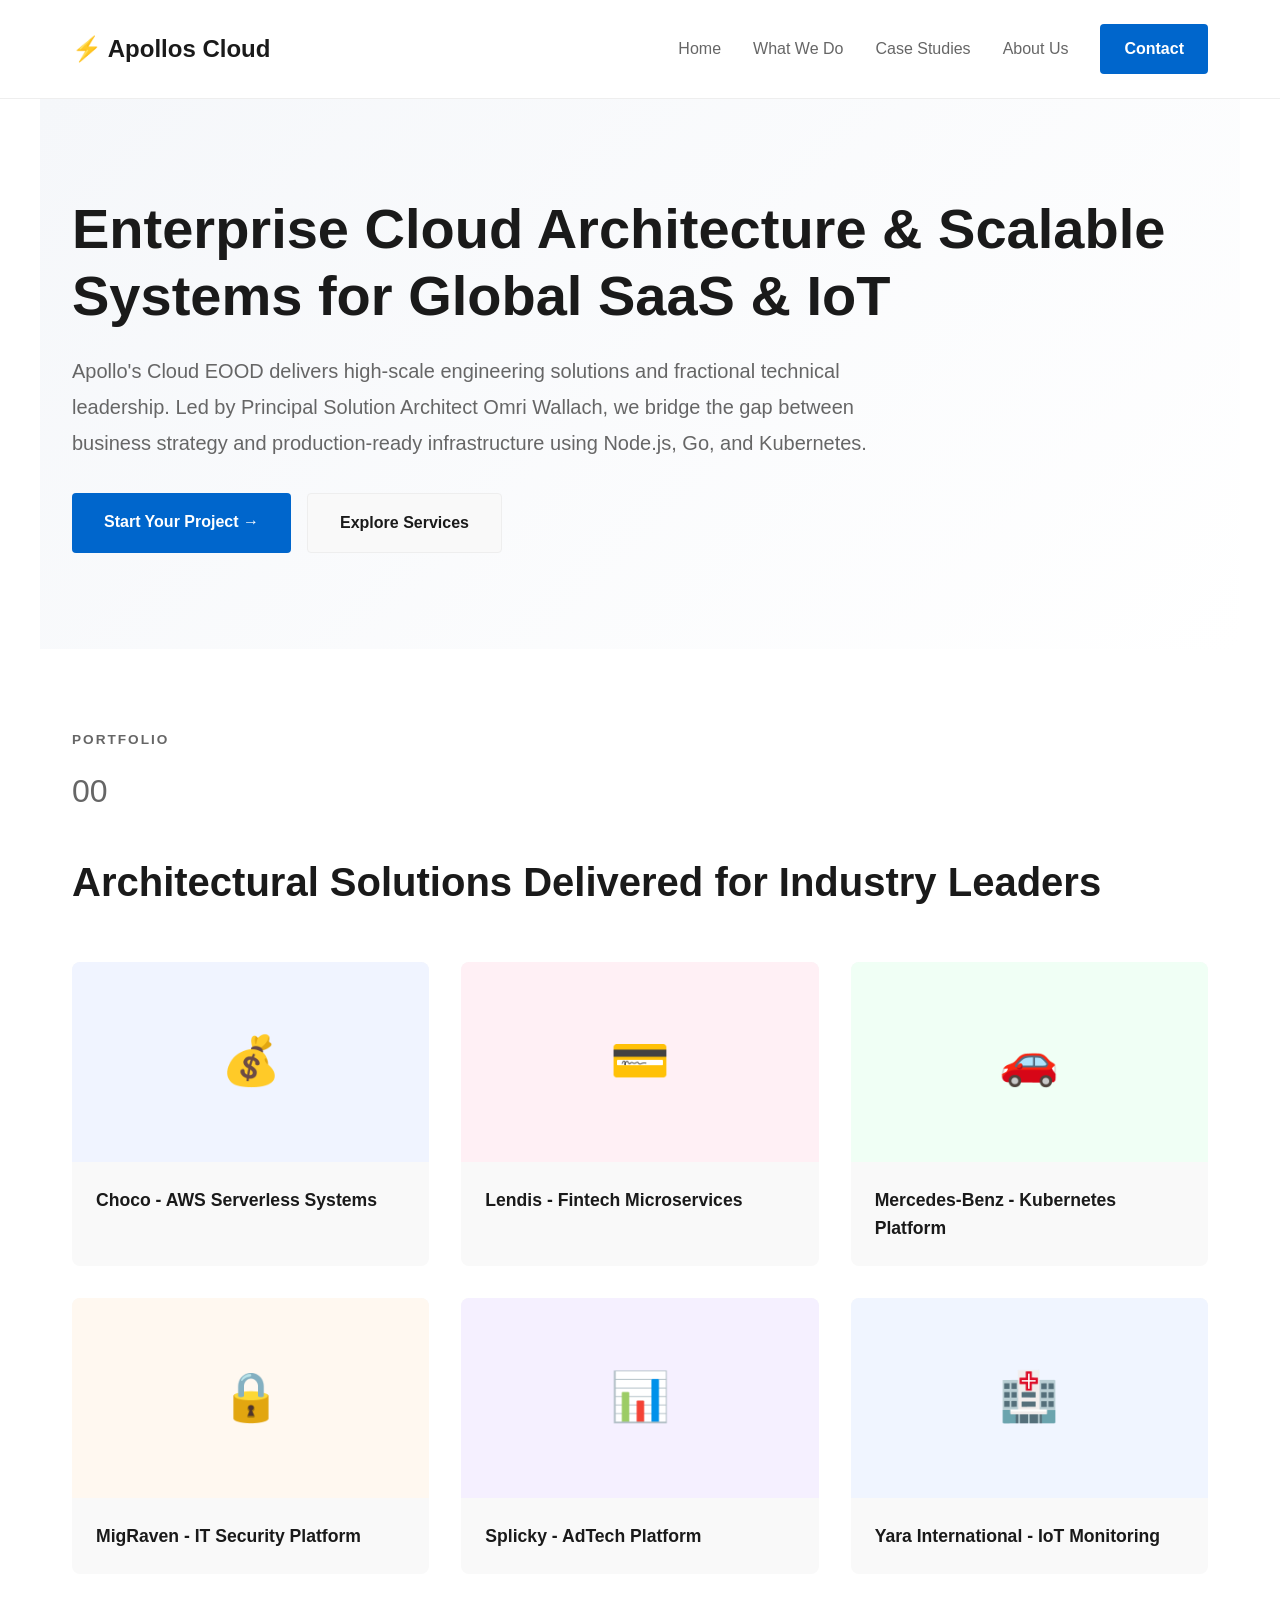
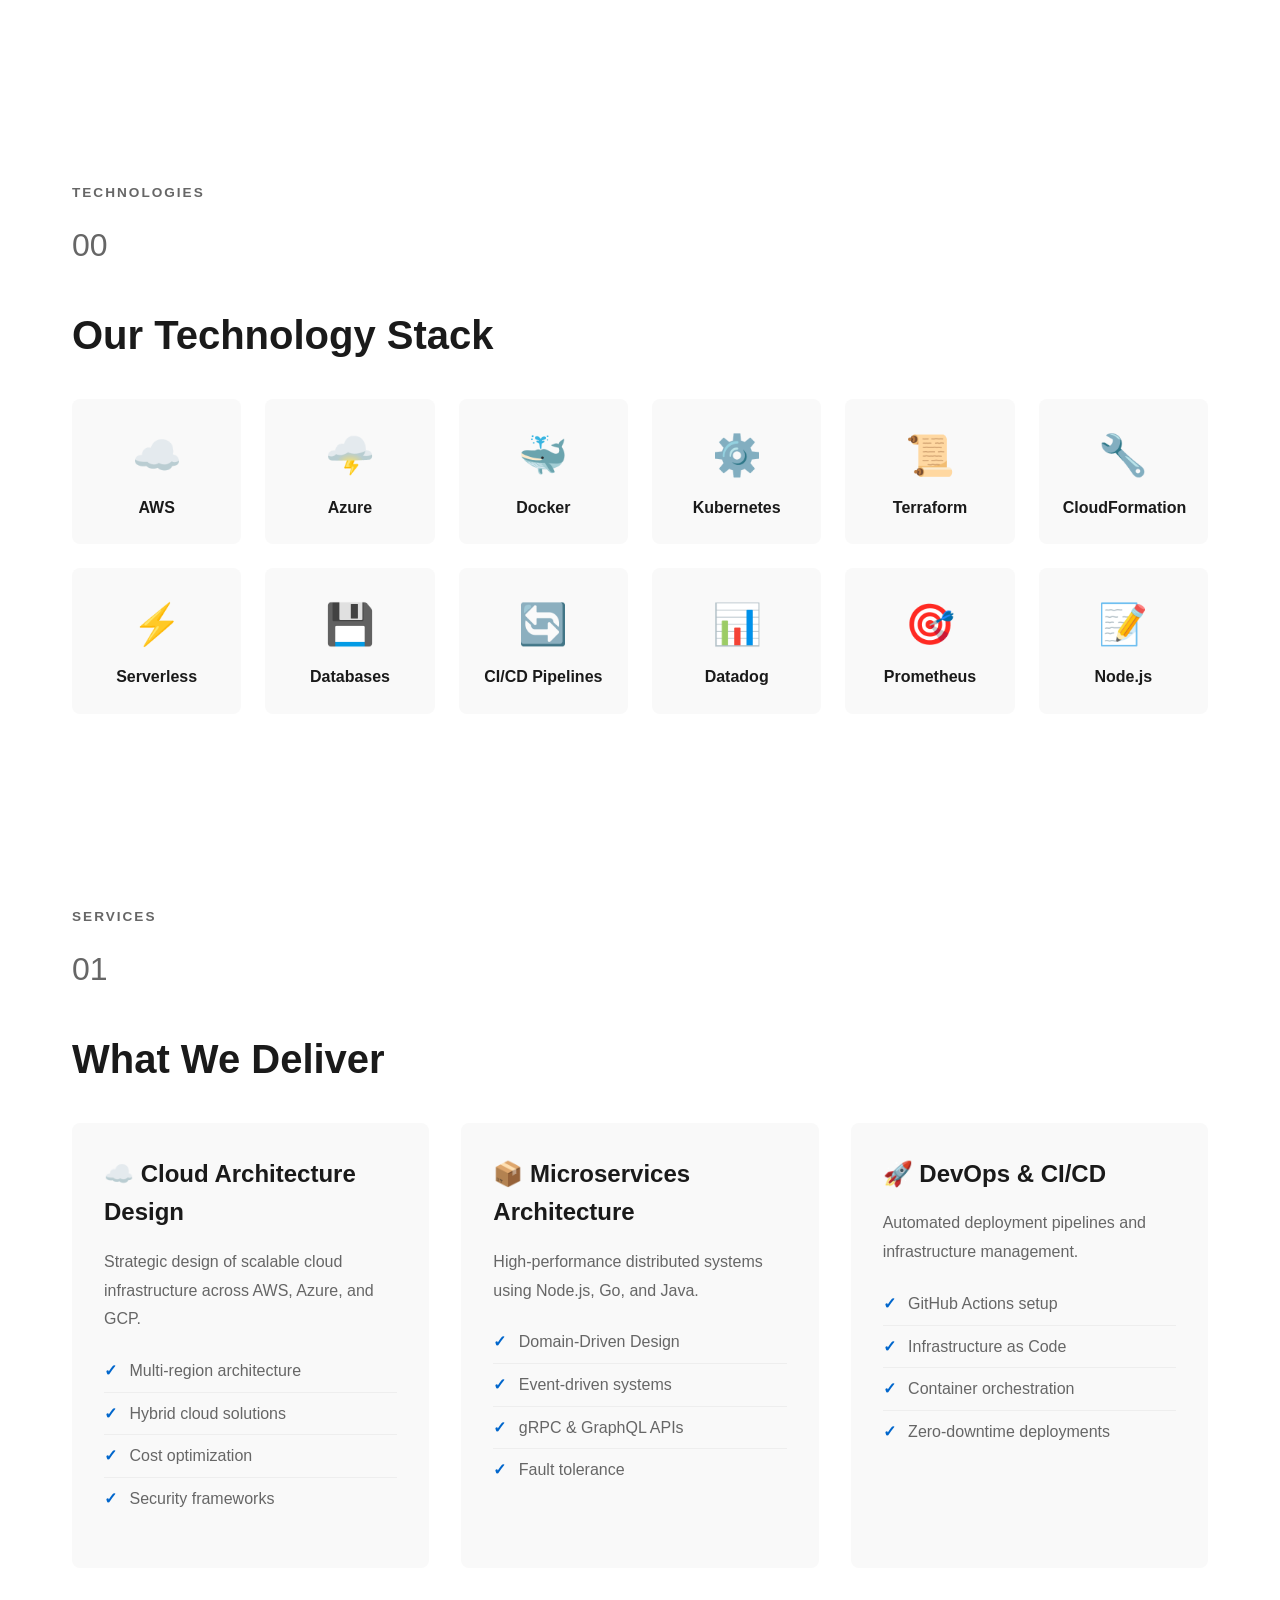
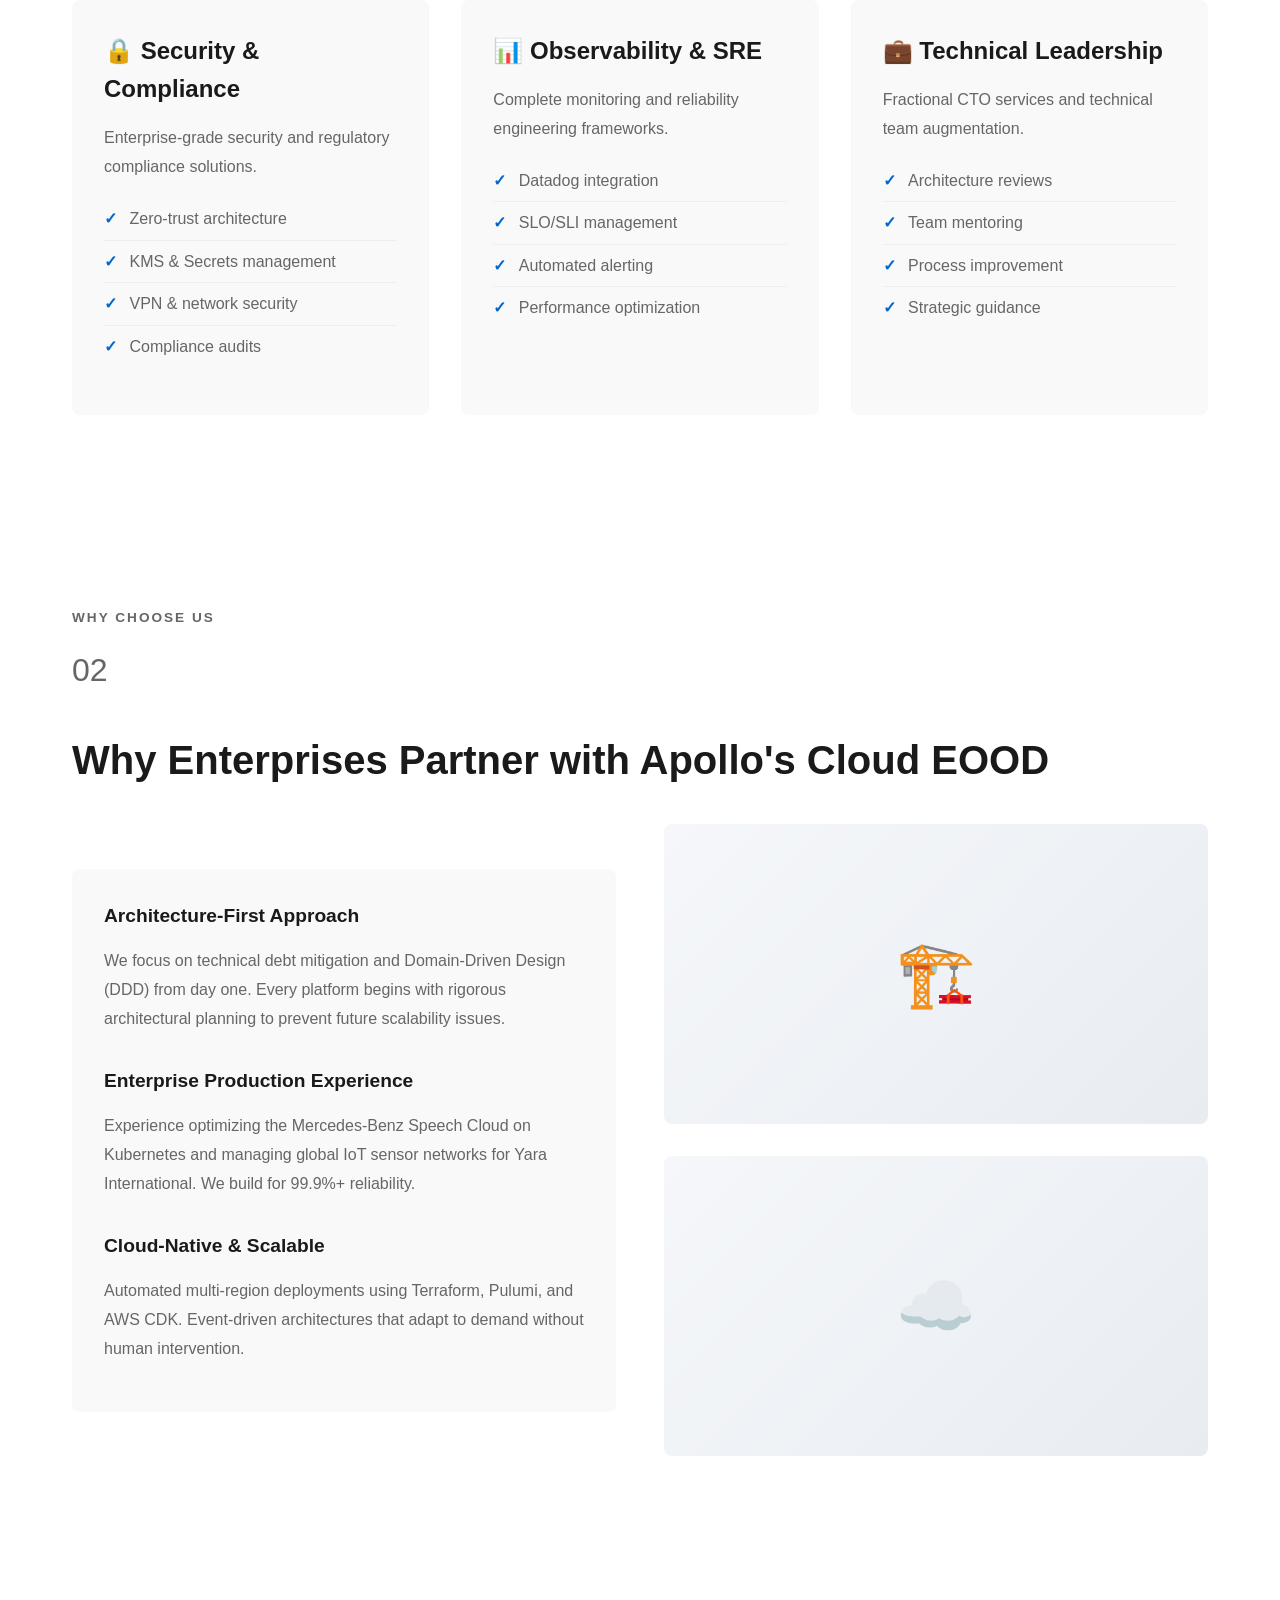
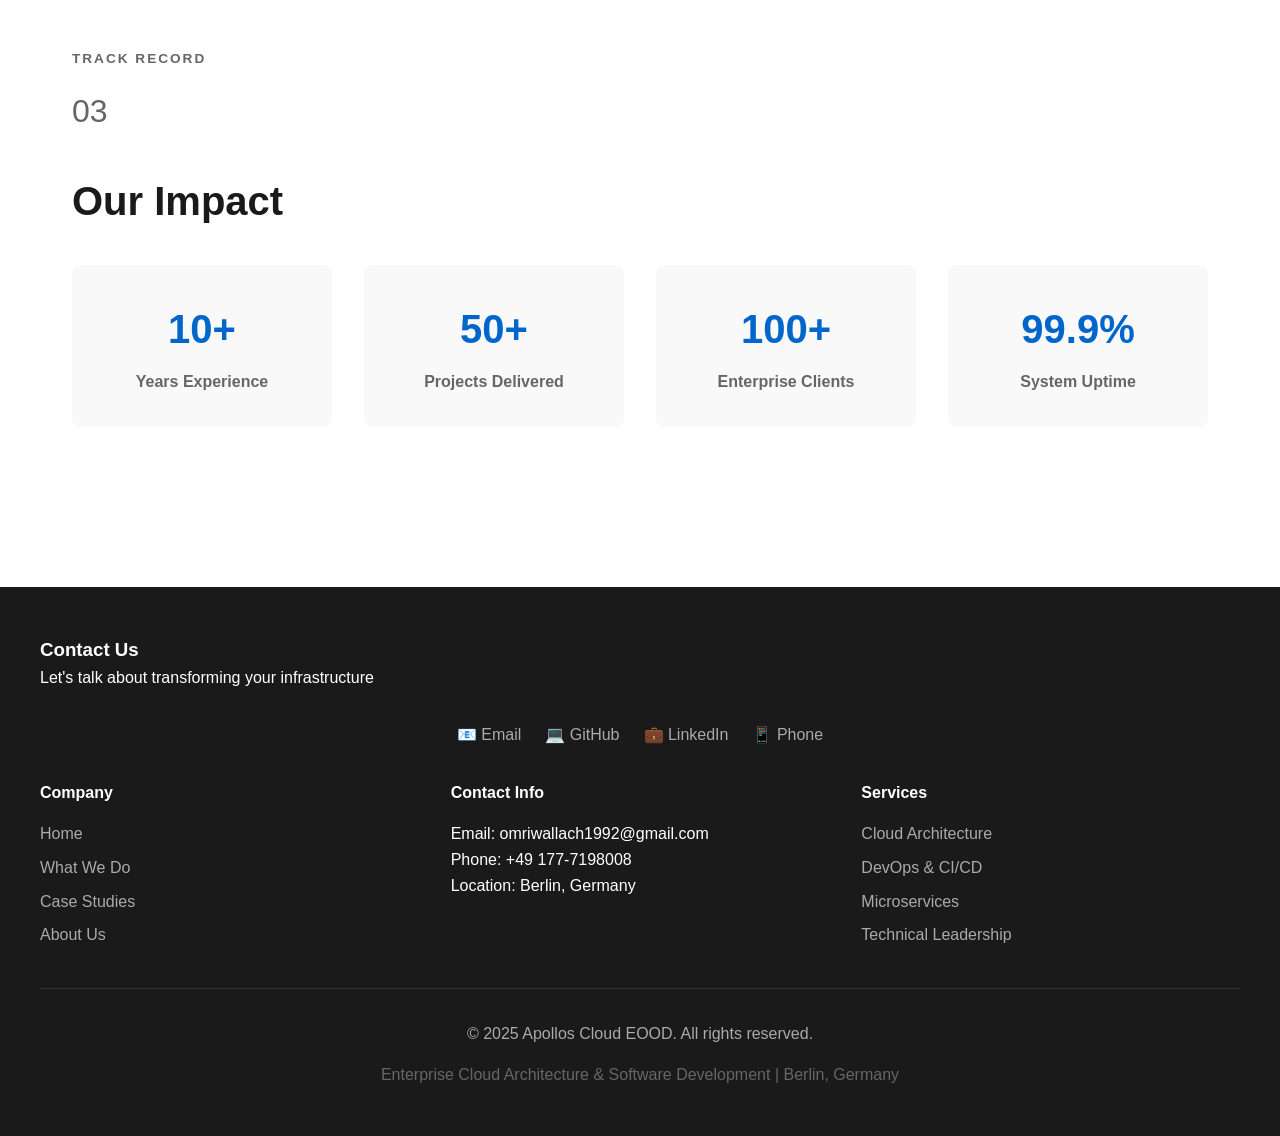
==== index.html @ bf4ade68 "feat: Add professional Apollos Cloud EOOD multi-page website - Part 1: HTML Pages - index.html: Home" ====
<!DOCTYPE html>
<html lang="en">
<head>
    <meta charset="UTF-8">
    <meta name="viewport" content="width=device-width, initial-scale=1.0">
    <meta name="description" content="Apollos Cloud EOOD - Enterprise Cloud Architecture & Scalable Systems for Global SaaS & IoT">
    <meta name="keywords" content="cloud architecture, AWS, Azure, Kubernetes, microservices, DevOps, software consultancy">
    <title>Apollos Cloud EOOD | Enterprise Cloud Solutions</title>
    <style>
        * { margin: 0; padding: 0; box-sizing: border-box; }
        :root {
            --primary-bg: #ffffff;
            --primary-text: #1a1a1a;
            --secondary-text: #666666;
            --accent-color: #0066cc;
            --border-color: #eeeeee;
            --light-bg: #f9f9f9;
        }
        html { scroll-behavior: smooth; }
        body { font-family: -apple-system, BlinkMacSystemFont, 'Segoe UI', 'Roboto', 'Oxygen', 'Ubuntu', 'Cantarell', sans-serif; color: var(--primary-text); background: var(--primary-bg); line-height: 1.6; }
        header { position: sticky; top: 0; background: var(--primary-bg); border-bottom: 1px solid var(--border-color); z-index: 1000; padding: 1.5rem 0; }
        .header-container { max-width: 1200px; margin: 0 auto; padding: 0 2rem; display: flex; justify-content: space-between; align-items: center; }
        .logo { font-size: 1.5rem; font-weight: 700; text-decoration: none; color: var(--primary-text); display: flex; align-items: center; gap: 0.5rem; }
        nav { display: flex; gap: 2rem; align-items: center; }
        nav a { color: var(--secondary-text); text-decoration: none; font-weight: 500; transition: color 0.3s ease; }
        nav a:hover { color: var(--accent-color); }
        .cta-button { background: var(--accent-color); color: white; padding: 0.75rem 1.5rem; border-radius: 4px; text-decoration: none; font-weight: 600; border: none; cursor: pointer; transition: background 0.3s ease; }
        .cta-button:hover { background: #0052a3; }
        .hero { padding: 6rem 2rem; background: linear-gradient(135deg, #f5f7fa 0%, #ffffff 100%); }
        .hero-container { max-width: 1200px; margin: 0 auto; }
        .hero h1 { font-size: 3.5rem; line-height: 1.2; margin-bottom: 1.5rem; color: var(--primary-text); }
        .hero p { font-size: 1.25rem; color: var(--secondary-text); max-width: 800px; margin-bottom: 2rem; line-height: 1.8; }
        .hero-buttons { display: flex; gap: 1rem; flex-wrap: wrap; }
        .btn { padding: 1rem 2rem; border-radius: 4px; font-weight: 600; text-decoration: none; cursor: pointer; border: none; transition: all 0.3s ease; font-size: 1rem; }
        .btn-primary { background: var(--accent-color); color: white; }
        .btn-primary:hover { background: #0052a3; }
        .btn-secondary { background: var(--light-bg); color: var(--primary-text); border: 1px solid var(--border-color); }
        .btn-secondary:hover { background: var(--border-color); }
        section { padding: 5rem 2rem; max-width: 1200px; margin: 0 auto; }
        .section-label { font-size: 0.85rem; color: var(--secondary-text); font-weight: 700; letter-spacing: 2px; text-transform: uppercase; margin-bottom: 1rem; display: block; }
        .section-number { display: block; font-size: 2rem; color: var(--secondary-text); font-weight: 300; margin-bottom: 2rem; }
        section h2 { font-size: 2.5rem; margin-bottom: 2rem; color: var(--primary-text); }
        section h3 { font-size: 1.5rem; margin-bottom: 1rem; color: var(--primary-text); }
        section p { color: var(--secondary-text); margin-bottom: 1rem; line-height: 1.8; }
        .portfolio-grid { display: grid; grid-template-columns: repeat(auto-fit, minmax(280px, 1fr)); gap: 2rem; margin: 3rem 0; }
        .portfolio-item { background: var(--light-bg); border-radius: 8px; overflow: hidden; transition: transform 0.3s ease; }
        .portfolio-item:hover { transform: translateY(-5px); }
        .portfolio-item img { width: 100%; height: 200px; object-fit: cover; display: block; }
        .portfolio-item h4 { padding: 1.5rem; font-size: 1.1rem; color: var(--primary-text); }
        .tech-grid { display: grid; grid-template-columns: repeat(auto-fit, minmax(150px, 1fr)); gap: 1.5rem; margin: 2rem 0; }
        .tech-item { background: var(--light-bg); padding: 1.5rem; border-radius: 8px; text-align: center; transition: background 0.3s ease; }
        .tech-item:hover { background: var(--border-color); }
        .tech-item-icon { font-size: 2.5rem; margin-bottom: 0.5rem; display: block; }
        .tech-item-name { font-weight: 600; color: var(--primary-text); }
        .services-grid { display: grid; grid-template-columns: repeat(auto-fit, minmax(300px, 1fr)); gap: 2rem; margin: 2rem 0; }
        .service-item { padding: 2rem; background: var(--light-bg); border-radius: 8px; transition: all 0.3s ease; }
        .service-item:hover { background: #f0f4ff; transform: translateY(-3px); }
        .service-item h3 { margin-top: 0; }
        .service-item p { margin-bottom: 0; }
        .service-list { list-style: none; padding: 1rem 0; }
        .service-list li { padding: 0.5rem 0; color: var(--secondary-text); border-bottom: 1px solid var(--border-color); }
        .service-list li:last-child { border-bottom: none; }
        .service-list li::before { content: "✓ "; color: var(--accent-color); font-weight: bold; margin-right: 0.5rem; }
        .why-us-grid { display: grid; grid-template-columns: 1fr 1fr; gap: 3rem; align-items: center; margin: 2rem 0; }
        .why-us-item { padding: 2rem; background: var(--light-bg); border-radius: 8px; }
        .why-us-item h4 { font-size: 1.2rem; margin-bottom: 1rem; color: var(--primary-text); }
        .why-us-image { background: linear-gradient(135deg, #f5f7fa 0%, #e8ecf1 100%); height: 300px; border-radius: 8px; display: flex; align-items: center; justify-content: center; font-size: 4rem; }
        .stats-grid { display: grid; grid-template-columns: repeat(auto-fit, minmax(200px, 1fr)); gap: 2rem; margin: 2rem 0; }
        .stat-card { text-align: center; padding: 2rem; background: var(--light-bg); border-radius: 8px; }
        .stat-number { font-size: 2.5rem; font-weight: 700; color: var(--accent-color); margin-bottom: 0.5rem; }
        .stat-label { color: var(--secondary-text); font-weight: 600; }
        footer { background: var(--primary-text); color: white; padding: 3rem 2rem; margin-top: 3rem; }
        .footer-container { max-width: 1200px; margin: 0 auto; }
        .footer-grid { display: grid; grid-template-columns: repeat(auto-fit, minmax(250px, 1fr)); gap: 2rem; margin-bottom: 2rem; }
        .footer-section h4 { margin-bottom: 1rem; }
        .footer-section a { display: block; color: #aaaaaa; text-decoration: none; margin-bottom: 0.5rem; transition: color 0.3s ease; }
        .footer-section a:hover { color: white; }
        .footer-bottom { border-top: 1px solid #333333; padding-top: 2rem; text-align: center; color: #aaaaaa; }
        .contact-links { display: flex; gap: 1.5rem; flex-wrap: wrap; justify-content: center; margin: 2rem 0; }
        .contact-link { color: #aaaaaa; text-decoration: none; transition: color 0.3s ease; }
        .contact-link:hover { color: white; }
        @media (max-width: 768px) { nav { display: none; } .hero h1 { font-size: 2rem; } .why-us-grid { grid-template-columns: 1fr; } .stats-grid { grid-template-columns: 1fr 1fr; } .portfolio-grid { grid-template-columns: 1fr; } .tech-grid { grid-template-columns: repeat(2, 1fr); } .hero-buttons { flex-direction: column; } .btn { width: 100%; text-align: center; } }
    </style>
</head>
<body>
    <header>
        <div class="header-container">
            <a href="index.html" class="logo">⚡ Apollos Cloud</a>
            <nav>
                <a href="index.html">Home</a>
                <a href="what-we-do.html">What We Do</a>
                <a href="case-studies.html">Case Studies</a>
                <a href="about-us.html">About Us</a>
                <a href="contact.html" class="cta-button">Contact</a>
            </nav>
        </div>
    </header>
    <section class="hero">
        <div class="hero-container">
            <h1>Enterprise Cloud Architecture & Scalable Systems for Global SaaS & IoT</h1>
            <p>Apollo's Cloud EOOD delivers high-scale engineering solutions and fractional technical leadership. Led by Principal Solution Architect Omri Wallach, we bridge the gap between business strategy and production-ready infrastructure using Node.js, Go, and Kubernetes.</p>
            <div class="hero-buttons">
                <a href="contact.html" class="btn btn-primary">Start Your Project →</a>
                <a href="what-we-do.html" class="btn btn-secondary">Explore Services</a>
            </div>
        </div>
    </section>
    <section>
        <span class="section-label">Portfolio</span>
        <span class="section-number">00</span>
        <h2>Architectural Solutions Delivered for Industry Leaders</h2>
        <div class="portfolio-grid">
            <div class="portfolio-item"><div style="background: #f0f4ff; height: 200px; display: flex; align-items: center; justify-content: center; font-size: 3rem;">💰</div><h4>Choco - AWS Serverless Systems</h4></div>
            <div class="portfolio-item"><div style="background: #fff0f5; height: 200px; display: flex; align-items: center; justify-content: center; font-size: 3rem;">💳</div><h4>Lendis - Fintech Microservices</h4></div>
            <div class="portfolio-item"><div style="background: #f0fff5; height: 200px; display: flex; align-items: center; justify-content: center; font-size: 3rem;">🚗</div><h4>Mercedes-Benz - Kubernetes Platform</h4></div>
            <div class="portfolio-item"><div style="background: #fff8f0; height: 200px; display: flex; align-items: center; justify-content: center; font-size: 3rem;">🔒</div><h4>MigRaven - IT Security Platform</h4></div>
            <div class="portfolio-item"><div style="background: #f5f0ff; height: 200px; display: flex; align-items: center; justify-content: center; font-size: 3rem;">📊</div><h4>Splicky - AdTech Platform</h4></div>
            <div class="portfolio-item"><div style="background: #f0f5ff; height: 200px; display: flex; align-items: center; justify-content: center; font-size: 3rem;">🏥</div><h4>Yara International - IoT Monitoring</h4></div>
        </div>
    </section>
    <section>
        <span class="section-label">Technologies</span>
        <span class="section-number">00</span>
        <h2>Our Technology Stack</h2>
        <div class="tech-grid">
            <div class="tech-item"><span class="tech-item-icon">☁️</span><span class="tech-item-name">AWS</span></div>
            <div class="tech-item"><span class="tech-item-icon">🌩️</span><span class="tech-item-name">Azure</span></div>
            <div class="tech-item"><span class="tech-item-icon">🐳</span><span class="tech-item-name">Docker</span></div>
            <div class="tech-item"><span class="tech-item-icon">⚙️</span><span class="tech-item-name">Kubernetes</span></div>
            <div class="tech-item"><span class="tech-item-icon">📜</span><span class="tech-item-name">Terraform</span></div>
            <div class="tech-item"><span class="tech-item-icon">🔧</span><span class="tech-item-name">CloudFormation</span></div>
            <div class="tech-item"><span class="tech-item-icon">⚡</span><span class="tech-item-name">Serverless</span></div>
            <div class="tech-item"><span class="tech-item-icon">💾</span><span class="tech-item-name">Databases</span></div>
            <div class="tech-item"><span class="tech-item-icon">🔄</span><span class="tech-item-name">CI/CD Pipelines</span></div>
            <div class="tech-item"><span class="tech-item-icon">📊</span><span class="tech-item-name">Datadog</span></div>
            <div class="tech-item"><span class="tech-item-icon">🎯</span><span class="tech-item-name">Prometheus</span></div>
            <div class="tech-item"><span class="tech-item-icon">📝</span><span class="tech-item-name">Node.js</span></div>
        </div>
    </section>
    <section>
        <span class="section-label">Services</span>
        <span class="section-number">01</span>
        <h2>What We Deliver</h2>
        <div class="services-grid">
            <div class="service-item"><h3>☁️ Cloud Architecture Design</h3><p>Strategic design of scalable cloud infrastructure across AWS, Azure, and GCP.</p><ul class="service-list"><li>Multi-region architecture</li><li>Hybrid cloud solutions</li><li>Cost optimization</li><li>Security frameworks</li></ul></div>
            <div class="service-item"><h3>📦 Microservices Architecture</h3><p>High-performance distributed systems using Node.js, Go, and Java.</p><ul class="service-list"><li>Domain-Driven Design</li><li>Event-driven systems</li><li>gRPC & GraphQL APIs</li><li>Fault tolerance</li></ul></div>
            <div class="service-item"><h3>🚀 DevOps & CI/CD</h3><p>Automated deployment pipelines and infrastructure management.</p><ul class="service-list"><li>GitHub Actions setup</li><li>Infrastructure as Code</li><li>Container orchestration</li><li>Zero-downtime deployments</li></ul></div>
            <div class="service-item"><h3>🔒 Security & Compliance</h3><p>Enterprise-grade security and regulatory compliance solutions.</p><ul class="service-list"><li>Zero-trust architecture</li><li>KMS & Secrets management</li><li>VPN & network security</li><li>Compliance audits</li></ul></div>
            <div class="service-item"><h3>📊 Observability & SRE</h3><p>Complete monitoring and reliability engineering frameworks.</p><ul class="service-list"><li>Datadog integration</li><li>SLO/SLI management</li><li>Automated alerting</li><li>Performance optimization</li></ul></div>
            <div class="service-item"><h3>💼 Technical Leadership</h3><p>Fractional CTO services and technical team augmentation.</p><ul class="service-list"><li>Architecture reviews</li><li>Team mentoring</li><li>Process improvement</li><li>Strategic guidance</li></ul></div>
        </div>
    </section>
    <section>
        <span class="section-label">Why Choose Us</span>
        <span class="section-number">02</span>
        <h2>Why Enterprises Partner with Apollo's Cloud EOOD</h2>
        <div class="why-us-grid">
            <div class="why-us-item"><h4>Architecture-First Approach</h4><p>We focus on technical debt mitigation and Domain-Driven Design (DDD) from day one. Every platform begins with rigorous architectural planning to prevent future scalability issues.</p><h4 style="margin-top: 2rem;">Enterprise Production Experience</h4><p>Experience optimizing the Mercedes-Benz Speech Cloud on Kubernetes and managing global IoT sensor networks for Yara International. We build for 99.9%+ reliability.</p><h4 style="margin-top: 2rem;">Cloud-Native & Scalable</h4><p>Automated multi-region deployments using Terraform, Pulumi, and AWS CDK. Event-driven architectures that adapt to demand without human intervention.</p></div>
            <div style="display: flex; flex-direction: column; gap: 2rem;"><div class="why-us-image">🏗️</div><div class="why-us-image">☁️</div></div>
        </div>
    </section>
    <section>
        <span class="section-label">Track Record</span>
        <span class="section-number">03</span>
        <h2>Our Impact</h2>
        <div class="stats-grid">
            <div class="stat-card"><div class="stat-number">10+</div><div class="stat-label">Years Experience</div></div>
            <div class="stat-card"><div class="stat-number">50+</div><div class="stat-label">Projects Delivered</div></div>
            <div class="stat-card"><div class="stat-number">100+</div><div class="stat-label">Enterprise Clients</div></div>
            <div class="stat-card"><div class="stat-number">99.9%</div><div class="stat-label">System Uptime</div></div>
        </div>
    </section>
    <footer>
        <div class="footer-container">
            <h3>Contact Us</h3>
            <p style="margin-bottom: 2rem;">Let's talk about transforming your infrastructure</p>
            <div class="contact-links"><a href="mailto:omriwallach1992@gmail.com" class="contact-link">📧 Email</a><a href="https://github.com/omriwa" target="_blank" class="contact-link">💻 GitHub</a><a href="https://linkedin.com/in/omri-wallach-19989a113" target="_blank" class="contact-link">💼 LinkedIn</a><a href="tel:+4901771198008" class="contact-link">📱 Phone</a></div>
            <div class="footer-grid">
                <div class="footer-section"><h4>Company</h4><a href="index.html">Home</a><a href="what-we-do.html">What We Do</a><a href="case-studies.html">Case Studies</a><a href="about-us.html">About Us</a></div>
                <div class="footer-section"><h4>Contact Info</h4><p>Email: omriwallach1992@gmail.com</p><p>Phone: +49 177-7198008</p><p>Location: Berlin, Germany</p></div>
                <div class="footer-section"><h4>Services</h4><a href="what-we-do.html">Cloud Architecture</a><a href="what-we-do.html">DevOps & CI/CD</a><a href="what-we-do.html">Microservices</a><a href="what-we-do.html">Technical Leadership</a></div>
            </div>
            <div class="footer-bottom"><p>&copy; 2025 Apollos Cloud EOOD. All rights reserved.</p><p style="margin-top: 1rem; color: #666666;">Enterprise Cloud Architecture & Software Development | Berlin, Germany</p></div>
        </div>
    </footer>
    <script>
        document.querySelectorAll('a[href^="#"]').forEach(anchor => {
            anchor.addEventListener('click', function (e) {
                e.preventDefault();
                const target = document.querySelector(this.getAttribute('href'));
                if (target) {
                    target.scrollIntoView({ behavior: 'smooth' });
                }
            });
        });
    </script>
</body>
</html>
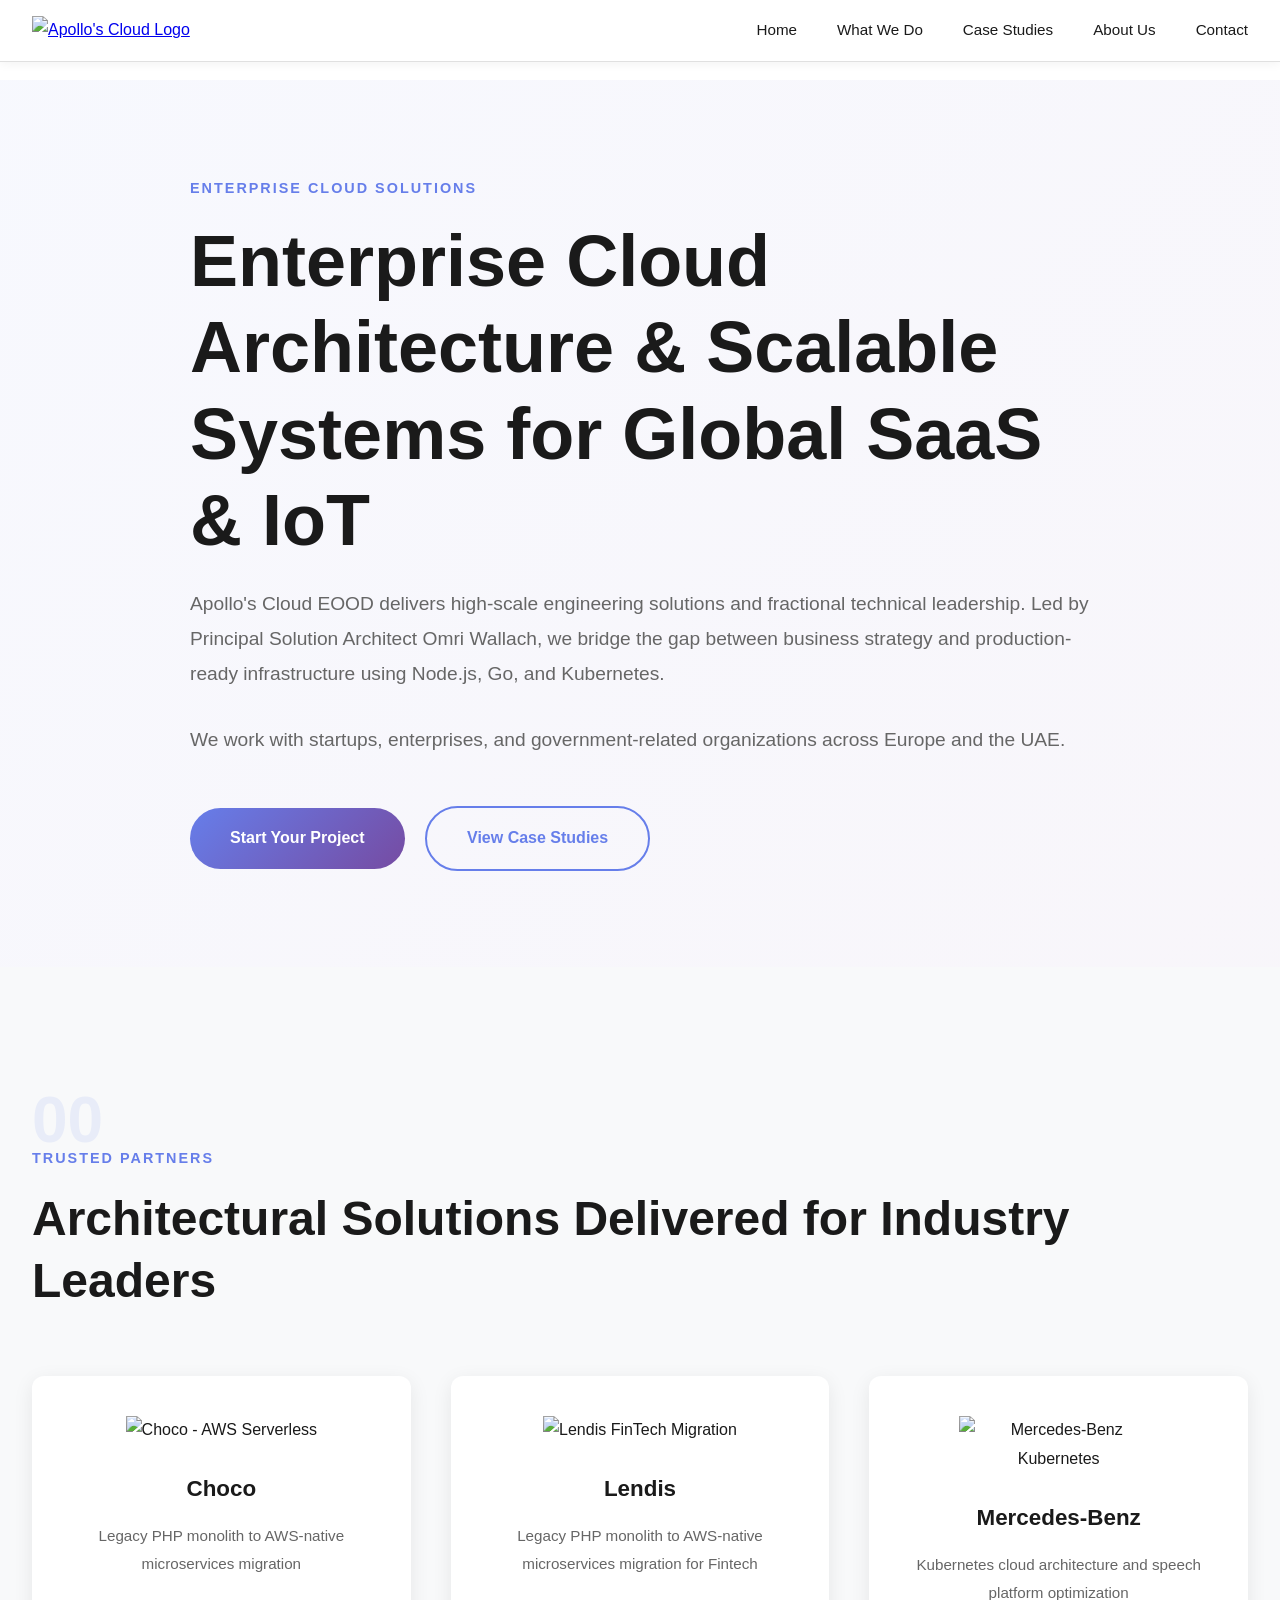
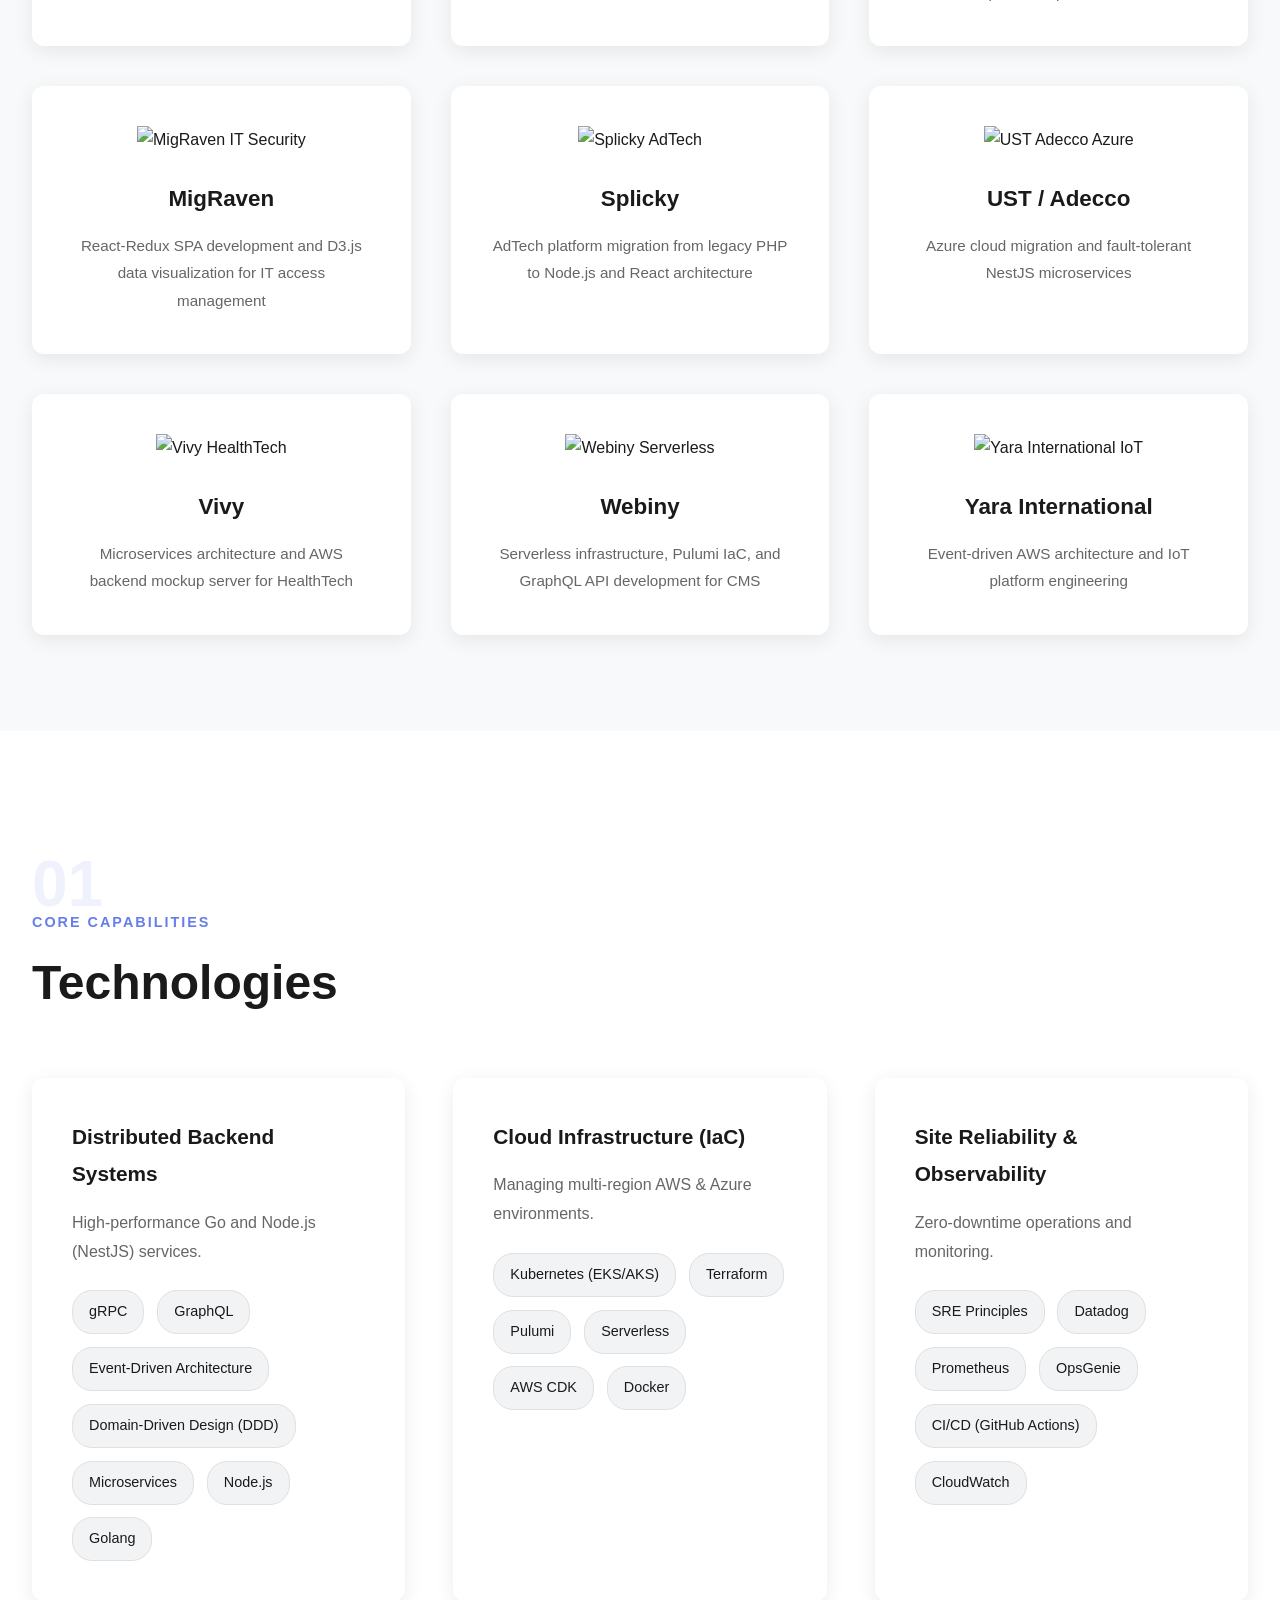
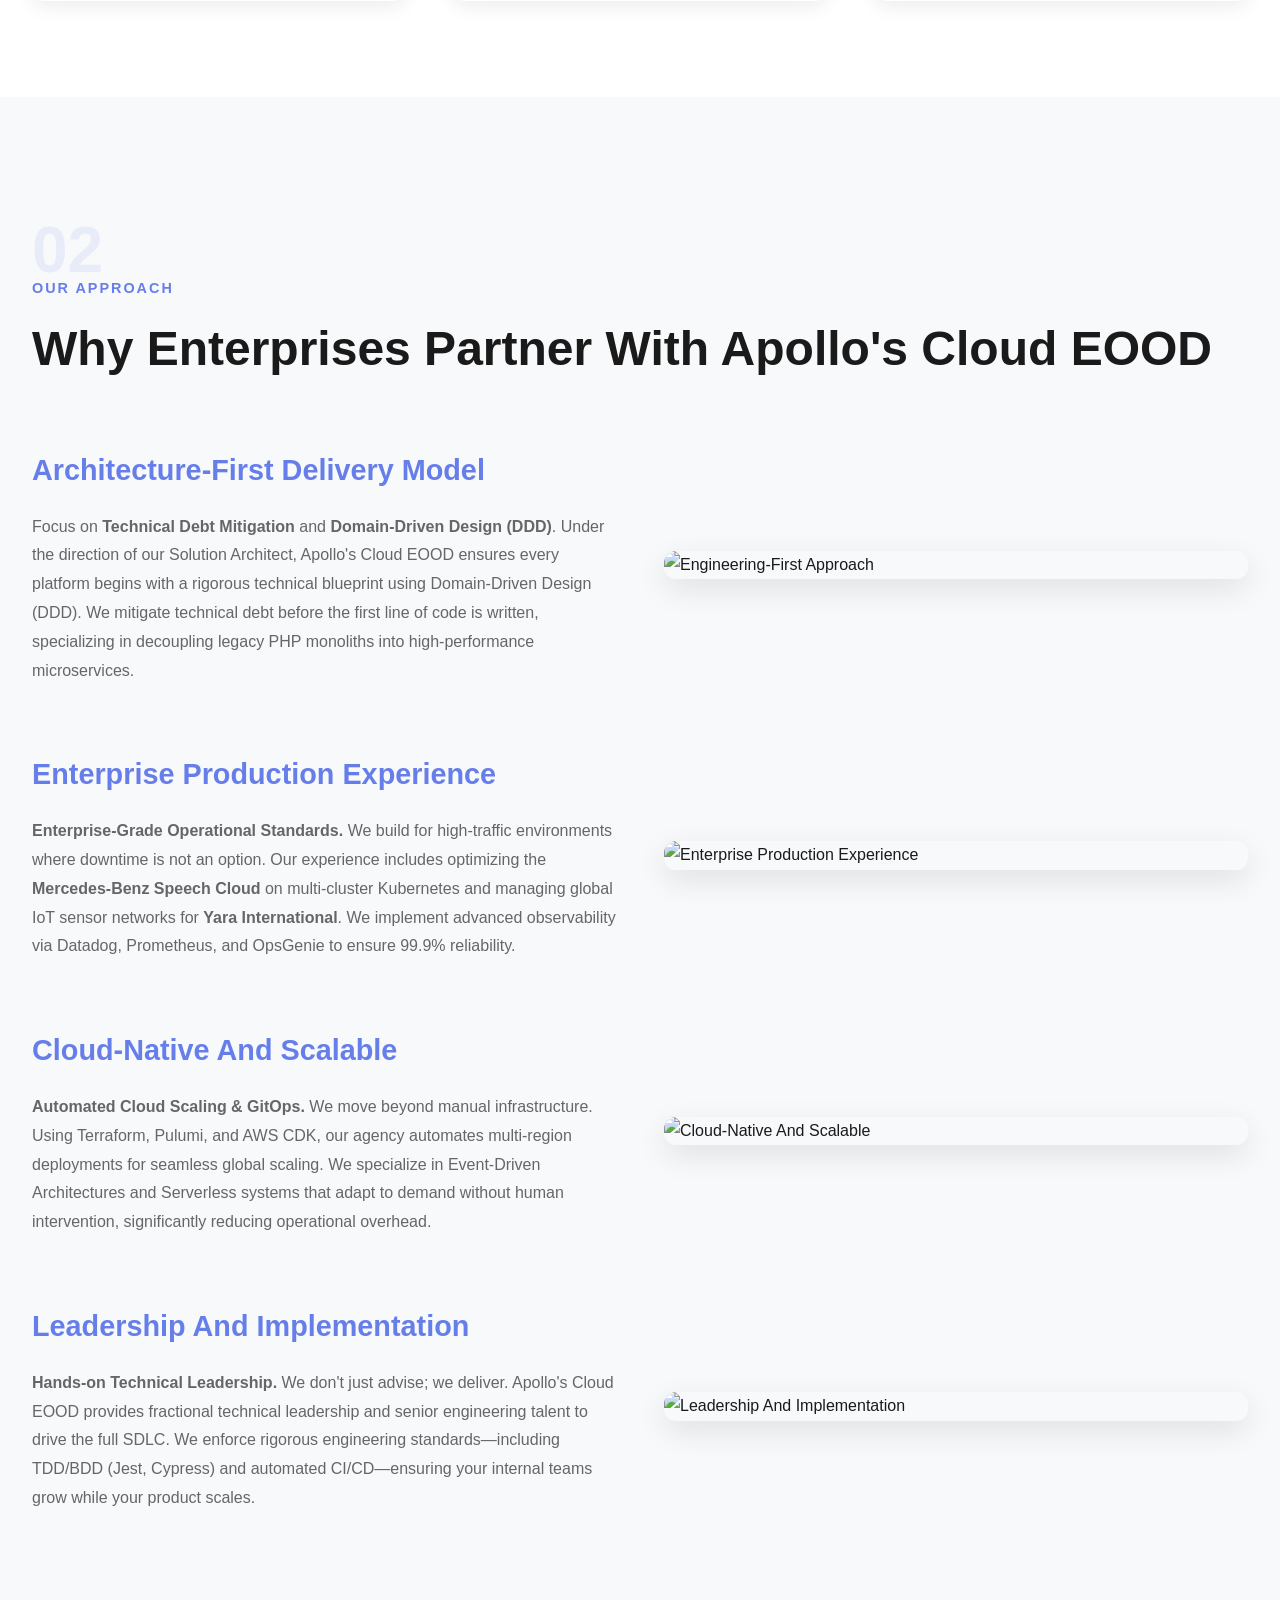
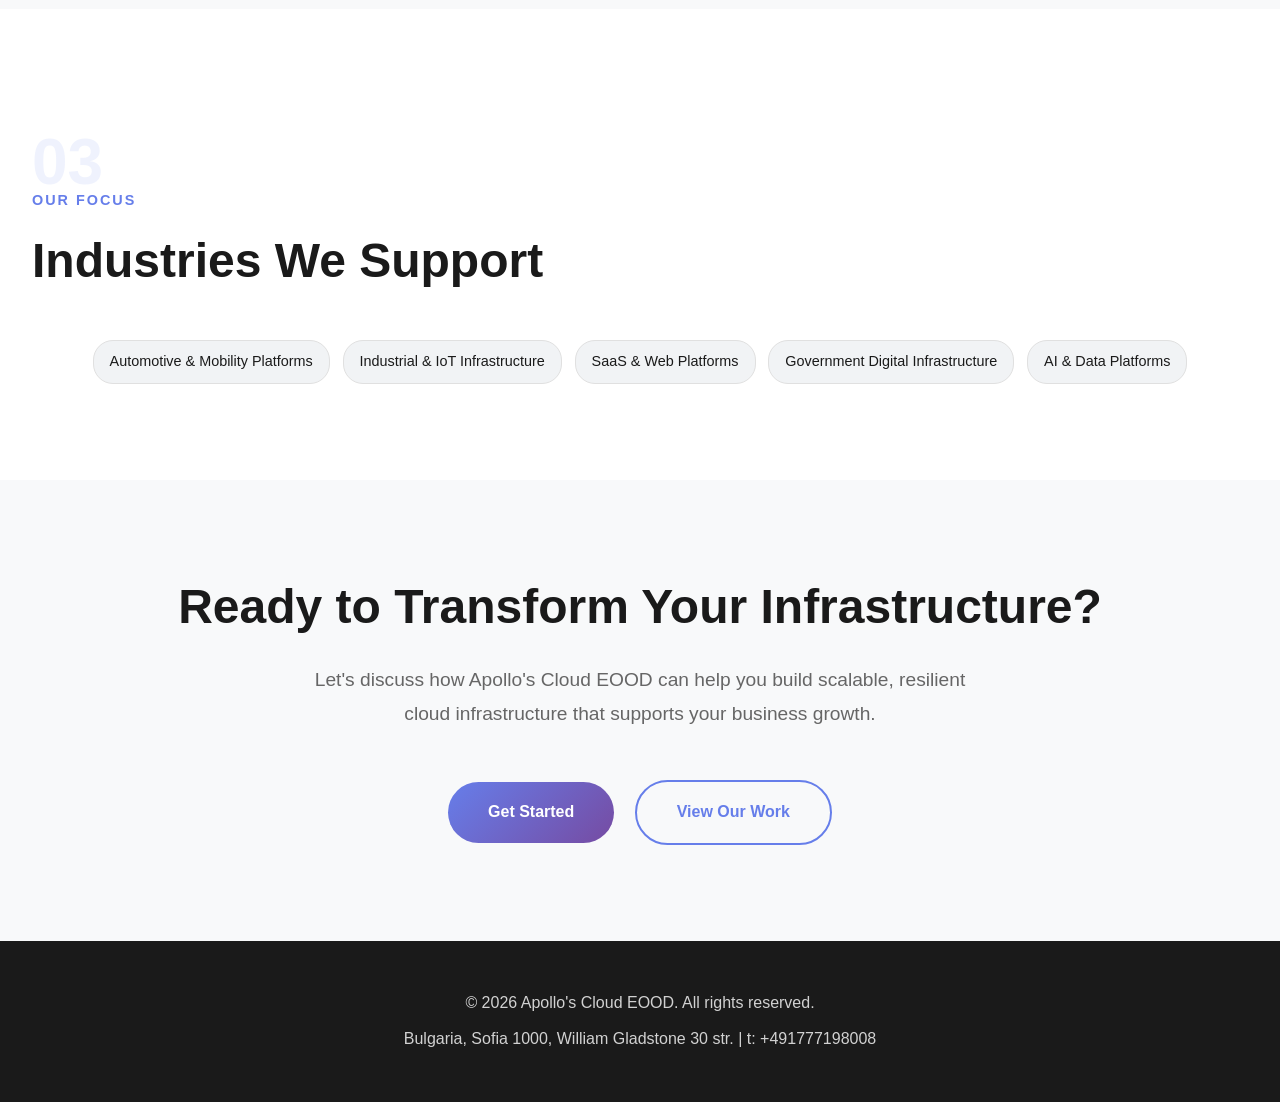
==== commit 9ab61f4c: "Add index.html homepage" ====
--- a/index.html
+++ b/index.html
@@ -3,196 +3,287 @@
 <head>
     <meta charset="UTF-8">
     <meta name="viewport" content="width=device-width, initial-scale=1.0">
-    <meta name="description" content="Apollos Cloud EOOD - Enterprise Cloud Architecture & Scalable Systems for Global SaaS & IoT">
-    <meta name="keywords" content="cloud architecture, AWS, Azure, Kubernetes, microservices, DevOps, software consultancy">
-    <title>Apollos Cloud EOOD | Enterprise Cloud Solutions</title>
-    <style>
-        * { margin: 0; padding: 0; box-sizing: border-box; }
-        :root {
-            --primary-bg: #ffffff;
-            --primary-text: #1a1a1a;
-            --secondary-text: #666666;
-            --accent-color: #0066cc;
-            --border-color: #eeeeee;
-            --light-bg: #f9f9f9;
-        }
-        html { scroll-behavior: smooth; }
-        body { font-family: -apple-system, BlinkMacSystemFont, 'Segoe UI', 'Roboto', 'Oxygen', 'Ubuntu', 'Cantarell', sans-serif; color: var(--primary-text); background: var(--primary-bg); line-height: 1.6; }
-        header { position: sticky; top: 0; background: var(--primary-bg); border-bottom: 1px solid var(--border-color); z-index: 1000; padding: 1.5rem 0; }
-        .header-container { max-width: 1200px; margin: 0 auto; padding: 0 2rem; display: flex; justify-content: space-between; align-items: center; }
-        .logo { font-size: 1.5rem; font-weight: 700; text-decoration: none; color: var(--primary-text); display: flex; align-items: center; gap: 0.5rem; }
-        nav { display: flex; gap: 2rem; align-items: center; }
-        nav a { color: var(--secondary-text); text-decoration: none; font-weight: 500; transition: color 0.3s ease; }
-        nav a:hover { color: var(--accent-color); }
-        .cta-button { background: var(--accent-color); color: white; padding: 0.75rem 1.5rem; border-radius: 4px; text-decoration: none; font-weight: 600; border: none; cursor: pointer; transition: background 0.3s ease; }
-        .cta-button:hover { background: #0052a3; }
-        .hero { padding: 6rem 2rem; background: linear-gradient(135deg, #f5f7fa 0%, #ffffff 100%); }
-        .hero-container { max-width: 1200px; margin: 0 auto; }
-        .hero h1 { font-size: 3.5rem; line-height: 1.2; margin-bottom: 1.5rem; color: var(--primary-text); }
-        .hero p { font-size: 1.25rem; color: var(--secondary-text); max-width: 800px; margin-bottom: 2rem; line-height: 1.8; }
-        .hero-buttons { display: flex; gap: 1rem; flex-wrap: wrap; }
-        .btn { padding: 1rem 2rem; border-radius: 4px; font-weight: 600; text-decoration: none; cursor: pointer; border: none; transition: all 0.3s ease; font-size: 1rem; }
-        .btn-primary { background: var(--accent-color); color: white; }
-        .btn-primary:hover { background: #0052a3; }
-        .btn-secondary { background: var(--light-bg); color: var(--primary-text); border: 1px solid var(--border-color); }
-        .btn-secondary:hover { background: var(--border-color); }
-        section { padding: 5rem 2rem; max-width: 1200px; margin: 0 auto; }
-        .section-label { font-size: 0.85rem; color: var(--secondary-text); font-weight: 700; letter-spacing: 2px; text-transform: uppercase; margin-bottom: 1rem; display: block; }
-        .section-number { display: block; font-size: 2rem; color: var(--secondary-text); font-weight: 300; margin-bottom: 2rem; }
-        section h2 { font-size: 2.5rem; margin-bottom: 2rem; color: var(--primary-text); }
-        section h3 { font-size: 1.5rem; margin-bottom: 1rem; color: var(--primary-text); }
-        section p { color: var(--secondary-text); margin-bottom: 1rem; line-height: 1.8; }
-        .portfolio-grid { display: grid; grid-template-columns: repeat(auto-fit, minmax(280px, 1fr)); gap: 2rem; margin: 3rem 0; }
-        .portfolio-item { background: var(--light-bg); border-radius: 8px; overflow: hidden; transition: transform 0.3s ease; }
-        .portfolio-item:hover { transform: translateY(-5px); }
-        .portfolio-item img { width: 100%; height: 200px; object-fit: cover; display: block; }
-        .portfolio-item h4 { padding: 1.5rem; font-size: 1.1rem; color: var(--primary-text); }
-        .tech-grid { display: grid; grid-template-columns: repeat(auto-fit, minmax(150px, 1fr)); gap: 1.5rem; margin: 2rem 0; }
-        .tech-item { background: var(--light-bg); padding: 1.5rem; border-radius: 8px; text-align: center; transition: background 0.3s ease; }
-        .tech-item:hover { background: var(--border-color); }
-        .tech-item-icon { font-size: 2.5rem; margin-bottom: 0.5rem; display: block; }
-        .tech-item-name { font-weight: 600; color: var(--primary-text); }
-        .services-grid { display: grid; grid-template-columns: repeat(auto-fit, minmax(300px, 1fr)); gap: 2rem; margin: 2rem 0; }
-        .service-item { padding: 2rem; background: var(--light-bg); border-radius: 8px; transition: all 0.3s ease; }
-        .service-item:hover { background: #f0f4ff; transform: translateY(-3px); }
-        .service-item h3 { margin-top: 0; }
-        .service-item p { margin-bottom: 0; }
-        .service-list { list-style: none; padding: 1rem 0; }
-        .service-list li { padding: 0.5rem 0; color: var(--secondary-text); border-bottom: 1px solid var(--border-color); }
-        .service-list li:last-child { border-bottom: none; }
-        .service-list li::before { content: "✓ "; color: var(--accent-color); font-weight: bold; margin-right: 0.5rem; }
-        .why-us-grid { display: grid; grid-template-columns: 1fr 1fr; gap: 3rem; align-items: center; margin: 2rem 0; }
-        .why-us-item { padding: 2rem; background: var(--light-bg); border-radius: 8px; }
-        .why-us-item h4 { font-size: 1.2rem; margin-bottom: 1rem; color: var(--primary-text); }
-        .why-us-image { background: linear-gradient(135deg, #f5f7fa 0%, #e8ecf1 100%); height: 300px; border-radius: 8px; display: flex; align-items: center; justify-content: center; font-size: 4rem; }
-        .stats-grid { display: grid; grid-template-columns: repeat(auto-fit, minmax(200px, 1fr)); gap: 2rem; margin: 2rem 0; }
-        .stat-card { text-align: center; padding: 2rem; background: var(--light-bg); border-radius: 8px; }
-        .stat-number { font-size: 2.5rem; font-weight: 700; color: var(--accent-color); margin-bottom: 0.5rem; }
-        .stat-label { color: var(--secondary-text); font-weight: 600; }
-        footer { background: var(--primary-text); color: white; padding: 3rem 2rem; margin-top: 3rem; }
-        .footer-container { max-width: 1200px; margin: 0 auto; }
-        .footer-grid { display: grid; grid-template-columns: repeat(auto-fit, minmax(250px, 1fr)); gap: 2rem; margin-bottom: 2rem; }
-        .footer-section h4 { margin-bottom: 1rem; }
-        .footer-section a { display: block; color: #aaaaaa; text-decoration: none; margin-bottom: 0.5rem; transition: color 0.3s ease; }
-        .footer-section a:hover { color: white; }
-        .footer-bottom { border-top: 1px solid #333333; padding-top: 2rem; text-align: center; color: #aaaaaa; }
-        .contact-links { display: flex; gap: 1.5rem; flex-wrap: wrap; justify-content: center; margin: 2rem 0; }
-        .contact-link { color: #aaaaaa; text-decoration: none; transition: color 0.3s ease; }
-        .contact-link:hover { color: white; }
-        @media (max-width: 768px) { nav { display: none; } .hero h1 { font-size: 2rem; } .why-us-grid { grid-template-columns: 1fr; } .stats-grid { grid-template-columns: 1fr 1fr; } .portfolio-grid { grid-template-columns: 1fr; } .tech-grid { grid-template-columns: repeat(2, 1fr); } .hero-buttons { flex-direction: column; } .btn { width: 100%; text-align: center; } }
-    </style>
+    <meta name="description" content="Apollo's Cloud EOOD - Enterprise Cloud Architecture & Scalable Systems for Global SaaS & IoT. Expert solutions in AWS, Azure, Kubernetes, and microservices architecture.">
+    <meta name="keywords" content="cloud architecture, AWS, Azure, Kubernetes, microservices, DevOps, Node.js, Golang, SaaS development">
+    <meta name="author" content="Apollo's Cloud EOOD">
+    
+    <!-- Open Graph -->
+    <meta property="og:title" content="Apollo's Cloud EOOD | Enterprise Cloud Architecture">
+    <meta property="og:description" content="High-scale engineering solutions and fractional technical leadership for global enterprises">
+    <meta property="og:type" content="website">
+    <meta property="og:url" content="https://apollos-cloud.eu/">
+    <meta property="og:image" content="https://apollos-cloud.eu/wp-content/uploads/2026/02/cropped-apollos.business.logo_-1-scaled-1-235x165.png">
+    
+    <title>Apollo's Cloud EOOD | Enterprise Cloud Architecture & Scalable Systems</title>
+    <link rel="stylesheet" href="css/style.css">
+    <link rel="icon" type="image/png" href="https://apollos-cloud.eu/wp-content/uploads/2026/02/cropped-apollos.business.logo_-1-scaled-1-235x165.png">
 </head>
 <body>
+    <!-- Header -->
     <header>
         <div class="header-container">
-            <a href="index.html" class="logo">⚡ Apollos Cloud</a>
+            <div class="logo">
+                <a href="index.html">
+                    <img src="https://apollos-cloud.eu/wp-content/uploads/2026/02/cropped-apollos.business.logo_-1-scaled-1-235x165.png" alt="Apollo's Cloud Logo">
+                </a>
+            </div>
             <nav>
-                <a href="index.html">Home</a>
-                <a href="what-we-do.html">What We Do</a>
-                <a href="case-studies.html">Case Studies</a>
-                <a href="about-us.html">About Us</a>
-                <a href="contact.html" class="cta-button">Contact</a>
+                <ul>
+                    <li><a href="index.html">Home</a></li>
+                    <li><a href="what-we-do.html">What We Do</a></li>
+                    <li><a href="case-studies.html">Case Studies</a></li>
+                    <li><a href="about-us.html">About Us</a></li>
+                    <li><a href="contact.html">Contact</a></li>
+                </ul>
             </nav>
         </div>
     </header>
+
+    <!-- Hero Section -->
     <section class="hero">
-        <div class="hero-container">
-            <h1>Enterprise Cloud Architecture & Scalable Systems for Global SaaS & IoT</h1>
-            <p>Apollo's Cloud EOOD delivers high-scale engineering solutions and fractional technical leadership. Led by Principal Solution Architect Omri Wallach, we bridge the gap between business strategy and production-ready infrastructure using Node.js, Go, and Kubernetes.</p>
-            <div class="hero-buttons">
-                <a href="contact.html" class="btn btn-primary">Start Your Project →</a>
-                <a href="what-we-do.html" class="btn btn-secondary">Explore Services</a>
-            </div>
-        </div>
-    </section>
+        <div class="container">
+            <div class="hero-content fade-in">
+                <div class="section-label">Enterprise Cloud Solutions</div>
+                <h1>Enterprise Cloud Architecture & Scalable Systems for Global SaaS & IoT</h1>
+                <p class="lead-text">
+                    Apollo's Cloud EOOD delivers high-scale engineering solutions and fractional technical leadership. 
+                    Led by Principal Solution Architect Omri Wallach, we bridge the gap between business strategy and 
+                    production-ready infrastructure using Node.js, Go, and Kubernetes.
+                </p>
+                <p class="lead-text">
+                    We work with startups, enterprises, and government-related organizations across Europe and the UAE.
+                </p>
+                <a href="contact.html" class="cta-button">Start Your Project</a>
+                <a href="case-studies.html" class="cta-secondary">View Case Studies</a>
+            </div>
+        </div>
+    </section>
+
+    <!-- Clients Section -->
+    <section class="section-gray">
+        <div class="container">
+            <div class="section-number">00</div>
+            <div class="section-label">Trusted Partners</div>
+            <h2>Architectural Solutions Delivered for Industry Leaders</h2>
+            
+            <div class="clients-grid">
+                <div class="client-card">
+                    <img src="https://apollos-cloud.eu/wp-content/uploads/2026/02/choco-aws-serverless-distributed-systems.jpeg" alt="Choco - AWS Serverless">
+                    <h4>Choco</h4>
+                    <p>Legacy PHP monolith to AWS-native microservices migration</p>
+                </div>
+                
+                <div class="client-card">
+                    <img src="https://apollos-cloud.eu/wp-content/uploads/2026/02/lendis-aws-microservices-migration.webp" alt="Lendis FinTech Migration">
+                    <h4>Lendis</h4>
+                    <p>Legacy PHP monolith to AWS-native microservices migration for Fintech</p>
+                </div>
+                
+                <div class="client-card">
+                    <img src="https://apollos-cloud.eu/wp-content/uploads/2026/02/mercedes-benz-kubernetes-cloud-architecture.svg" alt="Mercedes-Benz Kubernetes">
+                    <h4>Mercedes-Benz</h4>
+                    <p>Kubernetes cloud architecture and speech platform optimization</p>
+                </div>
+                
+                <div class="client-card">
+                    <img src="https://apollos-cloud.eu/wp-content/uploads/2026/02/migraven-it-security-react-visualization.png" alt="MigRaven IT Security">
+                    <h4>MigRaven</h4>
+                    <p>React-Redux SPA development and D3.js data visualization for IT access management</p>
+                </div>
+                
+                <div class="client-card">
+                    <img src="https://apollos-cloud.eu/wp-content/uploads/2026/02/splicky-adtech-node-react-migration.svg" alt="Splicky AdTech">
+                    <h4>Splicky</h4>
+                    <p>AdTech platform migration from legacy PHP to Node.js and React architecture</p>
+                </div>
+                
+                <div class="client-card">
+                    <img src="https://apollos-cloud.eu/wp-content/uploads/2026/02/adecco-azure-nestjs-cloud-migration.svg" alt="UST Adecco Azure">
+                    <h4>UST / Adecco</h4>
+                    <p>Azure cloud migration and fault-tolerant NestJS microservices</p>
+                </div>
+                
+                <div class="client-card">
+                    <img src="https://apollos-cloud.eu/wp-content/uploads/2026/02/vivy-healthtech-aws-microservices.svg" alt="Vivy HealthTech">
+                    <h4>Vivy</h4>
+                    <p>Microservices architecture and AWS backend mockup server for HealthTech</p>
+                </div>
+                
+                <div class="client-card">
+                    <img src="https://apollos-cloud.eu/wp-content/uploads/2026/02/webiny-serverless-pulumi-infrastructure.png" alt="Webiny Serverless">
+                    <h4>Webiny</h4>
+                    <p>Serverless infrastructure, Pulumi IaC, and GraphQL API development for CMS</p>
+                </div>
+                
+                <div class="client-card">
+                    <img src="https://apollos-cloud.eu/wp-content/uploads/2026/02/yara-international-aws-iot-architecture.svg" alt="Yara International IoT">
+                    <h4>Yara International</h4>
+                    <p>Event-driven AWS architecture and IoT platform engineering</p>
+                </div>
+            </div>
+        </div>
+    </section>
+
+    <!-- Technologies Section -->
     <section>
-        <span class="section-label">Portfolio</span>
-        <span class="section-number">00</span>
-        <h2>Architectural Solutions Delivered for Industry Leaders</h2>
-        <div class="portfolio-grid">
-            <div class="portfolio-item"><div style="background: #f0f4ff; height: 200px; display: flex; align-items: center; justify-content: center; font-size: 3rem;">💰</div><h4>Choco - AWS Serverless Systems</h4></div>
-            <div class="portfolio-item"><div style="background: #fff0f5; height: 200px; display: flex; align-items: center; justify-content: center; font-size: 3rem;">💳</div><h4>Lendis - Fintech Microservices</h4></div>
-            <div class="portfolio-item"><div style="background: #f0fff5; height: 200px; display: flex; align-items: center; justify-content: center; font-size: 3rem;">🚗</div><h4>Mercedes-Benz - Kubernetes Platform</h4></div>
-            <div class="portfolio-item"><div style="background: #fff8f0; height: 200px; display: flex; align-items: center; justify-content: center; font-size: 3rem;">🔒</div><h4>MigRaven - IT Security Platform</h4></div>
-            <div class="portfolio-item"><div style="background: #f5f0ff; height: 200px; display: flex; align-items: center; justify-content: center; font-size: 3rem;">📊</div><h4>Splicky - AdTech Platform</h4></div>
-            <div class="portfolio-item"><div style="background: #f0f5ff; height: 200px; display: flex; align-items: center; justify-content: center; font-size: 3rem;">🏥</div><h4>Yara International - IoT Monitoring</h4></div>
-        </div>
-    </section>
+        <div class="container">
+            <div class="section-number">01</div>
+            <div class="section-label">Core Capabilities</div>
+            <h2>Technologies</h2>
+            
+            <div class="tech-grid">
+                <div class="tech-column">
+                    <h4>Distributed Backend Systems</h4>
+                    <p>High-performance Go and Node.js (NestJS) services.</p>
+                    <div class="tech-tags">
+                        <span class="tech-tag">gRPC</span>
+                        <span class="tech-tag">GraphQL</span>
+                        <span class="tech-tag">Event-Driven Architecture</span>
+                        <span class="tech-tag">Domain-Driven Design (DDD)</span>
+                        <span class="tech-tag">Microservices</span>
+                        <span class="tech-tag">Node.js</span>
+                        <span class="tech-tag">Golang</span>
+                    </div>
+                </div>
+
+                <div class="tech-column">
+                    <h4>Cloud Infrastructure (IaC)</h4>
+                    <p>Managing multi-region AWS & Azure environments.</p>
+                    <div class="tech-tags">
+                        <span class="tech-tag">Kubernetes (EKS/AKS)</span>
+                        <span class="tech-tag">Terraform</span>
+                        <span class="tech-tag">Pulumi</span>
+                        <span class="tech-tag">Serverless</span>
+                        <span class="tech-tag">AWS CDK</span>
+                        <span class="tech-tag">Docker</span>
+                    </div>
+                </div>
+
+                <div class="tech-column">
+                    <h4>Site Reliability & Observability</h4>
+                    <p>Zero-downtime operations and monitoring.</p>
+                    <div class="tech-tags">
+                        <span class="tech-tag">SRE Principles</span>
+                        <span class="tech-tag">Datadog</span>
+                        <span class="tech-tag">Prometheus</span>
+                        <span class="tech-tag">OpsGenie</span>
+                        <span class="tech-tag">CI/CD (GitHub Actions)</span>
+                        <span class="tech-tag">CloudWatch</span>
+                    </div>
+                </div>
+            </div>
+        </div>
+    </section>
+
+    <!-- Why Us Section -->
+    <section class="section-gray">
+        <div class="container">
+            <div class="section-number">02</div>
+            <div class="section-label">Our Approach</div>
+            <h2>Why Enterprises Partner With Apollo's Cloud EOOD</h2>
+            
+            <div class="features-grid">
+                <div class="feature-item">
+                    <div class="feature-content">
+                        <h4>Architecture-First Delivery Model</h4>
+                        <p>
+                            Focus on <strong>Technical Debt Mitigation</strong> and <strong>Domain-Driven Design (DDD)</strong>. 
+                            Under the direction of our Solution Architect, Apollo's Cloud EOOD ensures every platform begins 
+                            with a rigorous technical blueprint using Domain-Driven Design (DDD). We mitigate technical debt 
+                            before the first line of code is written, specializing in decoupling legacy PHP monoliths into 
+                            high-performance microservices.
+                        </p>
+                    </div>
+                    <div class="feature-image">
+                        <img src="https://apollos-cloud.eu/wp-content/uploads/2026/02/Engineering-First-Approach-1024x683.png" alt="Engineering-First Approach">
+                    </div>
+                </div>
+
+                <div class="feature-item">
+                    <div class="feature-image">
+                        <img src="https://apollos-cloud.eu/wp-content/uploads/2026/02/Enterprise-Production-Experience.png" alt="Enterprise Production Experience">
+                    </div>
+                    <div class="feature-content">
+                        <h4>Enterprise Production Experience</h4>
+                        <p>
+                            <strong>Enterprise-Grade Operational Standards.</strong> We build for high-traffic environments 
+                            where downtime is not an option. Our experience includes optimizing the <strong>Mercedes-Benz 
+                            Speech Cloud</strong> on multi-cluster Kubernetes and managing global IoT sensor networks for 
+                            <strong>Yara International</strong>. We implement advanced observability via Datadog, Prometheus, 
+                            and OpsGenie to ensure 99.9% reliability.
+                        </p>
+                    </div>
+                </div>
+
+                <div class="feature-item">
+                    <div class="feature-content">
+                        <h4>Cloud-Native And Scalable</h4>
+                        <p>
+                            <strong>Automated Cloud Scaling & GitOps.</strong> We move beyond manual infrastructure. 
+                            Using Terraform, Pulumi, and AWS CDK, our agency automates multi-region deployments for 
+                            seamless global scaling. We specialize in Event-Driven Architectures and Serverless systems 
+                            that adapt to demand without human intervention, significantly reducing operational overhead.
+                        </p>
+                    </div>
+                    <div class="feature-image">
+                        <img src="https://apollos-cloud.eu/wp-content/uploads/2026/02/Cloud-Native-And-Scalable.png" alt="Cloud-Native And Scalable">
+                    </div>
+                </div>
+
+                <div class="feature-item">
+                    <div class="feature-image">
+                        <img src="https://apollos-cloud.eu/wp-content/uploads/2026/02/Leadership-And-Implementation.png" alt="Leadership And Implementation">
+                    </div>
+                    <div class="feature-content">
+                        <h4>Leadership And Implementation</h4>
+                        <p>
+                            <strong>Hands-on Technical Leadership.</strong> We don't just advise; we deliver. 
+                            Apollo's Cloud EOOD provides fractional technical leadership and senior engineering talent 
+                            to drive the full SDLC. We enforce rigorous engineering standards—including TDD/BDD 
+                            (Jest, Cypress) and automated CI/CD—ensuring your internal teams grow while your product scales.
+                        </p>
+                    </div>
+                </div>
+            </div>
+        </div>
+    </section>
+
+    <!-- Industries Section -->
     <section>
-        <span class="section-label">Technologies</span>
-        <span class="section-number">00</span>
-        <h2>Our Technology Stack</h2>
-        <div class="tech-grid">
-            <div class="tech-item"><span class="tech-item-icon">☁️</span><span class="tech-item-name">AWS</span></div>
-            <div class="tech-item"><span class="tech-item-icon">🌩️</span><span class="tech-item-name">Azure</span></div>
-            <div class="tech-item"><span class="tech-item-icon">🐳</span><span class="tech-item-name">Docker</span></div>
-            <div class="tech-item"><span class="tech-item-icon">⚙️</span><span class="tech-item-name">Kubernetes</span></div>
-            <div class="tech-item"><span class="tech-item-icon">📜</span><span class="tech-item-name">Terraform</span></div>
-            <div class="tech-item"><span class="tech-item-icon">🔧</span><span class="tech-item-name">CloudFormation</span></div>
-            <div class="tech-item"><span class="tech-item-icon">⚡</span><span class="tech-item-name">Serverless</span></div>
-            <div class="tech-item"><span class="tech-item-icon">💾</span><span class="tech-item-name">Databases</span></div>
-            <div class="tech-item"><span class="tech-item-icon">🔄</span><span class="tech-item-name">CI/CD Pipelines</span></div>
-            <div class="tech-item"><span class="tech-item-icon">📊</span><span class="tech-item-name">Datadog</span></div>
-            <div class="tech-item"><span class="tech-item-icon">🎯</span><span class="tech-item-name">Prometheus</span></div>
-            <div class="tech-item"><span class="tech-item-icon">📝</span><span class="tech-item-name">Node.js</span></div>
-        </div>
-    </section>
-    <section>
-        <span class="section-label">Services</span>
-        <span class="section-number">01</span>
-        <h2>What We Deliver</h2>
-        <div class="services-grid">
-            <div class="service-item"><h3>☁️ Cloud Architecture Design</h3><p>Strategic design of scalable cloud infrastructure across AWS, Azure, and GCP.</p><ul class="service-list"><li>Multi-region architecture</li><li>Hybrid cloud solutions</li><li>Cost optimization</li><li>Security frameworks</li></ul></div>
-            <div class="service-item"><h3>📦 Microservices Architecture</h3><p>High-performance distributed systems using Node.js, Go, and Java.</p><ul class="service-list"><li>Domain-Driven Design</li><li>Event-driven systems</li><li>gRPC & GraphQL APIs</li><li>Fault tolerance</li></ul></div>
-            <div class="service-item"><h3>🚀 DevOps & CI/CD</h3><p>Automated deployment pipelines and infrastructure management.</p><ul class="service-list"><li>GitHub Actions setup</li><li>Infrastructure as Code</li><li>Container orchestration</li><li>Zero-downtime deployments</li></ul></div>
-            <div class="service-item"><h3>🔒 Security & Compliance</h3><p>Enterprise-grade security and regulatory compliance solutions.</p><ul class="service-list"><li>Zero-trust architecture</li><li>KMS & Secrets management</li><li>VPN & network security</li><li>Compliance audits</li></ul></div>
-            <div class="service-item"><h3>📊 Observability & SRE</h3><p>Complete monitoring and reliability engineering frameworks.</p><ul class="service-list"><li>Datadog integration</li><li>SLO/SLI management</li><li>Automated alerting</li><li>Performance optimization</li></ul></div>
-            <div class="service-item"><h3>💼 Technical Leadership</h3><p>Fractional CTO services and technical team augmentation.</p><ul class="service-list"><li>Architecture reviews</li><li>Team mentoring</li><li>Process improvement</li><li>Strategic guidance</li></ul></div>
-        </div>
-    </section>
-    <section>
-        <span class="section-label">Why Choose Us</span>
-        <span class="section-number">02</span>
-        <h2>Why Enterprises Partner with Apollo's Cloud EOOD</h2>
-        <div class="why-us-grid">
-            <div class="why-us-item"><h4>Architecture-First Approach</h4><p>We focus on technical debt mitigation and Domain-Driven Design (DDD) from day one. Every platform begins with rigorous architectural planning to prevent future scalability issues.</p><h4 style="margin-top: 2rem;">Enterprise Production Experience</h4><p>Experience optimizing the Mercedes-Benz Speech Cloud on Kubernetes and managing global IoT sensor networks for Yara International. We build for 99.9%+ reliability.</p><h4 style="margin-top: 2rem;">Cloud-Native & Scalable</h4><p>Automated multi-region deployments using Terraform, Pulumi, and AWS CDK. Event-driven architectures that adapt to demand without human intervention.</p></div>
-            <div style="display: flex; flex-direction: column; gap: 2rem;"><div class="why-us-image">🏗️</div><div class="why-us-image">☁️</div></div>
-        </div>
-    </section>
-    <section>
-        <span class="section-label">Track Record</span>
-        <span class="section-number">03</span>
-        <h2>Our Impact</h2>
-        <div class="stats-grid">
-            <div class="stat-card"><div class="stat-number">10+</div><div class="stat-label">Years Experience</div></div>
-            <div class="stat-card"><div class="stat-number">50+</div><div class="stat-label">Projects Delivered</div></div>
-            <div class="stat-card"><div class="stat-number">100+</div><div class="stat-label">Enterprise Clients</div></div>
-            <div class="stat-card"><div class="stat-number">99.9%</div><div class="stat-label">System Uptime</div></div>
-        </div>
-    </section>
+        <div class="container">
+            <div class="section-number">03</div>
+            <div class="section-label">Our Focus</div>
+            <h2>Industries We Support</h2>
+            
+            <div class="tech-tags" style="justify-content: center; display: flex; flex-wrap: wrap; margin-top: 3rem;">
+                <span class="tech-tag">Automotive & Mobility Platforms</span>
+                <span class="tech-tag">Industrial & IoT Infrastructure</span>
+                <span class="tech-tag">SaaS & Web Platforms</span>
+                <span class="tech-tag">Government Digital Infrastructure</span>
+                <span class="tech-tag">AI & Data Platforms</span>
+            </div>
+        </div>
+    </section>
+
+    <!-- CTA Section -->
+    <section class="section-gray">
+        <div class="container" style="text-align: center;">
+            <h2>Ready to Transform Your Infrastructure?</h2>
+            <p class="lead-text" style="max-width: 700px; margin: 1.5rem auto 2rem;">
+                Let's discuss how Apollo's Cloud EOOD can help you build scalable, resilient cloud infrastructure 
+                that supports your business growth.
+            </p>
+            <a href="contact.html" class="cta-button">Get Started</a>
+            <a href="case-studies.html" class="cta-secondary">View Our Work</a>
+        </div>
+    </section>
+
+    <!-- Footer -->
     <footer>
-        <div class="footer-container">
-            <h3>Contact Us</h3>
-            <p style="margin-bottom: 2rem;">Let's talk about transforming your infrastructure</p>
-            <div class="contact-links"><a href="mailto:omriwallach1992@gmail.com" class="contact-link">📧 Email</a><a href="https://github.com/omriwa" target="_blank" class="contact-link">💻 GitHub</a><a href="https://linkedin.com/in/omri-wallach-19989a113" target="_blank" class="contact-link">💼 LinkedIn</a><a href="tel:+4901771198008" class="contact-link">📱 Phone</a></div>
-            <div class="footer-grid">
-                <div class="footer-section"><h4>Company</h4><a href="index.html">Home</a><a href="what-we-do.html">What We Do</a><a href="case-studies.html">Case Studies</a><a href="about-us.html">About Us</a></div>
-                <div class="footer-section"><h4>Contact Info</h4><p>Email: omriwallach1992@gmail.com</p><p>Phone: +49 177-7198008</p><p>Location: Berlin, Germany</p></div>
-                <div class="footer-section"><h4>Services</h4><a href="what-we-do.html">Cloud Architecture</a><a href="what-we-do.html">DevOps & CI/CD</a><a href="what-we-do.html">Microservices</a><a href="what-we-do.html">Technical Leadership</a></div>
-            </div>
-            <div class="footer-bottom"><p>&copy; 2025 Apollos Cloud EOOD. All rights reserved.</p><p style="margin-top: 1rem; color: #666666;">Enterprise Cloud Architecture & Software Development | Berlin, Germany</p></div>
+        <div class="container">
+            <p>&copy; 2026 Apollo's Cloud EOOD. All rights reserved.</p>
+            <p style="margin-top: 0.5rem;">Bulgaria, Sofia 1000, William Gladstone 30 str. | t: +491777198008</p>
         </div>
     </footer>
-    <script>
-        document.querySelectorAll('a[href^="#"]').forEach(anchor => {
-            anchor.addEventListener('click', function (e) {
-                e.preventDefault();
-                const target = document.querySelector(this.getAttribute('href'));
-                if (target) {
-                    target.scrollIntoView({ behavior: 'smooth' });
-                }
-            });
-        });
-    </script>
 </body>
 </html>
--- a/css/style.css
+++ b/css/style.css
@@ -0,0 +1,551 @@
+/* Apollo's Cloud - Main Stylesheet */
+/* Color scheme based on original website */
+
+:root {
+    /* Primary Colors from original site */
+    --primary-bg: #ffffff;
+    --secondary-bg: #f8f9fa;
+    --accent-bg: #f1f3f5;
+    --primary-text: #1a1a1a;
+    --secondary-text: #666666;
+    --accent-color: #667eea;
+    --accent-secondary: #764ba2;
+    --border-color: #e0e0e0;
+    --gradient-primary: linear-gradient(135deg, #667eea 0%, #764ba2 100%);
+    --header-bg: rgba(255, 255, 255, 0.98);
+}
+
+* {
+    margin: 0;
+    padding: 0;
+    box-sizing: border-box;
+}
+
+body {
+    font-family: 'Montserrat', 'Segoe UI', Tahoma, Geneva, Verdana, sans-serif;
+    background-color: var(--primary-bg);
+    color: var(--primary-text);
+    line-height: 1.8;
+    overflow-x: hidden;
+}
+
+/* Header & Navigation */
+header {
+    position: fixed;
+    top: 0;
+    width: 100%;
+    background: var(--header-bg);
+    backdrop-filter: blur(10px);
+    border-bottom: 1px solid var(--border-color);
+    z-index: 1000;
+    padding: 1rem 0;
+    box-shadow: 0 2px 10px rgba(0,0,0,0.05);
+}
+
+.header-container {
+    max-width: 1400px;
+    margin: 0 auto;
+    padding: 0 2rem;
+    display: flex;
+    justify-content: space-between;
+    align-items: center;
+}
+
+.logo img {
+    height: 60px;
+    width: auto;
+}
+
+nav ul {
+    list-style: none;
+    display: flex;
+    gap: 2.5rem;
+    align-items: center;
+}
+
+nav a {
+    color: var(--primary-text);
+    text-decoration: none;
+    font-weight: 500;
+    font-size: 0.95rem;
+    transition: color 0.3s ease;
+    position: relative;
+}
+
+nav a:hover {
+    color: var(--accent-color);
+}
+
+nav a::after {
+    content: '';
+    position: absolute;
+    bottom: -5px;
+    left: 0;
+    width: 0;
+    height: 2px;
+    background: var(--gradient-primary);
+    transition: width 0.3s ease;
+}
+
+nav a:hover::after {
+    width: 100%;
+}
+
+/* Container */
+.container {
+    max-width: 1400px;
+    margin: 0 auto;
+    padding: 0 2rem;
+}
+
+/* Hero Section */
+.hero {
+    min-height: 90vh;
+    display: flex;
+    align-items: center;
+    margin-top: 80px;
+    padding: 6rem 0;
+    background: linear-gradient(135deg, rgba(102, 126, 234, 0.05) 0%, rgba(118, 75, 162, 0.05) 100%);
+}
+
+.hero-content {
+    max-width: 900px;
+}
+
+.section-label {
+    font-size: 0.9rem;
+    color: var(--accent-color);
+    text-transform: uppercase;
+    letter-spacing: 2px;
+    margin-bottom: 1rem;
+    font-weight: 600;
+}
+
+h1 {
+    font-size: clamp(2.5rem, 6vw, 4.5rem);
+    font-weight: 700;
+    line-height: 1.2;
+    margin-bottom: 1.5rem;
+    color: var(--primary-text);
+}
+
+h2 {
+    font-size: clamp(2rem, 4vw, 3rem);
+    font-weight: 700;
+    line-height: 1.3;
+    margin-bottom: 1.5rem;
+    color: var(--primary-text);
+}
+
+h3 {
+    font-size: clamp(1.5rem, 3vw, 2.2rem);
+    font-weight: 600;
+    margin-bottom: 1rem;
+    color: var(--primary-text);
+}
+
+h4 {
+    font-size: 1.3rem;
+    font-weight: 600;
+    margin-bottom: 0.8rem;
+    color: var(--primary-text);
+}
+
+.lead-text {
+    font-size: 1.2rem;
+    color: var(--secondary-text);
+    line-height: 1.8;
+    margin-bottom: 2rem;
+}
+
+/* Buttons */
+.cta-button {
+    display: inline-block;
+    padding: 1rem 2.5rem;
+    background: var(--gradient-primary);
+    color: white;
+    text-decoration: none;
+    border-radius: 50px;
+    font-weight: 600;
+    transition: transform 0.3s ease, box-shadow 0.3s ease;
+    margin-right: 1rem;
+    margin-top: 1rem;
+}
+
+.cta-button:hover {
+    transform: translateY(-3px);
+    box-shadow: 0 10px 25px rgba(102, 126, 234, 0.3);
+}
+
+.cta-secondary {
+    display: inline-block;
+    padding: 1rem 2.5rem;
+    border: 2px solid var(--accent-color);
+    color: var(--accent-color);
+    text-decoration: none;
+    border-radius: 50px;
+    font-weight: 600;
+    transition: all 0.3s ease;
+    margin-top: 1rem;
+}
+
+.cta-secondary:hover {
+    background: var(--accent-color);
+    color: white;
+}
+
+/* Section Styling */
+section {
+    padding: 6rem 0;
+}
+
+.section-gray {
+    background-color: var(--secondary-bg);
+}
+
+.section-light {
+    background-color: var(--accent-bg);
+}
+
+.section-number {
+    font-size: 4rem;
+    font-weight: 700;
+    color: rgba(102, 126, 234, 0.1);
+    margin-bottom: -2rem;
+}
+
+/* Client Grid */
+.clients-grid {
+    display: grid;
+    grid-template-columns: repeat(auto-fit, minmax(280px, 1fr));
+    gap: 2.5rem;
+    margin-top: 4rem;
+}
+
+.client-card {
+    background: white;
+    padding: 2.5rem;
+    border-radius: 12px;
+    box-shadow: 0 5px 20px rgba(0,0,0,0.08);
+    transition: transform 0.3s ease, box-shadow 0.3s ease;
+    text-align: center;
+}
+
+.client-card:hover {
+    transform: translateY(-10px);
+    box-shadow: 0 15px 40px rgba(102, 126, 234, 0.15);
+}
+
+.client-card img {
+    width: 100%;
+    max-width: 200px;
+    height: auto;
+    margin-bottom: 1.5rem;
+}
+
+.client-card h4 {
+    font-size: 1.4rem;
+    margin-bottom: 0.8rem;
+}
+
+.client-card p {
+    color: var(--secondary-text);
+    font-size: 0.95rem;
+}
+
+/* Services Grid */
+.services-grid {
+    display: grid;
+    grid-template-columns: repeat(auto-fit, minmax(300px, 1fr));
+    gap: 2.5rem;
+    margin-top: 4rem;
+}
+
+.service-card {
+    background: white;
+    padding: 2.5rem;
+    border-radius: 12px;
+    box-shadow: 0 5px 20px rgba(0,0,0,0.08);
+    transition: transform 0.3s ease;
+}
+
+.service-card:hover {
+    transform: translateY(-5px);
+}
+
+.service-card h4 {
+    color: var(--accent-color);
+    margin-bottom: 1rem;
+}
+
+.service-card p {
+    color: var(--secondary-text);
+    margin-bottom: 1.5rem;
+}
+
+.service-card ul {
+    list-style: none;
+}
+
+.service-card li {
+    padding: 0.5rem 0;
+    color: var(--secondary-text);
+    position: relative;
+    padding-left: 1.5rem;
+}
+
+.service-card li:before {
+    content: "✓";
+    position: absolute;
+    left: 0;
+    color: var(--accent-color);
+    font-weight: bold;
+}
+
+/* Technologies */
+.tech-grid {
+    display: grid;
+    grid-template-columns: repeat(auto-fit, minmax(350px, 1fr));
+    gap: 3rem;
+    margin-top: 4rem;
+}
+
+.tech-column {
+    background: white;
+    padding: 2.5rem;
+    border-radius: 12px;
+    box-shadow: 0 5px 20px rgba(0,0,0,0.08);
+}
+
+.tech-column h4 {
+    margin-bottom: 1rem;
+}
+
+.tech-column p {
+    color: var(--secondary-text);
+    margin-bottom: 1.5rem;
+}
+
+.tech-tags {
+    display: flex;
+    flex-wrap: wrap;
+    gap: 0.8rem;
+}
+
+.tech-tag {
+    background: var(--accent-bg);
+    padding: 0.5rem 1rem;
+    border-radius: 20px;
+    font-size: 0.9rem;
+    color: var(--primary-text);
+    border: 1px solid var(--border-color);
+}
+
+/* Features Section */
+.features-grid {
+    display: grid;
+    grid-template-columns: 1fr;
+    gap: 4rem;
+    margin-top: 4rem;
+}
+
+.feature-item {
+    display: grid;
+    grid-template-columns: 1fr 1fr;
+    gap: 3rem;
+    align-items: center;
+}
+
+.feature-item:nth-child(even) {
+    direction: rtl;
+}
+
+.feature-item:nth-child(even) > * {
+    direction: ltr;
+}
+
+.feature-content h4 {
+    color: var(--accent-color);
+    margin-bottom: 1rem;
+    font-size: 1.8rem;
+}
+
+.feature-content p {
+    color: var(--secondary-text);
+    line-height: 1.8;
+}
+
+.feature-image {
+    width: 100%;
+    border-radius: 12px;
+    box-shadow: 0 10px 30px rgba(0,0,0,0.1);
+}
+
+.feature-image img {
+    width: 100%;
+    height: auto;
+    border-radius: 12px;
+}
+
+/* Team Section */
+.team-section {
+    text-align: center;
+    max-width: 900px;
+    margin: 4rem auto;
+}
+
+.team-avatar {
+    width: 200px;
+    height: 200px;
+    border-radius: 50%;
+    margin: 0 auto 2rem;
+    overflow: hidden;
+    box-shadow: 0 10px 30px rgba(0,0,0,0.15);
+}
+
+.team-avatar img {
+    width: 100%;
+    height: 100%;
+    object-fit: cover;
+}
+
+.team-name {
+    font-size: 2rem;
+    margin-bottom: 0.5rem;
+}
+
+.team-title {
+    color: var(--accent-color);
+    font-weight: 600;
+    margin-bottom: 1.5rem;
+    text-transform: uppercase;
+    letter-spacing: 1px;
+}
+
+.team-bio {
+    color: var(--secondary-text);
+    line-height: 1.8;
+    max-width: 700px;
+    margin: 0 auto;
+}
+
+/* Contact Section */
+.contact-grid {
+    display: grid;
+    grid-template-columns: 1fr 1fr;
+    gap: 4rem;
+    margin-top: 4rem;
+}
+
+.contact-info {
+    background: white;
+    padding: 3rem;
+    border-radius: 12px;
+    box-shadow: 0 5px 20px rgba(0,0,0,0.08);
+}
+
+.contact-item {
+    margin-bottom: 2rem;
+}
+
+.contact-item h4 {
+    color: var(--accent-color);
+    margin-bottom: 0.5rem;
+}
+
+.contact-item a {
+    color: var(--primary-text);
+    text-decoration: none;
+    font-size: 1.1rem;
+    transition: color 0.3s ease;
+}
+
+.contact-item a:hover {
+    color: var(--accent-color);
+}
+
+.social-links {
+    display: flex;
+    gap: 1rem;
+    margin-top: 2rem;
+    flex-wrap: wrap;
+}
+
+.social-links a {
+    padding: 0.8rem 1.5rem;
+    background: var(--gradient-primary);
+    color: white;
+    text-decoration: none;
+    border-radius: 25px;
+    transition: transform 0.3s ease;
+}
+
+.social-links a:hover {
+    transform: translateY(-3px);
+}
+
+/* Footer */
+footer {
+    background: var(--primary-text);
+    color: white;
+    padding: 3rem 0;
+    text-align: center;
+}
+
+footer p {
+    opacity: 0.8;
+}
+
+/* Responsive */
+@media (max-width: 768px) {
+    nav ul {
+        display: none;
+    }
+
+    .hero {
+        min-height: 70vh;
+    }
+
+    .feature-item,
+    .contact-grid {
+        grid-template-columns: 1fr;
+    }
+
+    .feature-item:nth-child(even) {
+        direction: ltr;
+    }
+
+    .clients-grid,
+    .services-grid,
+    .tech-grid {
+        grid-template-columns: 1fr;
+    }
+
+    h1 {
+        font-size: 2rem;
+    }
+
+    h2 {
+        font-size: 1.8rem;
+    }
+
+    section {
+        padding: 4rem 0;
+    }
+}
+
+/* Animations */
+@keyframes fadeInUp {
+    from {
+        opacity: 0;
+        transform: translateY(30px);
+    }
+    to {
+        opacity: 1;
+        transform: translateY(0);
+    }
+}
+
+.fade-in {
+    animation: fadeInUp 0.8s ease-out;
+}
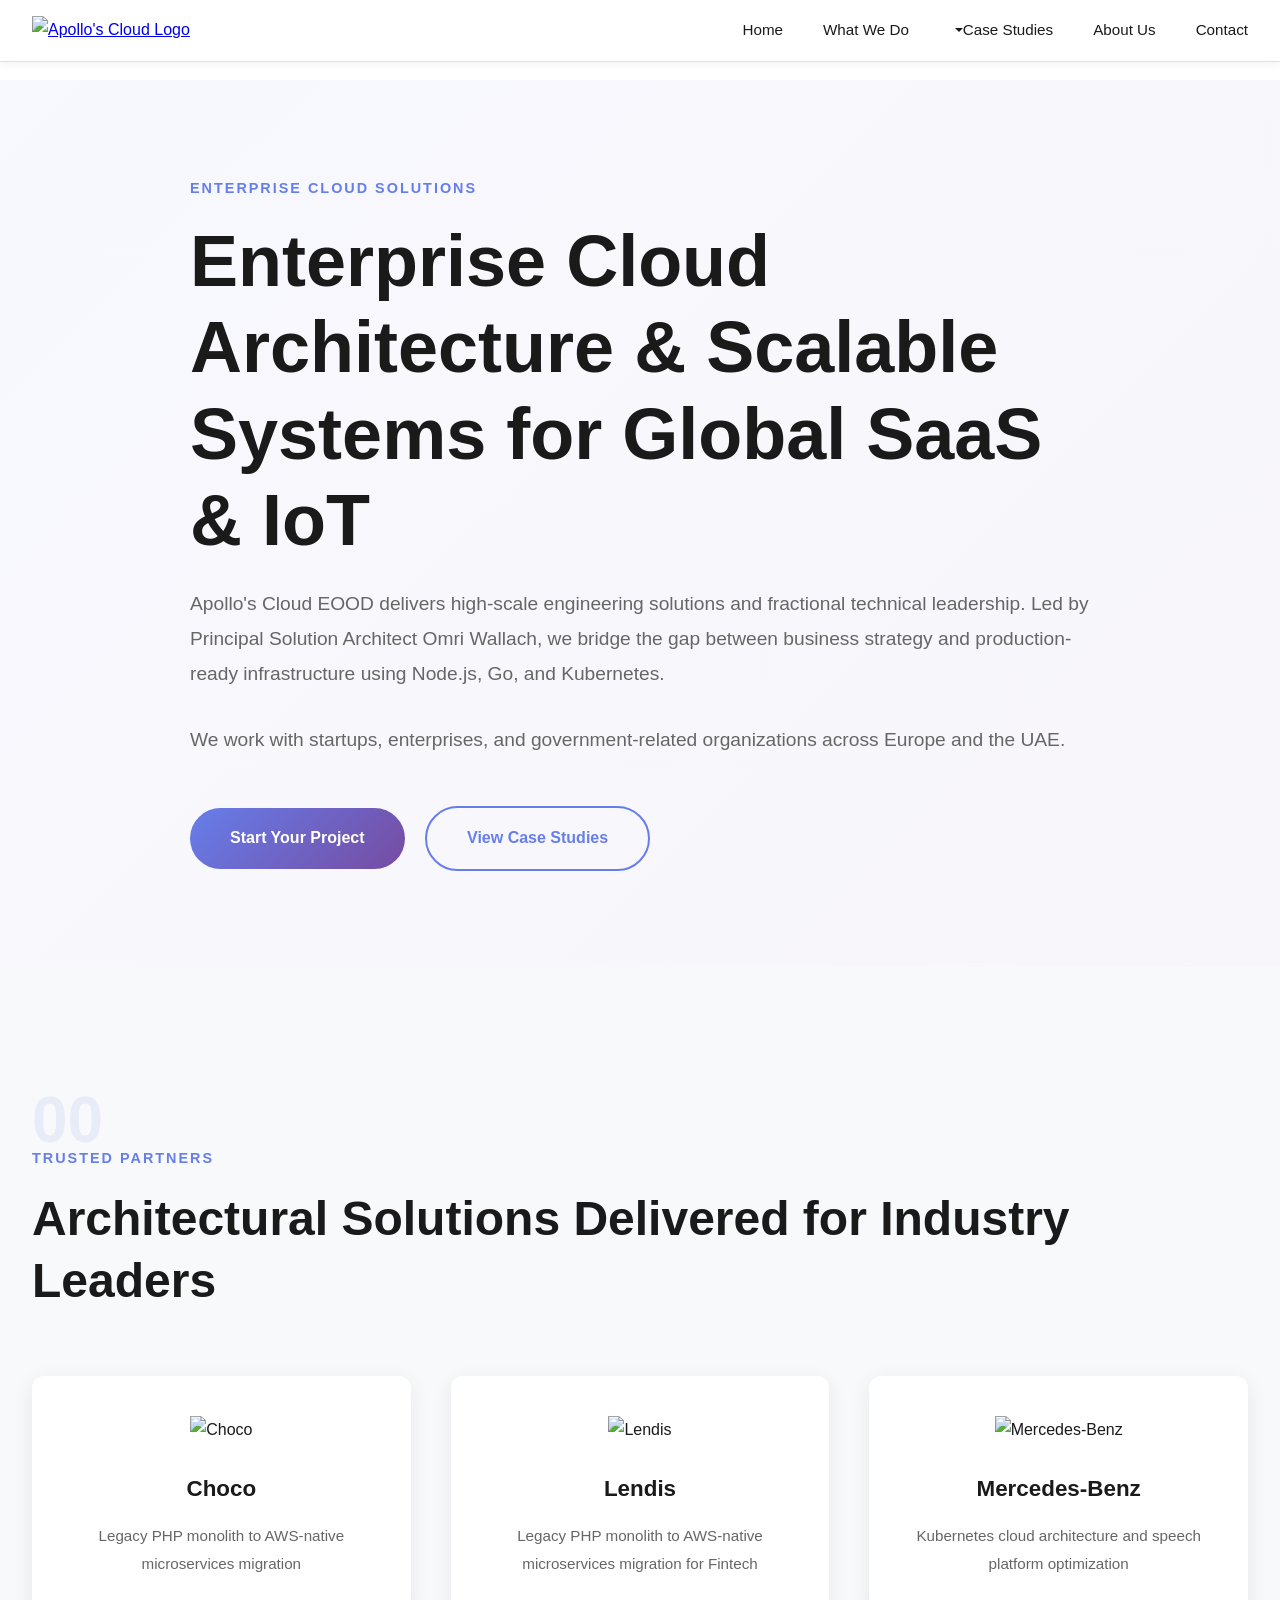
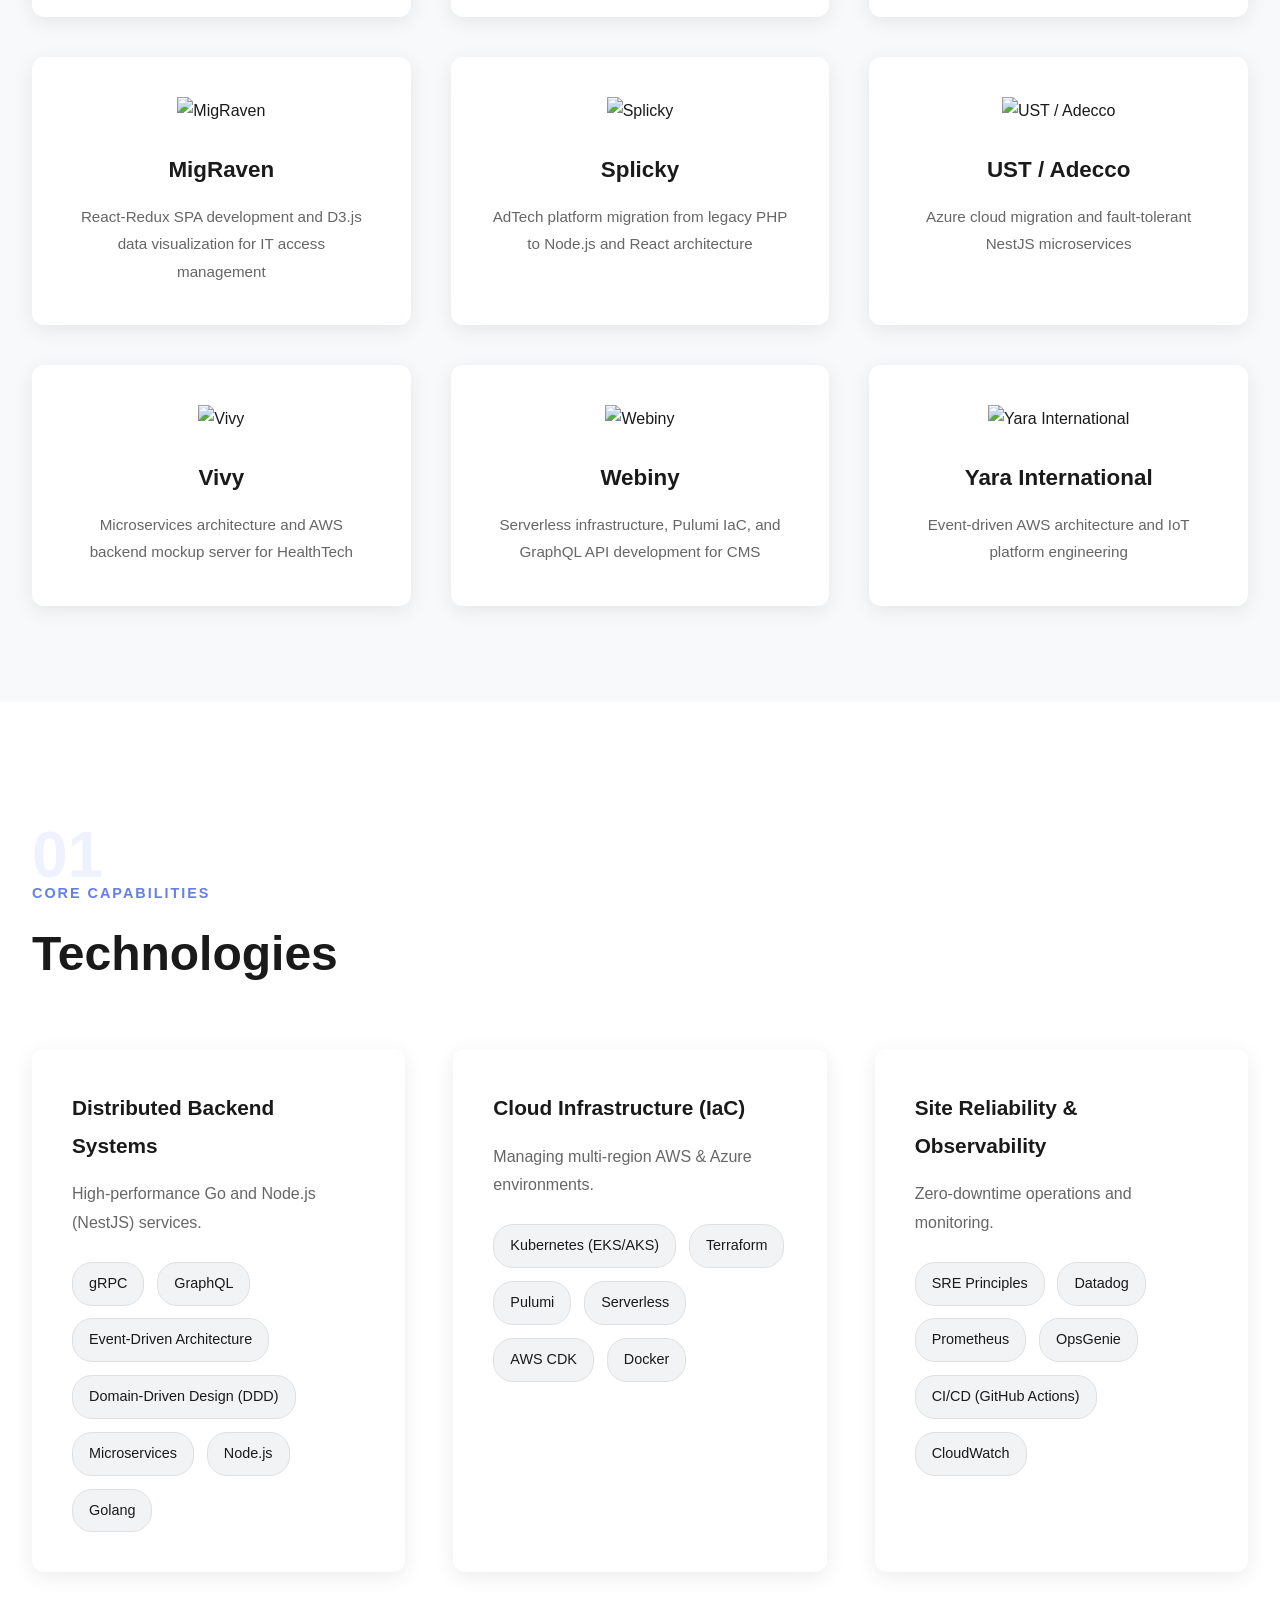
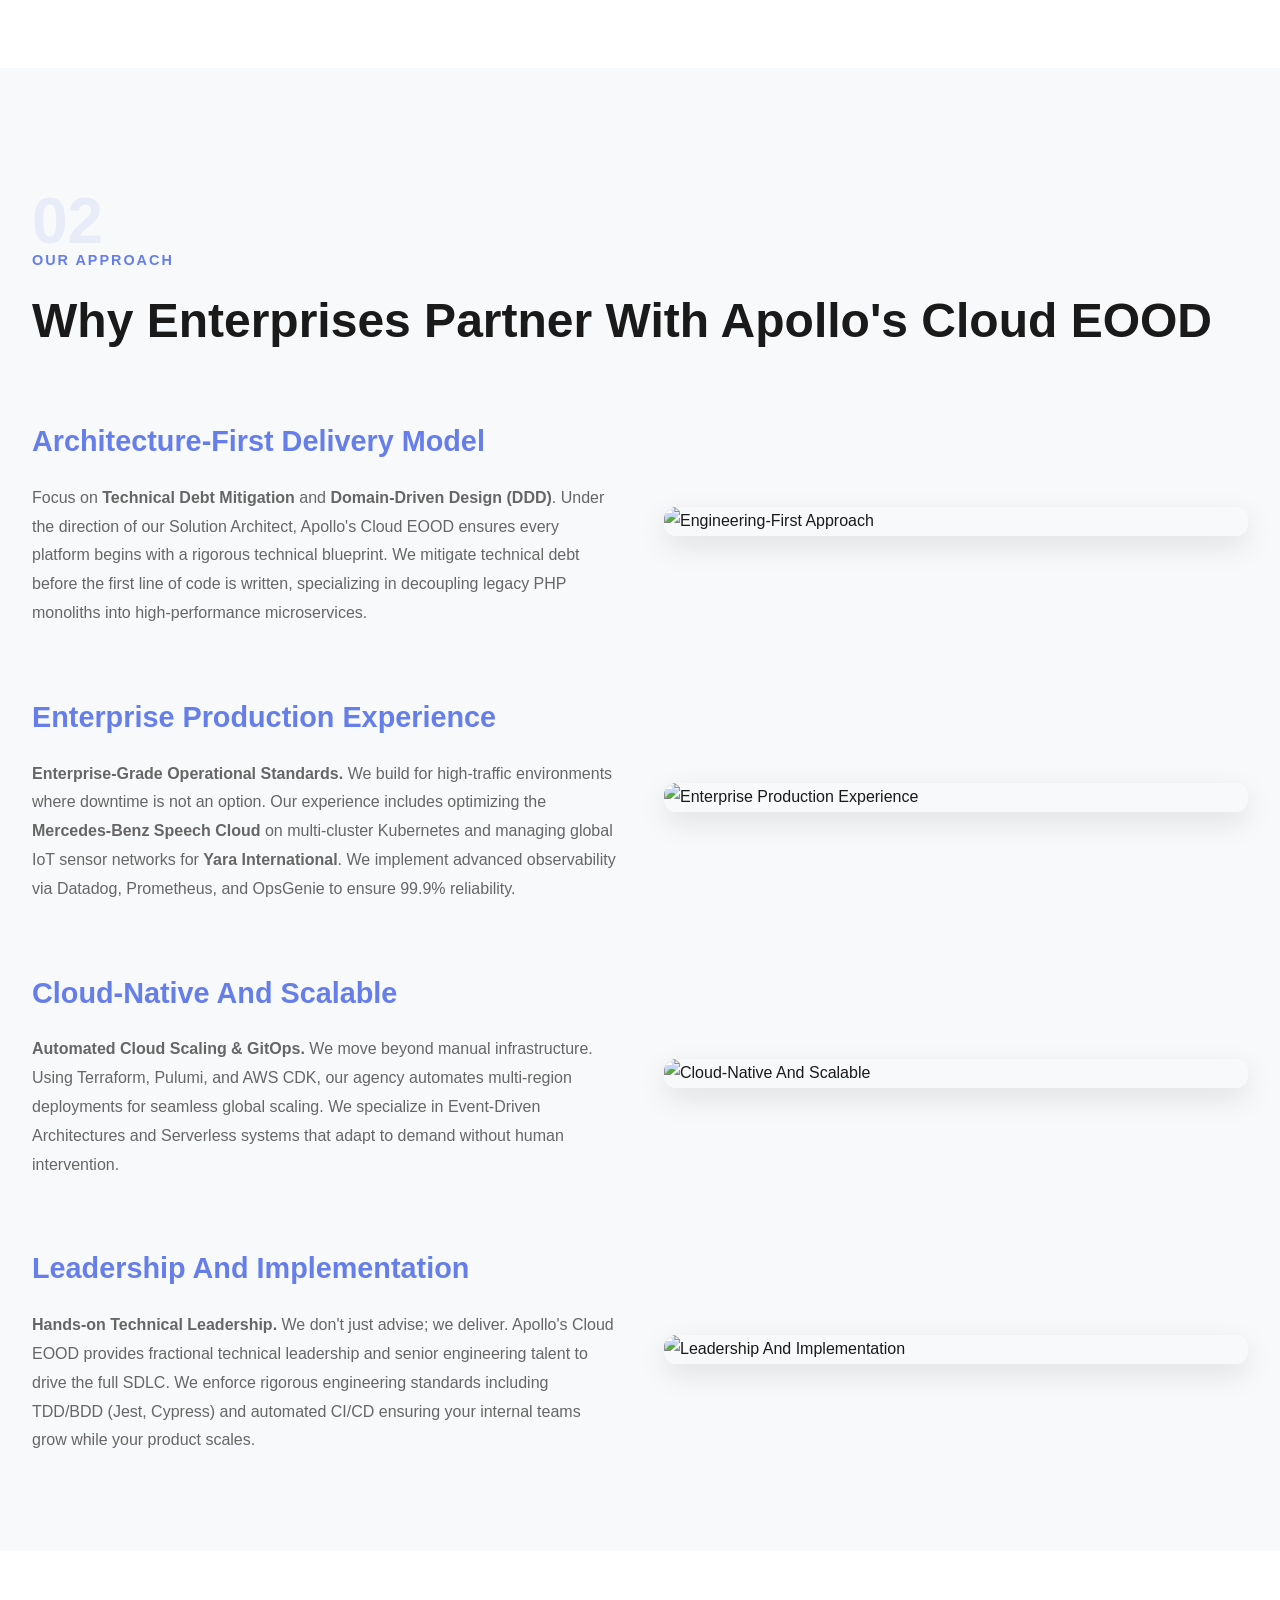
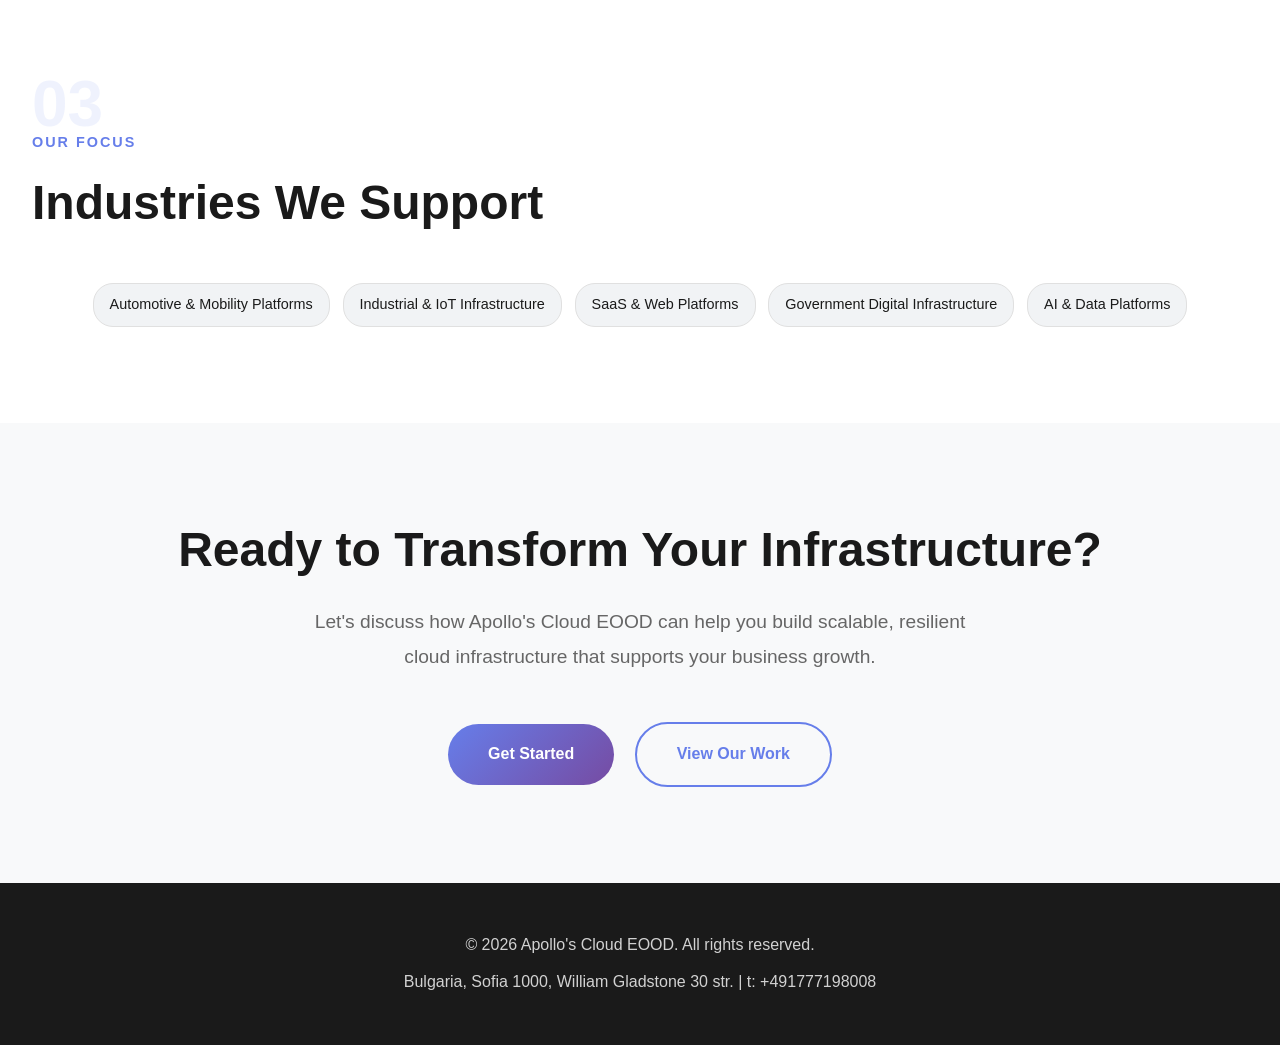
==== commit 99024eee: "update: index.html with dropdown nav + nav.css" ====
--- a/index.html
+++ b/index.html
@@ -3,286 +3,103 @@
 <head>
     <meta charset="UTF-8">
     <meta name="viewport" content="width=device-width, initial-scale=1.0">
-    <meta name="description" content="Apollo's Cloud EOOD - Enterprise Cloud Architecture & Scalable Systems for Global SaaS & IoT. Expert solutions in AWS, Azure, Kubernetes, and microservices architecture.">
+    <meta name="description" content="Apollo's Cloud EOOD - Enterprise Cloud Architecture & Scalable Systems for Global SaaS & IoT.">
     <meta name="keywords" content="cloud architecture, AWS, Azure, Kubernetes, microservices, DevOps, Node.js, Golang, SaaS development">
     <meta name="author" content="Apollo's Cloud EOOD">
-    
-    <!-- Open Graph -->
     <meta property="og:title" content="Apollo's Cloud EOOD | Enterprise Cloud Architecture">
     <meta property="og:description" content="High-scale engineering solutions and fractional technical leadership for global enterprises">
     <meta property="og:type" content="website">
     <meta property="og:url" content="https://apollos-cloud.eu/">
     <meta property="og:image" content="https://apollos-cloud.eu/wp-content/uploads/2026/02/cropped-apollos.business.logo_-1-scaled-1-235x165.png">
-    
     <title>Apollo's Cloud EOOD | Enterprise Cloud Architecture & Scalable Systems</title>
     <link rel="stylesheet" href="css/style.css">
+    <link rel="stylesheet" href="css/nav.css">
     <link rel="icon" type="image/png" href="https://apollos-cloud.eu/wp-content/uploads/2026/02/cropped-apollos.business.logo_-1-scaled-1-235x165.png">
 </head>
 <body>
-    <!-- Header -->
-    <header>
-        <div class="header-container">
-            <div class="logo">
-                <a href="index.html">
-                    <img src="https://apollos-cloud.eu/wp-content/uploads/2026/02/cropped-apollos.business.logo_-1-scaled-1-235x165.png" alt="Apollo's Cloud Logo">
-                </a>
-            </div>
-            <nav>
-                <ul>
-                    <li><a href="index.html">Home</a></li>
-                    <li><a href="what-we-do.html">What We Do</a></li>
-                    <li><a href="case-studies.html">Case Studies</a></li>
-                    <li><a href="about-us.html">About Us</a></li>
-                    <li><a href="contact.html">Contact</a></li>
-                </ul>
-            </nav>
-        </div>
-    </header>
+    <header><div class="header-container"><a href="index.html" class="logo"><img src="https://apollos-cloud.eu/wp-content/uploads/2026/02/cropped-apollos.business.logo_-1-scaled-1-235x165.png" alt="Apollo's Cloud Logo"></a><nav><ul><li><a href="index.html">Home</a></li><li><a href="what-we-do.html">What We Do</a></li><li class="has-dropdown"><a href="case-studies.html">Case Studies</a><ul class="dropdown"><li><a href="yara-iot-platform.html">Yara International</a></li><li><a href="mercedes-benz-kubernetes.html">Mercedes-Benz</a></li><li><a href="choco-notification-system.html">Choco</a></li><li><a href="lendis-fintech.html">Lendis</a></li><li><a href="vivy-healthtech.html">Vivy HealthTech</a></li><li><a href="migraven-it-security.html">MigRaven</a></li><li><a href="splicky-adtech.html">Splicky</a></li><li><a href="ust-adecco-azure.html">UST / Adecco</a></li><li><a href="webiny-serverless.html">Webiny</a></li></ul></li><li><a href="about-us.html">About Us</a></li><li><a href="contact.html">Contact</a></li></ul></nav><button class="mobile-menu-toggle" aria-label="Toggle menu" onclick="document.querySelector('nav ul').classList.toggle('active')"><span></span><span></span><span></span></button></div></header>
 
-    <!-- Hero Section -->
     <section class="hero">
         <div class="container">
             <div class="hero-content fade-in">
                 <div class="section-label">Enterprise Cloud Solutions</div>
                 <h1>Enterprise Cloud Architecture & Scalable Systems for Global SaaS & IoT</h1>
-                <p class="lead-text">
-                    Apollo's Cloud EOOD delivers high-scale engineering solutions and fractional technical leadership. 
-                    Led by Principal Solution Architect Omri Wallach, we bridge the gap between business strategy and 
-                    production-ready infrastructure using Node.js, Go, and Kubernetes.
-                </p>
-                <p class="lead-text">
-                    We work with startups, enterprises, and government-related organizations across Europe and the UAE.
-                </p>
+                <p class="lead-text">Apollo's Cloud EOOD delivers high-scale engineering solutions and fractional technical leadership. Led by Principal Solution Architect Omri Wallach, we bridge the gap between business strategy and production-ready infrastructure using Node.js, Go, and Kubernetes.</p>
+                <p class="lead-text">We work with startups, enterprises, and government-related organizations across Europe and the UAE.</p>
                 <a href="contact.html" class="cta-button">Start Your Project</a>
                 <a href="case-studies.html" class="cta-secondary">View Case Studies</a>
             </div>
         </div>
     </section>
 
-    <!-- Clients Section -->
     <section class="section-gray">
         <div class="container">
             <div class="section-number">00</div>
             <div class="section-label">Trusted Partners</div>
             <h2>Architectural Solutions Delivered for Industry Leaders</h2>
-            
             <div class="clients-grid">
-                <div class="client-card">
-                    <img src="https://apollos-cloud.eu/wp-content/uploads/2026/02/choco-aws-serverless-distributed-systems.jpeg" alt="Choco - AWS Serverless">
-                    <h4>Choco</h4>
-                    <p>Legacy PHP monolith to AWS-native microservices migration</p>
-                </div>
-                
-                <div class="client-card">
-                    <img src="https://apollos-cloud.eu/wp-content/uploads/2026/02/lendis-aws-microservices-migration.webp" alt="Lendis FinTech Migration">
-                    <h4>Lendis</h4>
-                    <p>Legacy PHP monolith to AWS-native microservices migration for Fintech</p>
-                </div>
-                
-                <div class="client-card">
-                    <img src="https://apollos-cloud.eu/wp-content/uploads/2026/02/mercedes-benz-kubernetes-cloud-architecture.svg" alt="Mercedes-Benz Kubernetes">
-                    <h4>Mercedes-Benz</h4>
-                    <p>Kubernetes cloud architecture and speech platform optimization</p>
-                </div>
-                
-                <div class="client-card">
-                    <img src="https://apollos-cloud.eu/wp-content/uploads/2026/02/migraven-it-security-react-visualization.png" alt="MigRaven IT Security">
-                    <h4>MigRaven</h4>
-                    <p>React-Redux SPA development and D3.js data visualization for IT access management</p>
-                </div>
-                
-                <div class="client-card">
-                    <img src="https://apollos-cloud.eu/wp-content/uploads/2026/02/splicky-adtech-node-react-migration.svg" alt="Splicky AdTech">
-                    <h4>Splicky</h4>
-                    <p>AdTech platform migration from legacy PHP to Node.js and React architecture</p>
-                </div>
-                
-                <div class="client-card">
-                    <img src="https://apollos-cloud.eu/wp-content/uploads/2026/02/adecco-azure-nestjs-cloud-migration.svg" alt="UST Adecco Azure">
-                    <h4>UST / Adecco</h4>
-                    <p>Azure cloud migration and fault-tolerant NestJS microservices</p>
-                </div>
-                
-                <div class="client-card">
-                    <img src="https://apollos-cloud.eu/wp-content/uploads/2026/02/vivy-healthtech-aws-microservices.svg" alt="Vivy HealthTech">
-                    <h4>Vivy</h4>
-                    <p>Microservices architecture and AWS backend mockup server for HealthTech</p>
-                </div>
-                
-                <div class="client-card">
-                    <img src="https://apollos-cloud.eu/wp-content/uploads/2026/02/webiny-serverless-pulumi-infrastructure.png" alt="Webiny Serverless">
-                    <h4>Webiny</h4>
-                    <p>Serverless infrastructure, Pulumi IaC, and GraphQL API development for CMS</p>
-                </div>
-                
-                <div class="client-card">
-                    <img src="https://apollos-cloud.eu/wp-content/uploads/2026/02/yara-international-aws-iot-architecture.svg" alt="Yara International IoT">
-                    <h4>Yara International</h4>
-                    <p>Event-driven AWS architecture and IoT platform engineering</p>
-                </div>
+                <div class="client-card"><img src="https://apollos-cloud.eu/wp-content/uploads/2026/02/choco-aws-serverless-distributed-systems.jpeg" alt="Choco"><h4>Choco</h4><p>Legacy PHP monolith to AWS-native microservices migration</p></div>
+                <div class="client-card"><img src="https://apollos-cloud.eu/wp-content/uploads/2026/02/lendis-aws-microservices-migration.webp" alt="Lendis"><h4>Lendis</h4><p>Legacy PHP monolith to AWS-native microservices migration for Fintech</p></div>
+                <div class="client-card"><img src="https://apollos-cloud.eu/wp-content/uploads/2026/02/mercedes-benz-kubernetes-cloud-architecture.svg" alt="Mercedes-Benz"><h4>Mercedes-Benz</h4><p>Kubernetes cloud architecture and speech platform optimization</p></div>
+                <div class="client-card"><img src="https://apollos-cloud.eu/wp-content/uploads/2026/02/migraven-it-security-react-visualization.png" alt="MigRaven"><h4>MigRaven</h4><p>React-Redux SPA development and D3.js data visualization for IT access management</p></div>
+                <div class="client-card"><img src="https://apollos-cloud.eu/wp-content/uploads/2026/02/splicky-adtech-node-react-migration.svg" alt="Splicky"><h4>Splicky</h4><p>AdTech platform migration from legacy PHP to Node.js and React architecture</p></div>
+                <div class="client-card"><img src="https://apollos-cloud.eu/wp-content/uploads/2026/02/adecco-azure-nestjs-cloud-migration.svg" alt="UST / Adecco"><h4>UST / Adecco</h4><p>Azure cloud migration and fault-tolerant NestJS microservices</p></div>
+                <div class="client-card"><img src="https://apollos-cloud.eu/wp-content/uploads/2026/02/vivy-healthtech-aws-microservices.svg" alt="Vivy"><h4>Vivy</h4><p>Microservices architecture and AWS backend mockup server for HealthTech</p></div>
+                <div class="client-card"><img src="https://apollos-cloud.eu/wp-content/uploads/2026/02/webiny-serverless-pulumi-infrastructure.png" alt="Webiny"><h4>Webiny</h4><p>Serverless infrastructure, Pulumi IaC, and GraphQL API development for CMS</p></div>
+                <div class="client-card"><img src="https://apollos-cloud.eu/wp-content/uploads/2026/02/yara-international-aws-iot-architecture.svg" alt="Yara International"><h4>Yara International</h4><p>Event-driven AWS architecture and IoT platform engineering</p></div>
             </div>
         </div>
     </section>
 
-    <!-- Technologies Section -->
     <section>
         <div class="container">
             <div class="section-number">01</div>
             <div class="section-label">Core Capabilities</div>
             <h2>Technologies</h2>
-            
             <div class="tech-grid">
-                <div class="tech-column">
-                    <h4>Distributed Backend Systems</h4>
-                    <p>High-performance Go and Node.js (NestJS) services.</p>
-                    <div class="tech-tags">
-                        <span class="tech-tag">gRPC</span>
-                        <span class="tech-tag">GraphQL</span>
-                        <span class="tech-tag">Event-Driven Architecture</span>
-                        <span class="tech-tag">Domain-Driven Design (DDD)</span>
-                        <span class="tech-tag">Microservices</span>
-                        <span class="tech-tag">Node.js</span>
-                        <span class="tech-tag">Golang</span>
-                    </div>
-                </div>
-
-                <div class="tech-column">
-                    <h4>Cloud Infrastructure (IaC)</h4>
-                    <p>Managing multi-region AWS & Azure environments.</p>
-                    <div class="tech-tags">
-                        <span class="tech-tag">Kubernetes (EKS/AKS)</span>
-                        <span class="tech-tag">Terraform</span>
-                        <span class="tech-tag">Pulumi</span>
-                        <span class="tech-tag">Serverless</span>
-                        <span class="tech-tag">AWS CDK</span>
-                        <span class="tech-tag">Docker</span>
-                    </div>
-                </div>
-
-                <div class="tech-column">
-                    <h4>Site Reliability & Observability</h4>
-                    <p>Zero-downtime operations and monitoring.</p>
-                    <div class="tech-tags">
-                        <span class="tech-tag">SRE Principles</span>
-                        <span class="tech-tag">Datadog</span>
-                        <span class="tech-tag">Prometheus</span>
-                        <span class="tech-tag">OpsGenie</span>
-                        <span class="tech-tag">CI/CD (GitHub Actions)</span>
-                        <span class="tech-tag">CloudWatch</span>
-                    </div>
-                </div>
+                <div class="tech-column"><h4>Distributed Backend Systems</h4><p>High-performance Go and Node.js (NestJS) services.</p><div class="tech-tags"><span class="tech-tag">gRPC</span><span class="tech-tag">GraphQL</span><span class="tech-tag">Event-Driven Architecture</span><span class="tech-tag">Domain-Driven Design (DDD)</span><span class="tech-tag">Microservices</span><span class="tech-tag">Node.js</span><span class="tech-tag">Golang</span></div></div>
+                <div class="tech-column"><h4>Cloud Infrastructure (IaC)</h4><p>Managing multi-region AWS & Azure environments.</p><div class="tech-tags"><span class="tech-tag">Kubernetes (EKS/AKS)</span><span class="tech-tag">Terraform</span><span class="tech-tag">Pulumi</span><span class="tech-tag">Serverless</span><span class="tech-tag">AWS CDK</span><span class="tech-tag">Docker</span></div></div>
+                <div class="tech-column"><h4>Site Reliability & Observability</h4><p>Zero-downtime operations and monitoring.</p><div class="tech-tags"><span class="tech-tag">SRE Principles</span><span class="tech-tag">Datadog</span><span class="tech-tag">Prometheus</span><span class="tech-tag">OpsGenie</span><span class="tech-tag">CI/CD (GitHub Actions)</span><span class="tech-tag">CloudWatch</span></div></div>
             </div>
         </div>
     </section>
 
-    <!-- Why Us Section -->
     <section class="section-gray">
         <div class="container">
             <div class="section-number">02</div>
             <div class="section-label">Our Approach</div>
             <h2>Why Enterprises Partner With Apollo's Cloud EOOD</h2>
-            
             <div class="features-grid">
-                <div class="feature-item">
-                    <div class="feature-content">
-                        <h4>Architecture-First Delivery Model</h4>
-                        <p>
-                            Focus on <strong>Technical Debt Mitigation</strong> and <strong>Domain-Driven Design (DDD)</strong>. 
-                            Under the direction of our Solution Architect, Apollo's Cloud EOOD ensures every platform begins 
-                            with a rigorous technical blueprint using Domain-Driven Design (DDD). We mitigate technical debt 
-                            before the first line of code is written, specializing in decoupling legacy PHP monoliths into 
-                            high-performance microservices.
-                        </p>
-                    </div>
-                    <div class="feature-image">
-                        <img src="https://apollos-cloud.eu/wp-content/uploads/2026/02/Engineering-First-Approach-1024x683.png" alt="Engineering-First Approach">
-                    </div>
-                </div>
-
-                <div class="feature-item">
-                    <div class="feature-image">
-                        <img src="https://apollos-cloud.eu/wp-content/uploads/2026/02/Enterprise-Production-Experience.png" alt="Enterprise Production Experience">
-                    </div>
-                    <div class="feature-content">
-                        <h4>Enterprise Production Experience</h4>
-                        <p>
-                            <strong>Enterprise-Grade Operational Standards.</strong> We build for high-traffic environments 
-                            where downtime is not an option. Our experience includes optimizing the <strong>Mercedes-Benz 
-                            Speech Cloud</strong> on multi-cluster Kubernetes and managing global IoT sensor networks for 
-                            <strong>Yara International</strong>. We implement advanced observability via Datadog, Prometheus, 
-                            and OpsGenie to ensure 99.9% reliability.
-                        </p>
-                    </div>
-                </div>
-
-                <div class="feature-item">
-                    <div class="feature-content">
-                        <h4>Cloud-Native And Scalable</h4>
-                        <p>
-                            <strong>Automated Cloud Scaling & GitOps.</strong> We move beyond manual infrastructure. 
-                            Using Terraform, Pulumi, and AWS CDK, our agency automates multi-region deployments for 
-                            seamless global scaling. We specialize in Event-Driven Architectures and Serverless systems 
-                            that adapt to demand without human intervention, significantly reducing operational overhead.
-                        </p>
-                    </div>
-                    <div class="feature-image">
-                        <img src="https://apollos-cloud.eu/wp-content/uploads/2026/02/Cloud-Native-And-Scalable.png" alt="Cloud-Native And Scalable">
-                    </div>
-                </div>
-
-                <div class="feature-item">
-                    <div class="feature-image">
-                        <img src="https://apollos-cloud.eu/wp-content/uploads/2026/02/Leadership-And-Implementation.png" alt="Leadership And Implementation">
-                    </div>
-                    <div class="feature-content">
-                        <h4>Leadership And Implementation</h4>
-                        <p>
-                            <strong>Hands-on Technical Leadership.</strong> We don't just advise; we deliver. 
-                            Apollo's Cloud EOOD provides fractional technical leadership and senior engineering talent 
-                            to drive the full SDLC. We enforce rigorous engineering standards—including TDD/BDD 
-                            (Jest, Cypress) and automated CI/CD—ensuring your internal teams grow while your product scales.
-                        </p>
-                    </div>
-                </div>
+                <div class="feature-item"><div class="feature-content"><h4>Architecture-First Delivery Model</h4><p>Focus on <strong>Technical Debt Mitigation</strong> and <strong>Domain-Driven Design (DDD)</strong>. Under the direction of our Solution Architect, Apollo's Cloud EOOD ensures every platform begins with a rigorous technical blueprint. We mitigate technical debt before the first line of code is written, specializing in decoupling legacy PHP monoliths into high-performance microservices.</p></div><div class="feature-image"><img src="https://apollos-cloud.eu/wp-content/uploads/2026/02/Engineering-First-Approach-1024x683.png" alt="Engineering-First Approach"></div></div>
+                <div class="feature-item"><div class="feature-image"><img src="https://apollos-cloud.eu/wp-content/uploads/2026/02/Enterprise-Production-Experience.png" alt="Enterprise Production Experience"></div><div class="feature-content"><h4>Enterprise Production Experience</h4><p><strong>Enterprise-Grade Operational Standards.</strong> We build for high-traffic environments where downtime is not an option. Our experience includes optimizing the <strong>Mercedes-Benz Speech Cloud</strong> on multi-cluster Kubernetes and managing global IoT sensor networks for <strong>Yara International</strong>. We implement advanced observability via Datadog, Prometheus, and OpsGenie to ensure 99.9% reliability.</p></div></div>
+                <div class="feature-item"><div class="feature-content"><h4>Cloud-Native And Scalable</h4><p><strong>Automated Cloud Scaling & GitOps.</strong> We move beyond manual infrastructure. Using Terraform, Pulumi, and AWS CDK, our agency automates multi-region deployments for seamless global scaling. We specialize in Event-Driven Architectures and Serverless systems that adapt to demand without human intervention.</p></div><div class="feature-image"><img src="https://apollos-cloud.eu/wp-content/uploads/2026/02/Cloud-Native-And-Scalable.png" alt="Cloud-Native And Scalable"></div></div>
+                <div class="feature-item"><div class="feature-image"><img src="https://apollos-cloud.eu/wp-content/uploads/2026/02/Leadership-And-Implementation.png" alt="Leadership And Implementation"></div><div class="feature-content"><h4>Leadership And Implementation</h4><p><strong>Hands-on Technical Leadership.</strong> We don't just advise; we deliver. Apollo's Cloud EOOD provides fractional technical leadership and senior engineering talent to drive the full SDLC. We enforce rigorous engineering standards including TDD/BDD (Jest, Cypress) and automated CI/CD ensuring your internal teams grow while your product scales.</p></div></div>
             </div>
         </div>
     </section>
 
-    <!-- Industries Section -->
     <section>
         <div class="container">
             <div class="section-number">03</div>
             <div class="section-label">Our Focus</div>
             <h2>Industries We Support</h2>
-            
-            <div class="tech-tags" style="justify-content: center; display: flex; flex-wrap: wrap; margin-top: 3rem;">
-                <span class="tech-tag">Automotive & Mobility Platforms</span>
-                <span class="tech-tag">Industrial & IoT Infrastructure</span>
-                <span class="tech-tag">SaaS & Web Platforms</span>
-                <span class="tech-tag">Government Digital Infrastructure</span>
-                <span class="tech-tag">AI & Data Platforms</span>
-            </div>
+            <div class="tech-tags" style="justify-content:center;display:flex;flex-wrap:wrap;margin-top:3rem"><span class="tech-tag">Automotive & Mobility Platforms</span><span class="tech-tag">Industrial & IoT Infrastructure</span><span class="tech-tag">SaaS & Web Platforms</span><span class="tech-tag">Government Digital Infrastructure</span><span class="tech-tag">AI & Data Platforms</span></div>
         </div>
     </section>
 
-    <!-- CTA Section -->
     <section class="section-gray">
-        <div class="container" style="text-align: center;">
+        <div class="container" style="text-align:center">
             <h2>Ready to Transform Your Infrastructure?</h2>
-            <p class="lead-text" style="max-width: 700px; margin: 1.5rem auto 2rem;">
-                Let's discuss how Apollo's Cloud EOOD can help you build scalable, resilient cloud infrastructure 
-                that supports your business growth.
-            </p>
+            <p class="lead-text" style="max-width:700px;margin:1.5rem auto 2rem">Let's discuss how Apollo's Cloud EOOD can help you build scalable, resilient cloud infrastructure that supports your business growth.</p>
             <a href="contact.html" class="cta-button">Get Started</a>
             <a href="case-studies.html" class="cta-secondary">View Our Work</a>
         </div>
     </section>
 
-    <!-- Footer -->
     <footer>
         <div class="container">
             <p>&copy; 2026 Apollo's Cloud EOOD. All rights reserved.</p>
-            <p style="margin-top: 0.5rem;">Bulgaria, Sofia 1000, William Gladstone 30 str. | t: +491777198008</p>
+            <p style="margin-top:0.5rem">Bulgaria, Sofia 1000, William Gladstone 30 str. | t: +491777198008</p>
         </div>
     </footer>
 </body>
--- a/css/nav.css
+++ b/css/nav.css
@@ -0,0 +1,156 @@
+
+/* Dropdown Navigation */
+.has-dropdown {
+    position: relative;
+}
+
+.has-dropdown > a {
+    position: relative;
+}
+
+.has-dropdown > a::before {
+    content: '';
+    display: inline-block;
+    width: 0;
+    height: 0;
+    border-left: 4px solid transparent;
+    border-right: 4px solid transparent;
+    border-top: 4px solid currentColor;
+    margin-left: 6px;
+    vertical-align: middle;
+    position: relative;
+    top: -1px;
+}
+
+.dropdown {
+    display: none;
+    position: absolute;
+    top: 100%;
+    left: 50%;
+    transform: translateX(-50%);
+    background: white;
+    border-radius: 12px;
+    box-shadow: 0 15px 40px rgba(0,0,0,0.12);
+    padding: 0.8rem 0;
+    min-width: 260px;
+    z-index: 1001;
+    border: 1px solid var(--border-color);
+    margin-top: 10px;
+}
+
+.dropdown::before {
+    content: '';
+    position: absolute;
+    top: -8px;
+    left: 50%;
+    transform: translateX(-50%);
+    width: 16px;
+    height: 16px;
+    background: white;
+    border: 1px solid var(--border-color);
+    border-bottom: none;
+    border-right: none;
+    transform: translateX(-50%) rotate(45deg);
+}
+
+.has-dropdown:hover .dropdown {
+    display: block;
+}
+
+.dropdown li {
+    list-style: none;
+}
+
+.dropdown a {
+    display: block;
+    padding: 0.6rem 1.5rem;
+    color: var(--primary-text);
+    font-size: 0.88rem;
+    font-weight: 500;
+    white-space: nowrap;
+    transition: background 0.2s, color 0.2s;
+}
+
+.dropdown a::after {
+    display: none !important;
+}
+
+.dropdown a:hover {
+    background: var(--accent-bg);
+    color: var(--accent-color);
+}
+
+/* Mobile Menu Toggle */
+.mobile-menu-toggle {
+    display: none;
+    flex-direction: column;
+    gap: 5px;
+    background: none;
+    border: none;
+    cursor: pointer;
+    padding: 5px;
+}
+
+.mobile-menu-toggle span {
+    display: block;
+    width: 24px;
+    height: 2px;
+    background: var(--primary-text);
+    border-radius: 2px;
+    transition: all 0.3s ease;
+}
+
+@media (max-width: 768px) {
+    .mobile-menu-toggle {
+        display: flex;
+    }
+
+    nav ul {
+        display: none;
+        position: absolute;
+        top: 100%;
+        left: 0;
+        right: 0;
+        background: white;
+        flex-direction: column;
+        padding: 1rem 2rem 2rem;
+        gap: 0;
+        box-shadow: 0 10px 30px rgba(0,0,0,0.1);
+        border-top: 1px solid var(--border-color);
+    }
+
+    nav ul.active {
+        display: flex;
+    }
+
+    nav ul li {
+        padding: 0.8rem 0;
+        border-bottom: 1px solid var(--border-color);
+    }
+
+    nav ul li:last-child {
+        border-bottom: none;
+    }
+
+    .dropdown {
+        position: static;
+        transform: none;
+        box-shadow: none;
+        border: none;
+        border-radius: 0;
+        padding: 0;
+        margin-top: 0.5rem;
+        min-width: auto;
+        display: block;
+        padding-left: 1rem;
+    }
+
+    .dropdown::before {
+        display: none;
+    }
+
+    .dropdown a {
+        padding: 0.4rem 0;
+        font-size: 0.85rem;
+    }
+}
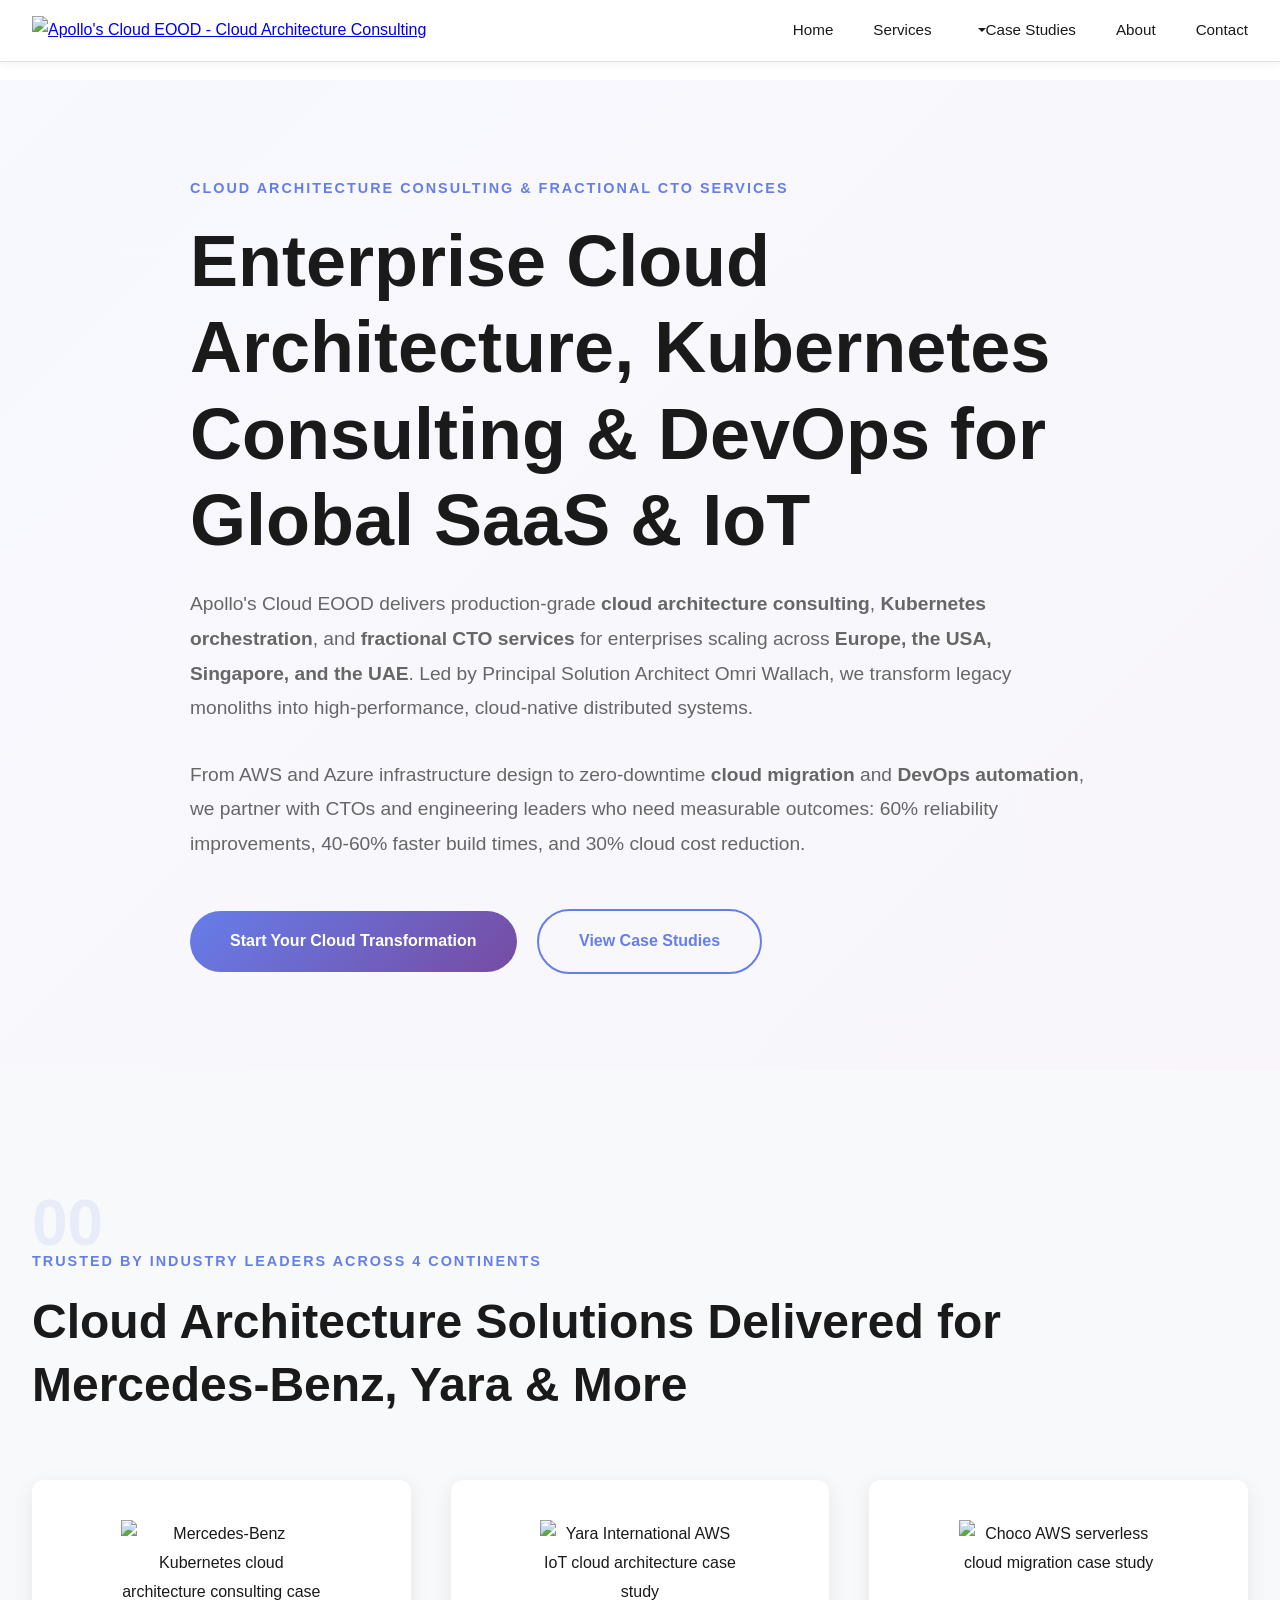
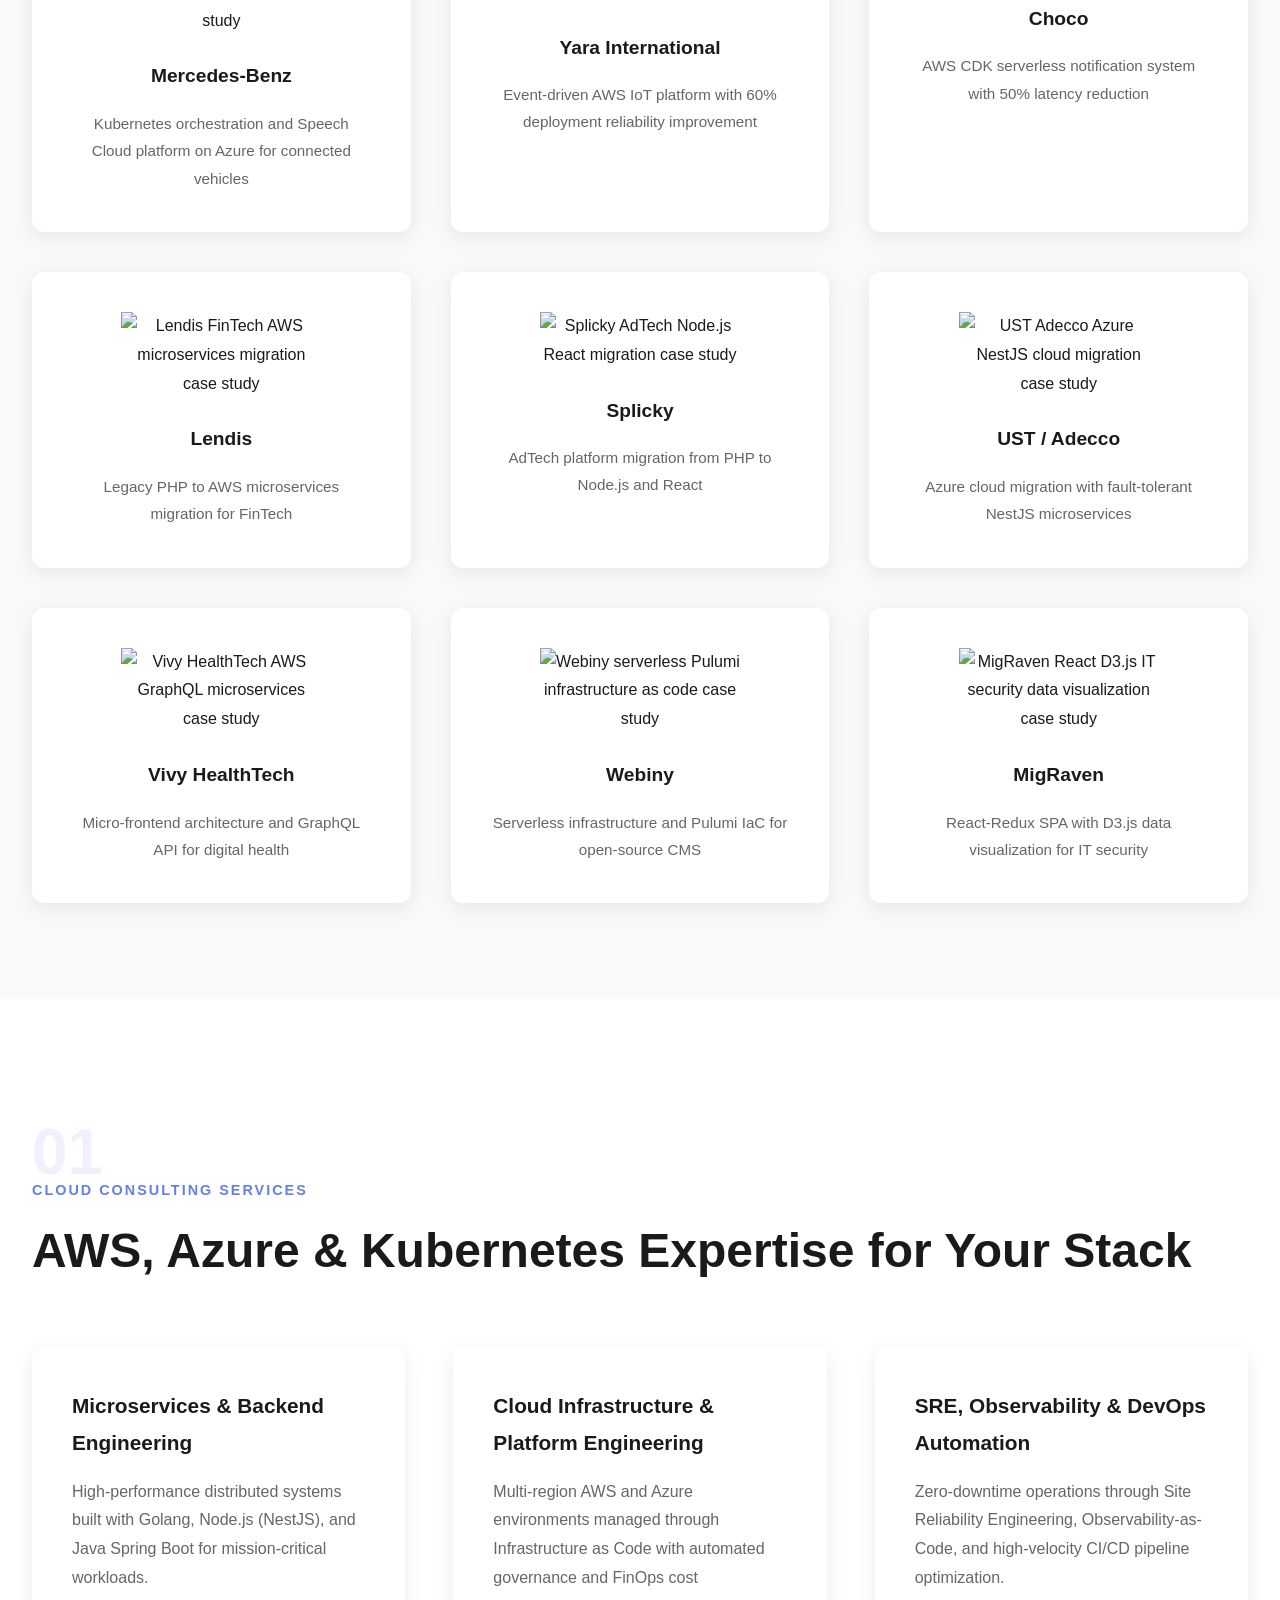
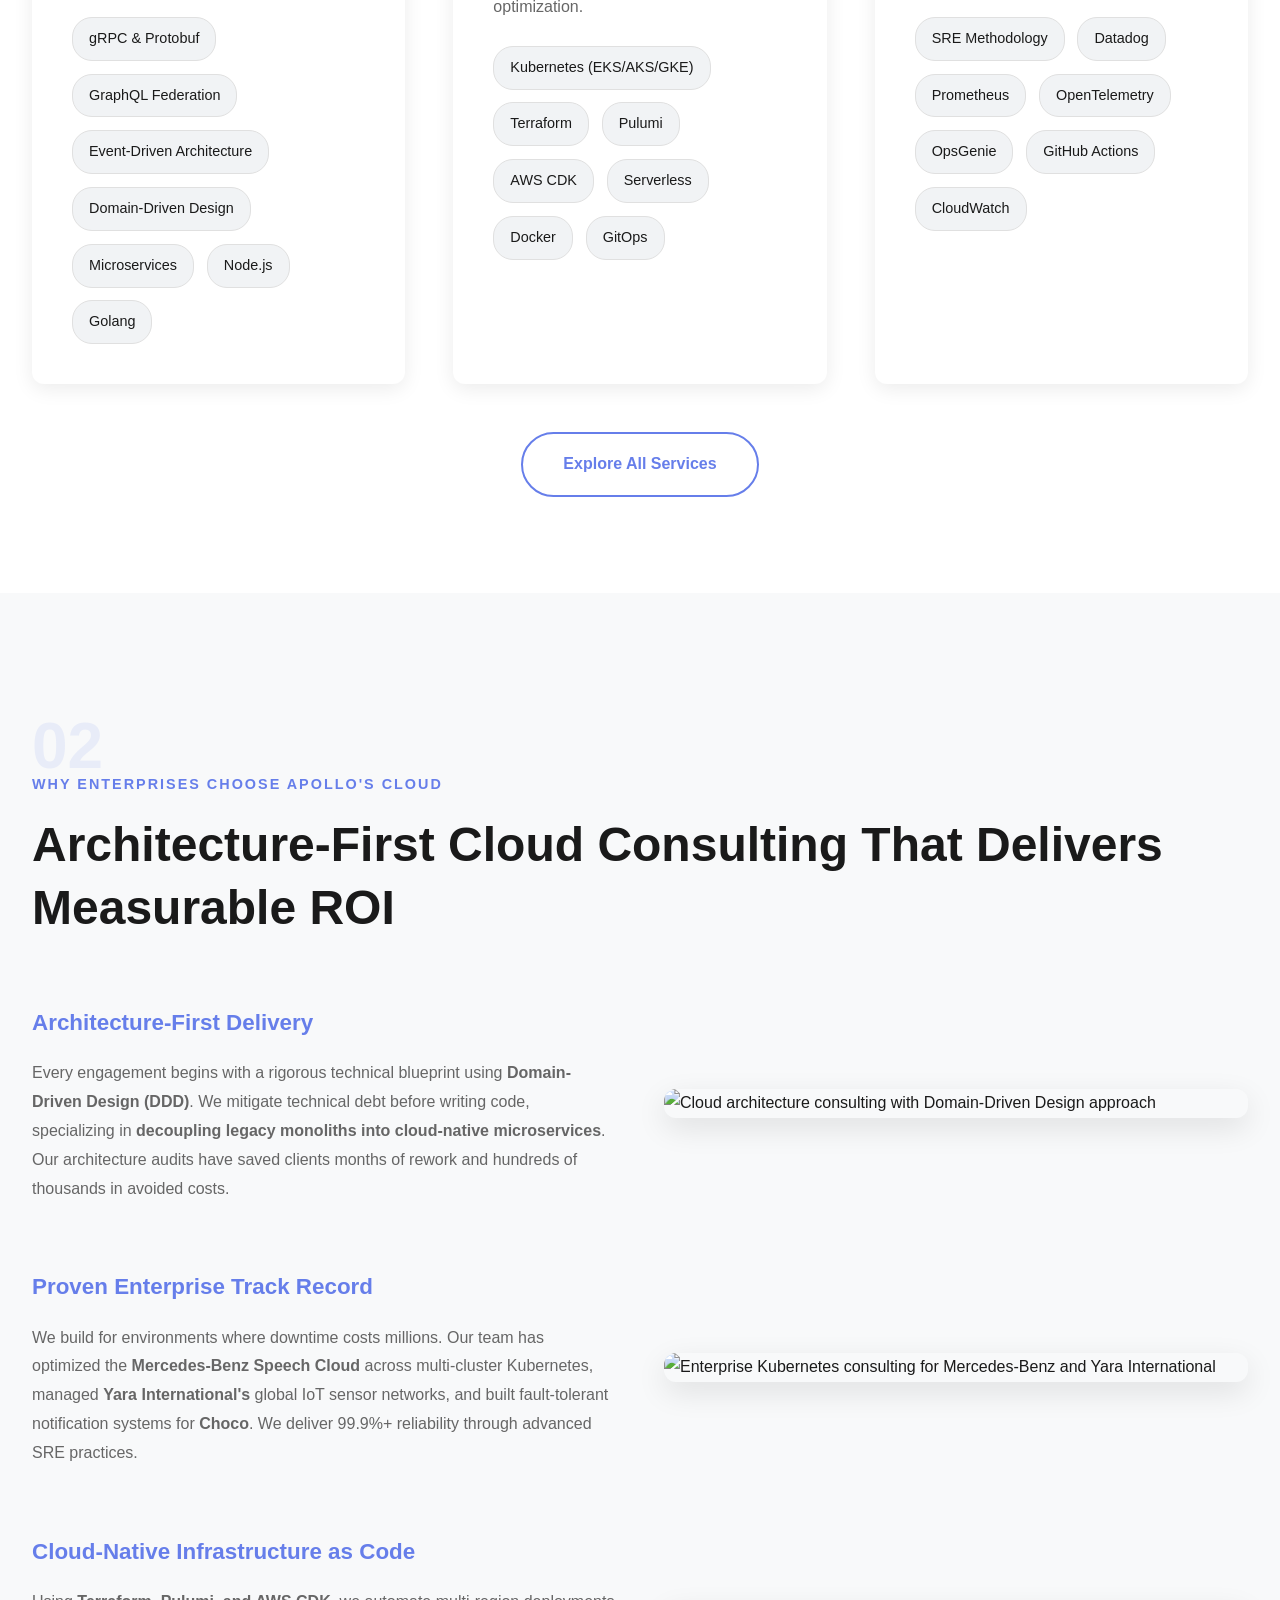
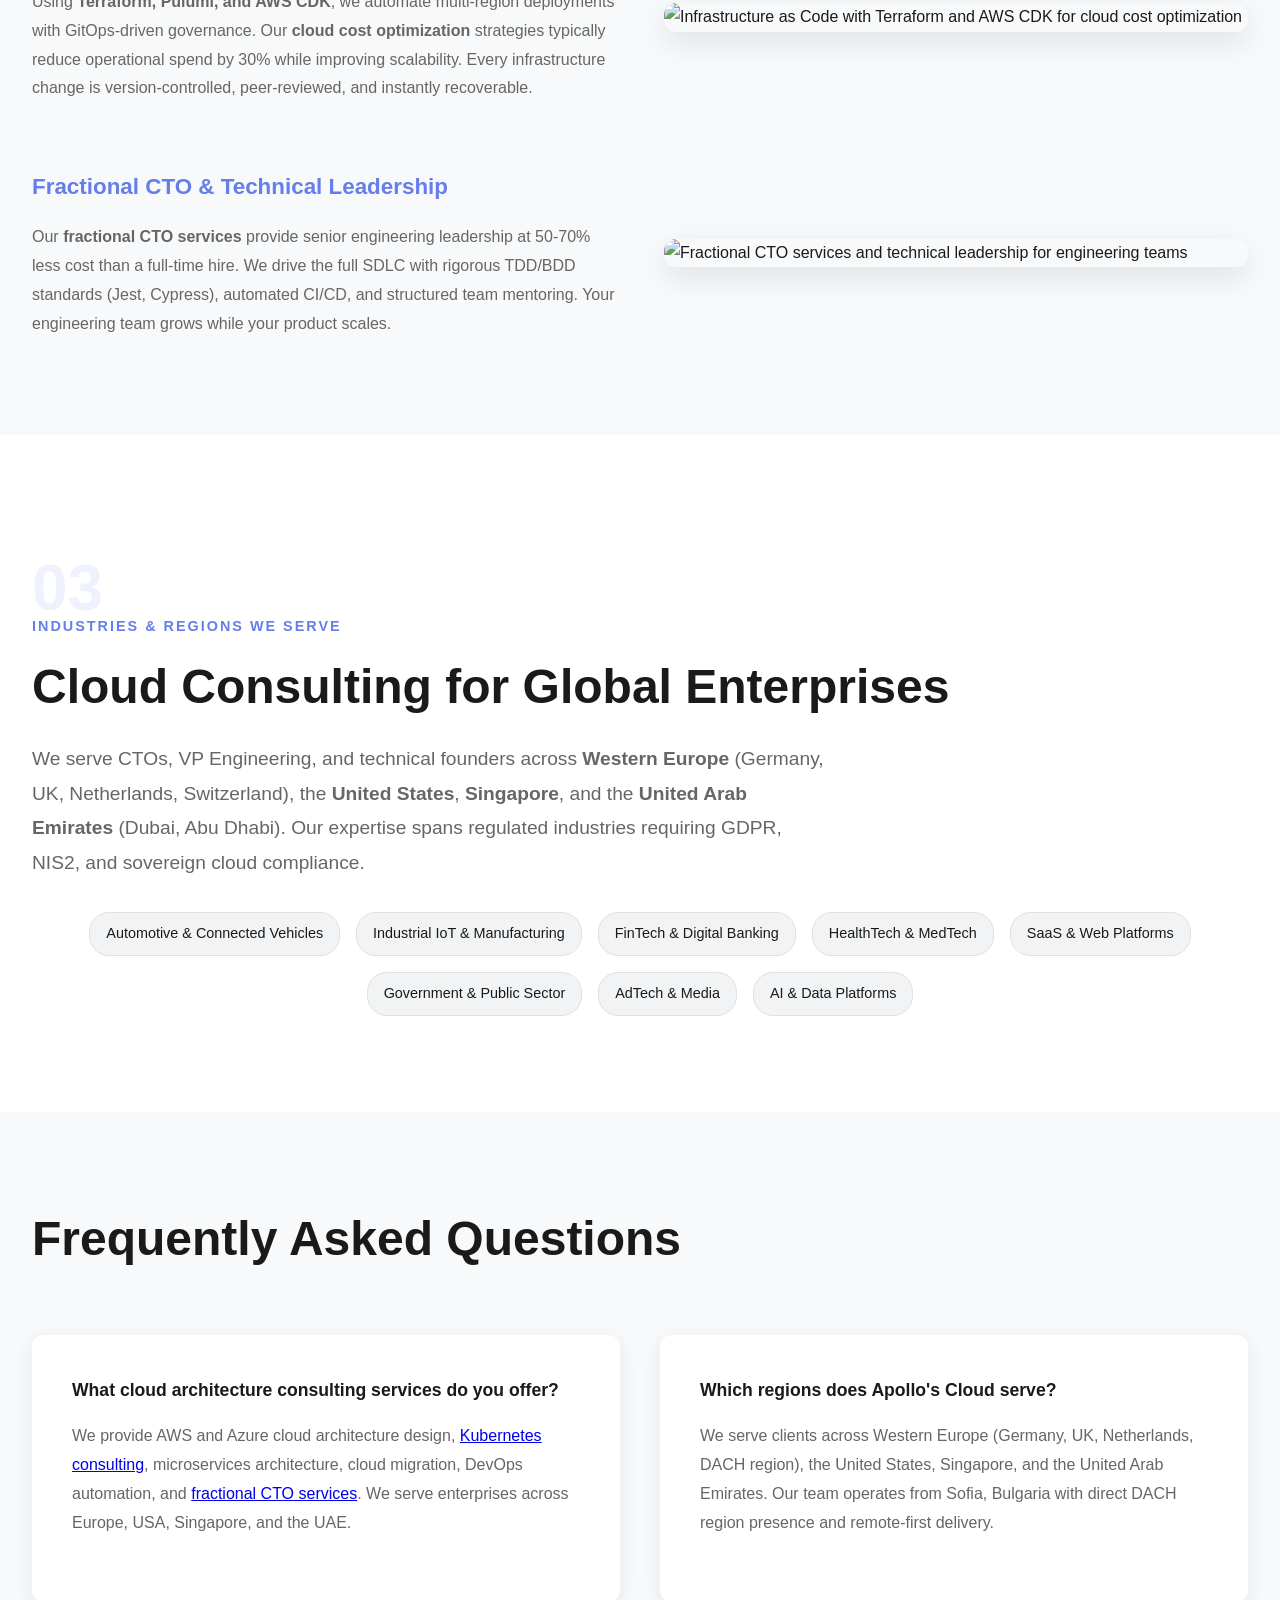
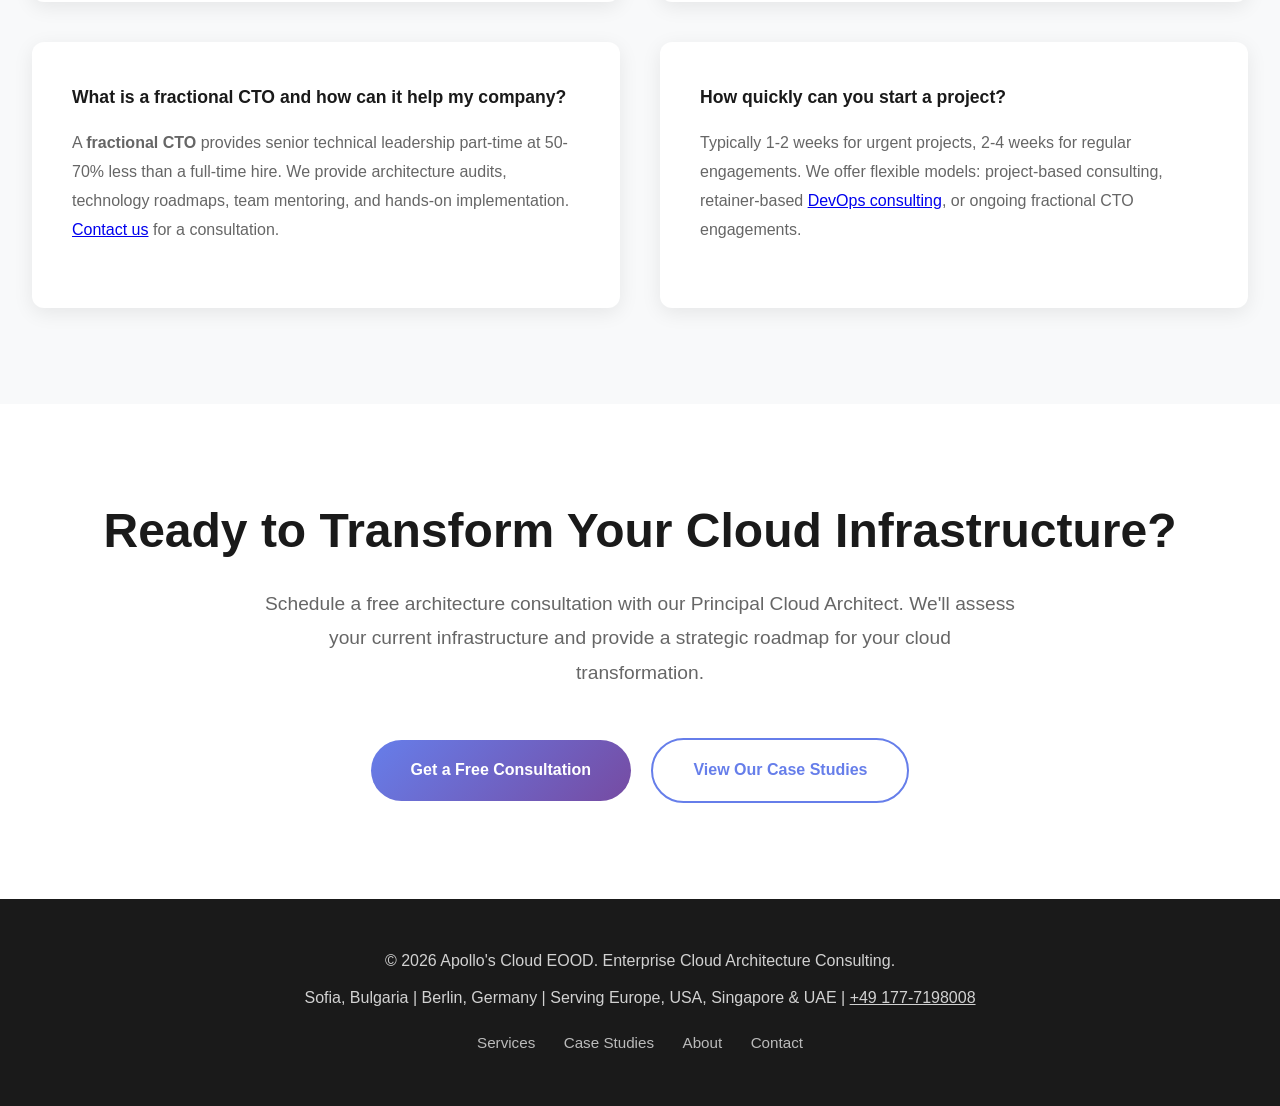
==== commit f3e8a695: "SEO: Add sitemap.xml, robots.txt, rewrite index.html with full schema.org, FAQ schema, geo-targeting" ====
--- a/index.html
+++ b/index.html
@@ -1,105 +1,348 @@
 <!DOCTYPE html>
-<html lang="en">
+<html lang="en" itemscope itemtype="https://schema.org/WebPage">
 <head>
     <meta charset="UTF-8">
     <meta name="viewport" content="width=device-width, initial-scale=1.0">
-    <meta name="description" content="Apollo's Cloud EOOD - Enterprise Cloud Architecture & Scalable Systems for Global SaaS & IoT.">
-    <meta name="keywords" content="cloud architecture, AWS, Azure, Kubernetes, microservices, DevOps, Node.js, Golang, SaaS development">
-    <meta name="author" content="Apollo's Cloud EOOD">
-    <meta property="og:title" content="Apollo's Cloud EOOD | Enterprise Cloud Architecture">
-    <meta property="og:description" content="High-scale engineering solutions and fractional technical leadership for global enterprises">
+    <title>Cloud Architecture Consulting | AWS &amp; Kubernetes Experts | Apollo's Cloud</title>
+    <meta name="description" content="Enterprise cloud architecture consulting, Kubernetes orchestration, and fractional CTO services. AWS &amp; Azure experts serving Europe, USA, Singapore &amp; UAE. 60% reliability improvement proven.">
+    <meta name="keywords" content="cloud architecture consulting, fractional CTO services, Kubernetes consulting, AWS cloud consulting, DevOps consulting, cloud migration services, microservices architecture, platform engineering, cloud cost optimization">
+    <meta name="author" content="Omri Wallach">
+    <meta name="robots" content="index, follow, max-image-preview:large, max-snippet:-1">
+    <link rel="canonical" href="https://omriwa.github.io/apollos-cloud/">
+    <link rel="sitemap" type="application/xml" href="sitemap.xml">
+    <!-- Open Graph -->
+    <meta property="og:title" content="Cloud Architecture Consulting | AWS &amp; Kubernetes Experts">
+    <meta property="og:description" content="Enterprise cloud architecture, Kubernetes orchestration, and fractional CTO services for global enterprises. Serving Europe, USA, Singapore &amp; UAE.">
     <meta property="og:type" content="website">
-    <meta property="og:url" content="https://apollos-cloud.eu/">
-    <meta property="og:image" content="https://apollos-cloud.eu/wp-content/uploads/2026/02/cropped-apollos.business.logo_-1-scaled-1-235x165.png">
-    <title>Apollo's Cloud EOOD | Enterprise Cloud Architecture & Scalable Systems</title>
+    <meta property="og:url" content="https://omriwa.github.io/apollos-cloud/">
+    <meta property="og:image" content="https://apollos-cloud.eu/wp-content/uploads/2026/02/cropped-apollos.business.logo_-1-scaled-1.png">
+    <meta property="og:site_name" content="Apollo's Cloud EOOD">
+    <meta property="og:locale" content="en_US">
+    <!-- Twitter Card -->
+    <meta name="twitter:card" content="summary_large_image">
+    <meta name="twitter:title" content="Cloud Architecture Consulting | Apollo's Cloud">
+    <meta name="twitter:description" content="Enterprise cloud architecture, Kubernetes, and fractional CTO services. Proven results for Mercedes-Benz, Yara International &amp; more.">
+    <!-- Geo targeting -->
+    <meta name="geo.region" content="BG-22">
+    <meta name="geo.placename" content="Sofia">
+    <!-- Schema.org Organization -->
+    <script type="application/ld+json">
+    {
+      "@context": "https://schema.org",
+      "@graph": [
+        {
+          "@type": "Organization",
+          "@id": "https://omriwa.github.io/apollos-cloud/#organization",
+          "name": "Apollo's Cloud EOOD",
+          "url": "https://omriwa.github.io/apollos-cloud/",
+          "logo": "https://apollos-cloud.eu/wp-content/uploads/2026/02/cropped-apollos.business.logo_-1-scaled-1.png",
+          "description": "Enterprise cloud architecture consulting, Kubernetes orchestration, DevOps, and fractional CTO services serving Europe, USA, Singapore, and UAE.",
+          "foundingDate": "2024",
+          "address": {
+            "@type": "PostalAddress",
+            "streetAddress": "William Gladstone 30 str.",
+            "addressLocality": "Sofia",
+            "postalCode": "1000",
+            "addressCountry": "BG"
+          },
+          "contactPoint": {
+            "@type": "ContactPoint",
+            "telephone": "+491777198008",
+            "contactType": "sales",
+            "email": "omriwallach1992@gmail.com",
+            "areaServed": ["EU", "US", "SG", "AE"],
+            "availableLanguage": ["English", "German"]
+          },
+          "sameAs": [
+            "https://github.com/omriwa",
+            "https://linkedin.com/in/omri-wallach-19989a113"
+          ],
+          "areaServed": [
+            {"@type": "Country", "name": "Germany"},
+            {"@type": "Country", "name": "United Kingdom"},
+            {"@type": "Country", "name": "Netherlands"},
+            {"@type": "Country", "name": "United States"},
+            {"@type": "Country", "name": "Singapore"},
+            {"@type": "Country", "name": "United Arab Emirates"}
+          ],
+          "knowsAbout": ["Cloud Architecture", "Kubernetes", "AWS", "Azure", "DevOps", "Microservices", "Fractional CTO", "Platform Engineering", "Site Reliability Engineering"]
+        },
+        {
+          "@type": "WebSite",
+          "@id": "https://omriwa.github.io/apollos-cloud/#website",
+          "url": "https://omriwa.github.io/apollos-cloud/",
+          "name": "Apollo's Cloud EOOD",
+          "publisher": {"@id": "https://omriwa.github.io/apollos-cloud/#organization"}
+        },
+        {
+          "@type": "WebPage",
+          "@id": "https://omriwa.github.io/apollos-cloud/#webpage",
+          "url": "https://omriwa.github.io/apollos-cloud/",
+          "name": "Cloud Architecture Consulting | AWS & Kubernetes Experts | Apollo's Cloud",
+          "description": "Enterprise cloud architecture consulting, Kubernetes orchestration, and fractional CTO services.",
+          "isPartOf": {"@id": "https://omriwa.github.io/apollos-cloud/#website"},
+          "about": {"@id": "https://omriwa.github.io/apollos-cloud/#organization"}
+        },
+        {
+          "@type": "ProfessionalService",
+          "name": "Apollo's Cloud EOOD",
+          "image": "https://apollos-cloud.eu/wp-content/uploads/2026/02/cropped-apollos.business.logo_-1-scaled-1.png",
+          "priceRange": "$$$$",
+          "address": {
+            "@type": "PostalAddress",
+            "streetAddress": "William Gladstone 30 str.",
+            "addressLocality": "Sofia",
+            "postalCode": "1000",
+            "addressCountry": "BG"
+          },
+          "hasOfferCatalog": {
+            "@type": "OfferCatalog",
+            "name": "Cloud Consulting Services",
+            "itemListElement": [
+              {"@type": "Offer", "itemOffered": {"@type": "Service", "name": "Cloud Architecture Consulting", "description": "AWS and Azure cloud architecture design, migration strategy, and multi-region infrastructure planning"}},
+              {"@type": "Offer", "itemOffered": {"@type": "Service", "name": "Kubernetes Consulting Services", "description": "EKS, AKS, and GKE orchestration, progressive delivery, and container platform engineering"}},
+              {"@type": "Offer", "itemOffered": {"@type": "Service", "name": "Fractional CTO Services", "description": "Part-time technical leadership, architecture audits, and engineering team scaling"}},
+              {"@type": "Offer", "itemOffered": {"@type": "Service", "name": "DevOps Consulting", "description": "CI/CD automation, Infrastructure as Code, SRE, and platform engineering"}},
+              {"@type": "Offer", "itemOffered": {"@type": "Service", "name": "Cloud Migration Services", "description": "Legacy monolith to microservices migration, zero-downtime cloud transitions"}}
+            ]
+          }
+        },
+        {
+          "@type": "FAQPage",
+          "mainEntity": [
+            {
+              "@type": "Question",
+              "name": "What cloud architecture consulting services does Apollo's Cloud offer?",
+              "acceptedAnswer": {
+                "@type": "Answer",
+                "text": "Apollo's Cloud EOOD provides enterprise cloud architecture consulting including AWS and Azure infrastructure design, Kubernetes orchestration, microservices architecture, cloud migration, DevOps automation, and fractional CTO services. We serve clients across Europe, USA, Singapore, and the UAE."
+              }
+            },
+            {
+              "@type": "Question",
+              "name": "Which regions does Apollo's Cloud serve?",
+              "acceptedAnswer": {
+                "@type": "Answer",
+                "text": "We serve clients across Western Europe (Germany, UK, Netherlands, DACH region), the United States, Singapore, and the United Arab Emirates (Dubai, Abu Dhabi). Our team operates from Sofia, Bulgaria with direct DACH region presence."
+              }
+            },
+            {
+              "@type": "Question",
+              "name": "What is a fractional CTO and how can it benefit my company?",
+              "acceptedAnswer": {
+                "@type": "Answer",
+                "text": "A fractional CTO provides senior technical leadership on a part-time basis at 50-70% less cost than a full-time hire. Apollo's Cloud offers fractional CTO services including architecture audits, technology roadmaps, engineering team mentoring, and hands-on implementation guidance."
+              }
+            }
+          ]
+        }
+      ]
+    }
+    </script>
     <link rel="stylesheet" href="css/style.css">
     <link rel="stylesheet" href="css/nav.css">
     <link rel="icon" type="image/png" href="https://apollos-cloud.eu/wp-content/uploads/2026/02/cropped-apollos.business.logo_-1-scaled-1-235x165.png">
 </head>
 <body>
-    <header><div class="header-container"><a href="index.html" class="logo"><img src="https://apollos-cloud.eu/wp-content/uploads/2026/02/cropped-apollos.business.logo_-1-scaled-1-235x165.png" alt="Apollo's Cloud Logo"></a><nav><ul><li><a href="index.html">Home</a></li><li><a href="what-we-do.html">What We Do</a></li><li class="has-dropdown"><a href="case-studies.html">Case Studies</a><ul class="dropdown"><li><a href="yara-iot-platform.html">Yara International</a></li><li><a href="mercedes-benz-kubernetes.html">Mercedes-Benz</a></li><li><a href="choco-notification-system.html">Choco</a></li><li><a href="lendis-fintech.html">Lendis</a></li><li><a href="vivy-healthtech.html">Vivy HealthTech</a></li><li><a href="migraven-it-security.html">MigRaven</a></li><li><a href="splicky-adtech.html">Splicky</a></li><li><a href="ust-adecco-azure.html">UST / Adecco</a></li><li><a href="webiny-serverless.html">Webiny</a></li></ul></li><li><a href="about-us.html">About Us</a></li><li><a href="contact.html">Contact</a></li></ul></nav><button class="mobile-menu-toggle" aria-label="Toggle menu" onclick="document.querySelector('nav ul').classList.toggle('active')"><span></span><span></span><span></span></button></div></header>
-
-    <section class="hero">
+    <header role="banner">
+        <div class="header-container">
+            <a href="index.html" class="logo" aria-label="Apollo's Cloud EOOD - Home">
+                <img src="https://apollos-cloud.eu/wp-content/uploads/2026/02/cropped-apollos.business.logo_-1-scaled-1-235x165.png" alt="Apollo's Cloud EOOD - Cloud Architecture Consulting" width="235" height="165">
+            </a>
+            <nav role="navigation" aria-label="Main navigation">
+                <ul>
+                    <li><a href="index.html" aria-current="page">Home</a></li>
+                    <li><a href="what-we-do.html">Services</a></li>
+                    <li class="has-dropdown"><a href="case-studies.html">Case Studies</a>
+                        <ul class="dropdown">
+                            <li><a href="yara-iot-platform.html">Yara International</a></li>
+                            <li><a href="mercedes-benz-kubernetes.html">Mercedes-Benz</a></li>
+                            <li><a href="choco-notification-system.html">Choco</a></li>
+                            <li><a href="lendis-fintech.html">Lendis</a></li>
+                            <li><a href="vivy-healthtech.html">Vivy HealthTech</a></li>
+                            <li><a href="migraven-it-security.html">MigRaven</a></li>
+                            <li><a href="splicky-adtech.html">Splicky</a></li>
+                            <li><a href="ust-adecco-azure.html">UST / Adecco</a></li>
+                            <li><a href="webiny-serverless.html">Webiny</a></li>
+                        </ul>
+                    </li>
+                    <li><a href="about-us.html">About</a></li>
+                    <li><a href="contact.html">Contact</a></li>
+                </ul>
+            </nav>
+            <button class="mobile-menu-toggle" aria-label="Toggle navigation menu" onclick="document.querySelector('nav ul').classList.toggle('active')">
+                <span></span><span></span><span></span>
+            </button>
+        </div>
+    </header>
+
+    <main id="main-content">
+    <!-- Hero Section -->
+    <section class="hero" aria-labelledby="hero-heading">
         <div class="container">
             <div class="hero-content fade-in">
-                <div class="section-label">Enterprise Cloud Solutions</div>
-                <h1>Enterprise Cloud Architecture & Scalable Systems for Global SaaS & IoT</h1>
-                <p class="lead-text">Apollo's Cloud EOOD delivers high-scale engineering solutions and fractional technical leadership. Led by Principal Solution Architect Omri Wallach, we bridge the gap between business strategy and production-ready infrastructure using Node.js, Go, and Kubernetes.</p>
-                <p class="lead-text">We work with startups, enterprises, and government-related organizations across Europe and the UAE.</p>
-                <a href="contact.html" class="cta-button">Start Your Project</a>
-                <a href="case-studies.html" class="cta-secondary">View Case Studies</a>
-            </div>
-        </div>
-    </section>
-
-    <section class="section-gray">
-        <div class="container">
-            <div class="section-number">00</div>
-            <div class="section-label">Trusted Partners</div>
-            <h2>Architectural Solutions Delivered for Industry Leaders</h2>
+                <p class="section-label">Cloud Architecture Consulting &amp; Fractional CTO Services</p>
+                <h1 id="hero-heading">Enterprise Cloud Architecture, Kubernetes Consulting &amp; DevOps for Global SaaS &amp; IoT</h1>
+                <p class="lead-text">Apollo's Cloud EOOD delivers production-grade <strong>cloud architecture consulting</strong>, <strong>Kubernetes orchestration</strong>, and <strong>fractional CTO services</strong> for enterprises scaling across <strong>Europe, the USA, Singapore, and the UAE</strong>. Led by Principal Solution Architect Omri Wallach, we transform legacy monoliths into high-performance, cloud-native distributed systems.</p>
+                <p class="lead-text">From AWS and Azure infrastructure design to zero-downtime <strong>cloud migration</strong> and <strong>DevOps automation</strong>, we partner with CTOs and engineering leaders who need measurable outcomes: 60% reliability improvements, 40-60% faster build times, and 30% cloud cost reduction.</p>
+                <a href="contact.html" class="cta-button" role="button">Start Your Cloud Transformation</a>
+                <a href="case-studies.html" class="cta-secondary" role="button">View Case Studies</a>
+            </div>
+        </div>
+    </section>
+
+    <!-- Trusted Partners -->
+    <section class="section-gray" aria-labelledby="partners-heading">
+        <div class="container">
+            <p class="section-number" aria-hidden="true">00</p>
+            <p class="section-label">Trusted by Industry Leaders Across 4 Continents</p>
+            <h2 id="partners-heading">Cloud Architecture Solutions Delivered for Mercedes-Benz, Yara &amp; More</h2>
             <div class="clients-grid">
-                <div class="client-card"><img src="https://apollos-cloud.eu/wp-content/uploads/2026/02/choco-aws-serverless-distributed-systems.jpeg" alt="Choco"><h4>Choco</h4><p>Legacy PHP monolith to AWS-native microservices migration</p></div>
-                <div class="client-card"><img src="https://apollos-cloud.eu/wp-content/uploads/2026/02/lendis-aws-microservices-migration.webp" alt="Lendis"><h4>Lendis</h4><p>Legacy PHP monolith to AWS-native microservices migration for Fintech</p></div>
-                <div class="client-card"><img src="https://apollos-cloud.eu/wp-content/uploads/2026/02/mercedes-benz-kubernetes-cloud-architecture.svg" alt="Mercedes-Benz"><h4>Mercedes-Benz</h4><p>Kubernetes cloud architecture and speech platform optimization</p></div>
-                <div class="client-card"><img src="https://apollos-cloud.eu/wp-content/uploads/2026/02/migraven-it-security-react-visualization.png" alt="MigRaven"><h4>MigRaven</h4><p>React-Redux SPA development and D3.js data visualization for IT access management</p></div>
-                <div class="client-card"><img src="https://apollos-cloud.eu/wp-content/uploads/2026/02/splicky-adtech-node-react-migration.svg" alt="Splicky"><h4>Splicky</h4><p>AdTech platform migration from legacy PHP to Node.js and React architecture</p></div>
-                <div class="client-card"><img src="https://apollos-cloud.eu/wp-content/uploads/2026/02/adecco-azure-nestjs-cloud-migration.svg" alt="UST / Adecco"><h4>UST / Adecco</h4><p>Azure cloud migration and fault-tolerant NestJS microservices</p></div>
-                <div class="client-card"><img src="https://apollos-cloud.eu/wp-content/uploads/2026/02/vivy-healthtech-aws-microservices.svg" alt="Vivy"><h4>Vivy</h4><p>Microservices architecture and AWS backend mockup server for HealthTech</p></div>
-                <div class="client-card"><img src="https://apollos-cloud.eu/wp-content/uploads/2026/02/webiny-serverless-pulumi-infrastructure.png" alt="Webiny"><h4>Webiny</h4><p>Serverless infrastructure, Pulumi IaC, and GraphQL API development for CMS</p></div>
-                <div class="client-card"><img src="https://apollos-cloud.eu/wp-content/uploads/2026/02/yara-international-aws-iot-architecture.svg" alt="Yara International"><h4>Yara International</h4><p>Event-driven AWS architecture and IoT platform engineering</p></div>
-            </div>
-        </div>
-    </section>
-
-    <section>
-        <div class="container">
-            <div class="section-number">01</div>
-            <div class="section-label">Core Capabilities</div>
-            <h2>Technologies</h2>
+                <a href="mercedes-benz-kubernetes.html" class="client-card" style="text-decoration:none;color:inherit"><img src="https://apollos-cloud.eu/wp-content/uploads/2026/02/mercedes-benz-kubernetes-cloud-architecture.svg" alt="Mercedes-Benz Kubernetes cloud architecture consulting case study" width="200" height="120" loading="lazy"><h3 style="font-size:1.2rem">Mercedes-Benz</h3><p>Kubernetes orchestration and Speech Cloud platform on Azure for connected vehicles</p></a>
+                <a href="yara-iot-platform.html" class="client-card" style="text-decoration:none;color:inherit"><img src="https://apollos-cloud.eu/wp-content/uploads/2026/02/yara-international-aws-iot-architecture.svg" alt="Yara International AWS IoT cloud architecture case study" width="200" height="120" loading="lazy"><h3 style="font-size:1.2rem">Yara International</h3><p>Event-driven AWS IoT platform with 60% deployment reliability improvement</p></a>
+                <a href="choco-notification-system.html" class="client-card" style="text-decoration:none;color:inherit"><img src="https://apollos-cloud.eu/wp-content/uploads/2026/02/choco-aws-serverless-distributed-systems.jpeg" alt="Choco AWS serverless cloud migration case study" width="200" height="120" loading="lazy"><h3 style="font-size:1.2rem">Choco</h3><p>AWS CDK serverless notification system with 50% latency reduction</p></a>
+                <a href="lendis-fintech.html" class="client-card" style="text-decoration:none;color:inherit"><img src="https://apollos-cloud.eu/wp-content/uploads/2026/02/lendis-aws-microservices-migration.webp" alt="Lendis FinTech AWS microservices migration case study" width="200" height="120" loading="lazy"><h3 style="font-size:1.2rem">Lendis</h3><p>Legacy PHP to AWS microservices migration for FinTech</p></a>
+                <a href="splicky-adtech.html" class="client-card" style="text-decoration:none;color:inherit"><img src="https://apollos-cloud.eu/wp-content/uploads/2026/02/splicky-adtech-node-react-migration.svg" alt="Splicky AdTech Node.js React migration case study" width="200" height="120" loading="lazy"><h3 style="font-size:1.2rem">Splicky</h3><p>AdTech platform migration from PHP to Node.js and React</p></a>
+                <a href="ust-adecco-azure.html" class="client-card" style="text-decoration:none;color:inherit"><img src="https://apollos-cloud.eu/wp-content/uploads/2026/02/adecco-azure-nestjs-cloud-migration.svg" alt="UST Adecco Azure NestJS cloud migration case study" width="200" height="120" loading="lazy"><h3 style="font-size:1.2rem">UST / Adecco</h3><p>Azure cloud migration with fault-tolerant NestJS microservices</p></a>
+                <a href="vivy-healthtech.html" class="client-card" style="text-decoration:none;color:inherit"><img src="https://apollos-cloud.eu/wp-content/uploads/2026/02/vivy-healthtech-aws-microservices.svg" alt="Vivy HealthTech AWS GraphQL microservices case study" width="200" height="120" loading="lazy"><h3 style="font-size:1.2rem">Vivy HealthTech</h3><p>Micro-frontend architecture and GraphQL API for digital health</p></a>
+                <a href="webiny-serverless.html" class="client-card" style="text-decoration:none;color:inherit"><img src="https://apollos-cloud.eu/wp-content/uploads/2026/02/webiny-serverless-pulumi-infrastructure.png" alt="Webiny serverless Pulumi infrastructure as code case study" width="200" height="120" loading="lazy"><h3 style="font-size:1.2rem">Webiny</h3><p>Serverless infrastructure and Pulumi IaC for open-source CMS</p></a>
+                <a href="migraven-it-security.html" class="client-card" style="text-decoration:none;color:inherit"><img src="https://apollos-cloud.eu/wp-content/uploads/2026/02/migraven-it-security-react-visualization.png" alt="MigRaven React D3.js IT security data visualization case study" width="200" height="120" loading="lazy"><h3 style="font-size:1.2rem">MigRaven</h3><p>React-Redux SPA with D3.js data visualization for IT security</p></a>
+            </div>
+        </div>
+    </section>
+
+    <!-- Cloud Consulting Services -->
+    <section aria-labelledby="services-heading">
+        <div class="container">
+            <p class="section-number" aria-hidden="true">01</p>
+            <p class="section-label">Cloud Consulting Services</p>
+            <h2 id="services-heading">AWS, Azure &amp; Kubernetes Expertise for Your Stack</h2>
             <div class="tech-grid">
-                <div class="tech-column"><h4>Distributed Backend Systems</h4><p>High-performance Go and Node.js (NestJS) services.</p><div class="tech-tags"><span class="tech-tag">gRPC</span><span class="tech-tag">GraphQL</span><span class="tech-tag">Event-Driven Architecture</span><span class="tech-tag">Domain-Driven Design (DDD)</span><span class="tech-tag">Microservices</span><span class="tech-tag">Node.js</span><span class="tech-tag">Golang</span></div></div>
-                <div class="tech-column"><h4>Cloud Infrastructure (IaC)</h4><p>Managing multi-region AWS & Azure environments.</p><div class="tech-tags"><span class="tech-tag">Kubernetes (EKS/AKS)</span><span class="tech-tag">Terraform</span><span class="tech-tag">Pulumi</span><span class="tech-tag">Serverless</span><span class="tech-tag">AWS CDK</span><span class="tech-tag">Docker</span></div></div>
-                <div class="tech-column"><h4>Site Reliability & Observability</h4><p>Zero-downtime operations and monitoring.</p><div class="tech-tags"><span class="tech-tag">SRE Principles</span><span class="tech-tag">Datadog</span><span class="tech-tag">Prometheus</span><span class="tech-tag">OpsGenie</span><span class="tech-tag">CI/CD (GitHub Actions)</span><span class="tech-tag">CloudWatch</span></div></div>
-            </div>
-        </div>
-    </section>
-
-    <section class="section-gray">
-        <div class="container">
-            <div class="section-number">02</div>
-            <div class="section-label">Our Approach</div>
-            <h2>Why Enterprises Partner With Apollo's Cloud EOOD</h2>
+                <div class="tech-column">
+                    <h3 style="font-size:1.3rem">Microservices &amp; Backend Engineering</h3>
+                    <p>High-performance distributed systems built with Golang, Node.js (NestJS), and Java Spring Boot for mission-critical workloads.</p>
+                    <div class="tech-tags"><span class="tech-tag">gRPC &amp; Protobuf</span><span class="tech-tag">GraphQL Federation</span><span class="tech-tag">Event-Driven Architecture</span><span class="tech-tag">Domain-Driven Design</span><span class="tech-tag">Microservices</span><span class="tech-tag">Node.js</span><span class="tech-tag">Golang</span></div>
+                </div>
+                <div class="tech-column">
+                    <h3 style="font-size:1.3rem">Cloud Infrastructure &amp; Platform Engineering</h3>
+                    <p>Multi-region AWS and Azure environments managed through Infrastructure as Code with automated governance and FinOps cost optimization.</p>
+                    <div class="tech-tags"><span class="tech-tag">Kubernetes (EKS/AKS/GKE)</span><span class="tech-tag">Terraform</span><span class="tech-tag">Pulumi</span><span class="tech-tag">AWS CDK</span><span class="tech-tag">Serverless</span><span class="tech-tag">Docker</span><span class="tech-tag">GitOps</span></div>
+                </div>
+                <div class="tech-column">
+                    <h3 style="font-size:1.3rem">SRE, Observability &amp; DevOps Automation</h3>
+                    <p>Zero-downtime operations through Site Reliability Engineering, Observability-as-Code, and high-velocity CI/CD pipeline optimization.</p>
+                    <div class="tech-tags"><span class="tech-tag">SRE Methodology</span><span class="tech-tag">Datadog</span><span class="tech-tag">Prometheus</span><span class="tech-tag">OpenTelemetry</span><span class="tech-tag">OpsGenie</span><span class="tech-tag">GitHub Actions</span><span class="tech-tag">CloudWatch</span></div>
+                </div>
+            </div>
+            <p style="text-align:center;margin-top:2rem"><a href="what-we-do.html" class="cta-secondary">Explore All Services</a></p>
+        </div>
+    </section>
+
+    <!-- Why Partner With Us -->
+    <section class="section-gray" aria-labelledby="approach-heading">
+        <div class="container">
+            <p class="section-number" aria-hidden="true">02</p>
+            <p class="section-label">Why Enterprises Choose Apollo's Cloud</p>
+            <h2 id="approach-heading">Architecture-First Cloud Consulting That Delivers Measurable ROI</h2>
             <div class="features-grid">
-                <div class="feature-item"><div class="feature-content"><h4>Architecture-First Delivery Model</h4><p>Focus on <strong>Technical Debt Mitigation</strong> and <strong>Domain-Driven Design (DDD)</strong>. Under the direction of our Solution Architect, Apollo's Cloud EOOD ensures every platform begins with a rigorous technical blueprint. We mitigate technical debt before the first line of code is written, specializing in decoupling legacy PHP monoliths into high-performance microservices.</p></div><div class="feature-image"><img src="https://apollos-cloud.eu/wp-content/uploads/2026/02/Engineering-First-Approach-1024x683.png" alt="Engineering-First Approach"></div></div>
-                <div class="feature-item"><div class="feature-image"><img src="https://apollos-cloud.eu/wp-content/uploads/2026/02/Enterprise-Production-Experience.png" alt="Enterprise Production Experience"></div><div class="feature-content"><h4>Enterprise Production Experience</h4><p><strong>Enterprise-Grade Operational Standards.</strong> We build for high-traffic environments where downtime is not an option. Our experience includes optimizing the <strong>Mercedes-Benz Speech Cloud</strong> on multi-cluster Kubernetes and managing global IoT sensor networks for <strong>Yara International</strong>. We implement advanced observability via Datadog, Prometheus, and OpsGenie to ensure 99.9% reliability.</p></div></div>
-                <div class="feature-item"><div class="feature-content"><h4>Cloud-Native And Scalable</h4><p><strong>Automated Cloud Scaling & GitOps.</strong> We move beyond manual infrastructure. Using Terraform, Pulumi, and AWS CDK, our agency automates multi-region deployments for seamless global scaling. We specialize in Event-Driven Architectures and Serverless systems that adapt to demand without human intervention.</p></div><div class="feature-image"><img src="https://apollos-cloud.eu/wp-content/uploads/2026/02/Cloud-Native-And-Scalable.png" alt="Cloud-Native And Scalable"></div></div>
-                <div class="feature-item"><div class="feature-image"><img src="https://apollos-cloud.eu/wp-content/uploads/2026/02/Leadership-And-Implementation.png" alt="Leadership And Implementation"></div><div class="feature-content"><h4>Leadership And Implementation</h4><p><strong>Hands-on Technical Leadership.</strong> We don't just advise; we deliver. Apollo's Cloud EOOD provides fractional technical leadership and senior engineering talent to drive the full SDLC. We enforce rigorous engineering standards including TDD/BDD (Jest, Cypress) and automated CI/CD ensuring your internal teams grow while your product scales.</p></div></div>
-            </div>
-        </div>
-    </section>
-
-    <section>
-        <div class="container">
-            <div class="section-number">03</div>
-            <div class="section-label">Our Focus</div>
-            <h2>Industries We Support</h2>
-            <div class="tech-tags" style="justify-content:center;display:flex;flex-wrap:wrap;margin-top:3rem"><span class="tech-tag">Automotive & Mobility Platforms</span><span class="tech-tag">Industrial & IoT Infrastructure</span><span class="tech-tag">SaaS & Web Platforms</span><span class="tech-tag">Government Digital Infrastructure</span><span class="tech-tag">AI & Data Platforms</span></div>
-        </div>
-    </section>
-
-    <section class="section-gray">
+                <div class="feature-item">
+                    <div class="feature-content">
+                        <h3 style="font-size:1.4rem;color:var(--accent-color)">Architecture-First Delivery</h3>
+                        <p>Every engagement begins with a rigorous technical blueprint using <strong>Domain-Driven Design (DDD)</strong>. We mitigate technical debt before writing code, specializing in <strong>decoupling legacy monoliths into cloud-native microservices</strong>. Our architecture audits have saved clients months of rework and hundreds of thousands in avoided costs.</p>
+                    </div>
+                    <div class="feature-image"><img src="https://apollos-cloud.eu/wp-content/uploads/2026/02/Engineering-First-Approach-1024x683.png" alt="Cloud architecture consulting with Domain-Driven Design approach" width="1024" height="683" loading="lazy"></div>
+                </div>
+                <div class="feature-item">
+                    <div class="feature-image"><img src="https://apollos-cloud.eu/wp-content/uploads/2026/02/Enterprise-Production-Experience.png" alt="Enterprise Kubernetes consulting for Mercedes-Benz and Yara International" width="600" height="400" loading="lazy"></div>
+                    <div class="feature-content">
+                        <h3 style="font-size:1.4rem;color:var(--accent-color)">Proven Enterprise Track Record</h3>
+                        <p>We build for environments where downtime costs millions. Our team has optimized the <strong>Mercedes-Benz Speech Cloud</strong> across multi-cluster Kubernetes, managed <strong>Yara International's</strong> global IoT sensor networks, and built fault-tolerant notification systems for <strong>Choco</strong>. We deliver 99.9%+ reliability through advanced SRE practices.</p>
+                    </div>
+                </div>
+                <div class="feature-item">
+                    <div class="feature-content">
+                        <h3 style="font-size:1.4rem;color:var(--accent-color)">Cloud-Native Infrastructure as Code</h3>
+                        <p>Using <strong>Terraform, Pulumi, and AWS CDK</strong>, we automate multi-region deployments with GitOps-driven governance. Our <strong>cloud cost optimization</strong> strategies typically reduce operational spend by 30% while improving scalability. Every infrastructure change is version-controlled, peer-reviewed, and instantly recoverable.</p>
+                    </div>
+                    <div class="feature-image"><img src="https://apollos-cloud.eu/wp-content/uploads/2026/02/Cloud-Native-And-Scalable.png" alt="Infrastructure as Code with Terraform and AWS CDK for cloud cost optimization" width="600" height="400" loading="lazy"></div>
+                </div>
+                <div class="feature-item">
+                    <div class="feature-image"><img src="https://apollos-cloud.eu/wp-content/uploads/2026/02/Leadership-And-Implementation.png" alt="Fractional CTO services and technical leadership for engineering teams" width="600" height="400" loading="lazy"></div>
+                    <div class="feature-content">
+                        <h3 style="font-size:1.4rem;color:var(--accent-color)">Fractional CTO &amp; Technical Leadership</h3>
+                        <p>Our <strong>fractional CTO services</strong> provide senior engineering leadership at 50-70% less cost than a full-time hire. We drive the full SDLC with rigorous TDD/BDD standards (Jest, Cypress), automated CI/CD, and structured team mentoring. Your engineering team grows while your product scales.</p>
+                    </div>
+                </div>
+            </div>
+        </div>
+    </section>
+
+    <!-- Industries & Regions -->
+    <section aria-labelledby="industries-heading">
+        <div class="container">
+            <p class="section-number" aria-hidden="true">03</p>
+            <p class="section-label">Industries &amp; Regions We Serve</p>
+            <h2 id="industries-heading">Cloud Consulting for Global Enterprises</h2>
+            <p class="lead-text" style="max-width:800px">We serve CTOs, VP Engineering, and technical founders across <strong>Western Europe</strong> (Germany, UK, Netherlands, Switzerland), the <strong>United States</strong>, <strong>Singapore</strong>, and the <strong>United Arab Emirates</strong> (Dubai, Abu Dhabi). Our expertise spans regulated industries requiring GDPR, NIS2, and sovereign cloud compliance.</p>
+            <div class="tech-tags" style="justify-content:center;display:flex;flex-wrap:wrap;margin-top:2rem;gap:1rem">
+                <span class="tech-tag">Automotive &amp; Connected Vehicles</span>
+                <span class="tech-tag">Industrial IoT &amp; Manufacturing</span>
+                <span class="tech-tag">FinTech &amp; Digital Banking</span>
+                <span class="tech-tag">HealthTech &amp; MedTech</span>
+                <span class="tech-tag">SaaS &amp; Web Platforms</span>
+                <span class="tech-tag">Government &amp; Public Sector</span>
+                <span class="tech-tag">AdTech &amp; Media</span>
+                <span class="tech-tag">AI &amp; Data Platforms</span>
+            </div>
+        </div>
+    </section>
+
+    <!-- FAQ Section -->
+    <section class="section-gray" aria-labelledby="faq-heading">
+        <div class="container">
+            <h2 id="faq-heading">Frequently Asked Questions</h2>
+            <div class="services-grid" style="grid-template-columns:repeat(auto-fit,minmax(400px,1fr))">
+                <div class="service-card">
+                    <h3 style="font-size:1.1rem">What cloud architecture consulting services do you offer?</h3>
+                    <p>We provide AWS and Azure cloud architecture design, <a href="what-we-do.html">Kubernetes consulting</a>, microservices architecture, cloud migration, DevOps automation, and <a href="about-us.html">fractional CTO services</a>. We serve enterprises across Europe, USA, Singapore, and the UAE.</p>
+                </div>
+                <div class="service-card">
+                    <h3 style="font-size:1.1rem">Which regions does Apollo's Cloud serve?</h3>
+                    <p>We serve clients across Western Europe (Germany, UK, Netherlands, DACH region), the United States, Singapore, and the United Arab Emirates. Our team operates from Sofia, Bulgaria with direct DACH region presence and remote-first delivery.</p>
+                </div>
+                <div class="service-card">
+                    <h3 style="font-size:1.1rem">What is a fractional CTO and how can it help my company?</h3>
+                    <p>A <strong>fractional CTO</strong> provides senior technical leadership part-time at 50-70% less than a full-time hire. We provide architecture audits, technology roadmaps, team mentoring, and hands-on implementation. <a href="contact.html">Contact us</a> for a consultation.</p>
+                </div>
+                <div class="service-card">
+                    <h3 style="font-size:1.1rem">How quickly can you start a project?</h3>
+                    <p>Typically 1-2 weeks for urgent projects, 2-4 weeks for regular engagements. We offer flexible models: project-based consulting, retainer-based <a href="what-we-do.html">DevOps consulting</a>, or ongoing fractional CTO engagements.</p>
+                </div>
+            </div>
+        </div>
+    </section>
+
+    <!-- CTA Section -->
+    <section aria-labelledby="cta-heading">
         <div class="container" style="text-align:center">
-            <h2>Ready to Transform Your Infrastructure?</h2>
-            <p class="lead-text" style="max-width:700px;margin:1.5rem auto 2rem">Let's discuss how Apollo's Cloud EOOD can help you build scalable, resilient cloud infrastructure that supports your business growth.</p>
-            <a href="contact.html" class="cta-button">Get Started</a>
-            <a href="case-studies.html" class="cta-secondary">View Our Work</a>
-        </div>
-    </section>
-
-    <footer>
-        <div class="container">
-            <p>&copy; 2026 Apollo's Cloud EOOD. All rights reserved.</p>
-            <p style="margin-top:0.5rem">Bulgaria, Sofia 1000, William Gladstone 30 str. | t: +491777198008</p>
+            <h2 id="cta-heading">Ready to Transform Your Cloud Infrastructure?</h2>
+            <p class="lead-text" style="max-width:750px;margin:1.5rem auto 2rem">Schedule a free architecture consultation with our Principal Cloud Architect. We'll assess your current infrastructure and provide a strategic roadmap for your cloud transformation.</p>
+            <a href="contact.html" class="cta-button" role="button">Get a Free Consultation</a>
+            <a href="case-studies.html" class="cta-secondary" role="button">View Our Case Studies</a>
+        </div>
+    </section>
+    </main>
+
+    <footer role="contentinfo">
+        <div class="container">
+            <p>&copy; 2026 Apollo's Cloud EOOD. Enterprise Cloud Architecture Consulting.</p>
+            <p style="margin-top:0.5rem">Sofia, Bulgaria | Berlin, Germany | Serving Europe, USA, Singapore &amp; UAE | <a href="tel:+491777198008" style="color:inherit">+49 177-7198008</a></p>
+            <nav aria-label="Footer navigation" style="margin-top:1rem">
+                <a href="what-we-do.html" style="color:rgba(255,255,255,0.7);margin-right:1.5rem">Services</a>
+                <a href="case-studies.html" style="color:rgba(255,255,255,0.7);margin-right:1.5rem">Case Studies</a>
+                <a href="about-us.html" style="color:rgba(255,255,255,0.7);margin-right:1.5rem">About</a>
+                <a href="contact.html" style="color:rgba(255,255,255,0.7)">Contact</a>
+            </nav>
         </div>
     </footer>
 </body>
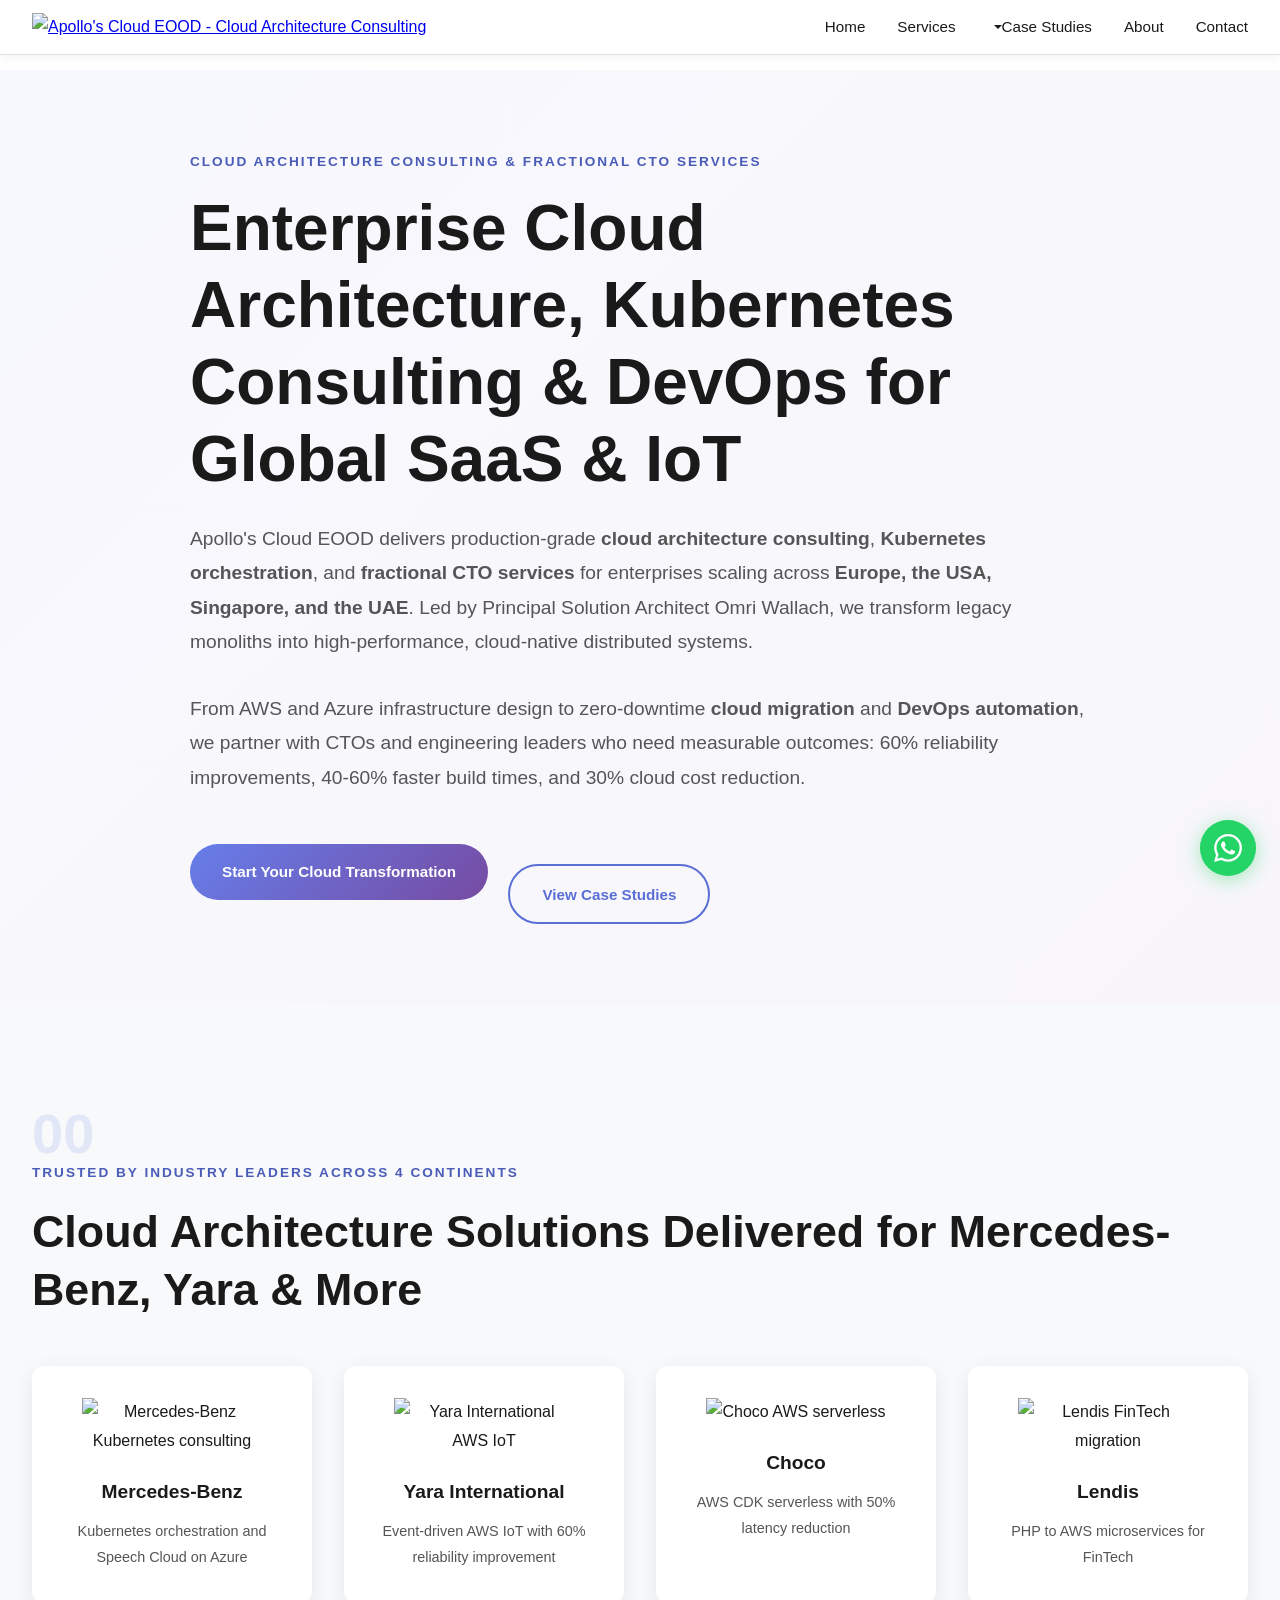
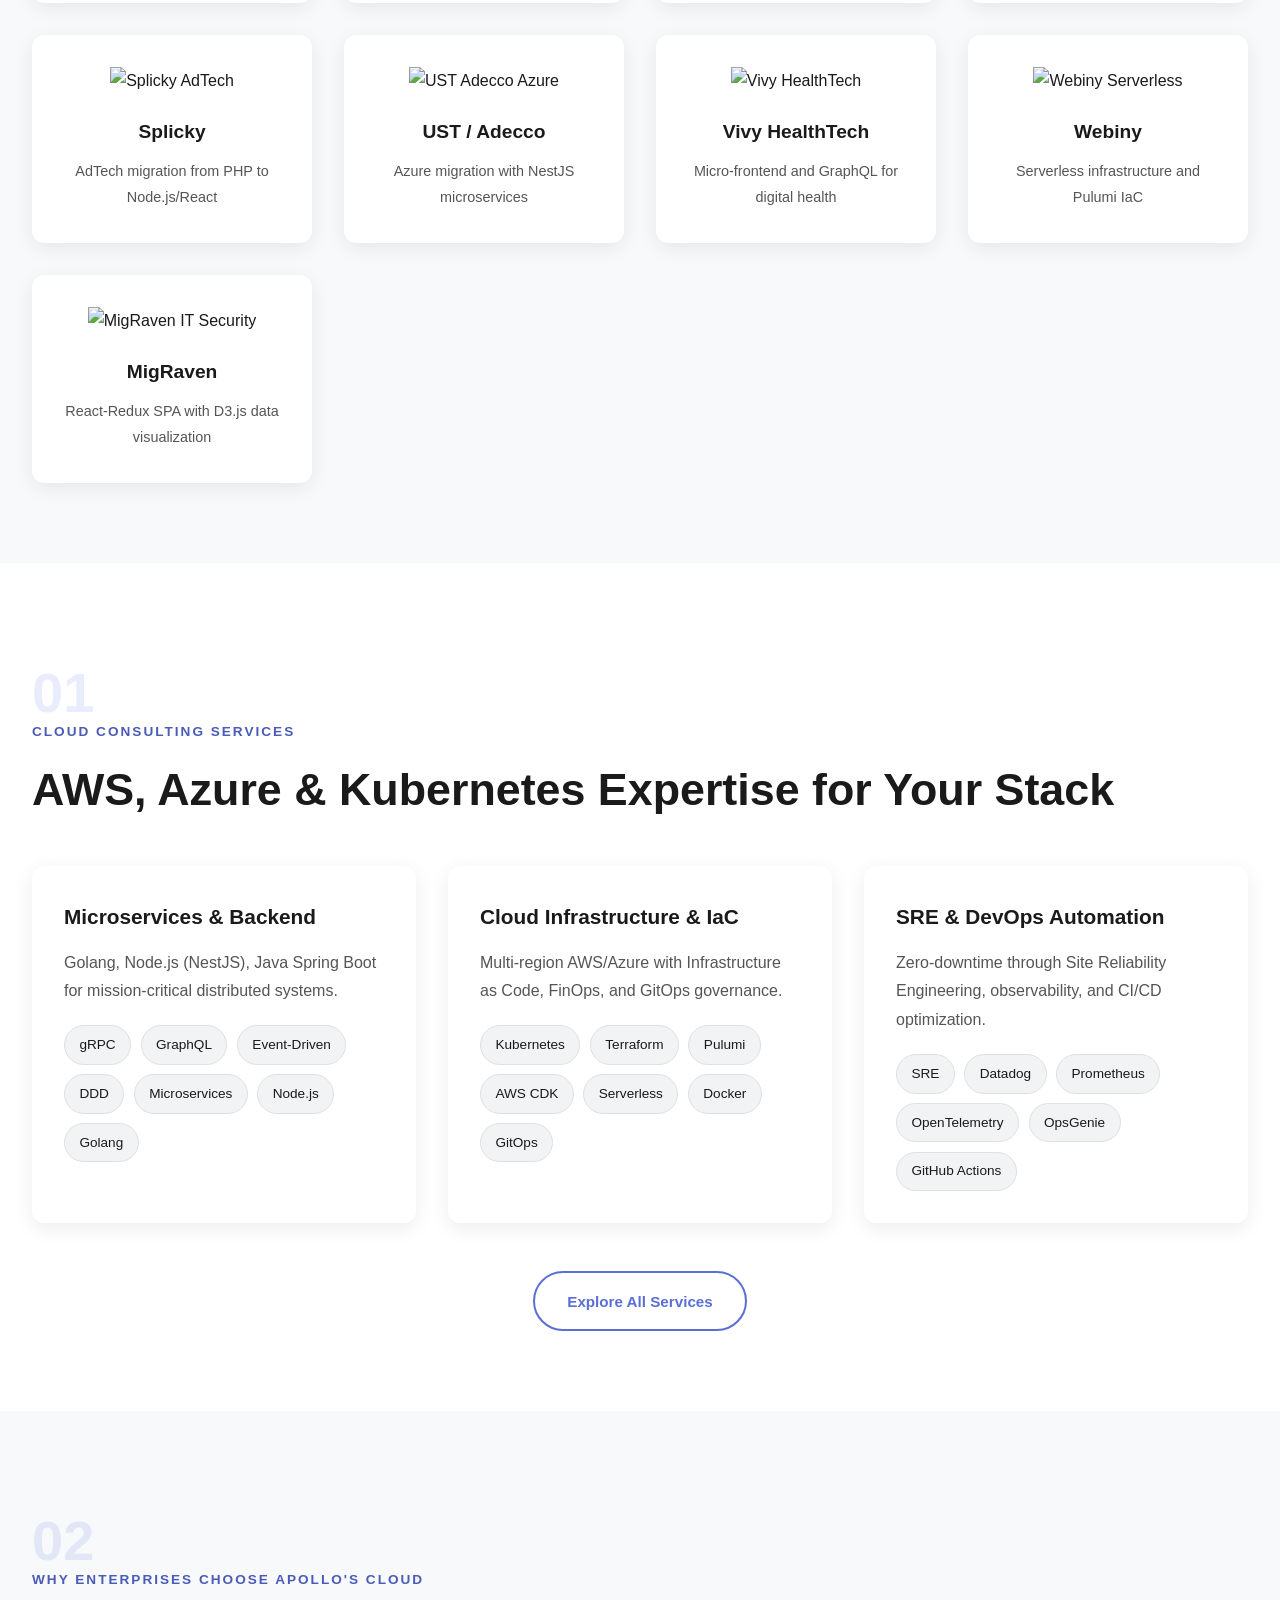
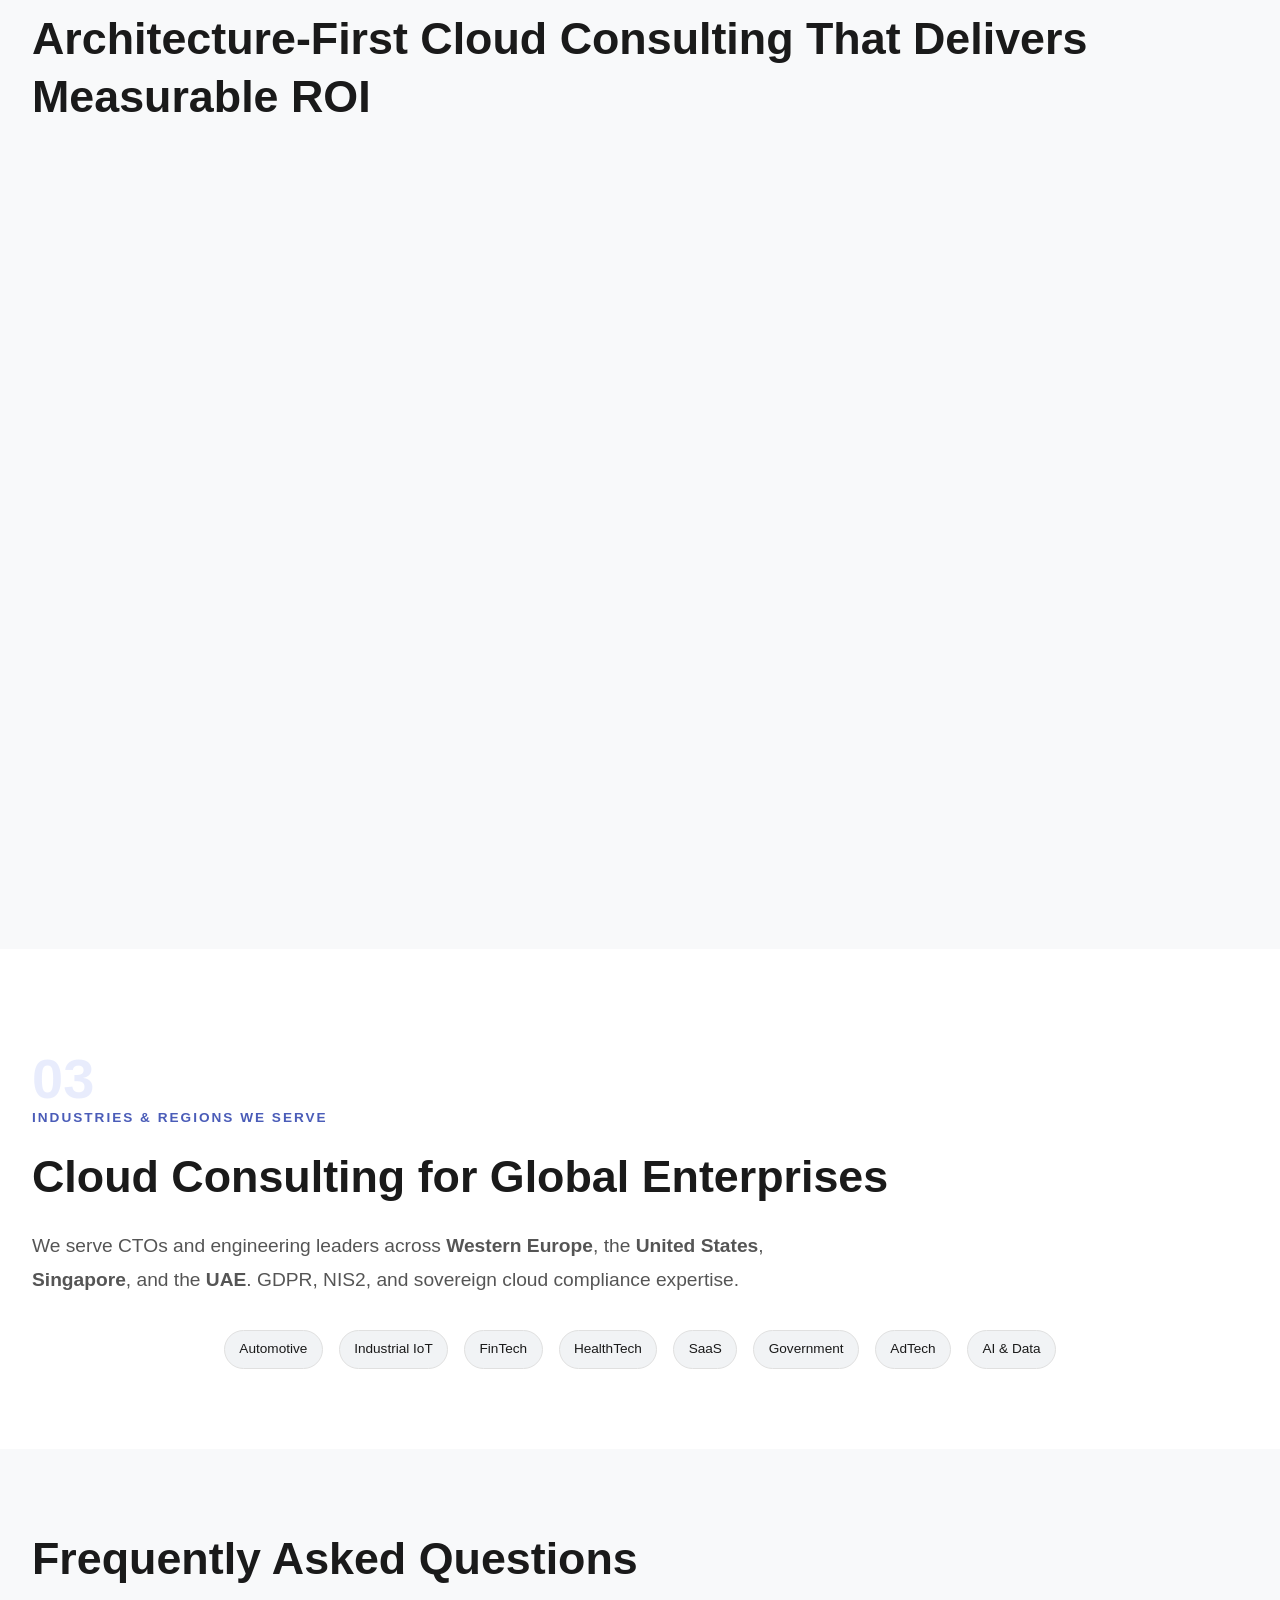
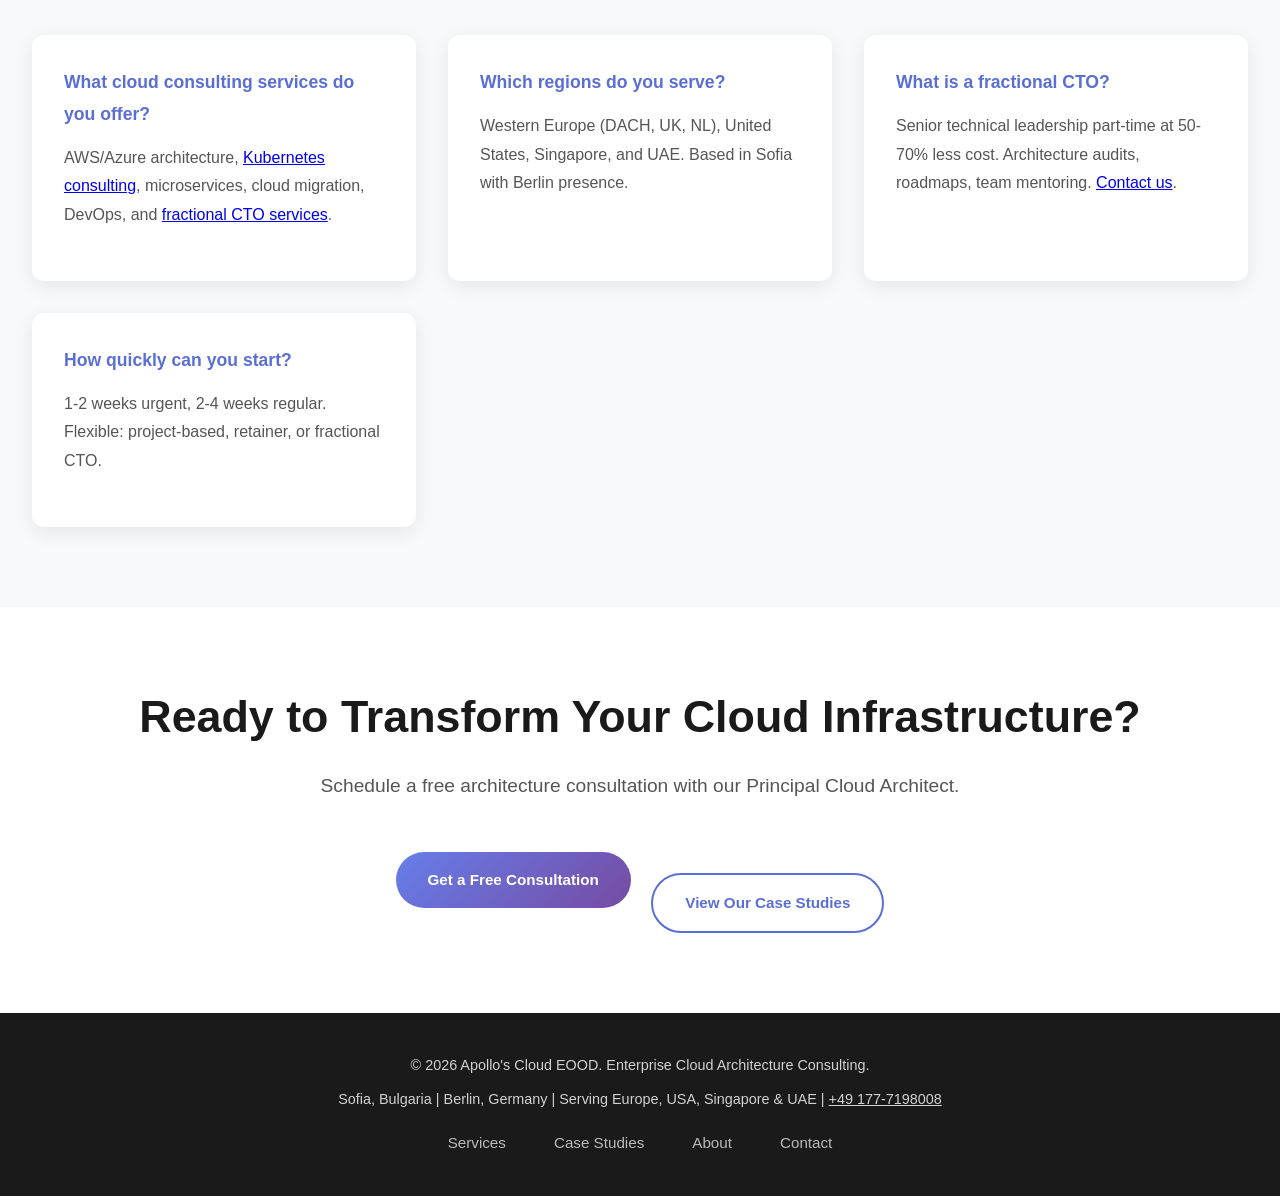
==== commit 0321e143: "feat: Add scroll animations + WhatsApp button to index.html" ====
--- a/index.html
+++ b/index.html
@@ -5,345 +5,109 @@
     <meta name="viewport" content="width=device-width, initial-scale=1.0">
     <title>Cloud Architecture Consulting | AWS &amp; Kubernetes Experts | Apollo's Cloud</title>
     <meta name="description" content="Enterprise cloud architecture consulting, Kubernetes orchestration, and fractional CTO services. AWS &amp; Azure experts serving Europe, USA, Singapore &amp; UAE. 60% reliability improvement proven.">
-    <meta name="keywords" content="cloud architecture consulting, fractional CTO services, Kubernetes consulting, AWS cloud consulting, DevOps consulting, cloud migration services, microservices architecture, platform engineering, cloud cost optimization">
-    <meta name="author" content="Omri Wallach">
     <meta name="robots" content="index, follow, max-image-preview:large, max-snippet:-1">
     <link rel="canonical" href="https://omriwa.github.io/apollos-cloud/">
     <link rel="sitemap" type="application/xml" href="sitemap.xml">
-    <!-- Open Graph -->
     <meta property="og:title" content="Cloud Architecture Consulting | AWS &amp; Kubernetes Experts">
-    <meta property="og:description" content="Enterprise cloud architecture, Kubernetes orchestration, and fractional CTO services for global enterprises. Serving Europe, USA, Singapore &amp; UAE.">
+    <meta property="og:description" content="Enterprise cloud architecture, Kubernetes orchestration, and fractional CTO services for global enterprises.">
     <meta property="og:type" content="website">
     <meta property="og:url" content="https://omriwa.github.io/apollos-cloud/">
     <meta property="og:image" content="https://apollos-cloud.eu/wp-content/uploads/2026/02/cropped-apollos.business.logo_-1-scaled-1.png">
     <meta property="og:site_name" content="Apollo's Cloud EOOD">
-    <meta property="og:locale" content="en_US">
-    <!-- Twitter Card -->
     <meta name="twitter:card" content="summary_large_image">
     <meta name="twitter:title" content="Cloud Architecture Consulting | Apollo's Cloud">
-    <meta name="twitter:description" content="Enterprise cloud architecture, Kubernetes, and fractional CTO services. Proven results for Mercedes-Benz, Yara International &amp; more.">
-    <!-- Geo targeting -->
     <meta name="geo.region" content="BG-22">
-    <meta name="geo.placename" content="Sofia">
-    <!-- Schema.org Organization -->
-    <script type="application/ld+json">
-    {
-      "@context": "https://schema.org",
-      "@graph": [
-        {
-          "@type": "Organization",
-          "@id": "https://omriwa.github.io/apollos-cloud/#organization",
-          "name": "Apollo's Cloud EOOD",
-          "url": "https://omriwa.github.io/apollos-cloud/",
-          "logo": "https://apollos-cloud.eu/wp-content/uploads/2026/02/cropped-apollos.business.logo_-1-scaled-1.png",
-          "description": "Enterprise cloud architecture consulting, Kubernetes orchestration, DevOps, and fractional CTO services serving Europe, USA, Singapore, and UAE.",
-          "foundingDate": "2024",
-          "address": {
-            "@type": "PostalAddress",
-            "streetAddress": "William Gladstone 30 str.",
-            "addressLocality": "Sofia",
-            "postalCode": "1000",
-            "addressCountry": "BG"
-          },
-          "contactPoint": {
-            "@type": "ContactPoint",
-            "telephone": "+491777198008",
-            "contactType": "sales",
-            "email": "omriwallach1992@gmail.com",
-            "areaServed": ["EU", "US", "SG", "AE"],
-            "availableLanguage": ["English", "German"]
-          },
-          "sameAs": [
-            "https://github.com/omriwa",
-            "https://linkedin.com/in/omri-wallach-19989a113"
-          ],
-          "areaServed": [
-            {"@type": "Country", "name": "Germany"},
-            {"@type": "Country", "name": "United Kingdom"},
-            {"@type": "Country", "name": "Netherlands"},
-            {"@type": "Country", "name": "United States"},
-            {"@type": "Country", "name": "Singapore"},
-            {"@type": "Country", "name": "United Arab Emirates"}
-          ],
-          "knowsAbout": ["Cloud Architecture", "Kubernetes", "AWS", "Azure", "DevOps", "Microservices", "Fractional CTO", "Platform Engineering", "Site Reliability Engineering"]
-        },
-        {
-          "@type": "WebSite",
-          "@id": "https://omriwa.github.io/apollos-cloud/#website",
-          "url": "https://omriwa.github.io/apollos-cloud/",
-          "name": "Apollo's Cloud EOOD",
-          "publisher": {"@id": "https://omriwa.github.io/apollos-cloud/#organization"}
-        },
-        {
-          "@type": "WebPage",
-          "@id": "https://omriwa.github.io/apollos-cloud/#webpage",
-          "url": "https://omriwa.github.io/apollos-cloud/",
-          "name": "Cloud Architecture Consulting | AWS & Kubernetes Experts | Apollo's Cloud",
-          "description": "Enterprise cloud architecture consulting, Kubernetes orchestration, and fractional CTO services.",
-          "isPartOf": {"@id": "https://omriwa.github.io/apollos-cloud/#website"},
-          "about": {"@id": "https://omriwa.github.io/apollos-cloud/#organization"}
-        },
-        {
-          "@type": "ProfessionalService",
-          "name": "Apollo's Cloud EOOD",
-          "image": "https://apollos-cloud.eu/wp-content/uploads/2026/02/cropped-apollos.business.logo_-1-scaled-1.png",
-          "priceRange": "$$$$",
-          "address": {
-            "@type": "PostalAddress",
-            "streetAddress": "William Gladstone 30 str.",
-            "addressLocality": "Sofia",
-            "postalCode": "1000",
-            "addressCountry": "BG"
-          },
-          "hasOfferCatalog": {
-            "@type": "OfferCatalog",
-            "name": "Cloud Consulting Services",
-            "itemListElement": [
-              {"@type": "Offer", "itemOffered": {"@type": "Service", "name": "Cloud Architecture Consulting", "description": "AWS and Azure cloud architecture design, migration strategy, and multi-region infrastructure planning"}},
-              {"@type": "Offer", "itemOffered": {"@type": "Service", "name": "Kubernetes Consulting Services", "description": "EKS, AKS, and GKE orchestration, progressive delivery, and container platform engineering"}},
-              {"@type": "Offer", "itemOffered": {"@type": "Service", "name": "Fractional CTO Services", "description": "Part-time technical leadership, architecture audits, and engineering team scaling"}},
-              {"@type": "Offer", "itemOffered": {"@type": "Service", "name": "DevOps Consulting", "description": "CI/CD automation, Infrastructure as Code, SRE, and platform engineering"}},
-              {"@type": "Offer", "itemOffered": {"@type": "Service", "name": "Cloud Migration Services", "description": "Legacy monolith to microservices migration, zero-downtime cloud transitions"}}
-            ]
-          }
-        },
-        {
-          "@type": "FAQPage",
-          "mainEntity": [
-            {
-              "@type": "Question",
-              "name": "What cloud architecture consulting services does Apollo's Cloud offer?",
-              "acceptedAnswer": {
-                "@type": "Answer",
-                "text": "Apollo's Cloud EOOD provides enterprise cloud architecture consulting including AWS and Azure infrastructure design, Kubernetes orchestration, microservices architecture, cloud migration, DevOps automation, and fractional CTO services. We serve clients across Europe, USA, Singapore, and the UAE."
-              }
-            },
-            {
-              "@type": "Question",
-              "name": "Which regions does Apollo's Cloud serve?",
-              "acceptedAnswer": {
-                "@type": "Answer",
-                "text": "We serve clients across Western Europe (Germany, UK, Netherlands, DACH region), the United States, Singapore, and the United Arab Emirates (Dubai, Abu Dhabi). Our team operates from Sofia, Bulgaria with direct DACH region presence."
-              }
-            },
-            {
-              "@type": "Question",
-              "name": "What is a fractional CTO and how can it benefit my company?",
-              "acceptedAnswer": {
-                "@type": "Answer",
-                "text": "A fractional CTO provides senior technical leadership on a part-time basis at 50-70% less cost than a full-time hire. Apollo's Cloud offers fractional CTO services including architecture audits, technology roadmaps, engineering team mentoring, and hands-on implementation guidance."
-              }
-            }
-          ]
-        }
-      ]
-    }
-    </script>
+    <script type="application/ld+json">{"@context":"https://schema.org","@graph":[{"@type":"Organization","@id":"https://omriwa.github.io/apollos-cloud/#organization","name":"Apollo's Cloud EOOD","url":"https://omriwa.github.io/apollos-cloud/","logo":"https://apollos-cloud.eu/wp-content/uploads/2026/02/cropped-apollos.business.logo_-1-scaled-1.png","foundingDate":"2024","address":{"@type":"PostalAddress","streetAddress":"William Gladstone 30","addressLocality":"Sofia","postalCode":"1000","addressCountry":"BG"},"contactPoint":{"@type":"ContactPoint","telephone":"+491777198008","contactType":"sales","email":"omriwallach1992@gmail.com","areaServed":["EU","US","SG","AE"],"availableLanguage":["English","German"]},"sameAs":["https://github.com/omriwa","https://linkedin.com/in/omri-wallach-19989a113"],"areaServed":[{"@type":"Country","name":"Germany"},{"@type":"Country","name":"United Kingdom"},{"@type":"Country","name":"United States"},{"@type":"Country","name":"Singapore"},{"@type":"Country","name":"United Arab Emirates"}]},{"@type":"WebSite","url":"https://omriwa.github.io/apollos-cloud/","name":"Apollo's Cloud EOOD"},{"@type":"ProfessionalService","name":"Apollo's Cloud EOOD","priceRange":"$$$$","hasOfferCatalog":{"@type":"OfferCatalog","name":"Cloud Consulting Services","itemListElement":[{"@type":"Offer","itemOffered":{"@type":"Service","name":"Cloud Architecture Consulting"}},{"@type":"Offer","itemOffered":{"@type":"Service","name":"Kubernetes Consulting Services"}},{"@type":"Offer","itemOffered":{"@type":"Service","name":"Fractional CTO Services"}},{"@type":"Offer","itemOffered":{"@type":"Service","name":"DevOps Consulting"}},{"@type":"Offer","itemOffered":{"@type":"Service","name":"Cloud Migration Services"}}]}},{"@type":"FAQPage","mainEntity":[{"@type":"Question","name":"What cloud consulting services does Apollo's Cloud offer?","acceptedAnswer":{"@type":"Answer","text":"We provide AWS/Azure architecture design, Kubernetes orchestration, microservices architecture, cloud migration, DevOps automation, and fractional CTO services across Europe, USA, Singapore, and UAE."}},{"@type":"Question","name":"Which regions does Apollo's Cloud serve?","acceptedAnswer":{"@type":"Answer","text":"Western Europe (Germany, UK, Netherlands), United States, Singapore, and United Arab Emirates. Based in Sofia, Bulgaria with Berlin presence."}},{"@type":"Question","name":"What is a fractional CTO?","acceptedAnswer":{"@type":"Answer","text":"A fractional CTO provides senior technical leadership part-time at 50-70% less cost. We offer architecture audits, roadmaps, team mentoring, and hands-on implementation."}}]}]}</script>
     <link rel="stylesheet" href="css/style.css">
     <link rel="stylesheet" href="css/nav.css">
+    <link rel="stylesheet" href="css/animations.css">
     <link rel="icon" type="image/png" href="https://apollos-cloud.eu/wp-content/uploads/2026/02/cropped-apollos.business.logo_-1-scaled-1-235x165.png">
 </head>
 <body>
-    <header role="banner">
-        <div class="header-container">
-            <a href="index.html" class="logo" aria-label="Apollo's Cloud EOOD - Home">
-                <img src="https://apollos-cloud.eu/wp-content/uploads/2026/02/cropped-apollos.business.logo_-1-scaled-1-235x165.png" alt="Apollo's Cloud EOOD - Cloud Architecture Consulting" width="235" height="165">
-            </a>
-            <nav role="navigation" aria-label="Main navigation">
-                <ul>
-                    <li><a href="index.html" aria-current="page">Home</a></li>
-                    <li><a href="what-we-do.html">Services</a></li>
-                    <li class="has-dropdown"><a href="case-studies.html">Case Studies</a>
-                        <ul class="dropdown">
-                            <li><a href="yara-iot-platform.html">Yara International</a></li>
-                            <li><a href="mercedes-benz-kubernetes.html">Mercedes-Benz</a></li>
-                            <li><a href="choco-notification-system.html">Choco</a></li>
-                            <li><a href="lendis-fintech.html">Lendis</a></li>
-                            <li><a href="vivy-healthtech.html">Vivy HealthTech</a></li>
-                            <li><a href="migraven-it-security.html">MigRaven</a></li>
-                            <li><a href="splicky-adtech.html">Splicky</a></li>
-                            <li><a href="ust-adecco-azure.html">UST / Adecco</a></li>
-                            <li><a href="webiny-serverless.html">Webiny</a></li>
-                        </ul>
-                    </li>
-                    <li><a href="about-us.html">About</a></li>
-                    <li><a href="contact.html">Contact</a></li>
-                </ul>
-            </nav>
-            <button class="mobile-menu-toggle" aria-label="Toggle navigation menu" onclick="document.querySelector('nav ul').classList.toggle('active')">
-                <span></span><span></span><span></span>
-            </button>
-        </div>
-    </header>
+    <header role="banner"><div class="header-container"><a href="index.html" class="logo" aria-label="Apollo's Cloud EOOD - Home"><img src="https://apollos-cloud.eu/wp-content/uploads/2026/02/cropped-apollos.business.logo_-1-scaled-1-235x165.png" alt="Apollo's Cloud EOOD - Cloud Architecture Consulting" width="235" height="165"></a><nav role="navigation" aria-label="Main navigation"><ul><li><a href="index.html" aria-current="page">Home</a></li><li><a href="what-we-do.html">Services</a></li><li class="has-dropdown"><a href="case-studies.html">Case Studies</a><ul class="dropdown"><li><a href="yara-iot-platform.html">Yara International</a></li><li><a href="mercedes-benz-kubernetes.html">Mercedes-Benz</a></li><li><a href="choco-notification-system.html">Choco</a></li><li><a href="lendis-fintech.html">Lendis</a></li><li><a href="vivy-healthtech.html">Vivy HealthTech</a></li><li><a href="migraven-it-security.html">MigRaven</a></li><li><a href="splicky-adtech.html">Splicky</a></li><li><a href="ust-adecco-azure.html">UST / Adecco</a></li><li><a href="webiny-serverless.html">Webiny</a></li></ul></li><li><a href="about-us.html">About</a></li><li><a href="contact.html">Contact</a></li></ul></nav><button class="mobile-menu-toggle" aria-label="Toggle navigation menu" onclick="document.querySelector('nav ul').classList.toggle('active')"><span></span><span></span><span></span></button></div></header>
 
     <main id="main-content">
-    <!-- Hero Section -->
-    <section class="hero" aria-labelledby="hero-heading">
-        <div class="container">
-            <div class="hero-content fade-in">
-                <p class="section-label">Cloud Architecture Consulting &amp; Fractional CTO Services</p>
-                <h1 id="hero-heading">Enterprise Cloud Architecture, Kubernetes Consulting &amp; DevOps for Global SaaS &amp; IoT</h1>
-                <p class="lead-text">Apollo's Cloud EOOD delivers production-grade <strong>cloud architecture consulting</strong>, <strong>Kubernetes orchestration</strong>, and <strong>fractional CTO services</strong> for enterprises scaling across <strong>Europe, the USA, Singapore, and the UAE</strong>. Led by Principal Solution Architect Omri Wallach, we transform legacy monoliths into high-performance, cloud-native distributed systems.</p>
-                <p class="lead-text">From AWS and Azure infrastructure design to zero-downtime <strong>cloud migration</strong> and <strong>DevOps automation</strong>, we partner with CTOs and engineering leaders who need measurable outcomes: 60% reliability improvements, 40-60% faster build times, and 30% cloud cost reduction.</p>
-                <a href="contact.html" class="cta-button" role="button">Start Your Cloud Transformation</a>
-                <a href="case-studies.html" class="cta-secondary" role="button">View Case Studies</a>
-            </div>
+    <section class="hero" aria-labelledby="hero-heading"><div class="container"><div class="hero-content">
+        <p class="section-label">Cloud Architecture Consulting &amp; Fractional CTO Services</p>
+        <h1 id="hero-heading">Enterprise Cloud Architecture, Kubernetes Consulting &amp; DevOps for Global SaaS &amp; IoT</h1>
+        <p class="lead-text">Apollo's Cloud EOOD delivers production-grade <strong>cloud architecture consulting</strong>, <strong>Kubernetes orchestration</strong>, and <strong>fractional CTO services</strong> for enterprises scaling across <strong>Europe, the USA, Singapore, and the UAE</strong>. Led by Principal Solution Architect Omri Wallach, we transform legacy monoliths into high-performance, cloud-native distributed systems.</p>
+        <p class="lead-text">From AWS and Azure infrastructure design to zero-downtime <strong>cloud migration</strong> and <strong>DevOps automation</strong>, we partner with CTOs and engineering leaders who need measurable outcomes: 60% reliability improvements, 40-60% faster build times, and 30% cloud cost reduction.</p>
+        <a href="contact.html" class="cta-button" role="button">Start Your Cloud Transformation</a>
+        <a href="case-studies.html" class="cta-secondary" role="button">View Case Studies</a>
+    </div></div></section>
+
+    <section class="section-gray" aria-labelledby="partners-heading"><div class="container">
+        <p class="section-number" aria-hidden="true">00</p>
+        <p class="section-label">Trusted by Industry Leaders Across 4 Continents</p>
+        <h2 id="partners-heading">Cloud Architecture Solutions Delivered for Mercedes-Benz, Yara &amp; More</h2>
+        <div class="clients-grid">
+            <a href="mercedes-benz-kubernetes.html" class="client-card" style="text-decoration:none;color:inherit"><img src="https://apollos-cloud.eu/wp-content/uploads/2026/02/mercedes-benz-kubernetes-cloud-architecture.svg" alt="Mercedes-Benz Kubernetes consulting" width="200" height="120" loading="lazy"><h3 style="font-size:1.2rem">Mercedes-Benz</h3><p>Kubernetes orchestration and Speech Cloud on Azure</p></a>
+            <a href="yara-iot-platform.html" class="client-card" style="text-decoration:none;color:inherit"><img src="https://apollos-cloud.eu/wp-content/uploads/2026/02/yara-international-aws-iot-architecture.svg" alt="Yara International AWS IoT" width="200" height="120" loading="lazy"><h3 style="font-size:1.2rem">Yara International</h3><p>Event-driven AWS IoT with 60% reliability improvement</p></a>
+            <a href="choco-notification-system.html" class="client-card" style="text-decoration:none;color:inherit"><img src="https://apollos-cloud.eu/wp-content/uploads/2026/02/choco-aws-serverless-distributed-systems.jpeg" alt="Choco AWS serverless" width="200" height="120" loading="lazy"><h3 style="font-size:1.2rem">Choco</h3><p>AWS CDK serverless with 50% latency reduction</p></a>
+            <a href="lendis-fintech.html" class="client-card" style="text-decoration:none;color:inherit"><img src="https://apollos-cloud.eu/wp-content/uploads/2026/02/lendis-aws-microservices-migration.webp" alt="Lendis FinTech migration" width="200" height="120" loading="lazy"><h3 style="font-size:1.2rem">Lendis</h3><p>PHP to AWS microservices for FinTech</p></a>
+            <a href="splicky-adtech.html" class="client-card" style="text-decoration:none;color:inherit"><img src="https://apollos-cloud.eu/wp-content/uploads/2026/02/splicky-adtech-node-react-migration.svg" alt="Splicky AdTech" width="200" height="120" loading="lazy"><h3 style="font-size:1.2rem">Splicky</h3><p>AdTech migration from PHP to Node.js/React</p></a>
+            <a href="ust-adecco-azure.html" class="client-card" style="text-decoration:none;color:inherit"><img src="https://apollos-cloud.eu/wp-content/uploads/2026/02/adecco-azure-nestjs-cloud-migration.svg" alt="UST Adecco Azure" width="200" height="120" loading="lazy"><h3 style="font-size:1.2rem">UST / Adecco</h3><p>Azure migration with NestJS microservices</p></a>
+            <a href="vivy-healthtech.html" class="client-card" style="text-decoration:none;color:inherit"><img src="https://apollos-cloud.eu/wp-content/uploads/2026/02/vivy-healthtech-aws-microservices.svg" alt="Vivy HealthTech" width="200" height="120" loading="lazy"><h3 style="font-size:1.2rem">Vivy HealthTech</h3><p>Micro-frontend and GraphQL for digital health</p></a>
+            <a href="webiny-serverless.html" class="client-card" style="text-decoration:none;color:inherit"><img src="https://apollos-cloud.eu/wp-content/uploads/2026/02/webiny-serverless-pulumi-infrastructure.png" alt="Webiny Serverless" width="200" height="120" loading="lazy"><h3 style="font-size:1.2rem">Webiny</h3><p>Serverless infrastructure and Pulumi IaC</p></a>
+            <a href="migraven-it-security.html" class="client-card" style="text-decoration:none;color:inherit"><img src="https://apollos-cloud.eu/wp-content/uploads/2026/02/migraven-it-security-react-visualization.png" alt="MigRaven IT Security" width="200" height="120" loading="lazy"><h3 style="font-size:1.2rem">MigRaven</h3><p>React-Redux SPA with D3.js data visualization</p></a>
         </div>
-    </section>
+    </div></section>
 
-    <!-- Trusted Partners -->
-    <section class="section-gray" aria-labelledby="partners-heading">
-        <div class="container">
-            <p class="section-number" aria-hidden="true">00</p>
-            <p class="section-label">Trusted by Industry Leaders Across 4 Continents</p>
-            <h2 id="partners-heading">Cloud Architecture Solutions Delivered for Mercedes-Benz, Yara &amp; More</h2>
-            <div class="clients-grid">
-                <a href="mercedes-benz-kubernetes.html" class="client-card" style="text-decoration:none;color:inherit"><img src="https://apollos-cloud.eu/wp-content/uploads/2026/02/mercedes-benz-kubernetes-cloud-architecture.svg" alt="Mercedes-Benz Kubernetes cloud architecture consulting case study" width="200" height="120" loading="lazy"><h3 style="font-size:1.2rem">Mercedes-Benz</h3><p>Kubernetes orchestration and Speech Cloud platform on Azure for connected vehicles</p></a>
-                <a href="yara-iot-platform.html" class="client-card" style="text-decoration:none;color:inherit"><img src="https://apollos-cloud.eu/wp-content/uploads/2026/02/yara-international-aws-iot-architecture.svg" alt="Yara International AWS IoT cloud architecture case study" width="200" height="120" loading="lazy"><h3 style="font-size:1.2rem">Yara International</h3><p>Event-driven AWS IoT platform with 60% deployment reliability improvement</p></a>
-                <a href="choco-notification-system.html" class="client-card" style="text-decoration:none;color:inherit"><img src="https://apollos-cloud.eu/wp-content/uploads/2026/02/choco-aws-serverless-distributed-systems.jpeg" alt="Choco AWS serverless cloud migration case study" width="200" height="120" loading="lazy"><h3 style="font-size:1.2rem">Choco</h3><p>AWS CDK serverless notification system with 50% latency reduction</p></a>
-                <a href="lendis-fintech.html" class="client-card" style="text-decoration:none;color:inherit"><img src="https://apollos-cloud.eu/wp-content/uploads/2026/02/lendis-aws-microservices-migration.webp" alt="Lendis FinTech AWS microservices migration case study" width="200" height="120" loading="lazy"><h3 style="font-size:1.2rem">Lendis</h3><p>Legacy PHP to AWS microservices migration for FinTech</p></a>
-                <a href="splicky-adtech.html" class="client-card" style="text-decoration:none;color:inherit"><img src="https://apollos-cloud.eu/wp-content/uploads/2026/02/splicky-adtech-node-react-migration.svg" alt="Splicky AdTech Node.js React migration case study" width="200" height="120" loading="lazy"><h3 style="font-size:1.2rem">Splicky</h3><p>AdTech platform migration from PHP to Node.js and React</p></a>
-                <a href="ust-adecco-azure.html" class="client-card" style="text-decoration:none;color:inherit"><img src="https://apollos-cloud.eu/wp-content/uploads/2026/02/adecco-azure-nestjs-cloud-migration.svg" alt="UST Adecco Azure NestJS cloud migration case study" width="200" height="120" loading="lazy"><h3 style="font-size:1.2rem">UST / Adecco</h3><p>Azure cloud migration with fault-tolerant NestJS microservices</p></a>
-                <a href="vivy-healthtech.html" class="client-card" style="text-decoration:none;color:inherit"><img src="https://apollos-cloud.eu/wp-content/uploads/2026/02/vivy-healthtech-aws-microservices.svg" alt="Vivy HealthTech AWS GraphQL microservices case study" width="200" height="120" loading="lazy"><h3 style="font-size:1.2rem">Vivy HealthTech</h3><p>Micro-frontend architecture and GraphQL API for digital health</p></a>
-                <a href="webiny-serverless.html" class="client-card" style="text-decoration:none;color:inherit"><img src="https://apollos-cloud.eu/wp-content/uploads/2026/02/webiny-serverless-pulumi-infrastructure.png" alt="Webiny serverless Pulumi infrastructure as code case study" width="200" height="120" loading="lazy"><h3 style="font-size:1.2rem">Webiny</h3><p>Serverless infrastructure and Pulumi IaC for open-source CMS</p></a>
-                <a href="migraven-it-security.html" class="client-card" style="text-decoration:none;color:inherit"><img src="https://apollos-cloud.eu/wp-content/uploads/2026/02/migraven-it-security-react-visualization.png" alt="MigRaven React D3.js IT security data visualization case study" width="200" height="120" loading="lazy"><h3 style="font-size:1.2rem">MigRaven</h3><p>React-Redux SPA with D3.js data visualization for IT security</p></a>
-            </div>
+    <section aria-labelledby="services-heading"><div class="container">
+        <p class="section-number" aria-hidden="true">01</p>
+        <p class="section-label">Cloud Consulting Services</p>
+        <h2 id="services-heading">AWS, Azure &amp; Kubernetes Expertise for Your Stack</h2>
+        <div class="tech-grid">
+            <div class="tech-column"><h3 style="font-size:1.3rem">Microservices &amp; Backend</h3><p>Golang, Node.js (NestJS), Java Spring Boot for mission-critical distributed systems.</p><div class="tech-tags"><span class="tech-tag">gRPC</span><span class="tech-tag">GraphQL</span><span class="tech-tag">Event-Driven</span><span class="tech-tag">DDD</span><span class="tech-tag">Microservices</span><span class="tech-tag">Node.js</span><span class="tech-tag">Golang</span></div></div>
+            <div class="tech-column"><h3 style="font-size:1.3rem">Cloud Infrastructure &amp; IaC</h3><p>Multi-region AWS/Azure with Infrastructure as Code, FinOps, and GitOps governance.</p><div class="tech-tags"><span class="tech-tag">Kubernetes</span><span class="tech-tag">Terraform</span><span class="tech-tag">Pulumi</span><span class="tech-tag">AWS CDK</span><span class="tech-tag">Serverless</span><span class="tech-tag">Docker</span><span class="tech-tag">GitOps</span></div></div>
+            <div class="tech-column"><h3 style="font-size:1.3rem">SRE &amp; DevOps Automation</h3><p>Zero-downtime through Site Reliability Engineering, observability, and CI/CD optimization.</p><div class="tech-tags"><span class="tech-tag">SRE</span><span class="tech-tag">Datadog</span><span class="tech-tag">Prometheus</span><span class="tech-tag">OpenTelemetry</span><span class="tech-tag">OpsGenie</span><span class="tech-tag">GitHub Actions</span></div></div>
         </div>
-    </section>
+        <p style="text-align:center;margin-top:2rem"><a href="what-we-do.html" class="cta-secondary">Explore All Services</a></p>
+    </div></section>
 
-    <!-- Cloud Consulting Services -->
-    <section aria-labelledby="services-heading">
-        <div class="container">
-            <p class="section-number" aria-hidden="true">01</p>
-            <p class="section-label">Cloud Consulting Services</p>
-            <h2 id="services-heading">AWS, Azure &amp; Kubernetes Expertise for Your Stack</h2>
-            <div class="tech-grid">
-                <div class="tech-column">
-                    <h3 style="font-size:1.3rem">Microservices &amp; Backend Engineering</h3>
-                    <p>High-performance distributed systems built with Golang, Node.js (NestJS), and Java Spring Boot for mission-critical workloads.</p>
-                    <div class="tech-tags"><span class="tech-tag">gRPC &amp; Protobuf</span><span class="tech-tag">GraphQL Federation</span><span class="tech-tag">Event-Driven Architecture</span><span class="tech-tag">Domain-Driven Design</span><span class="tech-tag">Microservices</span><span class="tech-tag">Node.js</span><span class="tech-tag">Golang</span></div>
-                </div>
-                <div class="tech-column">
-                    <h3 style="font-size:1.3rem">Cloud Infrastructure &amp; Platform Engineering</h3>
-                    <p>Multi-region AWS and Azure environments managed through Infrastructure as Code with automated governance and FinOps cost optimization.</p>
-                    <div class="tech-tags"><span class="tech-tag">Kubernetes (EKS/AKS/GKE)</span><span class="tech-tag">Terraform</span><span class="tech-tag">Pulumi</span><span class="tech-tag">AWS CDK</span><span class="tech-tag">Serverless</span><span class="tech-tag">Docker</span><span class="tech-tag">GitOps</span></div>
-                </div>
-                <div class="tech-column">
-                    <h3 style="font-size:1.3rem">SRE, Observability &amp; DevOps Automation</h3>
-                    <p>Zero-downtime operations through Site Reliability Engineering, Observability-as-Code, and high-velocity CI/CD pipeline optimization.</p>
-                    <div class="tech-tags"><span class="tech-tag">SRE Methodology</span><span class="tech-tag">Datadog</span><span class="tech-tag">Prometheus</span><span class="tech-tag">OpenTelemetry</span><span class="tech-tag">OpsGenie</span><span class="tech-tag">GitHub Actions</span><span class="tech-tag">CloudWatch</span></div>
-                </div>
-            </div>
-            <p style="text-align:center;margin-top:2rem"><a href="what-we-do.html" class="cta-secondary">Explore All Services</a></p>
+    <section class="section-gray" aria-labelledby="approach-heading"><div class="container">
+        <p class="section-number" aria-hidden="true">02</p>
+        <p class="section-label">Why Enterprises Choose Apollo's Cloud</p>
+        <h2 id="approach-heading">Architecture-First Cloud Consulting That Delivers Measurable ROI</h2>
+        <div class="features-grid">
+            <div class="feature-item"><div class="feature-content"><h3>Architecture-First Delivery</h3><p>Every engagement starts with a rigorous technical blueprint using <strong>Domain-Driven Design (DDD)</strong>. We mitigate technical debt before writing code, specializing in <strong>decoupling legacy monoliths into cloud-native microservices</strong>.</p></div><div class="feature-image"><img src="https://apollos-cloud.eu/wp-content/uploads/2026/02/Engineering-First-Approach-1024x683.png" alt="Cloud architecture consulting with DDD" width="1024" height="683" loading="lazy"></div></div>
+            <div class="feature-item"><div class="feature-image"><img src="https://apollos-cloud.eu/wp-content/uploads/2026/02/Enterprise-Production-Experience.png" alt="Enterprise Kubernetes consulting" width="600" height="400" loading="lazy"></div><div class="feature-content"><h3>Proven Enterprise Track Record</h3><p>We build for environments where downtime costs millions. <strong>Mercedes-Benz Speech Cloud</strong>, <strong>Yara International</strong> IoT, and <strong>Choco</strong> notification systems — 99.9%+ reliability through advanced SRE.</p></div></div>
+            <div class="feature-item"><div class="feature-content"><h3>Cloud-Native Infrastructure as Code</h3><p>Using <strong>Terraform, Pulumi, and AWS CDK</strong>, we automate multi-region deployments with GitOps governance. Our <strong>cloud cost optimization</strong> typically reduces spend by 30%.</p></div><div class="feature-image"><img src="https://apollos-cloud.eu/wp-content/uploads/2026/02/Cloud-Native-And-Scalable.png" alt="Infrastructure as Code consulting" width="600" height="400" loading="lazy"></div></div>
+            <div class="feature-item"><div class="feature-image"><img src="https://apollos-cloud.eu/wp-content/uploads/2026/02/Leadership-And-Implementation.png" alt="Fractional CTO services" width="600" height="400" loading="lazy"></div><div class="feature-content"><h3>Fractional CTO &amp; Technical Leadership</h3><p>Senior engineering leadership at <strong>50-70% less</strong> than full-time. We drive the full SDLC with TDD/BDD, automated CI/CD, and structured team mentoring.</p></div></div>
         </div>
-    </section>
+    </div></section>
 
-    <!-- Why Partner With Us -->
-    <section class="section-gray" aria-labelledby="approach-heading">
-        <div class="container">
-            <p class="section-number" aria-hidden="true">02</p>
-            <p class="section-label">Why Enterprises Choose Apollo's Cloud</p>
-            <h2 id="approach-heading">Architecture-First Cloud Consulting That Delivers Measurable ROI</h2>
-            <div class="features-grid">
-                <div class="feature-item">
-                    <div class="feature-content">
-                        <h3 style="font-size:1.4rem;color:var(--accent-color)">Architecture-First Delivery</h3>
-                        <p>Every engagement begins with a rigorous technical blueprint using <strong>Domain-Driven Design (DDD)</strong>. We mitigate technical debt before writing code, specializing in <strong>decoupling legacy monoliths into cloud-native microservices</strong>. Our architecture audits have saved clients months of rework and hundreds of thousands in avoided costs.</p>
-                    </div>
-                    <div class="feature-image"><img src="https://apollos-cloud.eu/wp-content/uploads/2026/02/Engineering-First-Approach-1024x683.png" alt="Cloud architecture consulting with Domain-Driven Design approach" width="1024" height="683" loading="lazy"></div>
-                </div>
-                <div class="feature-item">
-                    <div class="feature-image"><img src="https://apollos-cloud.eu/wp-content/uploads/2026/02/Enterprise-Production-Experience.png" alt="Enterprise Kubernetes consulting for Mercedes-Benz and Yara International" width="600" height="400" loading="lazy"></div>
-                    <div class="feature-content">
-                        <h3 style="font-size:1.4rem;color:var(--accent-color)">Proven Enterprise Track Record</h3>
-                        <p>We build for environments where downtime costs millions. Our team has optimized the <strong>Mercedes-Benz Speech Cloud</strong> across multi-cluster Kubernetes, managed <strong>Yara International's</strong> global IoT sensor networks, and built fault-tolerant notification systems for <strong>Choco</strong>. We deliver 99.9%+ reliability through advanced SRE practices.</p>
-                    </div>
-                </div>
-                <div class="feature-item">
-                    <div class="feature-content">
-                        <h3 style="font-size:1.4rem;color:var(--accent-color)">Cloud-Native Infrastructure as Code</h3>
-                        <p>Using <strong>Terraform, Pulumi, and AWS CDK</strong>, we automate multi-region deployments with GitOps-driven governance. Our <strong>cloud cost optimization</strong> strategies typically reduce operational spend by 30% while improving scalability. Every infrastructure change is version-controlled, peer-reviewed, and instantly recoverable.</p>
-                    </div>
-                    <div class="feature-image"><img src="https://apollos-cloud.eu/wp-content/uploads/2026/02/Cloud-Native-And-Scalable.png" alt="Infrastructure as Code with Terraform and AWS CDK for cloud cost optimization" width="600" height="400" loading="lazy"></div>
-                </div>
-                <div class="feature-item">
-                    <div class="feature-image"><img src="https://apollos-cloud.eu/wp-content/uploads/2026/02/Leadership-And-Implementation.png" alt="Fractional CTO services and technical leadership for engineering teams" width="600" height="400" loading="lazy"></div>
-                    <div class="feature-content">
-                        <h3 style="font-size:1.4rem;color:var(--accent-color)">Fractional CTO &amp; Technical Leadership</h3>
-                        <p>Our <strong>fractional CTO services</strong> provide senior engineering leadership at 50-70% less cost than a full-time hire. We drive the full SDLC with rigorous TDD/BDD standards (Jest, Cypress), automated CI/CD, and structured team mentoring. Your engineering team grows while your product scales.</p>
-                    </div>
-                </div>
-            </div>
+    <section aria-labelledby="industries-heading"><div class="container">
+        <p class="section-number" aria-hidden="true">03</p>
+        <p class="section-label">Industries &amp; Regions We Serve</p>
+        <h2 id="industries-heading">Cloud Consulting for Global Enterprises</h2>
+        <p class="lead-text" style="max-width:800px">We serve CTOs and engineering leaders across <strong>Western Europe</strong>, the <strong>United States</strong>, <strong>Singapore</strong>, and the <strong>UAE</strong>. GDPR, NIS2, and sovereign cloud compliance expertise.</p>
+        <div class="tech-tags" style="justify-content:center;display:flex;flex-wrap:wrap;margin-top:2rem;gap:1rem"><span class="tech-tag">Automotive</span><span class="tech-tag">Industrial IoT</span><span class="tech-tag">FinTech</span><span class="tech-tag">HealthTech</span><span class="tech-tag">SaaS</span><span class="tech-tag">Government</span><span class="tech-tag">AdTech</span><span class="tech-tag">AI &amp; Data</span></div>
+    </div></section>
+
+    <section class="section-gray" aria-labelledby="faq-heading"><div class="container">
+        <h2 id="faq-heading">Frequently Asked Questions</h2>
+        <div class="services-grid" style="grid-template-columns:repeat(auto-fit,minmax(min(380px,100%),1fr))">
+            <div class="service-card"><h3 style="font-size:1.1rem">What cloud consulting services do you offer?</h3><p>AWS/Azure architecture, <a href="what-we-do.html">Kubernetes consulting</a>, microservices, cloud migration, DevOps, and <a href="about-us.html">fractional CTO services</a>.</p></div>
+            <div class="service-card"><h3 style="font-size:1.1rem">Which regions do you serve?</h3><p>Western Europe (DACH, UK, NL), United States, Singapore, and UAE. Based in Sofia with Berlin presence.</p></div>
+            <div class="service-card"><h3 style="font-size:1.1rem">What is a fractional CTO?</h3><p>Senior technical leadership part-time at 50-70% less cost. Architecture audits, roadmaps, team mentoring. <a href="contact.html">Contact us</a>.</p></div>
+            <div class="service-card"><h3 style="font-size:1.1rem">How quickly can you start?</h3><p>1-2 weeks urgent, 2-4 weeks regular. Flexible: project-based, retainer, or fractional CTO.</p></div>
         </div>
-    </section>
+    </div></section>
 
-    <!-- Industries & Regions -->
-    <section aria-labelledby="industries-heading">
-        <div class="container">
-            <p class="section-number" aria-hidden="true">03</p>
-            <p class="section-label">Industries &amp; Regions We Serve</p>
-            <h2 id="industries-heading">Cloud Consulting for Global Enterprises</h2>
-            <p class="lead-text" style="max-width:800px">We serve CTOs, VP Engineering, and technical founders across <strong>Western Europe</strong> (Germany, UK, Netherlands, Switzerland), the <strong>United States</strong>, <strong>Singapore</strong>, and the <strong>United Arab Emirates</strong> (Dubai, Abu Dhabi). Our expertise spans regulated industries requiring GDPR, NIS2, and sovereign cloud compliance.</p>
-            <div class="tech-tags" style="justify-content:center;display:flex;flex-wrap:wrap;margin-top:2rem;gap:1rem">
-                <span class="tech-tag">Automotive &amp; Connected Vehicles</span>
-                <span class="tech-tag">Industrial IoT &amp; Manufacturing</span>
-                <span class="tech-tag">FinTech &amp; Digital Banking</span>
-                <span class="tech-tag">HealthTech &amp; MedTech</span>
-                <span class="tech-tag">SaaS &amp; Web Platforms</span>
-                <span class="tech-tag">Government &amp; Public Sector</span>
-                <span class="tech-tag">AdTech &amp; Media</span>
-                <span class="tech-tag">AI &amp; Data Platforms</span>
-            </div>
-        </div>
-    </section>
-
-    <!-- FAQ Section -->
-    <section class="section-gray" aria-labelledby="faq-heading">
-        <div class="container">
-            <h2 id="faq-heading">Frequently Asked Questions</h2>
-            <div class="services-grid" style="grid-template-columns:repeat(auto-fit,minmax(400px,1fr))">
-                <div class="service-card">
-                    <h3 style="font-size:1.1rem">What cloud architecture consulting services do you offer?</h3>
-                    <p>We provide AWS and Azure cloud architecture design, <a href="what-we-do.html">Kubernetes consulting</a>, microservices architecture, cloud migration, DevOps automation, and <a href="about-us.html">fractional CTO services</a>. We serve enterprises across Europe, USA, Singapore, and the UAE.</p>
-                </div>
-                <div class="service-card">
-                    <h3 style="font-size:1.1rem">Which regions does Apollo's Cloud serve?</h3>
-                    <p>We serve clients across Western Europe (Germany, UK, Netherlands, DACH region), the United States, Singapore, and the United Arab Emirates. Our team operates from Sofia, Bulgaria with direct DACH region presence and remote-first delivery.</p>
-                </div>
-                <div class="service-card">
-                    <h3 style="font-size:1.1rem">What is a fractional CTO and how can it help my company?</h3>
-                    <p>A <strong>fractional CTO</strong> provides senior technical leadership part-time at 50-70% less than a full-time hire. We provide architecture audits, technology roadmaps, team mentoring, and hands-on implementation. <a href="contact.html">Contact us</a> for a consultation.</p>
-                </div>
-                <div class="service-card">
-                    <h3 style="font-size:1.1rem">How quickly can you start a project?</h3>
-                    <p>Typically 1-2 weeks for urgent projects, 2-4 weeks for regular engagements. We offer flexible models: project-based consulting, retainer-based <a href="what-we-do.html">DevOps consulting</a>, or ongoing fractional CTO engagements.</p>
-                </div>
-            </div>
-        </div>
-    </section>
-
-    <!-- CTA Section -->
-    <section aria-labelledby="cta-heading">
-        <div class="container" style="text-align:center">
-            <h2 id="cta-heading">Ready to Transform Your Cloud Infrastructure?</h2>
-            <p class="lead-text" style="max-width:750px;margin:1.5rem auto 2rem">Schedule a free architecture consultation with our Principal Cloud Architect. We'll assess your current infrastructure and provide a strategic roadmap for your cloud transformation.</p>
-            <a href="contact.html" class="cta-button" role="button">Get a Free Consultation</a>
-            <a href="case-studies.html" class="cta-secondary" role="button">View Our Case Studies</a>
-        </div>
-    </section>
+    <section aria-labelledby="cta-heading"><div class="container" style="text-align:center">
+        <h2 id="cta-heading">Ready to Transform Your Cloud Infrastructure?</h2>
+        <p class="lead-text" style="max-width:750px;margin:1.5rem auto 2rem">Schedule a free architecture consultation with our Principal Cloud Architect.</p>
+        <a href="contact.html" class="cta-button" role="button">Get a Free Consultation</a>
+        <a href="case-studies.html" class="cta-secondary" role="button">View Our Case Studies</a>
+    </div></section>
     </main>
 
-    <footer role="contentinfo">
-        <div class="container">
-            <p>&copy; 2026 Apollo's Cloud EOOD. Enterprise Cloud Architecture Consulting.</p>
-            <p style="margin-top:0.5rem">Sofia, Bulgaria | Berlin, Germany | Serving Europe, USA, Singapore &amp; UAE | <a href="tel:+491777198008" style="color:inherit">+49 177-7198008</a></p>
-            <nav aria-label="Footer navigation" style="margin-top:1rem">
-                <a href="what-we-do.html" style="color:rgba(255,255,255,0.7);margin-right:1.5rem">Services</a>
-                <a href="case-studies.html" style="color:rgba(255,255,255,0.7);margin-right:1.5rem">Case Studies</a>
-                <a href="about-us.html" style="color:rgba(255,255,255,0.7);margin-right:1.5rem">About</a>
-                <a href="contact.html" style="color:rgba(255,255,255,0.7)">Contact</a>
-            </nav>
-        </div>
-    </footer>
+    <footer role="contentinfo"><div class="container">
+        <p>&copy; 2026 Apollo's Cloud EOOD. Enterprise Cloud Architecture Consulting.</p>
+        <p style="margin-top:0.5rem">Sofia, Bulgaria | Berlin, Germany | Serving Europe, USA, Singapore &amp; UAE | <a href="tel:+491777198008" style="color:inherit">+49 177-7198008</a></p>
+        <nav aria-label="Footer navigation" style="margin-top:1rem"><a href="what-we-do.html" style="color:rgba(255,255,255,0.7);margin-right:1.5rem">Services</a><a href="case-studies.html" style="color:rgba(255,255,255,0.7);margin-right:1.5rem">Case Studies</a><a href="about-us.html" style="color:rgba(255,255,255,0.7);margin-right:1.5rem">About</a><a href="contact.html" style="color:rgba(255,255,255,0.7)">Contact</a></nav>
+    </div></footer>
+    <script src="js/main.js" defer></script>
 </body>
 </html>
--- a/css/style.css
+++ b/css/style.css
@@ -1,25 +1,20 @@
 /* Apollo's Cloud - Main Stylesheet */
-/* Color scheme based on original website */
 
 :root {
-    /* Primary Colors from original site */
     --primary-bg: #ffffff;
     --secondary-bg: #f8f9fa;
     --accent-bg: #f1f3f5;
     --primary-text: #1a1a1a;
-    --secondary-text: #666666;
-    --accent-color: #667eea;
-    --accent-secondary: #764ba2;
+    --secondary-text: #555555;
+    --accent-color: #5a6fd6;
+    --accent-secondary: #6b4e99;
+    --accent-on-gray: #4a5cb8;
     --border-color: #e0e0e0;
     --gradient-primary: linear-gradient(135deg, #667eea 0%, #764ba2 100%);
     --header-bg: rgba(255, 255, 255, 0.98);
 }
 
-* {
-    margin: 0;
-    padding: 0;
-    box-sizing: border-box;
-}
+* { margin: 0; padding: 0; box-sizing: border-box; }
 
 body {
     font-family: 'Montserrat', 'Segoe UI', Tahoma, Geneva, Verdana, sans-serif;
@@ -27,9 +22,10 @@
     color: var(--primary-text);
     line-height: 1.8;
     overflow-x: hidden;
-}
-
-/* Header & Navigation */
+    -webkit-text-size-adjust: 100%;
+}
+
+/* Header */
 header {
     position: fixed;
     top: 0;
@@ -38,7 +34,7 @@
     backdrop-filter: blur(10px);
     border-bottom: 1px solid var(--border-color);
     z-index: 1000;
-    padding: 1rem 0;
+    padding: 0.8rem 0;
     box-shadow: 0 2px 10px rgba(0,0,0,0.05);
 }
 
@@ -51,15 +47,12 @@
     align-items: center;
 }
 
-.logo img {
-    height: 60px;
-    width: auto;
-}
+.logo img { height: 50px; width: auto; }
 
 nav ul {
     list-style: none;
     display: flex;
-    gap: 2.5rem;
+    gap: 2rem;
     align-items: center;
 }
 
@@ -68,13 +61,11 @@
     text-decoration: none;
     font-weight: 500;
     font-size: 0.95rem;
-    transition: color 0.3s ease;
+    transition: color 0.3s;
     position: relative;
 }
 
-nav a:hover {
-    color: var(--accent-color);
-}
+nav a:hover { color: var(--accent-color); }
 
 nav a::after {
     content: '';
@@ -84,12 +75,10 @@
     width: 0;
     height: 2px;
     background: var(--gradient-primary);
-    transition: width 0.3s ease;
-}
-
-nav a:hover::after {
-    width: 100%;
-}
+    transition: width 0.3s;
+}
+
+nav a:hover::after { width: 100%; }
 
 /* Container */
 .container {
@@ -98,23 +87,21 @@
     padding: 0 2rem;
 }
 
-/* Hero Section */
+/* Hero */
 .hero {
-    min-height: 90vh;
+    min-height: 85vh;
     display: flex;
     align-items: center;
-    margin-top: 80px;
-    padding: 6rem 0;
-    background: linear-gradient(135deg, rgba(102, 126, 234, 0.05) 0%, rgba(118, 75, 162, 0.05) 100%);
-}
-
-.hero-content {
-    max-width: 900px;
-}
+    margin-top: 70px;
+    padding: 5rem 0;
+    background: linear-gradient(135deg, rgba(102,126,234,0.05), rgba(118,75,162,0.05));
+}
+
+.hero-content { max-width: 900px; }
 
 .section-label {
-    font-size: 0.9rem;
-    color: var(--accent-color);
+    font-size: 0.85rem;
+    color: var(--accent-on-gray);
     text-transform: uppercase;
     letter-spacing: 2px;
     margin-bottom: 1rem;
@@ -122,7 +109,7 @@
 }
 
 h1 {
-    font-size: clamp(2.5rem, 6vw, 4.5rem);
+    font-size: clamp(1.8rem, 5vw, 4rem);
     font-weight: 700;
     line-height: 1.2;
     margin-bottom: 1.5rem;
@@ -130,7 +117,7 @@
 }
 
 h2 {
-    font-size: clamp(2rem, 4vw, 3rem);
+    font-size: clamp(1.6rem, 4vw, 2.8rem);
     font-weight: 700;
     line-height: 1.3;
     margin-bottom: 1.5rem;
@@ -138,21 +125,21 @@
 }
 
 h3 {
-    font-size: clamp(1.5rem, 3vw, 2.2rem);
+    font-size: clamp(1.2rem, 2.5vw, 2rem);
     font-weight: 600;
     margin-bottom: 1rem;
     color: var(--primary-text);
 }
 
 h4 {
-    font-size: 1.3rem;
+    font-size: 1.2rem;
     font-weight: 600;
     margin-bottom: 0.8rem;
     color: var(--primary-text);
 }
 
 .lead-text {
-    font-size: 1.2rem;
+    font-size: clamp(1rem, 1.5vw, 1.2rem);
     color: var(--secondary-text);
     line-height: 1.8;
     margin-bottom: 2rem;
@@ -161,31 +148,33 @@
 /* Buttons */
 .cta-button {
     display: inline-block;
-    padding: 1rem 2.5rem;
+    padding: 0.9rem 2rem;
     background: var(--gradient-primary);
     color: white;
     text-decoration: none;
     border-radius: 50px;
     font-weight: 600;
-    transition: transform 0.3s ease, box-shadow 0.3s ease;
+    font-size: 0.95rem;
+    transition: transform 0.3s, box-shadow 0.3s;
     margin-right: 1rem;
     margin-top: 1rem;
 }
 
 .cta-button:hover {
     transform: translateY(-3px);
-    box-shadow: 0 10px 25px rgba(102, 126, 234, 0.3);
+    box-shadow: 0 10px 25px rgba(102,126,234,0.3);
 }
 
 .cta-secondary {
     display: inline-block;
-    padding: 1rem 2.5rem;
+    padding: 0.9rem 2rem;
     border: 2px solid var(--accent-color);
     color: var(--accent-color);
     text-decoration: none;
     border-radius: 50px;
     font-weight: 600;
-    transition: all 0.3s ease;
+    font-size: 0.95rem;
+    transition: all 0.3s;
     margin-top: 1rem;
 }
 
@@ -194,104 +183,94 @@
     color: white;
 }
 
-/* Section Styling */
-section {
-    padding: 6rem 0;
-}
-
-.section-gray {
-    background-color: var(--secondary-bg);
-}
-
-.section-light {
-    background-color: var(--accent-bg);
-}
+/* Sections */
+section { padding: 5rem 0; }
+.section-gray { background-color: var(--secondary-bg); }
+.section-light { background-color: var(--accent-bg); }
 
 .section-number {
-    font-size: 4rem;
+    font-size: 3.5rem;
     font-weight: 700;
-    color: rgba(102, 126, 234, 0.1);
-    margin-bottom: -2rem;
+    color: rgba(102,126,234,0.15);
+    margin-bottom: -1.5rem;
+    user-select: none;
 }
 
 /* Client Grid */
 .clients-grid {
     display: grid;
-    grid-template-columns: repeat(auto-fit, minmax(280px, 1fr));
-    gap: 2.5rem;
-    margin-top: 4rem;
+    grid-template-columns: repeat(auto-fit, minmax(min(260px, 100%), 1fr));
+    gap: 2rem;
+    margin-top: 3rem;
 }
 
 .client-card {
     background: white;
-    padding: 2.5rem;
+    padding: 2rem;
     border-radius: 12px;
     box-shadow: 0 5px 20px rgba(0,0,0,0.08);
-    transition: transform 0.3s ease, box-shadow 0.3s ease;
+    transition: transform 0.3s, box-shadow 0.3s;
     text-align: center;
 }
 
 .client-card:hover {
-    transform: translateY(-10px);
-    box-shadow: 0 15px 40px rgba(102, 126, 234, 0.15);
+    transform: translateY(-8px);
+    box-shadow: 0 15px 40px rgba(102,126,234,0.15);
 }
 
 .client-card img {
     width: 100%;
-    max-width: 200px;
+    max-width: 180px;
     height: auto;
-    margin-bottom: 1.5rem;
-}
-
-.client-card h4 {
-    font-size: 1.4rem;
-    margin-bottom: 0.8rem;
+    margin-bottom: 1.2rem;
+}
+
+.client-card h4, .client-card h3 {
+    font-size: 1.2rem;
+    margin-bottom: 0.6rem;
 }
 
 .client-card p {
     color: var(--secondary-text);
-    font-size: 0.95rem;
+    font-size: 0.9rem;
 }
 
 /* Services Grid */
 .services-grid {
     display: grid;
-    grid-template-columns: repeat(auto-fit, minmax(300px, 1fr));
-    gap: 2.5rem;
-    margin-top: 4rem;
+    grid-template-columns: repeat(auto-fit, minmax(min(280px, 100%), 1fr));
+    gap: 2rem;
+    margin-top: 3rem;
 }
 
 .service-card {
     background: white;
-    padding: 2.5rem;
+    padding: 2rem;
     border-radius: 12px;
     box-shadow: 0 5px 20px rgba(0,0,0,0.08);
-    transition: transform 0.3s ease;
-}
-
-.service-card:hover {
-    transform: translateY(-5px);
-}
-
-.service-card h4 {
+    transition: transform 0.3s;
+}
+
+.service-card:hover { transform: translateY(-4px); }
+
+.service-card h3, .service-card h4 {
     color: var(--accent-color);
-    margin-bottom: 1rem;
+    margin-bottom: 0.8rem;
 }
 
 .service-card p {
     color: var(--secondary-text);
-    margin-bottom: 1.5rem;
-}
-
-.service-card ul {
-    list-style: none;
-}
+    margin-bottom: 1.2rem;
+}
+
+.service-card ul { list-style: none; }
 
 .service-card li {
-    padding: 0.5rem 0;
+    padding: 0.4rem 0;
     color: var(--secondary-text);
     position: relative;
     padding-left: 1.5rem;
+    font-size: 0.95rem;
 }
 
 .service-card li:before {
@@ -302,250 +281,294 @@
     font-weight: bold;
 }
 
-/* Technologies */
+/* Tech Grid */
 .tech-grid {
     display: grid;
-    grid-template-columns: repeat(auto-fit, minmax(350px, 1fr));
+    grid-template-columns: repeat(auto-fit, minmax(min(300px, 100%), 1fr));
+    gap: 2rem;
+    margin-top: 3rem;
+}
+
+.tech-column {
+    background: white;
+    padding: 2rem;
+    border-radius: 12px;
+    box-shadow: 0 5px 20px rgba(0,0,0,0.08);
+}
+
+.tech-column h4, .tech-column h3 { margin-bottom: 0.8rem; }
+.tech-column p { color: var(--secondary-text); margin-bottom: 1.2rem; }
+
+.tech-tags {
+    display: flex;
+    flex-wrap: wrap;
+    gap: 0.6rem;
+}
+
+.tech-tag {
+    background: var(--accent-bg);
+    padding: 0.4rem 0.9rem;
+    border-radius: 20px;
+    font-size: 0.85rem;
+    color: var(--primary-text);
+    border: 1px solid var(--border-color);
+}
+
+/* Features */
+.features-grid {
+    display: grid;
+    grid-template-columns: 1fr;
     gap: 3rem;
-    margin-top: 4rem;
-}
-
-.tech-column {
+    margin-top: 3rem;
+}
+
+.feature-item {
+    display: grid;
+    grid-template-columns: 1fr 1fr;
+    gap: 2.5rem;
+    align-items: center;
+}
+
+.feature-item:nth-child(even) { direction: rtl; }
+.feature-item:nth-child(even) > * { direction: ltr; }
+
+.feature-content h3, .feature-content h4 {
+    color: var(--accent-on-gray);
+    margin-bottom: 0.8rem;
+    font-size: clamp(1.2rem, 2.5vw, 1.6rem);
+}
+
+.feature-content p {
+    color: var(--secondary-text);
+    line-height: 1.8;
+}
+
+.feature-image {
+    width: 100%;
+    border-radius: 12px;
+    box-shadow: 0 10px 30px rgba(0,0,0,0.1);
+}
+
+.feature-image img {
+    width: 100%;
+    height: auto;
+    border-radius: 12px;
+}
+
+/* Team */
+.team-section {
+    text-align: center;
+    max-width: 900px;
+    margin: 3rem auto;
+}
+
+.team-avatar {
+    width: 160px;
+    height: 160px;
+    border-radius: 50%;
+    margin: 0 auto 1.5rem;
+    overflow: hidden;
+    box-shadow: 0 10px 30px rgba(0,0,0,0.15);
+}
+
+.team-avatar img { width: 100%; height: 100%; object-fit: cover; }
+.team-name { font-size: 1.8rem; margin-bottom: 0.5rem; }
+
+.team-title {
+    color: var(--accent-color);
+    font-weight: 600;
+    margin-bottom: 1.2rem;
+    text-transform: uppercase;
+    letter-spacing: 1px;
+    font-size: 0.9rem;
+}
+
+.team-bio {
+    color: var(--secondary-text);
+    line-height: 1.8;
+    max-width: 700px;
+    margin: 0 auto 1rem;
+}
+
+/* Contact */
+.contact-grid {
+    display: grid;
+    grid-template-columns: 1fr 1fr;
+    gap: 3rem;
+    margin-top: 3rem;
+}
+
+.contact-info {
     background: white;
     padding: 2.5rem;
     border-radius: 12px;
     box-shadow: 0 5px 20px rgba(0,0,0,0.08);
 }
 
-.tech-column h4 {
-    margin-bottom: 1rem;
-}
-
-.tech-column p {
-    color: var(--secondary-text);
-    margin-bottom: 1.5rem;
-}
-
-.tech-tags {
-    display: flex;
-    flex-wrap: wrap;
-    gap: 0.8rem;
-}
-
-.tech-tag {
-    background: var(--accent-bg);
-    padding: 0.5rem 1rem;
-    border-radius: 20px;
-    font-size: 0.9rem;
-    color: var(--primary-text);
-    border: 1px solid var(--border-color);
-}
-
-/* Features Section */
-.features-grid {
-    display: grid;
-    grid-template-columns: 1fr;
-    gap: 4rem;
-    margin-top: 4rem;
-}
-
-.feature-item {
-    display: grid;
-    grid-template-columns: 1fr 1fr;
-    gap: 3rem;
-    align-items: center;
-}
-
-.feature-item:nth-child(even) {
-    direction: rtl;
-}
-
-.feature-item:nth-child(even) > * {
-    direction: ltr;
-}
-
-.feature-content h4 {
+.contact-item { margin-bottom: 1.8rem; }
+
+.contact-item h3, .contact-item h4 {
     color: var(--accent-color);
-    margin-bottom: 1rem;
-    font-size: 1.8rem;
-}
-
-.feature-content p {
-    color: var(--secondary-text);
-    line-height: 1.8;
-}
-
-.feature-image {
-    width: 100%;
-    border-radius: 12px;
-    box-shadow: 0 10px 30px rgba(0,0,0,0.1);
-}
-
-.feature-image img {
-    width: 100%;
-    height: auto;
-    border-radius: 12px;
-}
-
-/* Team Section */
-.team-section {
-    text-align: center;
-    max-width: 900px;
-    margin: 4rem auto;
-}
-
-.team-avatar {
-    width: 200px;
-    height: 200px;
-    border-radius: 50%;
-    margin: 0 auto 2rem;
-    overflow: hidden;
-    box-shadow: 0 10px 30px rgba(0,0,0,0.15);
-}
-
-.team-avatar img {
-    width: 100%;
-    height: 100%;
-    object-fit: cover;
-}
-
-.team-name {
-    font-size: 2rem;
-    margin-bottom: 0.5rem;
-}
-
-.team-title {
-    color: var(--accent-color);
-    font-weight: 600;
-    margin-bottom: 1.5rem;
-    text-transform: uppercase;
-    letter-spacing: 1px;
-}
-
-.team-bio {
-    color: var(--secondary-text);
-    line-height: 1.8;
-    max-width: 700px;
-    margin: 0 auto;
-}
-
-/* Contact Section */
-.contact-grid {
-    display: grid;
-    grid-template-columns: 1fr 1fr;
-    gap: 4rem;
-    margin-top: 4rem;
-}
-
-.contact-info {
-    background: white;
-    padding: 3rem;
-    border-radius: 12px;
-    box-shadow: 0 5px 20px rgba(0,0,0,0.08);
-}
-
-.contact-item {
-    margin-bottom: 2rem;
-}
-
-.contact-item h4 {
-    color: var(--accent-color);
-    margin-bottom: 0.5rem;
+    margin-bottom: 0.4rem;
 }
 
 .contact-item a {
     color: var(--primary-text);
     text-decoration: none;
-    font-size: 1.1rem;
-    transition: color 0.3s ease;
-}
-
-.contact-item a:hover {
-    color: var(--accent-color);
-}
+    font-size: 1.05rem;
+    transition: color 0.3s;
+    word-break: break-word;
+}
+
+.contact-item a:hover { color: var(--accent-color); }
 
 .social-links {
     display: flex;
-    gap: 1rem;
-    margin-top: 2rem;
+    gap: 0.8rem;
+    margin-top: 1.5rem;
     flex-wrap: wrap;
 }
 
 .social-links a {
-    padding: 0.8rem 1.5rem;
+    padding: 0.7rem 1.2rem;
     background: var(--gradient-primary);
     color: white;
     text-decoration: none;
     border-radius: 25px;
-    transition: transform 0.3s ease;
-}
-
-.social-links a:hover {
-    transform: translateY(-3px);
+    font-size: 0.9rem;
+    transition: transform 0.3s;
+}
+
+.social-links a:hover { transform: translateY(-3px); }
+
+/* Utility */
+.sr-only {
+    position: absolute;
+    width: 1px; height: 1px;
+    padding: 0; margin: -1px;
+    overflow: hidden;
+    clip: rect(0,0,0,0);
+    white-space: nowrap;
+    border: 0;
 }
 
 /* Footer */
 footer {
     background: var(--primary-text);
     color: white;
-    padding: 3rem 0;
+    padding: 2.5rem 0;
     text-align: center;
 }
 
-footer p {
-    opacity: 0.8;
-}
-
-/* Responsive */
+footer p { opacity: 0.8; font-size: 0.9rem; }
+footer a { transition: opacity 0.3s; }
+footer a:hover { opacity: 1; }
+
+footer nav {
+    display: flex;
+    justify-content: center;
+    flex-wrap: wrap;
+    gap: 0.5rem 1.5rem;
+}
+
+/* ============================================
+   RESPONSIVE BREAKPOINTS
+   ============================================ */
+
+/* Tablet landscape (1024px) */
+@media (max-width: 1024px) {
+    .container { padding: 0 1.5rem; }
+    .header-container { padding: 0 1.5rem; }
+    section { padding: 4rem 0; }
+    .hero { min-height: auto; padding: 4rem 0; }
+    .feature-item { gap: 2rem; }
+    nav ul { gap: 1.5rem; }
+    nav a { font-size: 0.88rem; }
+}
+
+/* Tablet portrait (768px) */
 @media (max-width: 768px) {
-    nav ul {
-        display: none;
-    }
+    .container { padding: 0 1.2rem; }
+    .header-container { padding: 0 1rem; }
+
+    /* Hide desktop nav, show hamburger */
+    nav > ul { display: none; }
+    .mobile-menu-toggle { display: flex; }
 
     .hero {
-        min-height: 70vh;
-    }
-
+        min-height: auto;
+        margin-top: 65px;
+        padding: 3rem 0;
+    }
+
+    section { padding: 3rem 0; }
+
+    /* Stack all 2-col grids */
     .feature-item,
     .contact-grid {
         grid-template-columns: 1fr;
     }
 
-    .feature-item:nth-child(even) {
-        direction: ltr;
-    }
-
+    .feature-item:nth-child(even) { direction: ltr; }
+
+    .feature-image {
+        order: -1;
+        max-height: 300px;
+        overflow: hidden;
+    }
+
+    /* Single column grids */
     .clients-grid,
     .services-grid,
     .tech-grid {
         grid-template-columns: 1fr;
     }
 
-    h1 {
-        font-size: 2rem;
-    }
-
-    h2 {
-        font-size: 1.8rem;
-    }
-
-    section {
-        padding: 4rem 0;
-    }
+    .section-number {
+        font-size: 2.5rem;
+        margin-bottom: -1rem;
+    }
+
+    .lead-text { font-size: 1rem; margin-bottom: 1.5rem; }
+
+    .cta-button, .cta-secondary {
+        display: block;
+        text-align: center;
+        margin-right: 0;
+        padding: 0.85rem 1.5rem;
+    }
+
+    .team-avatar { width: 120px; height: 120px; }
+    .team-name { font-size: 1.5rem; }
+}
+
+/* Small mobile (480px) */
+@media (max-width: 480px) {
+    .container { padding: 0 1rem; }
+    .header-container { padding: 0 0.8rem; }
+    .logo img { height: 40px; }
+
+    .hero { padding: 2.5rem 0; margin-top: 60px; }
+
+    section { padding: 2.5rem 0; }
+
+    .client-card, .service-card, .tech-column {
+        padding: 1.5rem;
+    }
+
+    .contact-info { padding: 1.5rem; }
+
+    .section-number { font-size: 2rem; }
+    .section-label { font-size: 0.75rem; letter-spacing: 1.5px; }
+
+    footer nav { gap: 0.3rem 1rem; }
+    footer nav a { font-size: 0.85rem; }
 }
 
 /* Animations */
 @keyframes fadeInUp {
-    from {
-        opacity: 0;
-        transform: translateY(30px);
-    }
-    to {
-        opacity: 1;
-        transform: translateY(0);
-    }
-}
-
-.fade-in {
-    animation: fadeInUp 0.8s ease-out;
-}
+    from { opacity: 0; transform: translateY(30px); }
+    to { opacity: 1; transform: translateY(0); }
+}
+
+.fade-in { animation: fadeInUp 0.8s ease-out; }
--- a/css/nav.css
+++ b/css/nav.css
@@ -1,18 +1,12 @@
-
 /* Dropdown Navigation */
 .has-dropdown {
-    position: relative;
-}
-
-.has-dropdown > a {
     position: relative;
 }
 
 .has-dropdown > a::before {
     content: '';
     display: inline-block;
-    width: 0;
-    height: 0;
+    width: 0; height: 0;
     border-left: 4px solid transparent;
     border-right: 4px solid transparent;
     border-top: 4px solid currentColor;
@@ -32,7 +26,7 @@
     border-radius: 12px;
     box-shadow: 0 15px 40px rgba(0,0,0,0.12);
     padding: 0.8rem 0;
-    min-width: 260px;
+    min-width: 240px;
     z-index: 1001;
     border: 1px solid var(--border-color);
     margin-top: 10px;
@@ -43,9 +37,7 @@
     position: absolute;
     top: -8px;
     left: 50%;
-    transform: translateX(-50%);
-    width: 16px;
-    height: 16px;
+    width: 16px; height: 16px;
     background: white;
     border: 1px solid var(--border-color);
     border-bottom: none;
@@ -57,23 +49,19 @@
     display: block;
 }
 
-.dropdown li {
-    list-style: none;
-}
+.dropdown li { list-style: none; }
 
 .dropdown a {
     display: block;
-    padding: 0.6rem 1.5rem;
+    padding: 0.5rem 1.5rem;
     color: var(--primary-text);
-    font-size: 0.88rem;
+    font-size: 0.85rem;
     font-weight: 500;
     white-space: nowrap;
     transition: background 0.2s, color 0.2s;
 }
 
-.dropdown a::after {
-    display: none !important;
-}
+.dropdown a::after { display: none !important; }
 
 .dropdown a:hover {
     background: var(--accent-bg);
@@ -88,7 +76,8 @@
     background: none;
     border: none;
     cursor: pointer;
-    padding: 5px;
+    padding: 8px;
+    -webkit-tap-highlight-color: transparent;
 }
 
 .mobile-menu-toggle span {
@@ -97,15 +86,16 @@
     height: 2px;
     background: var(--primary-text);
     border-radius: 2px;
-    transition: all 0.3s ease;
+    transition: all 0.3s;
 }
 
+/* ===== MOBILE NAV ===== */
 @media (max-width: 768px) {
     .mobile-menu-toggle {
         display: flex;
     }
 
-    nav ul {
+    nav > ul {
         display: none;
         position: absolute;
         top: 100%;
@@ -113,44 +103,52 @@
         right: 0;
         background: white;
         flex-direction: column;
-        padding: 1rem 2rem 2rem;
+        padding: 0.5rem 1.5rem 1.5rem;
         gap: 0;
         box-shadow: 0 10px 30px rgba(0,0,0,0.1);
         border-top: 1px solid var(--border-color);
+        max-height: 80vh;
+        overflow-y: auto;
+        -webkit-overflow-scrolling: touch;
     }
 
-    nav ul.active {
+    nav > ul.active {
         display: flex;
     }
 
-    nav ul li {
-        padding: 0.8rem 0;
+    nav > ul > li {
+        padding: 0.7rem 0;
         border-bottom: 1px solid var(--border-color);
     }
 
-    nav ul li:last-child {
+    nav > ul > li:last-child {
         border-bottom: none;
     }
 
-    .dropdown {
+    /* Mobile dropdown: always visible, no hover needed */
+    .has-dropdown .dropdown {
         position: static;
         transform: none;
         box-shadow: none;
         border: none;
         border-radius: 0;
         padding: 0;
-        margin-top: 0.5rem;
+        margin-top: 0.4rem;
         min-width: auto;
         display: block;
         padding-left: 1rem;
     }
 
-    .dropdown::before {
-        display: none;
+    .dropdown::before { display: none; }
+
+    .dropdown a {
+        padding: 0.35rem 0;
+        font-size: 0.82rem;
+        color: var(--secondary-text);
     }
 
-    .dropdown a {
-        padding: 0.4rem 0;
-        font-size: 0.85rem;
+    .dropdown a:hover {
+        background: transparent;
+        color: var(--accent-color);
     }
 }
--- a/css/animations.css
+++ b/css/animations.css
@@ -0,0 +1,281 @@
+/* ===== SCROLL REVEAL ANIMATIONS ===== */
+
+/* Base state: hidden, shifted down */
+.reveal {
+    opacity: 0;
+    transform: translateY(30px);
+    transition: opacity 0.6s ease-out, transform 0.6s ease-out;
+}
+
+/* Revealed state */
+.reveal.revealed {
+    opacity: 1;
+    transform: translateY(0);
+}
+
+/* Cards get a slight scale too */
+.client-card.reveal,
+.service-card.reveal,
+.tech-column.reveal,
+.solution-item.reveal,
+.impact-item.reveal,
+.case-card.reveal,
+.stat-item.reveal {
+    transform: translateY(30px) scale(0.97);
+}
+
+.client-card.revealed,
+.service-card.revealed,
+.tech-column.revealed,
+.solution-item.revealed,
+.impact-item.revealed,
+.case-card.revealed,
+.stat-item.revealed {
+    transform: translateY(0) scale(1);
+}
+
+/* Feature items slide from sides */
+.feature-item.reveal:nth-child(odd) {
+    transform: translateX(-40px);
+    opacity: 0;
+    transition: opacity 0.7s ease-out, transform 0.7s ease-out;
+}
+
+.feature-item.reveal:nth-child(even) {
+    transform: translateX(40px);
+    opacity: 0;
+    transition: opacity 0.7s ease-out, transform 0.7s ease-out;
+}
+
+.feature-item.revealed {
+    transform: translateX(0) !important;
+    opacity: 1;
+}
+
+/* Challenge cards slide from left */
+.challenge-card.reveal {
+    transform: translateX(-20px);
+    transition: opacity 0.5s ease-out, transform 0.5s ease-out;
+}
+
+.challenge-card.revealed {
+    transform: translateX(0);
+}
+
+/* Hero content fades in + slides up */
+.hero-content.reveal,
+.case-study-hero .container.reveal {
+    transform: translateY(40px);
+    transition: opacity 0.8s ease-out, transform 0.8s ease-out;
+}
+
+.hero-content.revealed,
+.case-study-hero .container.revealed {
+    transform: translateY(0);
+}
+
+/* Profile card pops in */
+.profile-card.reveal {
+    transform: translateY(20px) scale(0.95);
+    transition: opacity 0.6s ease-out, transform 0.6s cubic-bezier(0.34, 1.56, 0.64, 1);
+}
+
+.profile-card.revealed {
+    transform: translateY(0) scale(1);
+}
+
+/* ===== HOVER MICRO-INTERACTIONS ===== */
+
+/* Tech tags bounce on hover */
+.tech-tag {
+    transition: transform 0.2s ease, box-shadow 0.2s ease, background 0.2s ease;
+}
+
+.tech-tag:hover {
+    transform: translateY(-2px);
+    box-shadow: 0 4px 12px rgba(102, 126, 234, 0.15);
+    background: rgba(102, 126, 234, 0.08);
+}
+
+/* CTA buttons pulse subtle glow */
+.cta-button {
+    position: relative;
+    overflow: hidden;
+}
+
+.cta-button::before {
+    content: '';
+    position: absolute;
+    top: 50%;
+    left: 50%;
+    width: 0;
+    height: 0;
+    background: rgba(255, 255, 255, 0.2);
+    border-radius: 50%;
+    transform: translate(-50%, -50%);
+    transition: width 0.6s ease, height 0.6s ease;
+}
+
+.cta-button:hover::before {
+    width: 300px;
+    height: 300px;
+}
+
+/* Section labels fade-slide */
+.section-label {
+    transition: color 0.3s ease;
+}
+
+/* Nav links smooth underline */
+nav a {
+    transition: color 0.3s ease;
+}
+
+/* ===== WHATSAPP FLOATING BUTTON ===== */
+
+.whatsapp-float {
+    position: fixed;
+    bottom: 24px;
+    right: 24px;
+    width: 56px;
+    height: 56px;
+    background: #25D366;
+    border-radius: 50%;
+    display: flex;
+    align-items: center;
+    justify-content: center;
+    box-shadow: 0 4px 20px rgba(37, 211, 102, 0.4);
+    z-index: 9999;
+    text-decoration: none;
+    cursor: pointer;
+    opacity: 0;
+    transform: scale(0.5) translateY(20px);
+    transition: opacity 0.4s ease, transform 0.4s cubic-bezier(0.34, 1.56, 0.64, 1), box-shadow 0.3s ease;
+}
+
+.whatsapp-float.whatsapp-visible {
+    opacity: 1;
+    transform: scale(1) translateY(0);
+}
+
+.whatsapp-float:hover {
+    transform: scale(1.1) translateY(-3px);
+    box-shadow: 0 8px 30px rgba(37, 211, 102, 0.5);
+}
+
+.whatsapp-float:active {
+    transform: scale(0.95);
+}
+
+/* Pulse ring animation */
+.whatsapp-float::after {
+    content: '';
+    position: absolute;
+    width: 56px;
+    height: 56px;
+    border-radius: 50%;
+    background: rgba(37, 211, 102, 0.3);
+    animation: whatsappPulse 2s ease-out infinite;
+    z-index: -1;
+}
+
+@keyframes whatsappPulse {
+    0% {
+        transform: scale(1);
+        opacity: 0.6;
+    }
+    100% {
+        transform: scale(1.6);
+        opacity: 0;
+    }
+}
+
+/* Tooltip */
+.whatsapp-tooltip {
+    position: absolute;
+    right: 68px;
+    top: 50%;
+    transform: translateY(-50%);
+    background: #333;
+    color: white;
+    padding: 0.4rem 0.8rem;
+    border-radius: 6px;
+    font-size: 0.8rem;
+    font-weight: 500;
+    white-space: nowrap;
+    opacity: 0;
+    pointer-events: none;
+    transition: opacity 0.3s ease;
+    font-family: 'Montserrat', sans-serif;
+}
+
+.whatsapp-tooltip::after {
+    content: '';
+    position: absolute;
+    left: 100%;
+    top: 50%;
+    transform: translateY(-50%);
+    border: 5px solid transparent;
+    border-left-color: #333;
+}
+
+.whatsapp-float:hover .whatsapp-tooltip {
+    opacity: 1;
+}
+
+/* ===== RESPONSIVE: WhatsApp button ===== */
+@media (max-width: 768px) {
+    .whatsapp-float {
+        bottom: 16px;
+        right: 16px;
+        width: 50px;
+        height: 50px;
+    }
+
+    .whatsapp-float::after {
+        width: 50px;
+        height: 50px;
+    }
+
+    .whatsapp-float svg {
+        width: 24px;
+        height: 24px;
+    }
+
+    .whatsapp-tooltip {
+        display: none;
+    }
+}
+
+/* ===== RESPECT REDUCED MOTION ===== */
+@media (prefers-reduced-motion: reduce) {
+    .reveal {
+        opacity: 1;
+        transform: none;
+        transition: none;
+    }
+
+    .reveal.revealed {
+        transform: none;
+    }
+
+    .whatsapp-float,
+    .whatsapp-float.whatsapp-visible {
+        transition: none;
+        opacity: 1;
+        transform: scale(1);
+    }
+
+    .whatsapp-float::after {
+        animation: none;
+    }
+
+    .cta-button::before {
+        display: none;
+    }
+
+    *, *::before, *::after {
+        animation-duration: 0.01ms !important;
+        transition-duration: 0.01ms !important;
+    }
+}
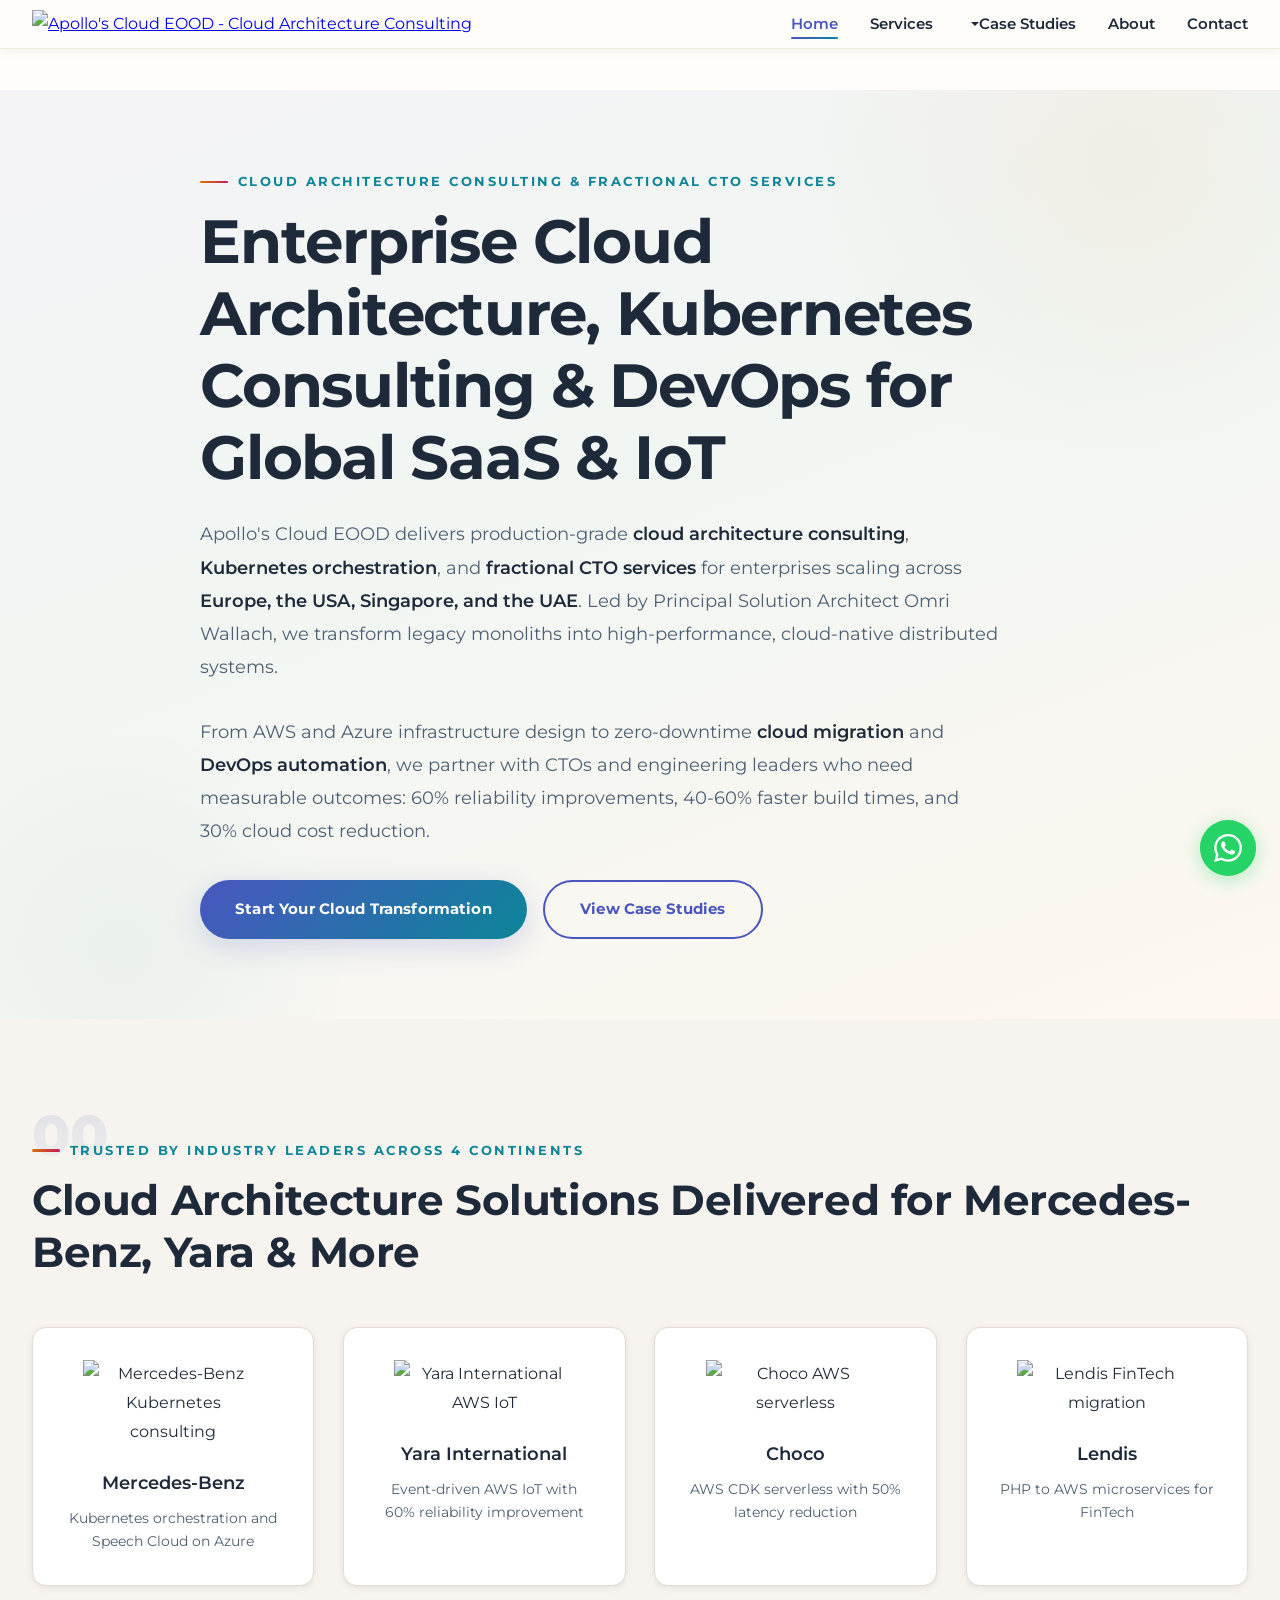
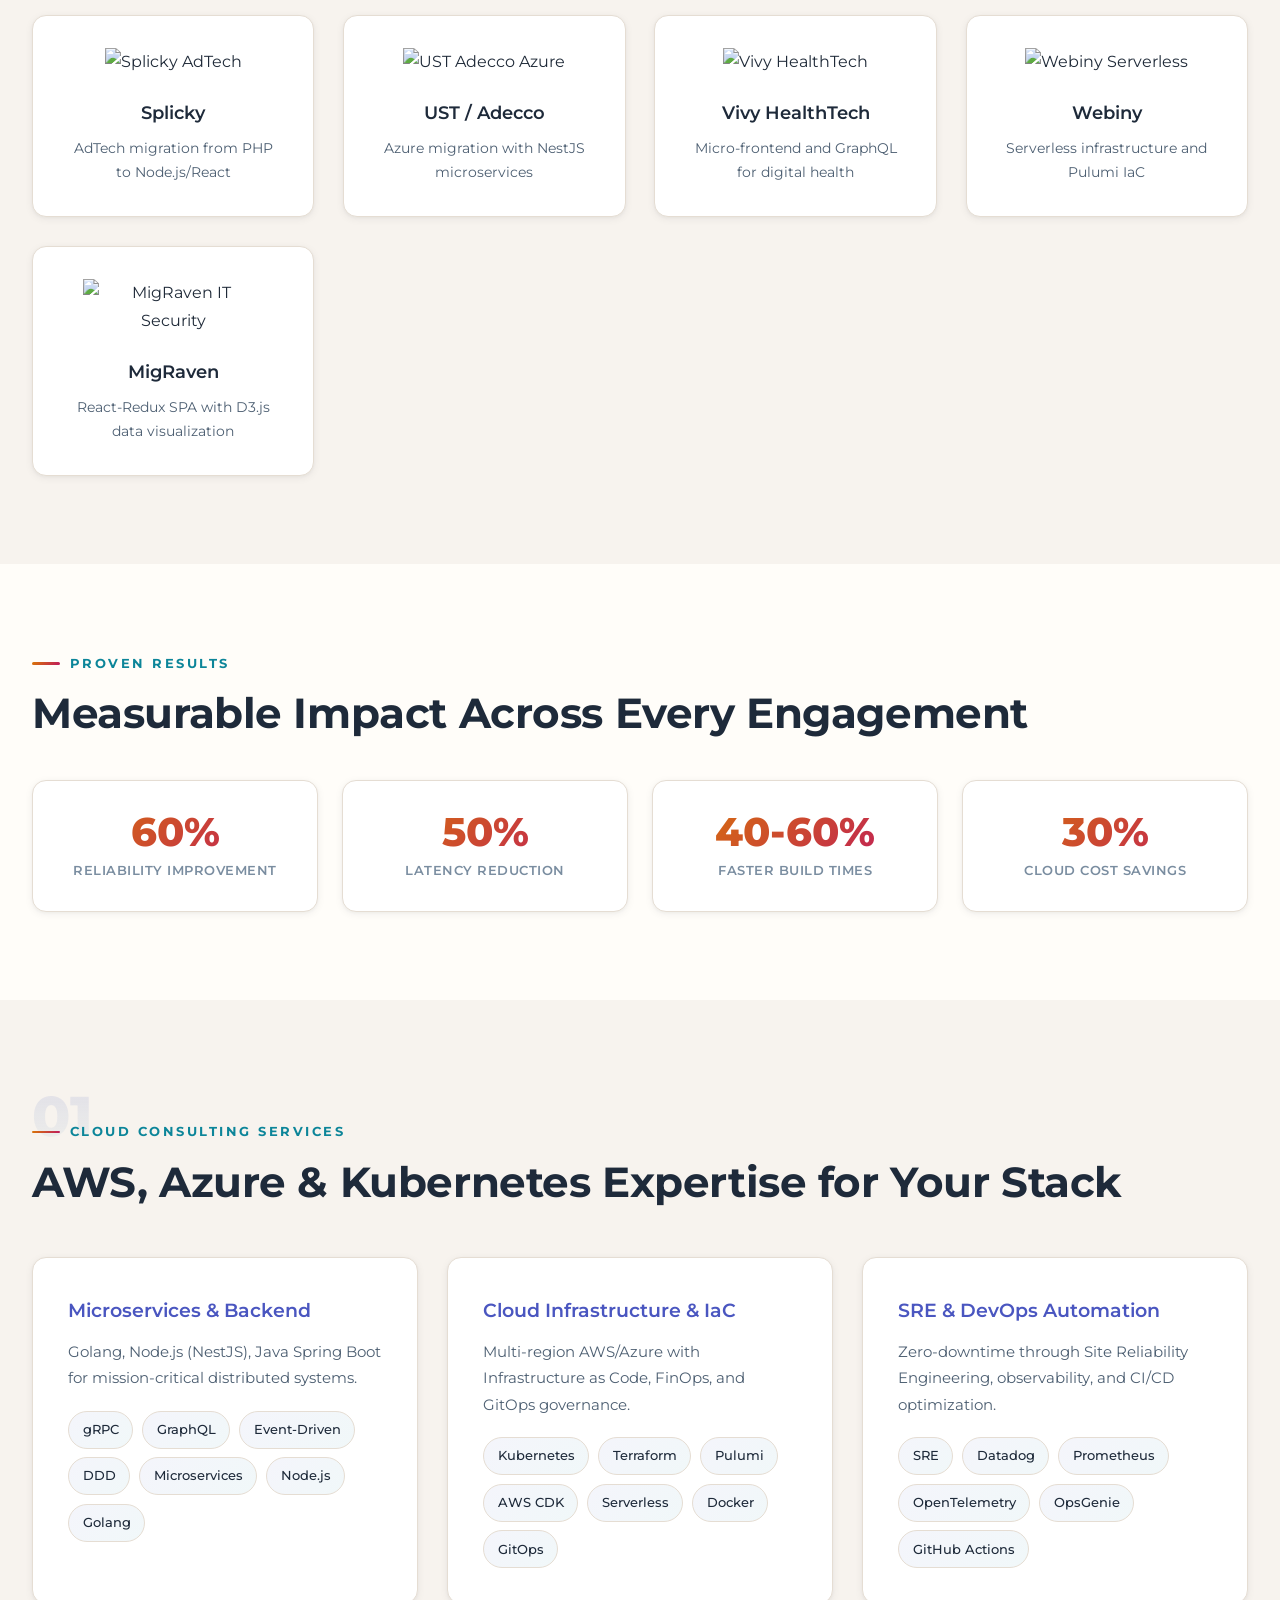
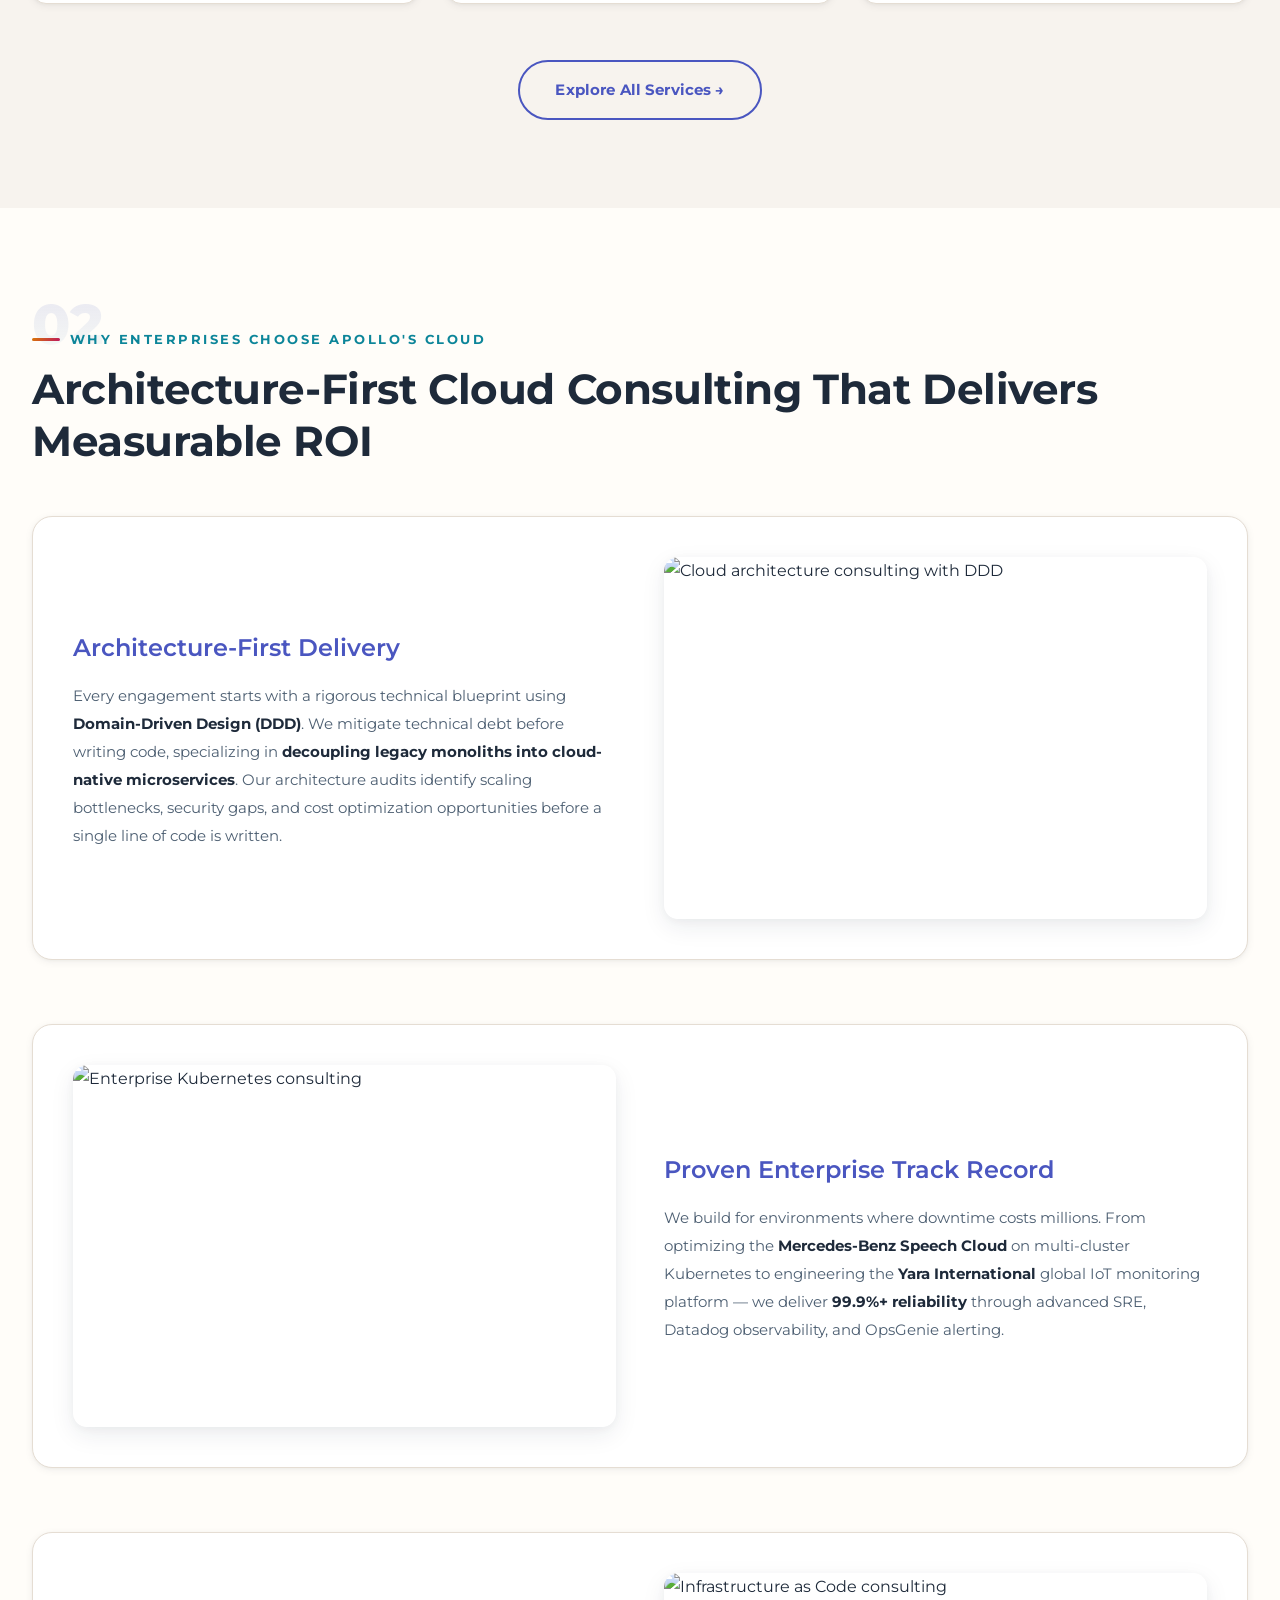
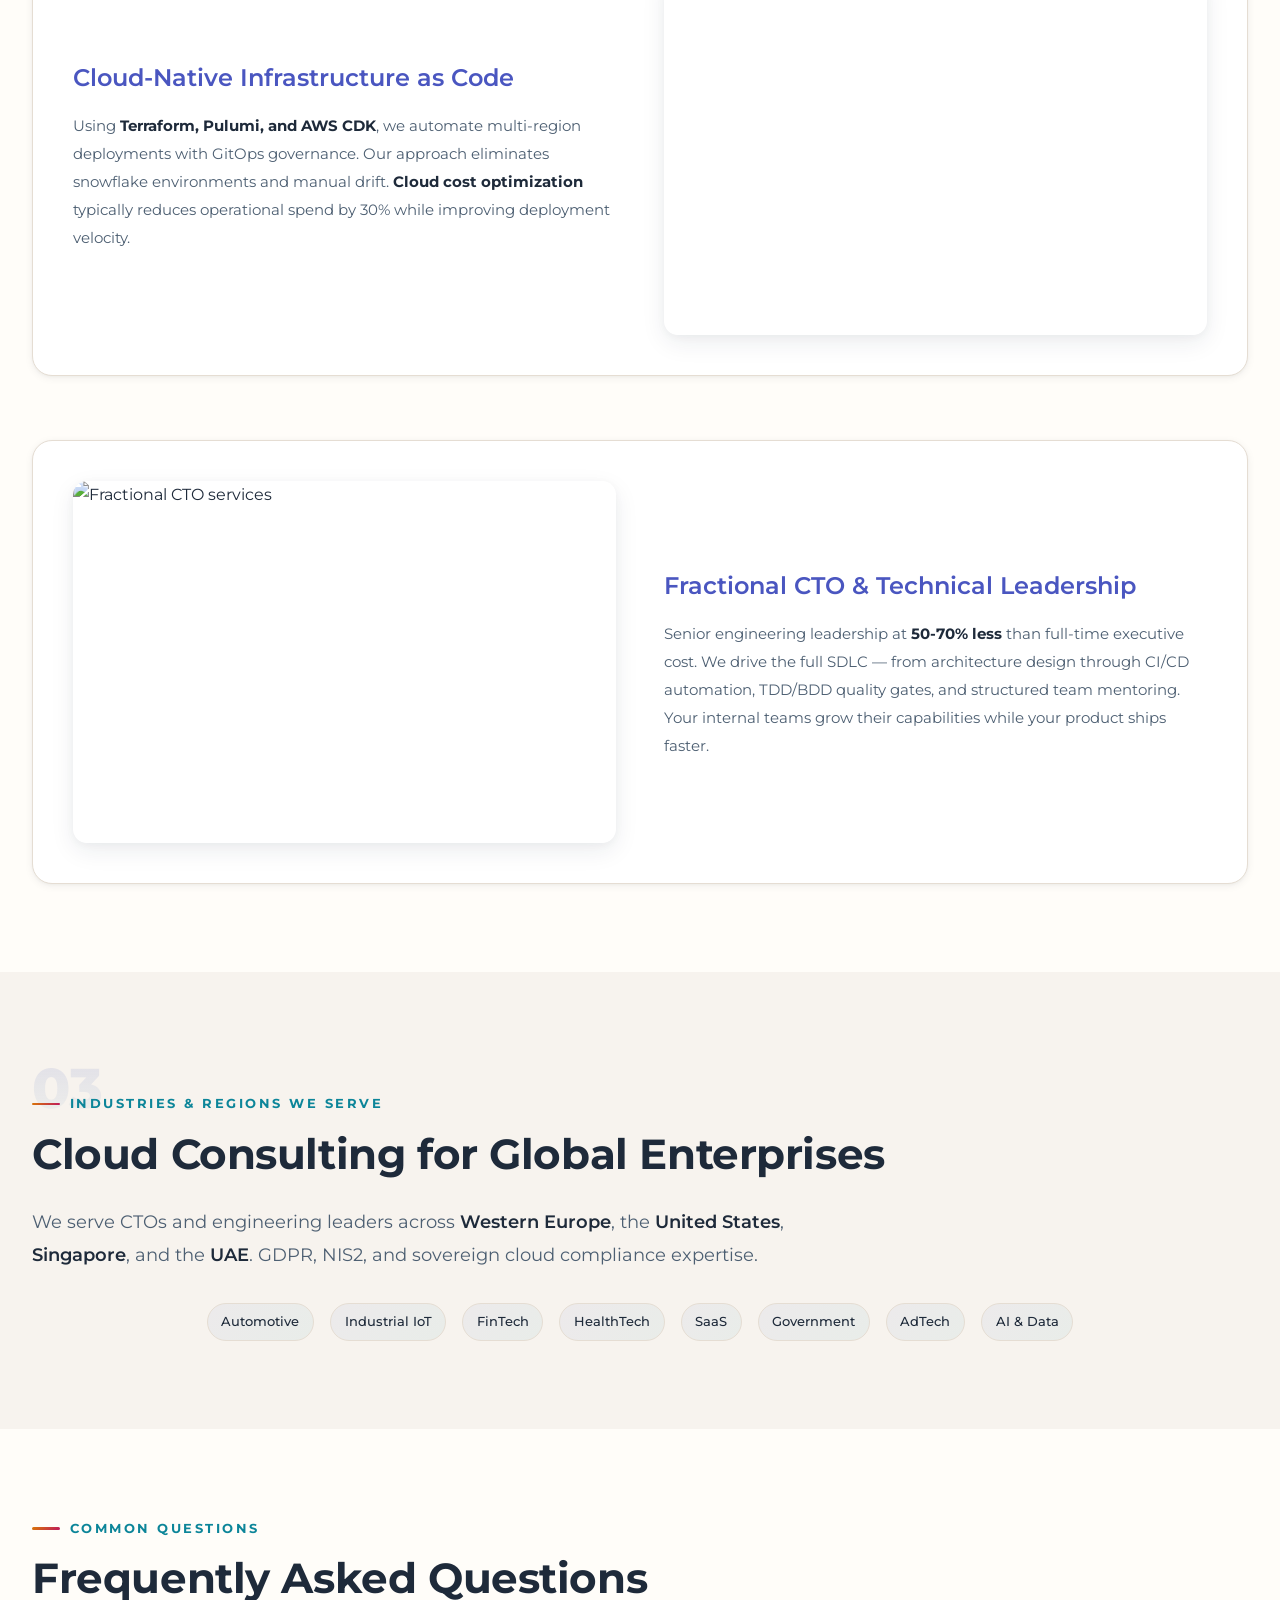
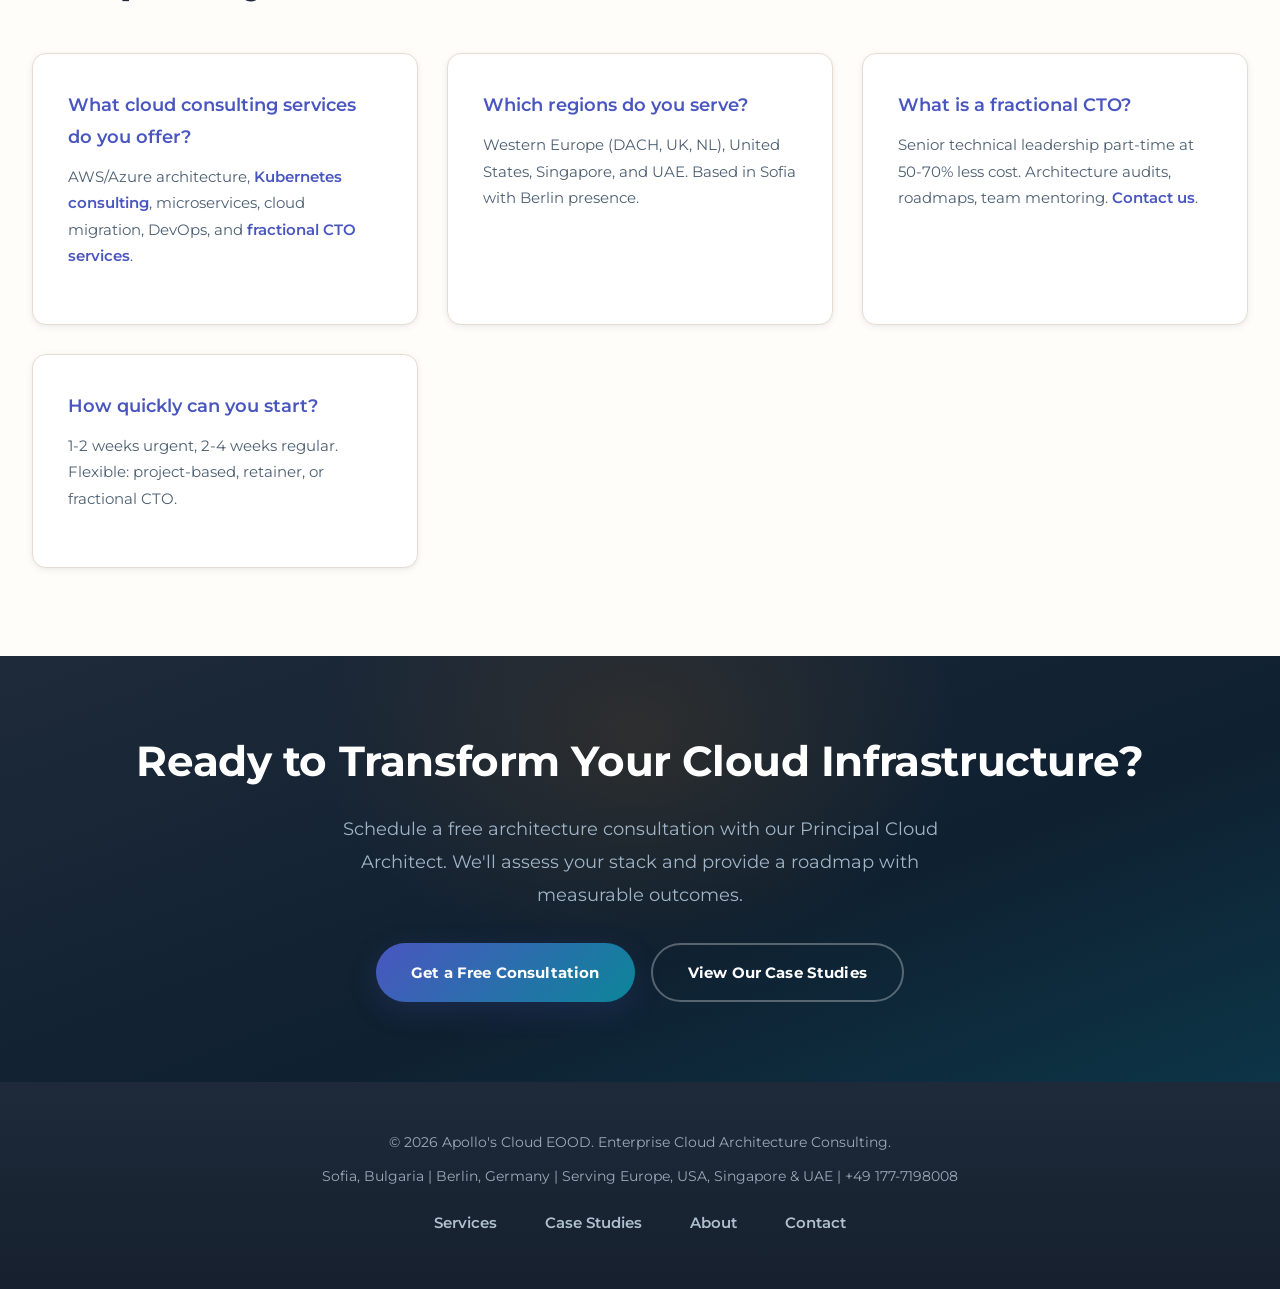
==== commit ed240ef1: "refactor: warm theme, bigger logo, fix Why Us section, align buttons - Logo: 75px height (was 50px) " ====
--- a/index.html
+++ b/index.html
@@ -17,7 +17,7 @@
     <meta name="twitter:card" content="summary_large_image">
     <meta name="twitter:title" content="Cloud Architecture Consulting | Apollo's Cloud">
     <meta name="geo.region" content="BG-22">
-    <script type="application/ld+json">{"@context":"https://schema.org","@graph":[{"@type":"Organization","@id":"https://omriwa.github.io/apollos-cloud/#organization","name":"Apollo's Cloud EOOD","url":"https://omriwa.github.io/apollos-cloud/","logo":"https://apollos-cloud.eu/wp-content/uploads/2026/02/cropped-apollos.business.logo_-1-scaled-1.png","foundingDate":"2024","address":{"@type":"PostalAddress","streetAddress":"William Gladstone 30","addressLocality":"Sofia","postalCode":"1000","addressCountry":"BG"},"contactPoint":{"@type":"ContactPoint","telephone":"+491777198008","contactType":"sales","email":"omriwallach1992@gmail.com","areaServed":["EU","US","SG","AE"],"availableLanguage":["English","German"]},"sameAs":["https://github.com/omriwa","https://linkedin.com/in/omri-wallach-19989a113"],"areaServed":[{"@type":"Country","name":"Germany"},{"@type":"Country","name":"United Kingdom"},{"@type":"Country","name":"United States"},{"@type":"Country","name":"Singapore"},{"@type":"Country","name":"United Arab Emirates"}]},{"@type":"WebSite","url":"https://omriwa.github.io/apollos-cloud/","name":"Apollo's Cloud EOOD"},{"@type":"ProfessionalService","name":"Apollo's Cloud EOOD","priceRange":"$$$$","hasOfferCatalog":{"@type":"OfferCatalog","name":"Cloud Consulting Services","itemListElement":[{"@type":"Offer","itemOffered":{"@type":"Service","name":"Cloud Architecture Consulting"}},{"@type":"Offer","itemOffered":{"@type":"Service","name":"Kubernetes Consulting Services"}},{"@type":"Offer","itemOffered":{"@type":"Service","name":"Fractional CTO Services"}},{"@type":"Offer","itemOffered":{"@type":"Service","name":"DevOps Consulting"}},{"@type":"Offer","itemOffered":{"@type":"Service","name":"Cloud Migration Services"}}]}},{"@type":"FAQPage","mainEntity":[{"@type":"Question","name":"What cloud consulting services does Apollo's Cloud offer?","acceptedAnswer":{"@type":"Answer","text":"We provide AWS/Azure architecture design, Kubernetes orchestration, microservices architecture, cloud migration, DevOps automation, and fractional CTO services across Europe, USA, Singapore, and UAE."}},{"@type":"Question","name":"Which regions does Apollo's Cloud serve?","acceptedAnswer":{"@type":"Answer","text":"Western Europe (Germany, UK, Netherlands), United States, Singapore, and United Arab Emirates. Based in Sofia, Bulgaria with Berlin presence."}},{"@type":"Question","name":"What is a fractional CTO?","acceptedAnswer":{"@type":"Answer","text":"A fractional CTO provides senior technical leadership part-time at 50-70% less cost. We offer architecture audits, roadmaps, team mentoring, and hands-on implementation."}}]}]}</script>
+    <script type="application/ld+json">{"@context":"https://schema.org","@graph":[{"@type":"Organization","@id":"https://omriwa.github.io/apollos-cloud/#organization","name":"Apollo's Cloud EOOD","url":"https://omriwa.github.io/apollos-cloud/","logo":"https://apollos-cloud.eu/wp-content/uploads/2026/02/cropped-apollos.business.logo_-1-scaled-1.png","foundingDate":"2024","address":{"@type":"PostalAddress","streetAddress":"William Gladstone 30","addressLocality":"Sofia","postalCode":"1000","addressCountry":"BG"},"contactPoint":{"@type":"ContactPoint","telephone":"+491777198008","contactType":"sales","email":"omriwallach1992@gmail.com","areaServed":["EU","US","SG","AE"],"availableLanguage":["English","German"]},"sameAs":["https://github.com/omriwa","https://linkedin.com/in/omri-wallach-19989a113"]},{"@type":"WebSite","url":"https://omriwa.github.io/apollos-cloud/","name":"Apollo's Cloud EOOD"},{"@type":"ProfessionalService","name":"Apollo's Cloud EOOD","priceRange":"$$$$","hasOfferCatalog":{"@type":"OfferCatalog","name":"Cloud Consulting Services","itemListElement":[{"@type":"Offer","itemOffered":{"@type":"Service","name":"Cloud Architecture Consulting"}},{"@type":"Offer","itemOffered":{"@type":"Service","name":"Kubernetes Consulting Services"}},{"@type":"Offer","itemOffered":{"@type":"Service","name":"Fractional CTO Services"}}]}}]}</script>
     <link rel="stylesheet" href="css/style.css">
     <link rel="stylesheet" href="css/nav.css">
     <link rel="stylesheet" href="css/animations.css">
@@ -27,67 +27,124 @@
     <header role="banner"><div class="header-container"><a href="index.html" class="logo" aria-label="Apollo's Cloud EOOD - Home"><img src="https://apollos-cloud.eu/wp-content/uploads/2026/02/cropped-apollos.business.logo_-1-scaled-1-235x165.png" alt="Apollo's Cloud EOOD - Cloud Architecture Consulting" width="235" height="165"></a><nav role="navigation" aria-label="Main navigation"><ul><li><a href="index.html" aria-current="page">Home</a></li><li><a href="what-we-do.html">Services</a></li><li class="has-dropdown"><a href="case-studies.html">Case Studies</a><ul class="dropdown"><li><a href="yara-iot-platform.html">Yara International</a></li><li><a href="mercedes-benz-kubernetes.html">Mercedes-Benz</a></li><li><a href="choco-notification-system.html">Choco</a></li><li><a href="lendis-fintech.html">Lendis</a></li><li><a href="vivy-healthtech.html">Vivy HealthTech</a></li><li><a href="migraven-it-security.html">MigRaven</a></li><li><a href="splicky-adtech.html">Splicky</a></li><li><a href="ust-adecco-azure.html">UST / Adecco</a></li><li><a href="webiny-serverless.html">Webiny</a></li></ul></li><li><a href="about-us.html">About</a></li><li><a href="contact.html">Contact</a></li></ul></nav><button class="mobile-menu-toggle" aria-label="Toggle navigation menu" onclick="document.querySelector('nav ul').classList.toggle('active')"><span></span><span></span><span></span></button></div></header>
 
     <main id="main-content">
+    <!-- HERO -->
     <section class="hero" aria-labelledby="hero-heading"><div class="container"><div class="hero-content">
         <p class="section-label">Cloud Architecture Consulting &amp; Fractional CTO Services</p>
         <h1 id="hero-heading">Enterprise Cloud Architecture, Kubernetes Consulting &amp; DevOps for Global SaaS &amp; IoT</h1>
         <p class="lead-text">Apollo's Cloud EOOD delivers production-grade <strong>cloud architecture consulting</strong>, <strong>Kubernetes orchestration</strong>, and <strong>fractional CTO services</strong> for enterprises scaling across <strong>Europe, the USA, Singapore, and the UAE</strong>. Led by Principal Solution Architect Omri Wallach, we transform legacy monoliths into high-performance, cloud-native distributed systems.</p>
         <p class="lead-text">From AWS and Azure infrastructure design to zero-downtime <strong>cloud migration</strong> and <strong>DevOps automation</strong>, we partner with CTOs and engineering leaders who need measurable outcomes: 60% reliability improvements, 40-60% faster build times, and 30% cloud cost reduction.</p>
-        <a href="contact.html" class="cta-button" role="button">Start Your Cloud Transformation</a>
-        <a href="case-studies.html" class="cta-secondary" role="button">View Case Studies</a>
+        <div class="button-group">
+            <a href="contact.html" class="cta-button" role="button">Start Your Cloud Transformation</a>
+            <a href="case-studies.html" class="cta-secondary" role="button">View Case Studies</a>
+        </div>
     </div></div></section>
 
+    <!-- CLIENTS -->
     <section class="section-gray" aria-labelledby="partners-heading"><div class="container">
         <p class="section-number" aria-hidden="true">00</p>
         <p class="section-label">Trusted by Industry Leaders Across 4 Continents</p>
         <h2 id="partners-heading">Cloud Architecture Solutions Delivered for Mercedes-Benz, Yara &amp; More</h2>
         <div class="clients-grid">
-            <a href="mercedes-benz-kubernetes.html" class="client-card" style="text-decoration:none;color:inherit"><img src="https://apollos-cloud.eu/wp-content/uploads/2026/02/mercedes-benz-kubernetes-cloud-architecture.svg" alt="Mercedes-Benz Kubernetes consulting" width="200" height="120" loading="lazy"><h3 style="font-size:1.2rem">Mercedes-Benz</h3><p>Kubernetes orchestration and Speech Cloud on Azure</p></a>
-            <a href="yara-iot-platform.html" class="client-card" style="text-decoration:none;color:inherit"><img src="https://apollos-cloud.eu/wp-content/uploads/2026/02/yara-international-aws-iot-architecture.svg" alt="Yara International AWS IoT" width="200" height="120" loading="lazy"><h3 style="font-size:1.2rem">Yara International</h3><p>Event-driven AWS IoT with 60% reliability improvement</p></a>
-            <a href="choco-notification-system.html" class="client-card" style="text-decoration:none;color:inherit"><img src="https://apollos-cloud.eu/wp-content/uploads/2026/02/choco-aws-serverless-distributed-systems.jpeg" alt="Choco AWS serverless" width="200" height="120" loading="lazy"><h3 style="font-size:1.2rem">Choco</h3><p>AWS CDK serverless with 50% latency reduction</p></a>
-            <a href="lendis-fintech.html" class="client-card" style="text-decoration:none;color:inherit"><img src="https://apollos-cloud.eu/wp-content/uploads/2026/02/lendis-aws-microservices-migration.webp" alt="Lendis FinTech migration" width="200" height="120" loading="lazy"><h3 style="font-size:1.2rem">Lendis</h3><p>PHP to AWS microservices for FinTech</p></a>
-            <a href="splicky-adtech.html" class="client-card" style="text-decoration:none;color:inherit"><img src="https://apollos-cloud.eu/wp-content/uploads/2026/02/splicky-adtech-node-react-migration.svg" alt="Splicky AdTech" width="200" height="120" loading="lazy"><h3 style="font-size:1.2rem">Splicky</h3><p>AdTech migration from PHP to Node.js/React</p></a>
-            <a href="ust-adecco-azure.html" class="client-card" style="text-decoration:none;color:inherit"><img src="https://apollos-cloud.eu/wp-content/uploads/2026/02/adecco-azure-nestjs-cloud-migration.svg" alt="UST Adecco Azure" width="200" height="120" loading="lazy"><h3 style="font-size:1.2rem">UST / Adecco</h3><p>Azure migration with NestJS microservices</p></a>
-            <a href="vivy-healthtech.html" class="client-card" style="text-decoration:none;color:inherit"><img src="https://apollos-cloud.eu/wp-content/uploads/2026/02/vivy-healthtech-aws-microservices.svg" alt="Vivy HealthTech" width="200" height="120" loading="lazy"><h3 style="font-size:1.2rem">Vivy HealthTech</h3><p>Micro-frontend and GraphQL for digital health</p></a>
-            <a href="webiny-serverless.html" class="client-card" style="text-decoration:none;color:inherit"><img src="https://apollos-cloud.eu/wp-content/uploads/2026/02/webiny-serverless-pulumi-infrastructure.png" alt="Webiny Serverless" width="200" height="120" loading="lazy"><h3 style="font-size:1.2rem">Webiny</h3><p>Serverless infrastructure and Pulumi IaC</p></a>
-            <a href="migraven-it-security.html" class="client-card" style="text-decoration:none;color:inherit"><img src="https://apollos-cloud.eu/wp-content/uploads/2026/02/migraven-it-security-react-visualization.png" alt="MigRaven IT Security" width="200" height="120" loading="lazy"><h3 style="font-size:1.2rem">MigRaven</h3><p>React-Redux SPA with D3.js data visualization</p></a>
+            <a href="mercedes-benz-kubernetes.html" class="client-card" style="text-decoration:none;color:inherit"><img src="https://apollos-cloud.eu/wp-content/uploads/2026/02/mercedes-benz-kubernetes-cloud-architecture.svg" alt="Mercedes-Benz Kubernetes consulting" width="200" height="120" loading="lazy"><h3 style="font-size:1.15rem">Mercedes-Benz</h3><p>Kubernetes orchestration and Speech Cloud on Azure</p></a>
+            <a href="yara-iot-platform.html" class="client-card" style="text-decoration:none;color:inherit"><img src="https://apollos-cloud.eu/wp-content/uploads/2026/02/yara-international-aws-iot-architecture.svg" alt="Yara International AWS IoT" width="200" height="120" loading="lazy"><h3 style="font-size:1.15rem">Yara International</h3><p>Event-driven AWS IoT with 60% reliability improvement</p></a>
+            <a href="choco-notification-system.html" class="client-card" style="text-decoration:none;color:inherit"><img src="https://apollos-cloud.eu/wp-content/uploads/2026/02/choco-aws-serverless-distributed-systems.jpeg" alt="Choco AWS serverless" width="200" height="120" loading="lazy"><h3 style="font-size:1.15rem">Choco</h3><p>AWS CDK serverless with 50% latency reduction</p></a>
+            <a href="lendis-fintech.html" class="client-card" style="text-decoration:none;color:inherit"><img src="https://apollos-cloud.eu/wp-content/uploads/2026/02/lendis-aws-microservices-migration.webp" alt="Lendis FinTech migration" width="200" height="120" loading="lazy"><h3 style="font-size:1.15rem">Lendis</h3><p>PHP to AWS microservices for FinTech</p></a>
+            <a href="splicky-adtech.html" class="client-card" style="text-decoration:none;color:inherit"><img src="https://apollos-cloud.eu/wp-content/uploads/2026/02/splicky-adtech-node-react-migration.svg" alt="Splicky AdTech" width="200" height="120" loading="lazy"><h3 style="font-size:1.15rem">Splicky</h3><p>AdTech migration from PHP to Node.js/React</p></a>
+            <a href="ust-adecco-azure.html" class="client-card" style="text-decoration:none;color:inherit"><img src="https://apollos-cloud.eu/wp-content/uploads/2026/02/adecco-azure-nestjs-cloud-migration.svg" alt="UST Adecco Azure" width="200" height="120" loading="lazy"><h3 style="font-size:1.15rem">UST / Adecco</h3><p>Azure migration with NestJS microservices</p></a>
+            <a href="vivy-healthtech.html" class="client-card" style="text-decoration:none;color:inherit"><img src="https://apollos-cloud.eu/wp-content/uploads/2026/02/vivy-healthtech-aws-microservices.svg" alt="Vivy HealthTech" width="200" height="120" loading="lazy"><h3 style="font-size:1.15rem">Vivy HealthTech</h3><p>Micro-frontend and GraphQL for digital health</p></a>
+            <a href="webiny-serverless.html" class="client-card" style="text-decoration:none;color:inherit"><img src="https://apollos-cloud.eu/wp-content/uploads/2026/02/webiny-serverless-pulumi-infrastructure.png" alt="Webiny Serverless" width="200" height="120" loading="lazy"><h3 style="font-size:1.15rem">Webiny</h3><p>Serverless infrastructure and Pulumi IaC</p></a>
+            <a href="migraven-it-security.html" class="client-card" style="text-decoration:none;color:inherit"><img src="https://apollos-cloud.eu/wp-content/uploads/2026/02/migraven-it-security-react-visualization.png" alt="MigRaven IT Security" width="200" height="120" loading="lazy"><h3 style="font-size:1.15rem">MigRaven</h3><p>React-Redux SPA with D3.js data visualization</p></a>
         </div>
     </div></section>
 
-    <section aria-labelledby="services-heading"><div class="container">
+    <!-- IMPACT STATS -->
+    <section aria-labelledby="impact-heading"><div class="container">
+        <p class="section-label">Proven Results</p>
+        <h2 id="impact-heading">Measurable Impact Across Every Engagement</h2>
+        <div class="stats-row">
+            <div class="stat-item"><div class="stat-number">60%</div><div class="stat-label">Reliability Improvement</div></div>
+            <div class="stat-item"><div class="stat-number">50%</div><div class="stat-label">Latency Reduction</div></div>
+            <div class="stat-item"><div class="stat-number">40-60%</div><div class="stat-label">Faster Build Times</div></div>
+            <div class="stat-item"><div class="stat-number">30%</div><div class="stat-label">Cloud Cost Savings</div></div>
+        </div>
+    </div></section>
+
+    <!-- TECHNOLOGIES -->
+    <section class="section-gray" aria-labelledby="services-heading"><div class="container">
         <p class="section-number" aria-hidden="true">01</p>
         <p class="section-label">Cloud Consulting Services</p>
         <h2 id="services-heading">AWS, Azure &amp; Kubernetes Expertise for Your Stack</h2>
         <div class="tech-grid">
-            <div class="tech-column"><h3 style="font-size:1.3rem">Microservices &amp; Backend</h3><p>Golang, Node.js (NestJS), Java Spring Boot for mission-critical distributed systems.</p><div class="tech-tags"><span class="tech-tag">gRPC</span><span class="tech-tag">GraphQL</span><span class="tech-tag">Event-Driven</span><span class="tech-tag">DDD</span><span class="tech-tag">Microservices</span><span class="tech-tag">Node.js</span><span class="tech-tag">Golang</span></div></div>
-            <div class="tech-column"><h3 style="font-size:1.3rem">Cloud Infrastructure &amp; IaC</h3><p>Multi-region AWS/Azure with Infrastructure as Code, FinOps, and GitOps governance.</p><div class="tech-tags"><span class="tech-tag">Kubernetes</span><span class="tech-tag">Terraform</span><span class="tech-tag">Pulumi</span><span class="tech-tag">AWS CDK</span><span class="tech-tag">Serverless</span><span class="tech-tag">Docker</span><span class="tech-tag">GitOps</span></div></div>
-            <div class="tech-column"><h3 style="font-size:1.3rem">SRE &amp; DevOps Automation</h3><p>Zero-downtime through Site Reliability Engineering, observability, and CI/CD optimization.</p><div class="tech-tags"><span class="tech-tag">SRE</span><span class="tech-tag">Datadog</span><span class="tech-tag">Prometheus</span><span class="tech-tag">OpenTelemetry</span><span class="tech-tag">OpsGenie</span><span class="tech-tag">GitHub Actions</span></div></div>
+            <div class="tech-column"><h3 style="font-size:1.2rem">Microservices &amp; Backend</h3><p>Golang, Node.js (NestJS), Java Spring Boot for mission-critical distributed systems.</p><div class="tech-tags"><span class="tech-tag">gRPC</span><span class="tech-tag">GraphQL</span><span class="tech-tag">Event-Driven</span><span class="tech-tag">DDD</span><span class="tech-tag">Microservices</span><span class="tech-tag">Node.js</span><span class="tech-tag">Golang</span></div></div>
+            <div class="tech-column"><h3 style="font-size:1.2rem">Cloud Infrastructure &amp; IaC</h3><p>Multi-region AWS/Azure with Infrastructure as Code, FinOps, and GitOps governance.</p><div class="tech-tags"><span class="tech-tag">Kubernetes</span><span class="tech-tag">Terraform</span><span class="tech-tag">Pulumi</span><span class="tech-tag">AWS CDK</span><span class="tech-tag">Serverless</span><span class="tech-tag">Docker</span><span class="tech-tag">GitOps</span></div></div>
+            <div class="tech-column"><h3 style="font-size:1.2rem">SRE &amp; DevOps Automation</h3><p>Zero-downtime through Site Reliability Engineering, observability, and CI/CD optimization.</p><div class="tech-tags"><span class="tech-tag">SRE</span><span class="tech-tag">Datadog</span><span class="tech-tag">Prometheus</span><span class="tech-tag">OpenTelemetry</span><span class="tech-tag">OpsGenie</span><span class="tech-tag">GitHub Actions</span></div></div>
         </div>
-        <p style="text-align:center;margin-top:2rem"><a href="what-we-do.html" class="cta-secondary">Explore All Services</a></p>
+        <p style="text-align:center;margin-top:2.5rem"><a href="what-we-do.html" class="cta-secondary">Explore All Services →</a></p>
     </div></section>
 
-    <section class="section-gray" aria-labelledby="approach-heading"><div class="container">
+    <!-- ★ FIX 2: WHY US SECTION - fully visible with card backgrounds -->
+    <section aria-labelledby="approach-heading"><div class="container">
         <p class="section-number" aria-hidden="true">02</p>
         <p class="section-label">Why Enterprises Choose Apollo's Cloud</p>
         <h2 id="approach-heading">Architecture-First Cloud Consulting That Delivers Measurable ROI</h2>
+
         <div class="features-grid">
-            <div class="feature-item"><div class="feature-content"><h3>Architecture-First Delivery</h3><p>Every engagement starts with a rigorous technical blueprint using <strong>Domain-Driven Design (DDD)</strong>. We mitigate technical debt before writing code, specializing in <strong>decoupling legacy monoliths into cloud-native microservices</strong>.</p></div><div class="feature-image"><img src="https://apollos-cloud.eu/wp-content/uploads/2026/02/Engineering-First-Approach-1024x683.png" alt="Cloud architecture consulting with DDD" width="1024" height="683" loading="lazy"></div></div>
-            <div class="feature-item"><div class="feature-image"><img src="https://apollos-cloud.eu/wp-content/uploads/2026/02/Enterprise-Production-Experience.png" alt="Enterprise Kubernetes consulting" width="600" height="400" loading="lazy"></div><div class="feature-content"><h3>Proven Enterprise Track Record</h3><p>We build for environments where downtime costs millions. <strong>Mercedes-Benz Speech Cloud</strong>, <strong>Yara International</strong> IoT, and <strong>Choco</strong> notification systems — 99.9%+ reliability through advanced SRE.</p></div></div>
-            <div class="feature-item"><div class="feature-content"><h3>Cloud-Native Infrastructure as Code</h3><p>Using <strong>Terraform, Pulumi, and AWS CDK</strong>, we automate multi-region deployments with GitOps governance. Our <strong>cloud cost optimization</strong> typically reduces spend by 30%.</p></div><div class="feature-image"><img src="https://apollos-cloud.eu/wp-content/uploads/2026/02/Cloud-Native-And-Scalable.png" alt="Infrastructure as Code consulting" width="600" height="400" loading="lazy"></div></div>
-            <div class="feature-item"><div class="feature-image"><img src="https://apollos-cloud.eu/wp-content/uploads/2026/02/Leadership-And-Implementation.png" alt="Fractional CTO services" width="600" height="400" loading="lazy"></div><div class="feature-content"><h3>Fractional CTO &amp; Technical Leadership</h3><p>Senior engineering leadership at <strong>50-70% less</strong> than full-time. We drive the full SDLC with TDD/BDD, automated CI/CD, and structured team mentoring.</p></div></div>
+            <div class="feature-item">
+                <div class="feature-content">
+                    <h3>Architecture-First Delivery</h3>
+                    <p>Every engagement starts with a rigorous technical blueprint using <strong>Domain-Driven Design (DDD)</strong>. We mitigate technical debt before writing code, specializing in <strong>decoupling legacy monoliths into cloud-native microservices</strong>. Our architecture audits identify scaling bottlenecks, security gaps, and cost optimization opportunities before a single line of code is written.</p>
+                </div>
+                <div class="feature-image">
+                    <img src="https://apollos-cloud.eu/wp-content/uploads/2026/02/Engineering-First-Approach-1024x683.png" alt="Cloud architecture consulting with DDD" width="1024" height="683" loading="lazy">
+                </div>
+            </div>
+
+            <div class="feature-item">
+                <div class="feature-content">
+                    <h3>Proven Enterprise Track Record</h3>
+                    <p>We build for environments where downtime costs millions. From optimizing the <strong>Mercedes-Benz Speech Cloud</strong> on multi-cluster Kubernetes to engineering the <strong>Yara International</strong> global IoT monitoring platform — we deliver <strong>99.9%+ reliability</strong> through advanced SRE, Datadog observability, and OpsGenie alerting.</p>
+                </div>
+                <div class="feature-image">
+                    <img src="https://apollos-cloud.eu/wp-content/uploads/2026/02/Enterprise-Production-Experience.png" alt="Enterprise Kubernetes consulting" width="600" height="400" loading="lazy">
+                </div>
+            </div>
+
+            <div class="feature-item">
+                <div class="feature-content">
+                    <h3>Cloud-Native Infrastructure as Code</h3>
+                    <p>Using <strong>Terraform, Pulumi, and AWS CDK</strong>, we automate multi-region deployments with GitOps governance. Our approach eliminates snowflake environments and manual drift. <strong>Cloud cost optimization</strong> typically reduces operational spend by 30% while improving deployment velocity.</p>
+                </div>
+                <div class="feature-image">
+                    <img src="https://apollos-cloud.eu/wp-content/uploads/2026/02/Cloud-Native-And-Scalable.png" alt="Infrastructure as Code consulting" width="600" height="400" loading="lazy">
+                </div>
+            </div>
+
+            <div class="feature-item">
+                <div class="feature-content">
+                    <h3>Fractional CTO &amp; Technical Leadership</h3>
+                    <p>Senior engineering leadership at <strong>50-70% less</strong> than full-time executive cost. We drive the full SDLC — from architecture design through CI/CD automation, TDD/BDD quality gates, and structured team mentoring. Your internal teams grow their capabilities while your product ships faster.</p>
+                </div>
+                <div class="feature-image">
+                    <img src="https://apollos-cloud.eu/wp-content/uploads/2026/02/Leadership-And-Implementation.png" alt="Fractional CTO services" width="600" height="400" loading="lazy">
+                </div>
+            </div>
         </div>
     </div></section>
 
-    <section aria-labelledby="industries-heading"><div class="container">
+    <!-- INDUSTRIES -->
+    <section class="section-gray" aria-labelledby="industries-heading"><div class="container">
         <p class="section-number" aria-hidden="true">03</p>
         <p class="section-label">Industries &amp; Regions We Serve</p>
         <h2 id="industries-heading">Cloud Consulting for Global Enterprises</h2>
-        <p class="lead-text" style="max-width:800px">We serve CTOs and engineering leaders across <strong>Western Europe</strong>, the <strong>United States</strong>, <strong>Singapore</strong>, and the <strong>UAE</strong>. GDPR, NIS2, and sovereign cloud compliance expertise.</p>
+        <p class="lead-text">We serve CTOs and engineering leaders across <strong>Western Europe</strong>, the <strong>United States</strong>, <strong>Singapore</strong>, and the <strong>UAE</strong>. GDPR, NIS2, and sovereign cloud compliance expertise.</p>
         <div class="tech-tags" style="justify-content:center;display:flex;flex-wrap:wrap;margin-top:2rem;gap:1rem"><span class="tech-tag">Automotive</span><span class="tech-tag">Industrial IoT</span><span class="tech-tag">FinTech</span><span class="tech-tag">HealthTech</span><span class="tech-tag">SaaS</span><span class="tech-tag">Government</span><span class="tech-tag">AdTech</span><span class="tech-tag">AI &amp; Data</span></div>
     </div></section>
 
-    <section class="section-gray" aria-labelledby="faq-heading"><div class="container">
+    <!-- FAQ -->
+    <section aria-labelledby="faq-heading"><div class="container">
+        <p class="section-label">Common Questions</p>
         <h2 id="faq-heading">Frequently Asked Questions</h2>
-        <div class="services-grid" style="grid-template-columns:repeat(auto-fit,minmax(min(380px,100%),1fr))">
+        <div class="services-grid" style="grid-template-columns:repeat(auto-fit,minmax(min(360px,100%),1fr))">
             <div class="service-card"><h3 style="font-size:1.1rem">What cloud consulting services do you offer?</h3><p>AWS/Azure architecture, <a href="what-we-do.html">Kubernetes consulting</a>, microservices, cloud migration, DevOps, and <a href="about-us.html">fractional CTO services</a>.</p></div>
             <div class="service-card"><h3 style="font-size:1.1rem">Which regions do you serve?</h3><p>Western Europe (DACH, UK, NL), United States, Singapore, and UAE. Based in Sofia with Berlin presence.</p></div>
             <div class="service-card"><h3 style="font-size:1.1rem">What is a fractional CTO?</h3><p>Senior technical leadership part-time at 50-70% less cost. Architecture audits, roadmaps, team mentoring. <a href="contact.html">Contact us</a>.</p></div>
@@ -95,18 +152,21 @@
         </div>
     </div></section>
 
-    <section aria-labelledby="cta-heading"><div class="container" style="text-align:center">
+    <!-- CTA -->
+    <section class="cta-banner" aria-labelledby="cta-heading"><div class="container">
         <h2 id="cta-heading">Ready to Transform Your Cloud Infrastructure?</h2>
-        <p class="lead-text" style="max-width:750px;margin:1.5rem auto 2rem">Schedule a free architecture consultation with our Principal Cloud Architect.</p>
-        <a href="contact.html" class="cta-button" role="button">Get a Free Consultation</a>
-        <a href="case-studies.html" class="cta-secondary" role="button">View Our Case Studies</a>
+        <p class="lead-text">Schedule a free architecture consultation with our Principal Cloud Architect. We'll assess your stack and provide a roadmap with measurable outcomes.</p>
+        <div class="button-group" style="justify-content:center">
+            <a href="contact.html" class="cta-button" role="button">Get a Free Consultation</a>
+            <a href="case-studies.html" class="cta-secondary" role="button">View Our Case Studies</a>
+        </div>
     </div></section>
     </main>
 
     <footer role="contentinfo"><div class="container">
         <p>&copy; 2026 Apollo's Cloud EOOD. Enterprise Cloud Architecture Consulting.</p>
-        <p style="margin-top:0.5rem">Sofia, Bulgaria | Berlin, Germany | Serving Europe, USA, Singapore &amp; UAE | <a href="tel:+491777198008" style="color:inherit">+49 177-7198008</a></p>
-        <nav aria-label="Footer navigation" style="margin-top:1rem"><a href="what-we-do.html" style="color:rgba(255,255,255,0.7);margin-right:1.5rem">Services</a><a href="case-studies.html" style="color:rgba(255,255,255,0.7);margin-right:1.5rem">Case Studies</a><a href="about-us.html" style="color:rgba(255,255,255,0.7);margin-right:1.5rem">About</a><a href="contact.html" style="color:rgba(255,255,255,0.7)">Contact</a></nav>
+        <p style="margin-top:0.5rem">Sofia, Bulgaria | Berlin, Germany | Serving Europe, USA, Singapore &amp; UAE | <a href="tel:+491777198008">+49 177-7198008</a></p>
+        <nav aria-label="Footer navigation" style="margin-top:1rem"><a href="what-we-do.html" style="margin-right:1.5rem">Services</a><a href="case-studies.html" style="margin-right:1.5rem">Case Studies</a><a href="about-us.html" style="margin-right:1.5rem">About</a><a href="contact.html">Contact</a></nav>
     </div></footer>
     <script src="js/main.js" defer></script>
 </body>
--- a/css/style.css
+++ b/css/style.css
@@ -1,41 +1,78 @@
-/* Apollo's Cloud - Main Stylesheet */
+/* Apollo's Cloud - Warm Professional Theme */
+@import url('https://fonts.googleapis.com/css2?family=Montserrat:wght@400;500;600;700&display=swap');
 
 :root {
-    --primary-bg: #ffffff;
-    --secondary-bg: #f8f9fa;
-    --accent-bg: #f1f3f5;
-    --primary-text: #1a1a1a;
-    --secondary-text: #555555;
-    --accent-color: #5a6fd6;
-    --accent-secondary: #6b4e99;
-    --accent-on-gray: #4a5cb8;
-    --border-color: #e0e0e0;
-    --gradient-primary: linear-gradient(135deg, #667eea 0%, #764ba2 100%);
-    --header-bg: rgba(255, 255, 255, 0.98);
-}
-
-* { margin: 0; padding: 0; box-sizing: border-box; }
+    /* Warm professional palette */
+    --primary-bg: #fffdf9;
+    --secondary-bg: #f7f3ee;
+    --accent-bg: #f0ebe4;
+    --card-bg: #ffffff;
+    --primary-text: #1e2a3a;
+    --secondary-text: #4d5f72;
+    --muted-text: #7a8da0;
+
+    /* Multi-color accents */
+    --accent-indigo: #4a56c0;
+    --accent-teal: #0c8599;
+    --accent-amber: #d97706;
+    --accent-rose: #be185d;
+    --accent-emerald: #059669;
+
+    /* Primary accent = indigo */
+    --accent-color: var(--accent-indigo);
+
+    /* Gradients */
+    --gradient-primary: linear-gradient(135deg, #4a56c0 0%, #0c8599 100%);
+    --gradient-warm: linear-gradient(135deg, #d97706 0%, #be185d 100%);
+    --gradient-hero: linear-gradient(160deg, rgba(74,86,192,0.06) 0%, rgba(12,133,153,0.06) 40%, rgba(217,119,6,0.04) 100%);
+    --gradient-section: linear-gradient(180deg, #f7f3ee 0%, #fffdf9 100%);
+
+    /* Borders & shadows */
+    --border-color: #e5ddd3;
+    --border-light: #f0e9df;
+    --header-bg: rgba(255, 253, 249, 0.95);
+
+    --shadow-xs: 0 1px 3px rgba(30,42,58,0.04);
+    --shadow-sm: 0 2px 8px rgba(30,42,58,0.06), 0 1px 3px rgba(30,42,58,0.04);
+    --shadow-md: 0 8px 25px rgba(30,42,58,0.08), 0 2px 8px rgba(30,42,58,0.04);
+    --shadow-lg: 0 16px 50px rgba(30,42,58,0.1), 0 4px 12px rgba(30,42,58,0.06);
+    --shadow-glow-indigo: 0 8px 30px rgba(74,86,192,0.2);
+    --shadow-glow-teal: 0 8px 30px rgba(12,133,153,0.2);
+    --shadow-glow-amber: 0 8px 30px rgba(217,119,6,0.15);
+    --shadow-warm: 0 4px 20px rgba(180,140,80,0.08);
+
+    --radius: 14px;
+    --radius-sm: 8px;
+    --radius-lg: 20px;
+}
+
+*, *::before, *::after { margin: 0; padding: 0; box-sizing: border-box; }
+
+html { scroll-behavior: smooth; }
 
 body {
-    font-family: 'Montserrat', 'Segoe UI', Tahoma, Geneva, Verdana, sans-serif;
+    font-family: 'Montserrat', 'Segoe UI', -apple-system, sans-serif;
     background-color: var(--primary-bg);
     color: var(--primary-text);
     line-height: 1.8;
     overflow-x: hidden;
+    -webkit-font-smoothing: antialiased;
     -webkit-text-size-adjust: 100%;
 }
 
-/* Header */
+/* ───── HEADER ───── */
 header {
     position: fixed;
     top: 0;
     width: 100%;
     background: var(--header-bg);
-    backdrop-filter: blur(10px);
-    border-bottom: 1px solid var(--border-color);
+    backdrop-filter: blur(14px);
+    -webkit-backdrop-filter: blur(14px);
+    border-bottom: 1px solid var(--border-light);
     z-index: 1000;
-    padding: 0.8rem 0;
-    box-shadow: 0 2px 10px rgba(0,0,0,0.05);
+    padding: 0.6rem 0;
+    box-shadow: var(--shadow-xs);
+    transition: box-shadow 0.3s, padding 0.3s;
 }
 
 .header-container {
@@ -47,7 +84,12 @@
     align-items: center;
 }
 
-.logo img { height: 50px; width: auto; }
+/* ★ FIX 1: Bigger logo */
+.logo img {
+    height: 75px;
+    width: auto;
+    transition: height 0.3s;
+}
 
 nav ul {
     list-style: none;
@@ -59,163 +101,287 @@
 nav a {
     color: var(--primary-text);
     text-decoration: none;
-    font-weight: 500;
-    font-size: 0.95rem;
+    font-weight: 600;
+    font-size: 0.92rem;
     transition: color 0.3s;
     position: relative;
-}
-
-nav a:hover { color: var(--accent-color); }
+    padding: 0.3rem 0;
+}
+
+nav a:hover,
+nav a[aria-current="page"] {
+    color: var(--accent-indigo);
+}
 
 nav a::after {
     content: '';
     position: absolute;
-    bottom: -5px;
+    bottom: -2px;
     left: 0;
     width: 0;
-    height: 2px;
+    height: 2.5px;
     background: var(--gradient-primary);
     transition: width 0.3s;
-}
-
-nav a:hover::after { width: 100%; }
-
-/* Container */
+    border-radius: 2px;
+}
+
+nav a:hover::after,
+nav a[aria-current="page"]::after {
+    width: 100%;
+}
+
+/* ───── LAYOUT ───── */
 .container {
     max-width: 1400px;
     margin: 0 auto;
     padding: 0 2rem;
 }
 
-/* Hero */
+/* ───── TYPOGRAPHY ───── */
+h1 {
+    font-size: clamp(1.8rem, 5vw, 3.8rem);
+    font-weight: 700;
+    line-height: 1.18;
+    margin-bottom: 1.5rem;
+    color: var(--primary-text);
+    letter-spacing: -0.02em;
+}
+
+h2 {
+    font-size: clamp(1.5rem, 3.5vw, 2.6rem);
+    font-weight: 700;
+    line-height: 1.25;
+    margin-bottom: 1.5rem;
+    color: var(--primary-text);
+    letter-spacing: -0.01em;
+}
+
+h3 {
+    font-size: clamp(1.1rem, 2.5vw, 1.8rem);
+    font-weight: 600;
+    margin-bottom: 0.8rem;
+    color: var(--primary-text);
+}
+
+h4 {
+    font-size: 1.15rem;
+    font-weight: 600;
+    margin-bottom: 0.7rem;
+    color: var(--primary-text);
+}
+
+.section-label {
+    font-size: 0.82rem;
+    color: var(--accent-teal);
+    text-transform: uppercase;
+    letter-spacing: 2.5px;
+    margin-bottom: 0.8rem;
+    font-weight: 700;
+    display: flex;
+    align-items: center;
+    gap: 0.6rem;
+}
+
+.section-label::before {
+    content: '';
+    width: 28px;
+    height: 2.5px;
+    background: var(--gradient-warm);
+    border-radius: 2px;
+    flex-shrink: 0;
+}
+
+.lead-text {
+    font-size: clamp(1rem, 1.4vw, 1.15rem);
+    color: var(--secondary-text);
+    line-height: 1.85;
+    margin-bottom: 2rem;
+    max-width: 800px;
+}
+
+.lead-text strong {
+    color: var(--primary-text);
+    font-weight: 600;
+}
+
+.section-number {
+    font-size: 3.5rem;
+    font-weight: 800;
+    background: linear-gradient(180deg, rgba(74,86,192,0.12), rgba(12,133,153,0.04));
+    -webkit-background-clip: text;
+    -webkit-text-fill-color: transparent;
+    background-clip: text;
+    margin-bottom: -1.5rem;
+    user-select: none;
+    line-height: 1;
+}
+
+/* ───── BUTTONS ───── */
+.cta-button {
+    display: inline-flex;
+    align-items: center;
+    justify-content: center;
+    padding: 0.9rem 2.2rem;
+    background: var(--gradient-primary);
+    color: white;
+    text-decoration: none;
+    border-radius: 50px;
+    font-weight: 700;
+    font-size: 0.92rem;
+    letter-spacing: 0.01em;
+    transition: transform 0.3s, box-shadow 0.3s;
+    margin-right: 1rem;
+    margin-top: 1rem;
+    border: none;
+    cursor: pointer;
+    box-shadow: var(--shadow-glow-indigo);
+    position: relative;
+    overflow: hidden;
+    min-height: 50px;
+}
+
+.cta-button:hover {
+    transform: translateY(-3px);
+    box-shadow: 0 12px 35px rgba(74,86,192,0.3);
+}
+
+.cta-secondary {
+    display: inline-flex;
+    align-items: center;
+    justify-content: center;
+    padding: 0.9rem 2.2rem;
+    border: 2.5px solid var(--accent-indigo);
+    color: var(--accent-indigo);
+    text-decoration: none;
+    border-radius: 50px;
+    font-weight: 700;
+    font-size: 0.92rem;
+    letter-spacing: 0.01em;
+    transition: all 0.3s;
+    margin-top: 1rem;
+    cursor: pointer;
+    min-height: 50px;
+    background: transparent;
+}
+
+.cta-secondary:hover {
+    background: var(--accent-indigo);
+    color: white;
+    transform: translateY(-3px);
+    box-shadow: var(--shadow-glow-indigo);
+}
+
+/* ★ FIX 3: Button group alignment */
+.button-group {
+    display: flex;
+    align-items: stretch;
+    gap: 1rem;
+    flex-wrap: wrap;
+    margin-top: 1.5rem;
+}
+
+.button-group .cta-button,
+.button-group .cta-secondary {
+    margin-top: 0;
+    margin-right: 0;
+}
+
+/* ───── SECTIONS ───── */
+section {
+    padding: 5.5rem 0;
+    position: relative;
+}
+
+.section-gray {
+    background: var(--secondary-bg);
+}
+
+.section-warm {
+    background: var(--gradient-hero);
+}
+
+/* ───── HERO ───── */
 .hero {
     min-height: 85vh;
     display: flex;
     align-items: center;
-    margin-top: 70px;
+    margin-top: 90px;
     padding: 5rem 0;
-    background: linear-gradient(135deg, rgba(102,126,234,0.05), rgba(118,75,162,0.05));
-}
-
-.hero-content { max-width: 900px; }
-
-.section-label {
-    font-size: 0.85rem;
-    color: var(--accent-on-gray);
-    text-transform: uppercase;
-    letter-spacing: 2px;
-    margin-bottom: 1rem;
-    font-weight: 600;
-}
-
-h1 {
-    font-size: clamp(1.8rem, 5vw, 4rem);
-    font-weight: 700;
-    line-height: 1.2;
-    margin-bottom: 1.5rem;
-    color: var(--primary-text);
-}
-
-h2 {
-    font-size: clamp(1.6rem, 4vw, 2.8rem);
-    font-weight: 700;
-    line-height: 1.3;
-    margin-bottom: 1.5rem;
-    color: var(--primary-text);
-}
-
-h3 {
-    font-size: clamp(1.2rem, 2.5vw, 2rem);
-    font-weight: 600;
-    margin-bottom: 1rem;
-    color: var(--primary-text);
-}
-
-h4 {
-    font-size: 1.2rem;
-    font-weight: 600;
-    margin-bottom: 0.8rem;
-    color: var(--primary-text);
-}
-
-.lead-text {
-    font-size: clamp(1rem, 1.5vw, 1.2rem);
-    color: var(--secondary-text);
-    line-height: 1.8;
-    margin-bottom: 2rem;
-}
-
-/* Buttons */
-.cta-button {
-    display: inline-block;
-    padding: 0.9rem 2rem;
-    background: var(--gradient-primary);
-    color: white;
-    text-decoration: none;
-    border-radius: 50px;
-    font-weight: 600;
-    font-size: 0.95rem;
-    transition: transform 0.3s, box-shadow 0.3s;
-    margin-right: 1rem;
-    margin-top: 1rem;
-}
-
-.cta-button:hover {
-    transform: translateY(-3px);
-    box-shadow: 0 10px 25px rgba(102,126,234,0.3);
-}
-
-.cta-secondary {
-    display: inline-block;
-    padding: 0.9rem 2rem;
-    border: 2px solid var(--accent-color);
-    color: var(--accent-color);
-    text-decoration: none;
-    border-radius: 50px;
-    font-weight: 600;
-    font-size: 0.95rem;
-    transition: all 0.3s;
-    margin-top: 1rem;
-}
-
-.cta-secondary:hover {
-    background: var(--accent-color);
-    color: white;
-}
-
-/* Sections */
-section { padding: 5rem 0; }
-.section-gray { background-color: var(--secondary-bg); }
-.section-light { background-color: var(--accent-bg); }
-
-.section-number {
-    font-size: 3.5rem;
-    font-weight: 700;
-    color: rgba(102,126,234,0.15);
-    margin-bottom: -1.5rem;
-    user-select: none;
-}
-
-/* Client Grid */
+    background: var(--gradient-hero);
+    position: relative;
+    overflow: hidden;
+}
+
+.hero::before {
+    content: '';
+    position: absolute;
+    top: -30%;
+    right: -15%;
+    width: 700px;
+    height: 700px;
+    background: radial-gradient(circle, rgba(217,119,6,0.06) 0%, transparent 65%);
+    border-radius: 50%;
+    pointer-events: none;
+}
+
+.hero::after {
+    content: '';
+    position: absolute;
+    bottom: -20%;
+    left: -10%;
+    width: 500px;
+    height: 500px;
+    background: radial-gradient(circle, rgba(12,133,153,0.05) 0%, transparent 65%);
+    border-radius: 50%;
+    pointer-events: none;
+}
+
+.hero-content {
+    max-width: 880px;
+    position: relative;
+    z-index: 1;
+}
+
+/* ───── CLIENT GRID ───── */
 .clients-grid {
     display: grid;
     grid-template-columns: repeat(auto-fit, minmax(min(260px, 100%), 1fr));
-    gap: 2rem;
+    gap: 1.8rem;
     margin-top: 3rem;
 }
 
 .client-card {
-    background: white;
+    background: var(--card-bg);
     padding: 2rem;
-    border-radius: 12px;
-    box-shadow: 0 5px 20px rgba(0,0,0,0.08);
-    transition: transform 0.3s, box-shadow 0.3s;
+    border-radius: var(--radius);
+    border: 1px solid var(--border-color);
+    box-shadow: var(--shadow-sm);
+    transition: transform 0.35s cubic-bezier(.4,0,.2,1), box-shadow 0.35s, border-color 0.3s;
     text-align: center;
+    position: relative;
+    overflow: hidden;
+}
+
+.client-card::after {
+    content: '';
+    position: absolute;
+    bottom: 0;
+    left: 0;
+    right: 0;
+    height: 3px;
+    background: var(--gradient-warm);
+    transform: scaleX(0);
+    transition: transform 0.4s;
 }
 
 .client-card:hover {
     transform: translateY(-8px);
-    box-shadow: 0 15px 40px rgba(102,126,234,0.15);
+    box-shadow: var(--shadow-lg);
+    border-color: transparent;
+}
+
+.client-card:hover::after {
+    transform: scaleX(1);
 }
 
 .client-card img {
@@ -223,139 +389,225 @@
     max-width: 180px;
     height: auto;
     margin-bottom: 1.2rem;
-}
+    filter: saturate(0.9);
+    transition: filter 0.3s;
+}
+
+.client-card:hover img { filter: saturate(1.1); }
 
 .client-card h4, .client-card h3 {
-    font-size: 1.2rem;
-    margin-bottom: 0.6rem;
+    font-size: 1.15rem;
+    margin-bottom: 0.5rem;
+    color: var(--primary-text);
 }
 
 .client-card p {
     color: var(--secondary-text);
-    font-size: 0.9rem;
-}
-
-/* Services Grid */
+    font-size: 0.88rem;
+    line-height: 1.65;
+}
+
+/* ───── SERVICES GRID ───── */
 .services-grid {
     display: grid;
     grid-template-columns: repeat(auto-fit, minmax(min(280px, 100%), 1fr));
-    gap: 2rem;
+    gap: 1.8rem;
     margin-top: 3rem;
 }
 
 .service-card {
-    background: white;
-    padding: 2rem;
-    border-radius: 12px;
-    box-shadow: 0 5px 20px rgba(0,0,0,0.08);
-    transition: transform 0.3s;
-}
-
-.service-card:hover { transform: translateY(-4px); }
+    background: var(--card-bg);
+    padding: 2.2rem;
+    border-radius: var(--radius);
+    border: 1px solid var(--border-color);
+    box-shadow: var(--shadow-sm);
+    transition: transform 0.3s, box-shadow 0.3s, border-color 0.3s;
+    position: relative;
+}
+
+.service-card::before {
+    content: '';
+    position: absolute;
+    top: 0;
+    left: 0;
+    width: 4px;
+    height: 0;
+    background: var(--gradient-primary);
+    border-radius: 0 0 4px 0;
+    transition: height 0.4s;
+}
+
+.service-card:hover {
+    transform: translateY(-5px);
+    box-shadow: var(--shadow-md);
+    border-color: transparent;
+}
+
+.service-card:hover::before { height: 100%; }
 
 .service-card h3, .service-card h4 {
-    color: var(--accent-color);
-    margin-bottom: 0.8rem;
-}
-
-.service-card p {
+    color: var(--accent-indigo);
+    margin-bottom: 0.7rem;
+}
+
+.service-card > p {
     color: var(--secondary-text);
     margin-bottom: 1.2rem;
+    font-size: 0.92rem;
 }
 
 .service-card ul { list-style: none; }
 
 .service-card li {
-    padding: 0.4rem 0;
+    padding: 0.35rem 0;
     color: var(--secondary-text);
     position: relative;
     padding-left: 1.5rem;
-    font-size: 0.95rem;
-}
-
-.service-card li:before {
-    content: "✓";
+    font-size: 0.9rem;
+}
+
+.service-card li::before {
+    content: '→';
     position: absolute;
     left: 0;
-    color: var(--accent-color);
-    font-weight: bold;
-}
-
-/* Tech Grid */
+    color: var(--accent-teal);
+    font-weight: 700;
+}
+
+.service-card a {
+    color: var(--accent-indigo);
+    text-decoration: none;
+    font-weight: 600;
+    transition: color 0.3s;
+}
+
+.service-card a:hover { color: var(--accent-teal); }
+
+/* ───── TECH GRID ───── */
 .tech-grid {
     display: grid;
     grid-template-columns: repeat(auto-fit, minmax(min(300px, 100%), 1fr));
-    gap: 2rem;
+    gap: 1.8rem;
     margin-top: 3rem;
 }
 
 .tech-column {
-    background: white;
-    padding: 2rem;
-    border-radius: 12px;
-    box-shadow: 0 5px 20px rgba(0,0,0,0.08);
-}
-
-.tech-column h4, .tech-column h3 { margin-bottom: 0.8rem; }
-.tech-column p { color: var(--secondary-text); margin-bottom: 1.2rem; }
+    background: var(--card-bg);
+    padding: 2.2rem;
+    border-radius: var(--radius);
+    border: 1px solid var(--border-color);
+    box-shadow: var(--shadow-sm);
+    transition: transform 0.3s, box-shadow 0.3s;
+}
+
+.tech-column:hover {
+    box-shadow: var(--shadow-md);
+    transform: translateY(-3px);
+}
+
+.tech-column h4, .tech-column h3 {
+    margin-bottom: 0.7rem;
+    color: var(--accent-indigo);
+}
+
+.tech-column > p {
+    color: var(--secondary-text);
+    margin-bottom: 1.2rem;
+    font-size: 0.92rem;
+}
 
 .tech-tags {
     display: flex;
     flex-wrap: wrap;
-    gap: 0.6rem;
+    gap: 0.55rem;
 }
 
 .tech-tag {
-    background: var(--accent-bg);
-    padding: 0.4rem 0.9rem;
+    background: linear-gradient(135deg, rgba(74,86,192,0.06), rgba(12,133,153,0.06));
+    padding: 0.38rem 0.85rem;
     border-radius: 20px;
-    font-size: 0.85rem;
+    font-size: 0.82rem;
     color: var(--primary-text);
     border: 1px solid var(--border-color);
-}
-
-/* Features */
+    font-weight: 500;
+    transition: all 0.25s;
+}
+
+.tech-tag:hover {
+    border-color: var(--accent-teal);
+    color: var(--accent-teal);
+    background: rgba(12,133,153,0.08);
+    transform: translateY(-2px);
+    box-shadow: var(--shadow-xs);
+}
+
+/* ───── ★ FIX 2: FEATURES / WHY US SECTION ───── */
 .features-grid {
     display: grid;
     grid-template-columns: 1fr;
-    gap: 3rem;
+    gap: 4rem;
     margin-top: 3rem;
 }
 
 .feature-item {
     display: grid;
     grid-template-columns: 1fr 1fr;
-    gap: 2.5rem;
+    gap: 3rem;
     align-items: center;
+    background: var(--card-bg);
+    border-radius: var(--radius-lg);
+    padding: 2.5rem;
+    border: 1px solid var(--border-color);
+    box-shadow: var(--shadow-sm);
+    transition: box-shadow 0.4s, transform 0.4s;
+    /* Ensure always visible! */
+    opacity: 1 !important;
+    transform: none !important;
+}
+
+.feature-item:hover {
+    box-shadow: var(--shadow-lg);
+    transform: translateY(-4px) !important;
 }
 
 .feature-item:nth-child(even) { direction: rtl; }
 .feature-item:nth-child(even) > * { direction: ltr; }
 
-.feature-content h3, .feature-content h4 {
-    color: var(--accent-on-gray);
+.feature-content h3,
+.feature-content h4 {
+    color: var(--accent-indigo);
     margin-bottom: 0.8rem;
-    font-size: clamp(1.2rem, 2.5vw, 1.6rem);
+    font-size: clamp(1.2rem, 2.5vw, 1.5rem);
 }
 
 .feature-content p {
     color: var(--secondary-text);
-    line-height: 1.8;
+    line-height: 1.85;
+    font-size: 0.95rem;
+}
+
+.feature-content strong {
+    color: var(--primary-text);
 }
 
 .feature-image {
     width: 100%;
-    border-radius: 12px;
-    box-shadow: 0 10px 30px rgba(0,0,0,0.1);
-}
+    border-radius: var(--radius);
+    overflow: hidden;
+    box-shadow: var(--shadow-md);
+    transition: transform 0.4s;
+}
+
+.feature-image:hover { transform: scale(1.03); }
 
 .feature-image img {
     width: 100%;
     height: auto;
-    border-radius: 12px;
-}
-
-/* Team */
+    display: block;
+    border-radius: var(--radius);
+}
+
+/* ───── TEAM ───── */
 .team-section {
     text-align: center;
     max-width: 900px;
@@ -363,24 +615,31 @@
 }
 
 .team-avatar {
-    width: 160px;
-    height: 160px;
+    width: 170px;
+    height: 170px;
     border-radius: 50%;
     margin: 0 auto 1.5rem;
     overflow: hidden;
-    box-shadow: 0 10px 30px rgba(0,0,0,0.15);
-}
-
+    box-shadow: 0 8px 30px rgba(30,42,58,0.15), 0 0 0 4px var(--card-bg), 0 0 0 6px var(--accent-amber);
+    transition: transform 0.3s;
+}
+
+.team-avatar:hover { transform: scale(1.05); }
 .team-avatar img { width: 100%; height: 100%; object-fit: cover; }
-.team-name { font-size: 1.8rem; margin-bottom: 0.5rem; }
+
+.team-name {
+    font-size: 1.8rem;
+    margin-bottom: 0.4rem;
+    color: var(--primary-text);
+}
 
 .team-title {
-    color: var(--accent-color);
-    font-weight: 600;
+    color: var(--accent-teal);
+    font-weight: 700;
     margin-bottom: 1.2rem;
     text-transform: uppercase;
-    letter-spacing: 1px;
-    font-size: 0.9rem;
+    letter-spacing: 1.5px;
+    font-size: 0.85rem;
 }
 
 .team-bio {
@@ -388,9 +647,10 @@
     line-height: 1.8;
     max-width: 700px;
     margin: 0 auto 1rem;
-}
-
-/* Contact */
+    font-size: 0.98rem;
+}
+
+/* ───── CONTACT ───── */
 .contact-grid {
     display: grid;
     grid-template-columns: 1fr 1fr;
@@ -399,16 +659,17 @@
 }
 
 .contact-info {
-    background: white;
+    background: var(--card-bg);
     padding: 2.5rem;
-    border-radius: 12px;
-    box-shadow: 0 5px 20px rgba(0,0,0,0.08);
+    border-radius: var(--radius);
+    border: 1px solid var(--border-color);
+    box-shadow: var(--shadow-md);
 }
 
 .contact-item { margin-bottom: 1.8rem; }
 
 .contact-item h3, .contact-item h4 {
-    color: var(--accent-color);
+    color: var(--accent-indigo);
     margin-bottom: 0.4rem;
 }
 
@@ -416,11 +677,12 @@
     color: var(--primary-text);
     text-decoration: none;
     font-size: 1.05rem;
+    font-weight: 500;
     transition: color 0.3s;
     word-break: break-word;
 }
 
-.contact-item a:hover { color: var(--accent-color); }
+.contact-item a:hover { color: var(--accent-teal); }
 
 .social-links {
     display: flex;
@@ -430,18 +692,23 @@
 }
 
 .social-links a {
-    padding: 0.7rem 1.2rem;
+    padding: 0.65rem 1.3rem;
     background: var(--gradient-primary);
     color: white;
     text-decoration: none;
-    border-radius: 25px;
-    font-size: 0.9rem;
-    transition: transform 0.3s;
-}
-
-.social-links a:hover { transform: translateY(-3px); }
-
-/* Utility */
+    border-radius: 50px;
+    font-size: 0.85rem;
+    font-weight: 600;
+    transition: transform 0.3s, box-shadow 0.3s;
+    box-shadow: var(--shadow-sm);
+}
+
+.social-links a:hover {
+    transform: translateY(-3px);
+    box-shadow: var(--shadow-glow-indigo);
+}
+
+/* ───── UTILITY ───── */
 .sr-only {
     position: absolute;
     width: 1px; height: 1px;
@@ -452,17 +719,112 @@
     border: 0;
 }
 
-/* Footer */
+.text-center { text-align: center; }
+
+/* Colored accent underline for headings */
+.accent-underline {
+    position: relative;
+    display: inline-block;
+}
+
+.accent-underline::after {
+    content: '';
+    position: absolute;
+    bottom: -6px;
+    left: 0;
+    width: 60px;
+    height: 3px;
+    background: var(--gradient-warm);
+    border-radius: 3px;
+}
+
+/* Stats row */
+.stats-row {
+    display: grid;
+    grid-template-columns: repeat(auto-fit, minmax(150px, 1fr));
+    gap: 1.5rem;
+    margin-top: 2.5rem;
+}
+
+.stat-item {
+    text-align: center;
+    padding: 1.8rem 1rem;
+    background: var(--card-bg);
+    border-radius: var(--radius);
+    border: 1px solid var(--border-color);
+    box-shadow: var(--shadow-sm);
+    transition: transform 0.3s, box-shadow 0.3s;
+}
+
+.stat-item:hover {
+    transform: translateY(-4px);
+    box-shadow: var(--shadow-md);
+}
+
+.stat-number {
+    font-size: 2.5rem;
+    font-weight: 800;
+    background: var(--gradient-warm);
+    -webkit-background-clip: text;
+    -webkit-text-fill-color: transparent;
+    background-clip: text;
+    line-height: 1.1;
+}
+
+.stat-label {
+    font-size: 0.82rem;
+    color: var(--muted-text);
+    font-weight: 600;
+    margin-top: 0.3rem;
+    text-transform: uppercase;
+    letter-spacing: 0.5px;
+}
+
+/* ───── CTA BANNER ───── */
+.cta-banner {
+    background: linear-gradient(160deg, #1e2a3a 0%, #0f2030 60%, #0c3547 100%);
+    padding: 5rem 0;
+    text-align: center;
+    position: relative;
+    overflow: hidden;
+}
+
+.cta-banner::before {
+    content: '';
+    position: absolute;
+    top: -40%;
+    left: 50%;
+    transform: translateX(-50%);
+    width: 700px;
+    height: 500px;
+    background: radial-gradient(ellipse, rgba(217,119,6,0.12) 0%, transparent 65%);
+    pointer-events: none;
+}
+
+.cta-banner h2 { color: #fff; }
+.cta-banner .lead-text { color: #a0b4c8; max-width: 650px; margin: 1rem auto 2rem; }
+
+.cta-banner .cta-secondary {
+    border-color: rgba(255,255,255,0.3);
+    color: #fff;
+}
+
+.cta-banner .cta-secondary:hover {
+    background: rgba(255,255,255,0.1);
+    border-color: rgba(255,255,255,0.5);
+}
+
+/* ───── FOOTER ───── */
 footer {
-    background: var(--primary-text);
-    color: white;
-    padding: 2.5rem 0;
+    background: linear-gradient(180deg, #1e2a3a, #16202e);
+    color: #b0bfce;
+    padding: 3rem 0;
     text-align: center;
 }
 
-footer p { opacity: 0.8; font-size: 0.9rem; }
-footer a { transition: opacity 0.3s; }
-footer a:hover { opacity: 1; }
+footer p { opacity: 0.85; font-size: 0.88rem; }
+footer a { color: #b0bfce; transition: color 0.3s; text-decoration: none; }
+footer a:hover { color: #fff; }
 
 footer nav {
     display: flex;
@@ -471,53 +833,47 @@
     gap: 0.5rem 1.5rem;
 }
 
-/* ============================================
-   RESPONSIVE BREAKPOINTS
-   ============================================ */
-
-/* Tablet landscape (1024px) */
+/* ───── RESPONSIVE ───── */
 @media (max-width: 1024px) {
     .container { padding: 0 1.5rem; }
     .header-container { padding: 0 1.5rem; }
     section { padding: 4rem 0; }
-    .hero { min-height: auto; padding: 4rem 0; }
-    .feature-item { gap: 2rem; }
+    .hero { min-height: auto; padding: 4rem 0; margin-top: 85px; }
+    .feature-item { gap: 2rem; padding: 2rem; }
     nav ul { gap: 1.5rem; }
-    nav a { font-size: 0.88rem; }
-}
-
-/* Tablet portrait (768px) */
+}
+
 @media (max-width: 768px) {
     .container { padding: 0 1.2rem; }
     .header-container { padding: 0 1rem; }
 
-    /* Hide desktop nav, show hamburger */
+    .logo img { height: 60px; }
+
     nav > ul { display: none; }
     .mobile-menu-toggle { display: flex; }
 
     .hero {
         min-height: auto;
-        margin-top: 65px;
+        margin-top: 75px;
         padding: 3rem 0;
     }
 
     section { padding: 3rem 0; }
 
-    /* Stack all 2-col grids */
     .feature-item,
     .contact-grid {
         grid-template-columns: 1fr;
+        padding: 1.8rem;
     }
 
     .feature-item:nth-child(even) { direction: ltr; }
 
     .feature-image {
         order: -1;
-        max-height: 300px;
+        max-height: 260px;
         overflow: hidden;
     }
 
-    /* Single column grids */
     .clients-grid,
     .services-grid,
     .tech-grid {
@@ -529,46 +885,40 @@
         margin-bottom: -1rem;
     }
 
-    .lead-text { font-size: 1rem; margin-bottom: 1.5rem; }
+    .button-group {
+        flex-direction: column;
+        align-items: stretch;
+    }
 
     .cta-button, .cta-secondary {
-        display: block;
+        display: flex;
+        justify-content: center;
         text-align: center;
         margin-right: 0;
-        padding: 0.85rem 1.5rem;
     }
 
-    .team-avatar { width: 120px; height: 120px; }
-    .team-name { font-size: 1.5rem; }
-}
-
-/* Small mobile (480px) */
+    .stats-row { grid-template-columns: repeat(2, 1fr); }
+
+    .team-avatar { width: 130px; height: 130px; }
+}
+
 @media (max-width: 480px) {
     .container { padding: 0 1rem; }
     .header-container { padding: 0 0.8rem; }
-    .logo img { height: 40px; }
-
-    .hero { padding: 2.5rem 0; margin-top: 60px; }
-
+    .logo img { height: 50px; }
+    .hero { padding: 2.5rem 0; margin-top: 70px; }
     section { padding: 2.5rem 0; }
-
-    .client-card, .service-card, .tech-column {
-        padding: 1.5rem;
-    }
-
-    .contact-info { padding: 1.5rem; }
-
+    .client-card, .service-card, .tech-column { padding: 1.5rem; }
+    .feature-item { padding: 1.4rem; gap: 1.5rem; }
     .section-number { font-size: 2rem; }
-    .section-label { font-size: 0.75rem; letter-spacing: 1.5px; }
-
-    footer nav { gap: 0.3rem 1rem; }
-    footer nav a { font-size: 0.85rem; }
-}
-
-/* Animations */
+    .section-label { font-size: 0.75rem; }
+    .section-label::before { width: 20px; }
+}
+
+/* ───── ANIMATIONS ───── */
 @keyframes fadeInUp {
-    from { opacity: 0; transform: translateY(30px); }
+    from { opacity: 0; transform: translateY(25px); }
     to { opacity: 1; transform: translateY(0); }
 }
 
-.fade-in { animation: fadeInUp 0.8s ease-out; }
+.fade-in { animation: fadeInUp 0.7s ease-out; }
--- a/css/nav.css
+++ b/css/nav.css
@@ -1,7 +1,5 @@
-/* Dropdown Navigation */
-.has-dropdown {
-    position: relative;
-}
+/* Dropdown Navigation - Warm Theme */
+.has-dropdown { position: relative; }
 
 .has-dropdown > a::before {
     content: '';
@@ -22,13 +20,13 @@
     top: 100%;
     left: 50%;
     transform: translateX(-50%);
-    background: white;
-    border-radius: 12px;
-    box-shadow: 0 15px 40px rgba(0,0,0,0.12);
+    background: var(--card-bg, #fff);
+    border-radius: 14px;
+    box-shadow: 0 15px 40px rgba(30,42,58,0.12), 0 4px 12px rgba(30,42,58,0.06);
     padding: 0.8rem 0;
     min-width: 240px;
     z-index: 1001;
-    border: 1px solid var(--border-color);
+    border: 1px solid var(--border-color, #e5ddd3);
     margin-top: 10px;
 }
 
@@ -38,23 +36,20 @@
     top: -8px;
     left: 50%;
     width: 16px; height: 16px;
-    background: white;
-    border: 1px solid var(--border-color);
-    border-bottom: none;
-    border-right: none;
+    background: var(--card-bg, #fff);
+    border: 1px solid var(--border-color, #e5ddd3);
+    border-bottom: none; border-right: none;
     transform: translateX(-50%) rotate(45deg);
 }
 
-.has-dropdown:hover .dropdown {
-    display: block;
-}
+.has-dropdown:hover .dropdown { display: block; }
 
 .dropdown li { list-style: none; }
 
 .dropdown a {
     display: block;
     padding: 0.5rem 1.5rem;
-    color: var(--primary-text);
+    color: var(--primary-text, #1e2a3a);
     font-size: 0.85rem;
     font-weight: 500;
     white-space: nowrap;
@@ -64,8 +59,8 @@
 .dropdown a::after { display: none !important; }
 
 .dropdown a:hover {
-    background: var(--accent-bg);
-    color: var(--accent-color);
+    background: linear-gradient(135deg, rgba(74,86,192,0.06), rgba(12,133,153,0.06));
+    color: var(--accent-indigo, #4a56c0);
 }
 
 /* Mobile Menu Toggle */
@@ -83,49 +78,39 @@
 .mobile-menu-toggle span {
     display: block;
     width: 24px;
-    height: 2px;
-    background: var(--primary-text);
+    height: 2.5px;
+    background: var(--primary-text, #1e2a3a);
     border-radius: 2px;
     transition: all 0.3s;
 }
 
-/* ===== MOBILE NAV ===== */
 @media (max-width: 768px) {
-    .mobile-menu-toggle {
-        display: flex;
-    }
+    .mobile-menu-toggle { display: flex; }
 
     nav > ul {
         display: none;
         position: absolute;
         top: 100%;
-        left: 0;
-        right: 0;
-        background: white;
+        left: 0; right: 0;
+        background: var(--primary-bg, #fffdf9);
         flex-direction: column;
         padding: 0.5rem 1.5rem 1.5rem;
         gap: 0;
-        box-shadow: 0 10px 30px rgba(0,0,0,0.1);
-        border-top: 1px solid var(--border-color);
+        box-shadow: 0 10px 30px rgba(30,42,58,0.1);
+        border-top: 1px solid var(--border-color, #e5ddd3);
         max-height: 80vh;
         overflow-y: auto;
-        -webkit-overflow-scrolling: touch;
     }
 
-    nav > ul.active {
-        display: flex;
-    }
+    nav > ul.active { display: flex; }
 
     nav > ul > li {
         padding: 0.7rem 0;
-        border-bottom: 1px solid var(--border-color);
+        border-bottom: 1px solid var(--border-light, #f0e9df);
     }
 
-    nav > ul > li:last-child {
-        border-bottom: none;
-    }
+    nav > ul > li:last-child { border-bottom: none; }
 
-    /* Mobile dropdown: always visible, no hover needed */
     .has-dropdown .dropdown {
         position: static;
         transform: none;
@@ -144,11 +129,11 @@
     .dropdown a {
         padding: 0.35rem 0;
         font-size: 0.82rem;
-        color: var(--secondary-text);
+        color: var(--secondary-text, #4d5f72);
     }
 
     .dropdown a:hover {
         background: transparent;
-        color: var(--accent-color);
+        color: var(--accent-indigo, #4a56c0);
     }
 }
--- a/css/animations.css
+++ b/css/animations.css
@@ -1,19 +1,17 @@
 /* ===== SCROLL REVEAL ANIMATIONS ===== */
 
-/* Base state: hidden, shifted down */
 .reveal {
     opacity: 0;
-    transform: translateY(30px);
+    transform: translateY(25px);
     transition: opacity 0.6s ease-out, transform 0.6s ease-out;
 }
 
-/* Revealed state */
 .reveal.revealed {
     opacity: 1;
     transform: translateY(0);
 }
 
-/* Cards get a slight scale too */
+/* Cards scale */
 .client-card.reveal,
 .service-card.reveal,
 .tech-column.reveal,
@@ -21,7 +19,7 @@
 .impact-item.reveal,
 .case-card.reveal,
 .stat-item.reveal {
-    transform: translateY(30px) scale(0.97);
+    transform: translateY(25px) scale(0.98);
 }
 
 .client-card.revealed,
@@ -34,39 +32,30 @@
     transform: translateY(0) scale(1);
 }
 
-/* Feature items slide from sides */
-.feature-item.reveal:nth-child(odd) {
-    transform: translateX(-40px);
-    opacity: 0;
-    transition: opacity 0.7s ease-out, transform 0.7s ease-out;
-}
-
-.feature-item.reveal:nth-child(even) {
-    transform: translateX(40px);
-    opacity: 0;
-    transition: opacity 0.7s ease-out, transform 0.7s ease-out;
+/* ★ FIX: Feature items ALWAYS visible - never hide them */
+.feature-item.reveal {
+    opacity: 1 !important;
+    transform: none !important;
 }
 
 .feature-item.revealed {
-    transform: translateX(0) !important;
-    opacity: 1;
+    opacity: 1 !important;
+    transform: none !important;
 }
 
-/* Challenge cards slide from left */
+/* Challenge cards */
 .challenge-card.reveal {
-    transform: translateX(-20px);
+    transform: translateX(-15px);
     transition: opacity 0.5s ease-out, transform 0.5s ease-out;
 }
 
-.challenge-card.revealed {
-    transform: translateX(0);
-}
+.challenge-card.revealed { transform: translateX(0); }
 
-/* Hero content fades in + slides up */
+/* Hero */
 .hero-content.reveal,
 .case-study-hero .container.reveal {
-    transform: translateY(40px);
-    transition: opacity 0.8s ease-out, transform 0.8s ease-out;
+    transform: translateY(35px);
+    transition: opacity 0.7s ease-out, transform 0.7s ease-out;
 }
 
 .hero-content.revealed,
@@ -74,30 +63,20 @@
     transform: translateY(0);
 }
 
-/* Profile card pops in */
+/* Profile card */
 .profile-card.reveal {
-    transform: translateY(20px) scale(0.95);
-    transition: opacity 0.6s ease-out, transform 0.6s cubic-bezier(0.34, 1.56, 0.64, 1);
+    transform: translateY(15px) scale(0.97);
+    transition: opacity 0.5s ease-out, transform 0.5s cubic-bezier(0.34,1.56,0.64,1);
 }
 
-.profile-card.revealed {
-    transform: translateY(0) scale(1);
+.profile-card.revealed { transform: translateY(0) scale(1); }
+
+/* ===== HOVER EFFECTS ===== */
+
+.tech-tag {
+    transition: transform 0.2s ease, box-shadow 0.2s ease, background 0.2s ease, border-color 0.2s ease, color 0.2s ease;
 }
 
-/* ===== HOVER MICRO-INTERACTIONS ===== */
-
-/* Tech tags bounce on hover */
-.tech-tag {
-    transition: transform 0.2s ease, box-shadow 0.2s ease, background 0.2s ease;
-}
-
-.tech-tag:hover {
-    transform: translateY(-2px);
-    box-shadow: 0 4px 12px rgba(102, 126, 234, 0.15);
-    background: rgba(102, 126, 234, 0.08);
-}
-
-/* CTA buttons pulse subtle glow */
 .cta-button {
     position: relative;
     overflow: hidden;
@@ -106,32 +85,17 @@
 .cta-button::before {
     content: '';
     position: absolute;
-    top: 50%;
-    left: 50%;
-    width: 0;
-    height: 0;
-    background: rgba(255, 255, 255, 0.2);
+    top: 50%; left: 50%;
+    width: 0; height: 0;
+    background: rgba(255,255,255,0.15);
     border-radius: 50%;
-    transform: translate(-50%, -50%);
-    transition: width 0.6s ease, height 0.6s ease;
+    transform: translate(-50%,-50%);
+    transition: width 0.5s, height 0.5s;
 }
 
-.cta-button:hover::before {
-    width: 300px;
-    height: 300px;
-}
+.cta-button:hover::before { width: 300px; height: 300px; }
 
-/* Section labels fade-slide */
-.section-label {
-    transition: color 0.3s ease;
-}
-
-/* Nav links smooth underline */
-nav a {
-    transition: color 0.3s ease;
-}
-
-/* ===== WHATSAPP FLOATING BUTTON ===== */
+/* ===== WHATSAPP BUTTON ===== */
 
 .whatsapp-float {
     position: fixed;
@@ -144,13 +108,13 @@
     display: flex;
     align-items: center;
     justify-content: center;
-    box-shadow: 0 4px 20px rgba(37, 211, 102, 0.4);
+    box-shadow: 0 4px 20px rgba(37,211,102,0.35);
     z-index: 9999;
     text-decoration: none;
     cursor: pointer;
     opacity: 0;
     transform: scale(0.5) translateY(20px);
-    transition: opacity 0.4s ease, transform 0.4s cubic-bezier(0.34, 1.56, 0.64, 1), box-shadow 0.3s ease;
+    transition: opacity 0.4s, transform 0.4s cubic-bezier(0.34,1.56,0.64,1), box-shadow 0.3s;
 }
 
 .whatsapp-float.whatsapp-visible {
@@ -160,122 +124,65 @@
 
 .whatsapp-float:hover {
     transform: scale(1.1) translateY(-3px);
-    box-shadow: 0 8px 30px rgba(37, 211, 102, 0.5);
+    box-shadow: 0 8px 30px rgba(37,211,102,0.5);
 }
 
-.whatsapp-float:active {
-    transform: scale(0.95);
-}
-
-/* Pulse ring animation */
 .whatsapp-float::after {
     content: '';
     position: absolute;
-    width: 56px;
-    height: 56px;
+    width: 56px; height: 56px;
     border-radius: 50%;
-    background: rgba(37, 211, 102, 0.3);
+    background: rgba(37,211,102,0.25);
     animation: whatsappPulse 2s ease-out infinite;
     z-index: -1;
 }
 
 @keyframes whatsappPulse {
-    0% {
-        transform: scale(1);
-        opacity: 0.6;
-    }
-    100% {
-        transform: scale(1.6);
-        opacity: 0;
-    }
+    0% { transform: scale(1); opacity: 0.5; }
+    100% { transform: scale(1.6); opacity: 0; }
 }
 
-/* Tooltip */
 .whatsapp-tooltip {
     position: absolute;
     right: 68px;
     top: 50%;
     transform: translateY(-50%);
-    background: #333;
+    background: var(--primary-text, #1e2a3a);
     color: white;
     padding: 0.4rem 0.8rem;
     border-radius: 6px;
-    font-size: 0.8rem;
-    font-weight: 500;
+    font-size: 0.78rem;
+    font-weight: 600;
     white-space: nowrap;
     opacity: 0;
     pointer-events: none;
-    transition: opacity 0.3s ease;
+    transition: opacity 0.3s;
     font-family: 'Montserrat', sans-serif;
 }
 
 .whatsapp-tooltip::after {
     content: '';
     position: absolute;
-    left: 100%;
-    top: 50%;
+    left: 100%; top: 50%;
     transform: translateY(-50%);
     border: 5px solid transparent;
-    border-left-color: #333;
+    border-left-color: var(--primary-text, #1e2a3a);
 }
 
-.whatsapp-float:hover .whatsapp-tooltip {
-    opacity: 1;
+.whatsapp-float:hover .whatsapp-tooltip { opacity: 1; }
+
+@media (max-width: 768px) {
+    .whatsapp-float { bottom: 16px; right: 16px; width: 50px; height: 50px; }
+    .whatsapp-float::after { width: 50px; height: 50px; }
+    .whatsapp-float svg { width: 24px; height: 24px; }
+    .whatsapp-tooltip { display: none; }
 }
 
-/* ===== RESPONSIVE: WhatsApp button ===== */
-@media (max-width: 768px) {
-    .whatsapp-float {
-        bottom: 16px;
-        right: 16px;
-        width: 50px;
-        height: 50px;
-    }
-
-    .whatsapp-float::after {
-        width: 50px;
-        height: 50px;
-    }
-
-    .whatsapp-float svg {
-        width: 24px;
-        height: 24px;
-    }
-
-    .whatsapp-tooltip {
-        display: none;
-    }
+@media (prefers-reduced-motion: reduce) {
+    .reveal { opacity: 1; transform: none; transition: none; }
+    .reveal.revealed { transform: none; }
+    .whatsapp-float, .whatsapp-float.whatsapp-visible { transition: none; opacity: 1; transform: scale(1); }
+    .whatsapp-float::after { animation: none; }
+    .cta-button::before { display: none; }
+    *, *::before, *::after { animation-duration: 0.01ms !important; transition-duration: 0.01ms !important; }
 }
-
-/* ===== RESPECT REDUCED MOTION ===== */
-@media (prefers-reduced-motion: reduce) {
-    .reveal {
-        opacity: 1;
-        transform: none;
-        transition: none;
-    }
-
-    .reveal.revealed {
-        transform: none;
-    }
-
-    .whatsapp-float,
-    .whatsapp-float.whatsapp-visible {
-        transition: none;
-        opacity: 1;
-        transform: scale(1);
-    }
-
-    .whatsapp-float::after {
-        animation: none;
-    }
-
-    .cta-button::before {
-        display: none;
-    }
-
-    *, *::before, *::after {
-        animation-duration: 0.01ms !important;
-        transition-duration: 0.01ms !important;
-    }
-}
